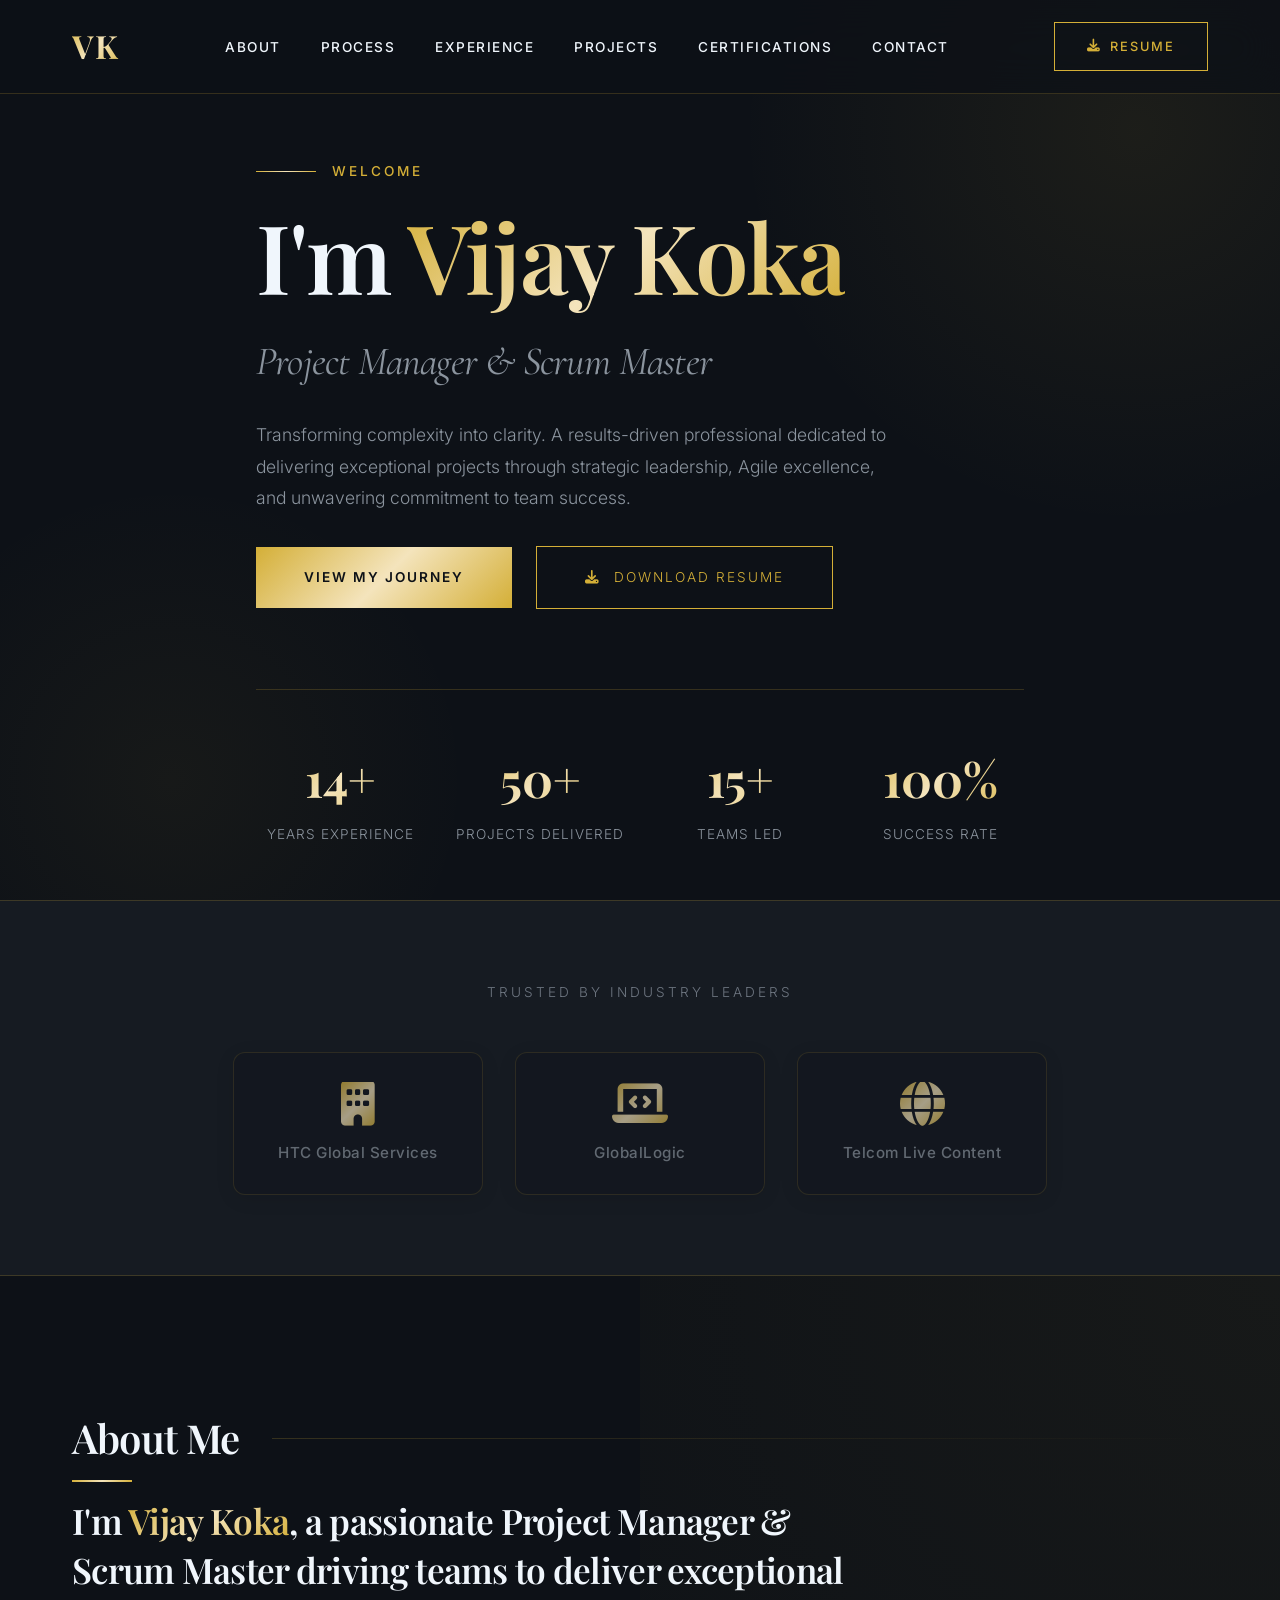
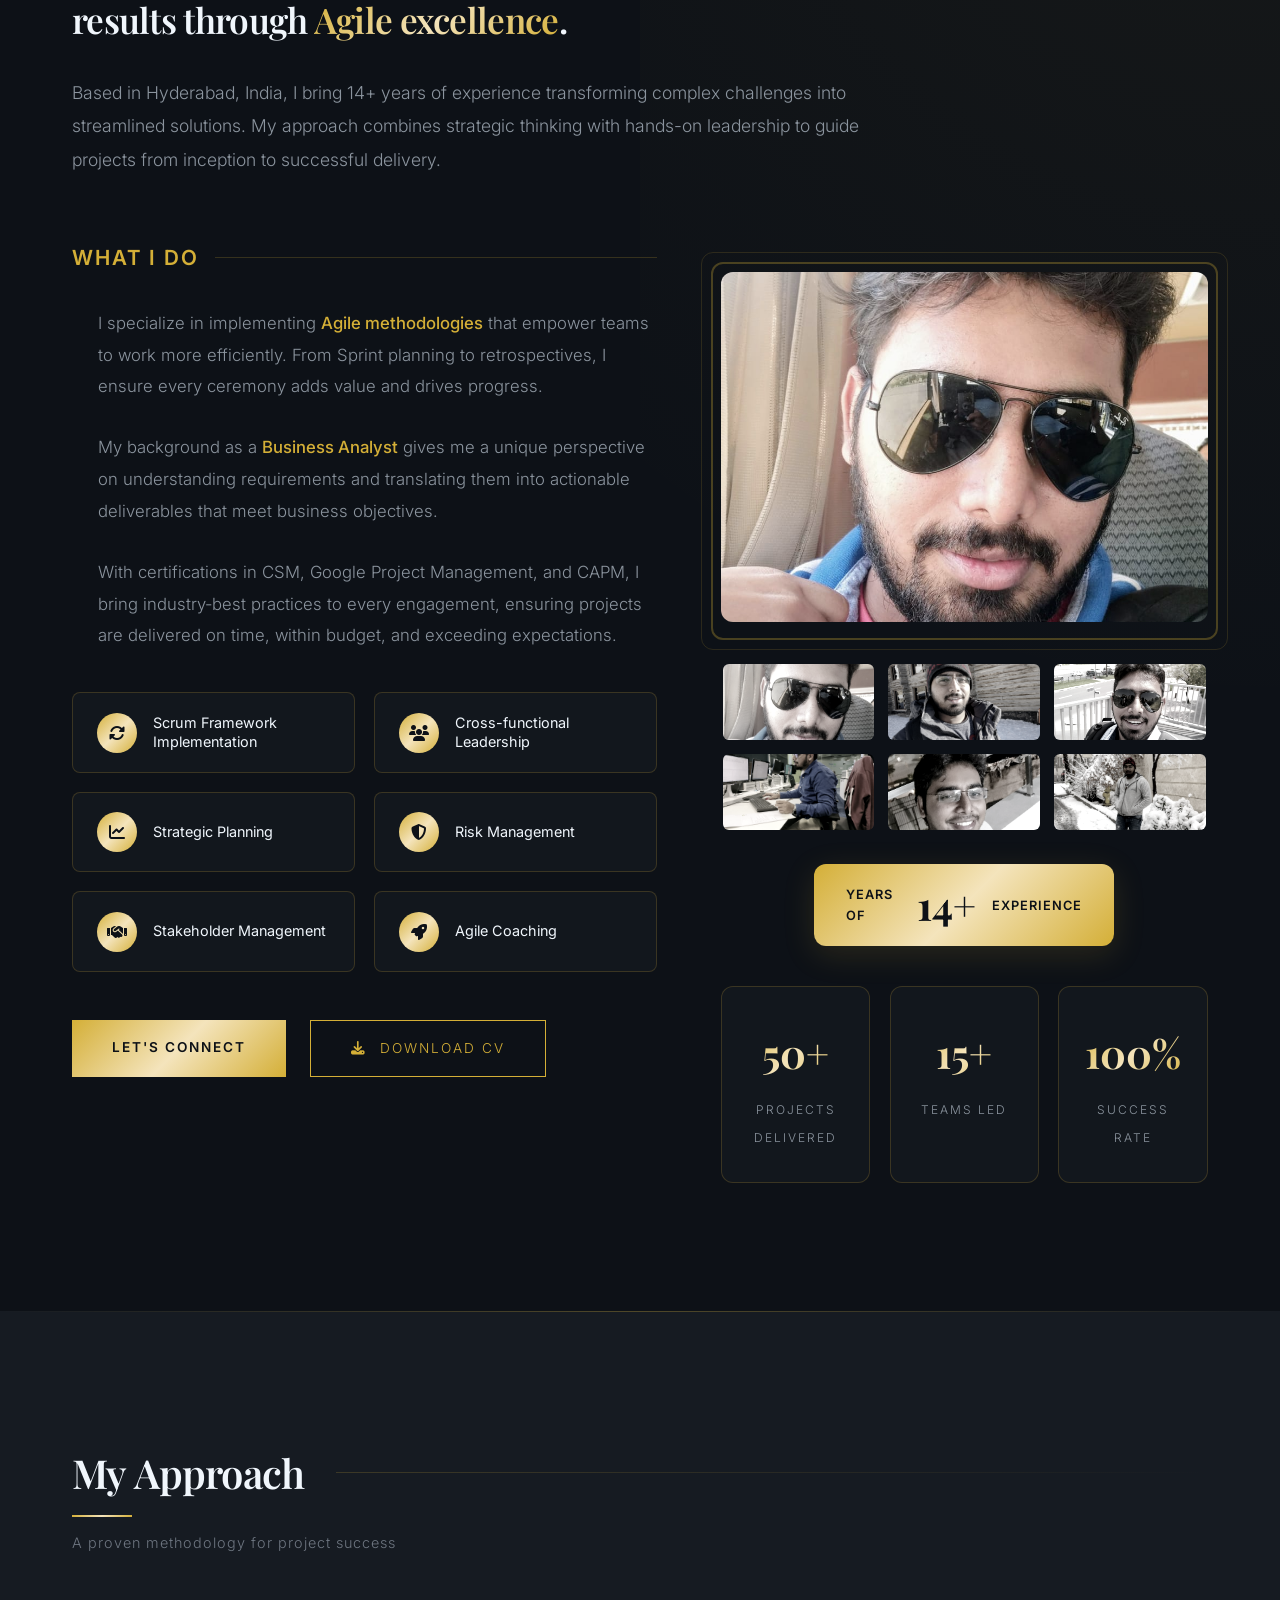
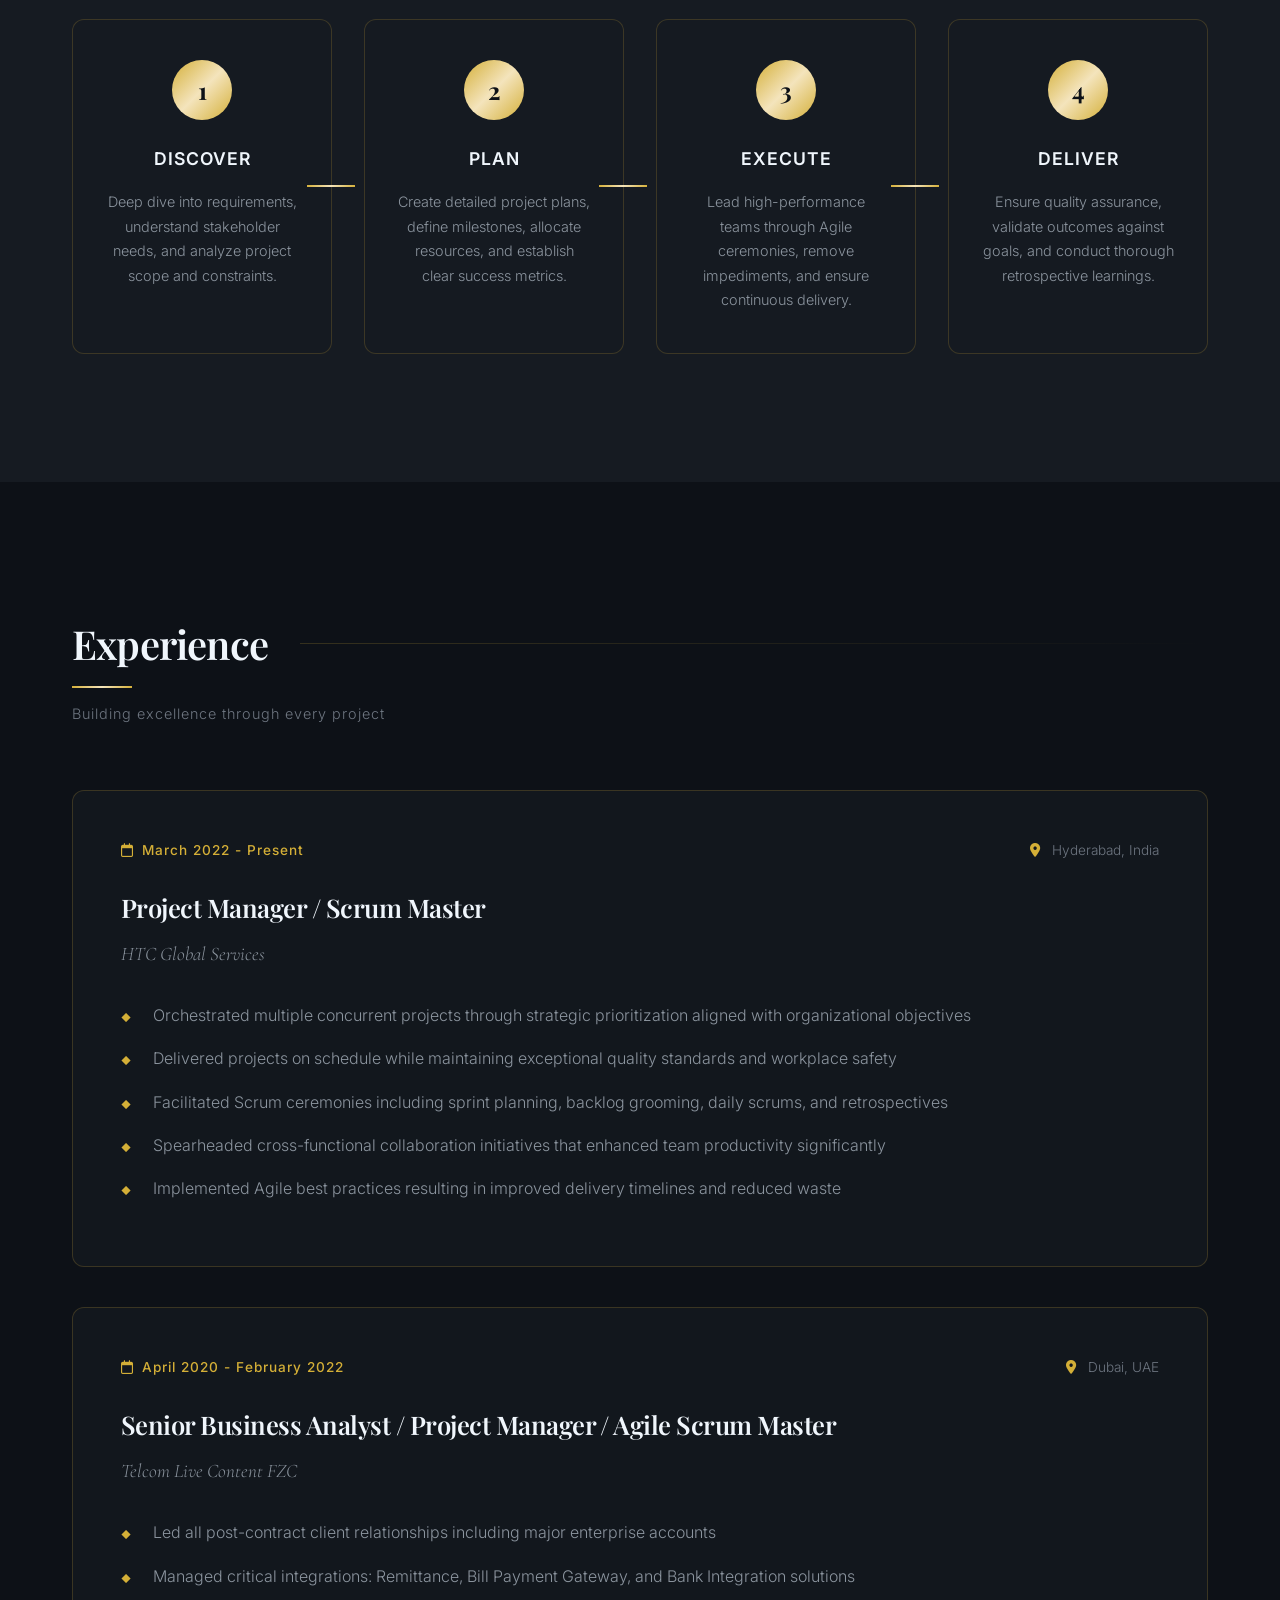
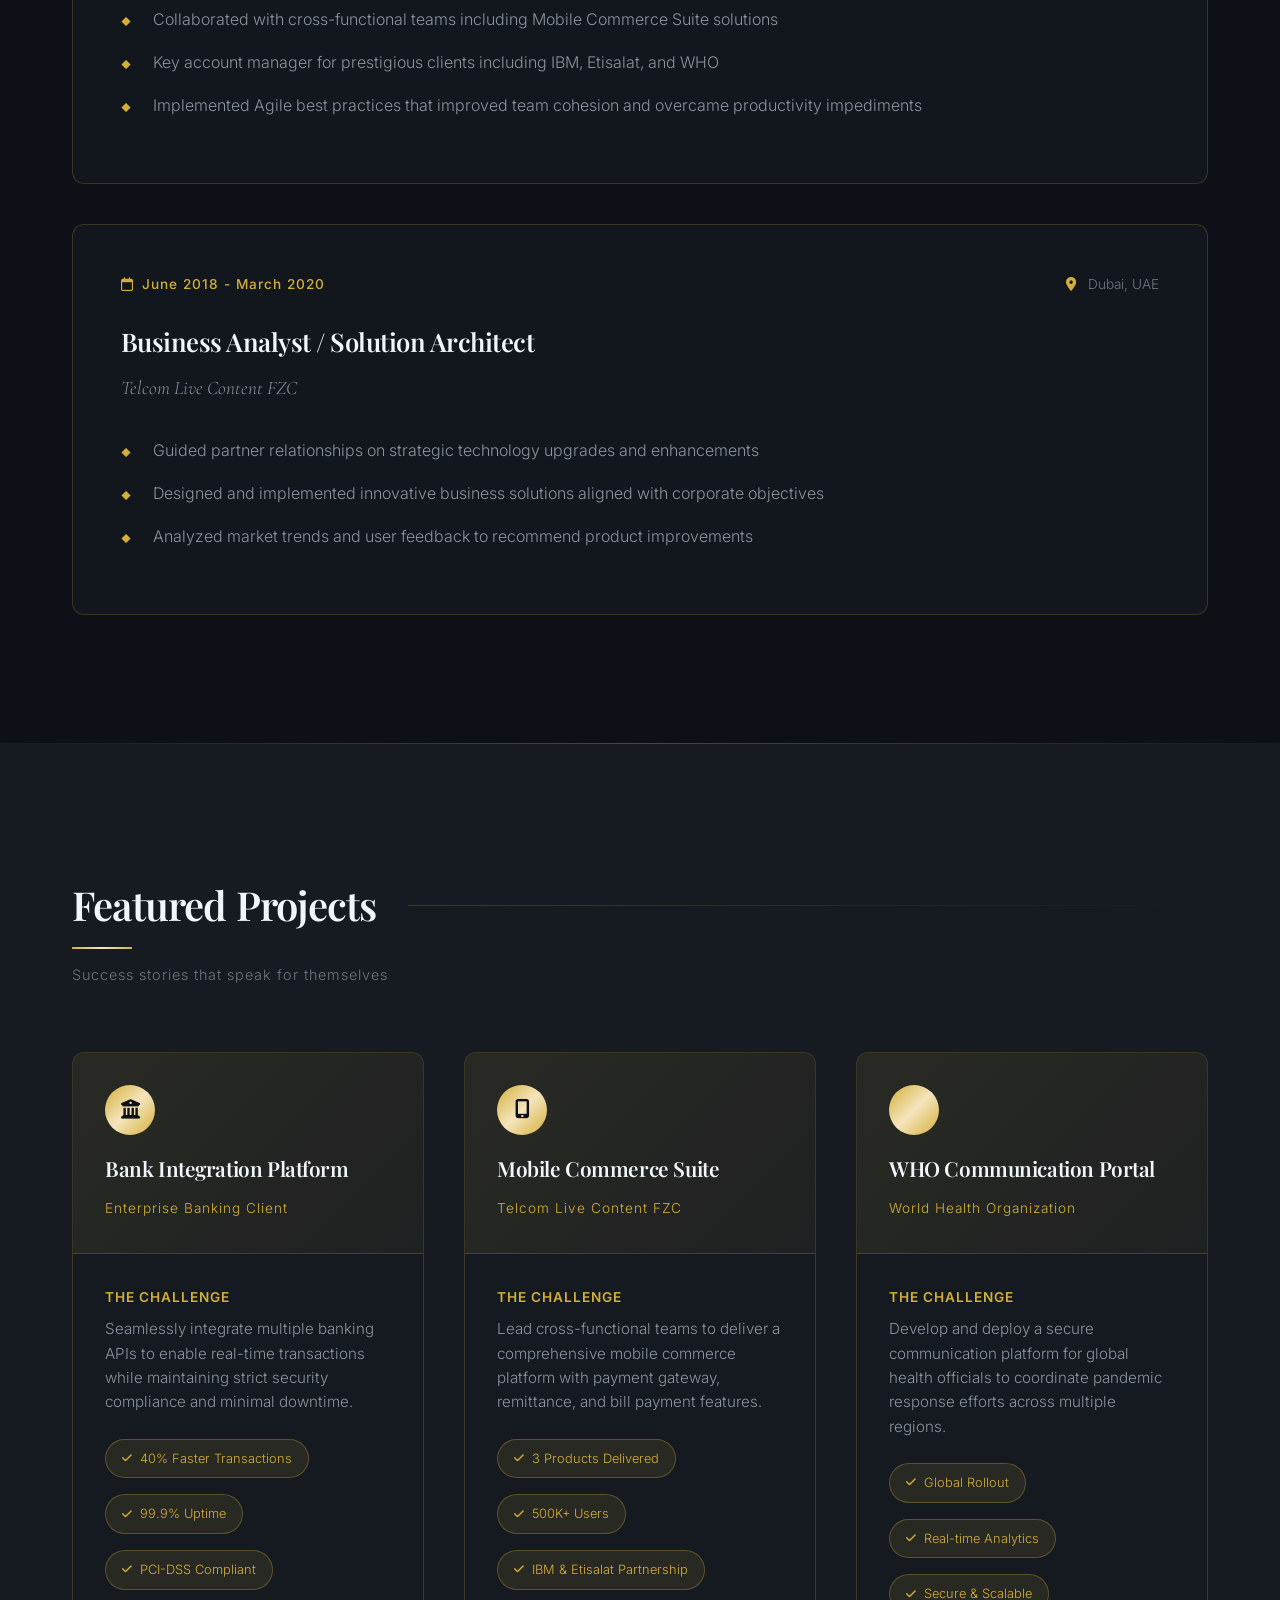
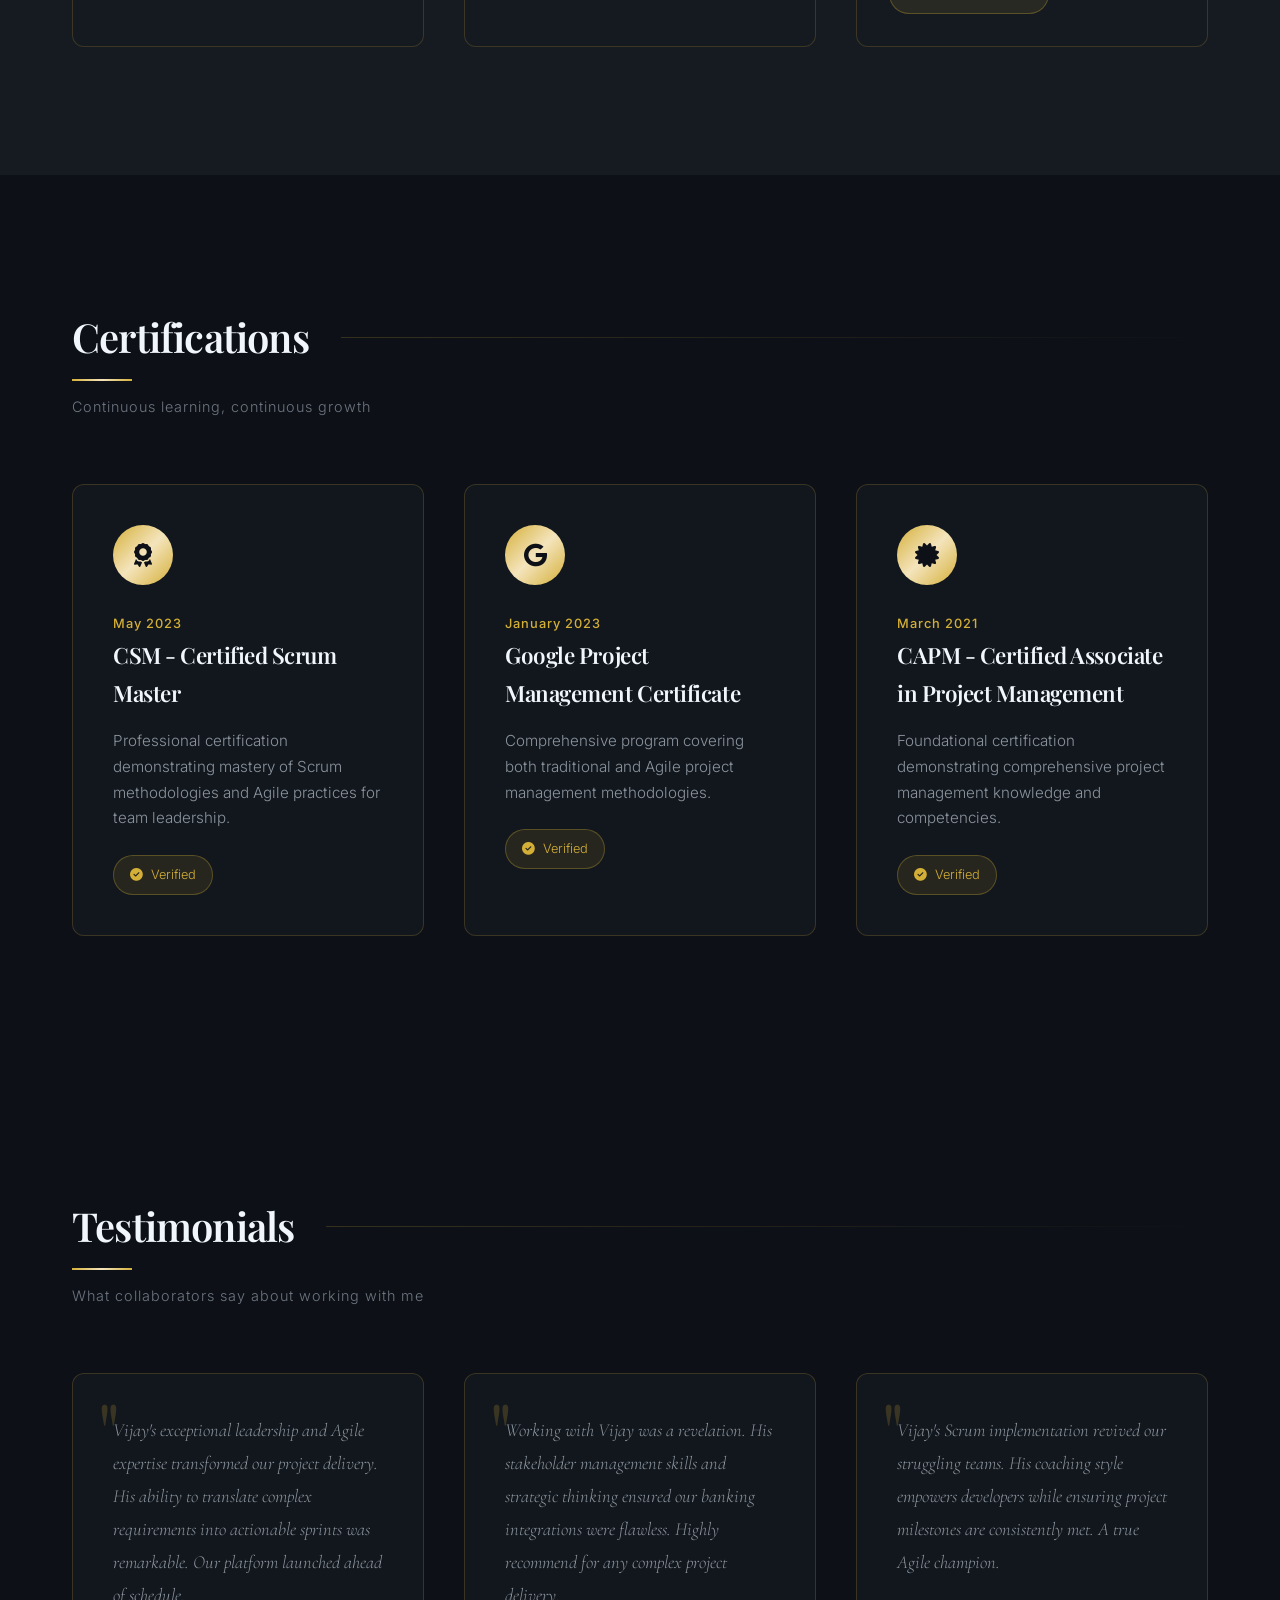
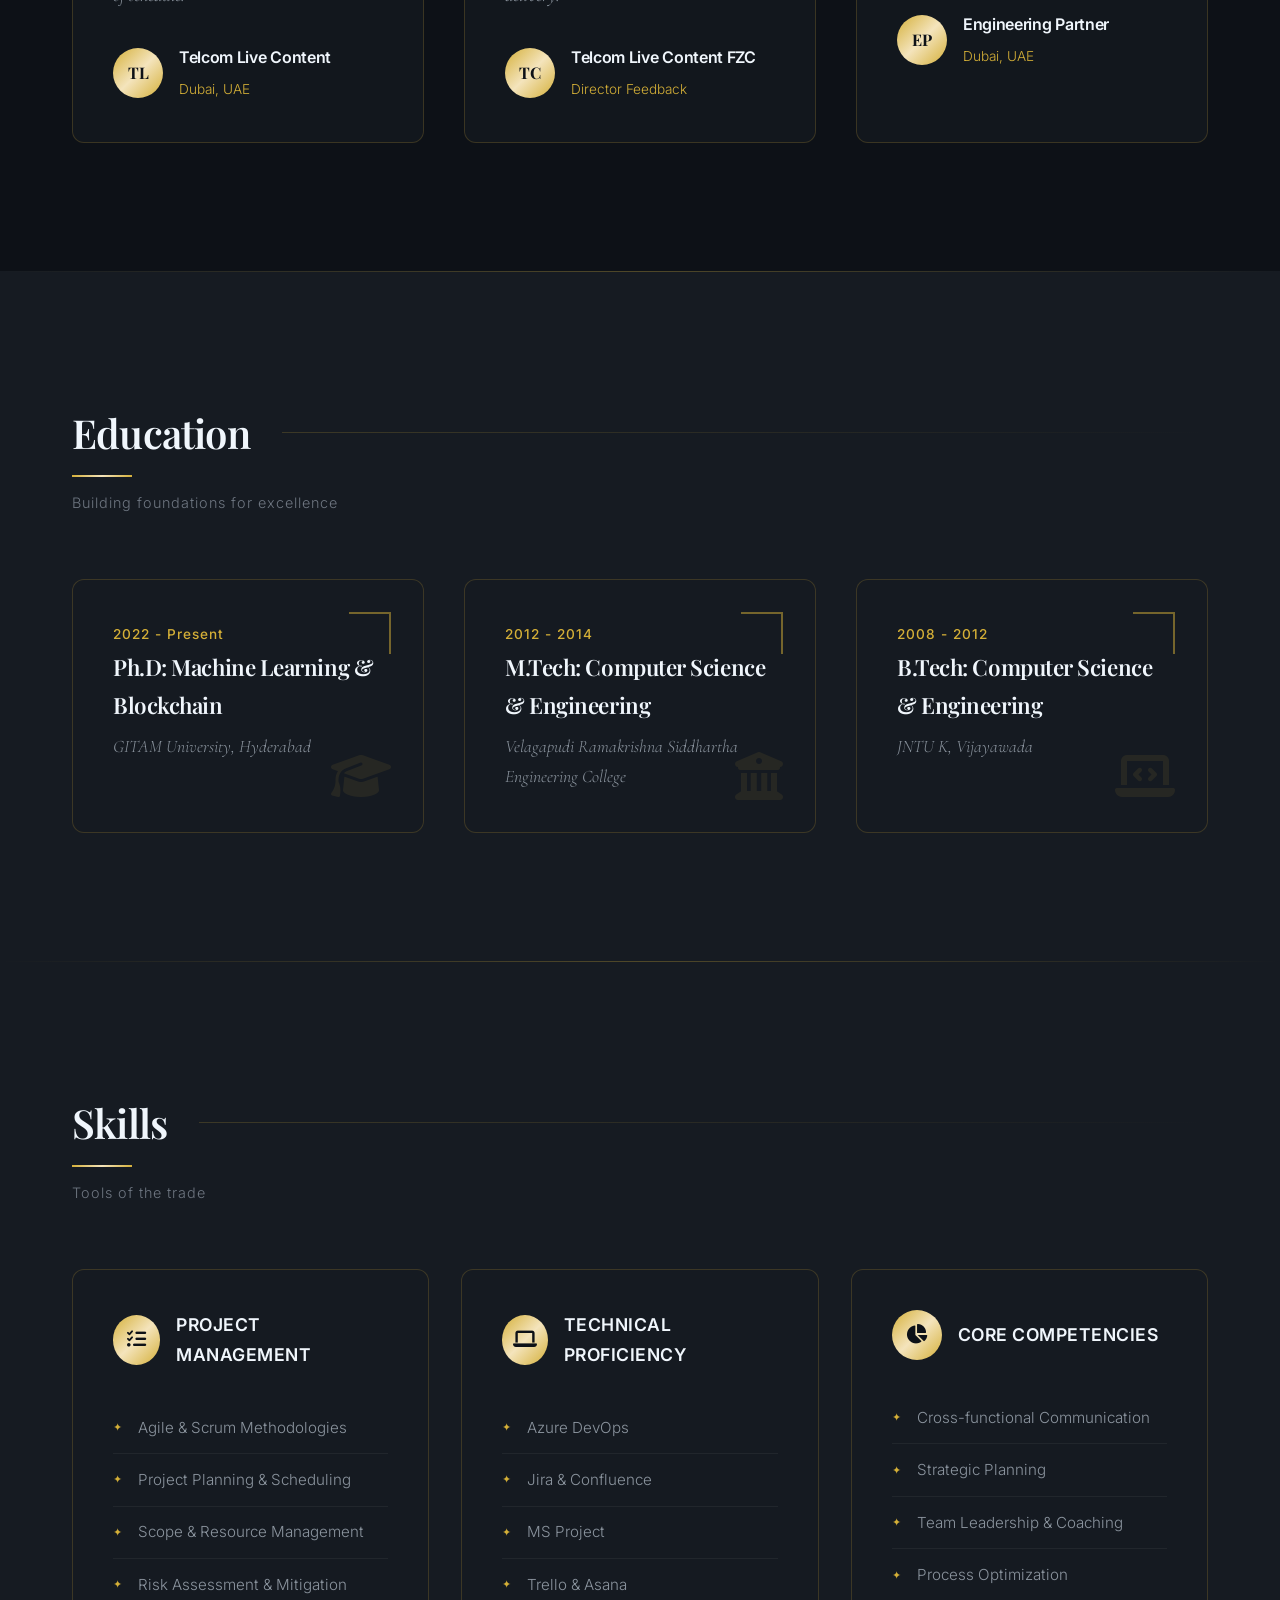
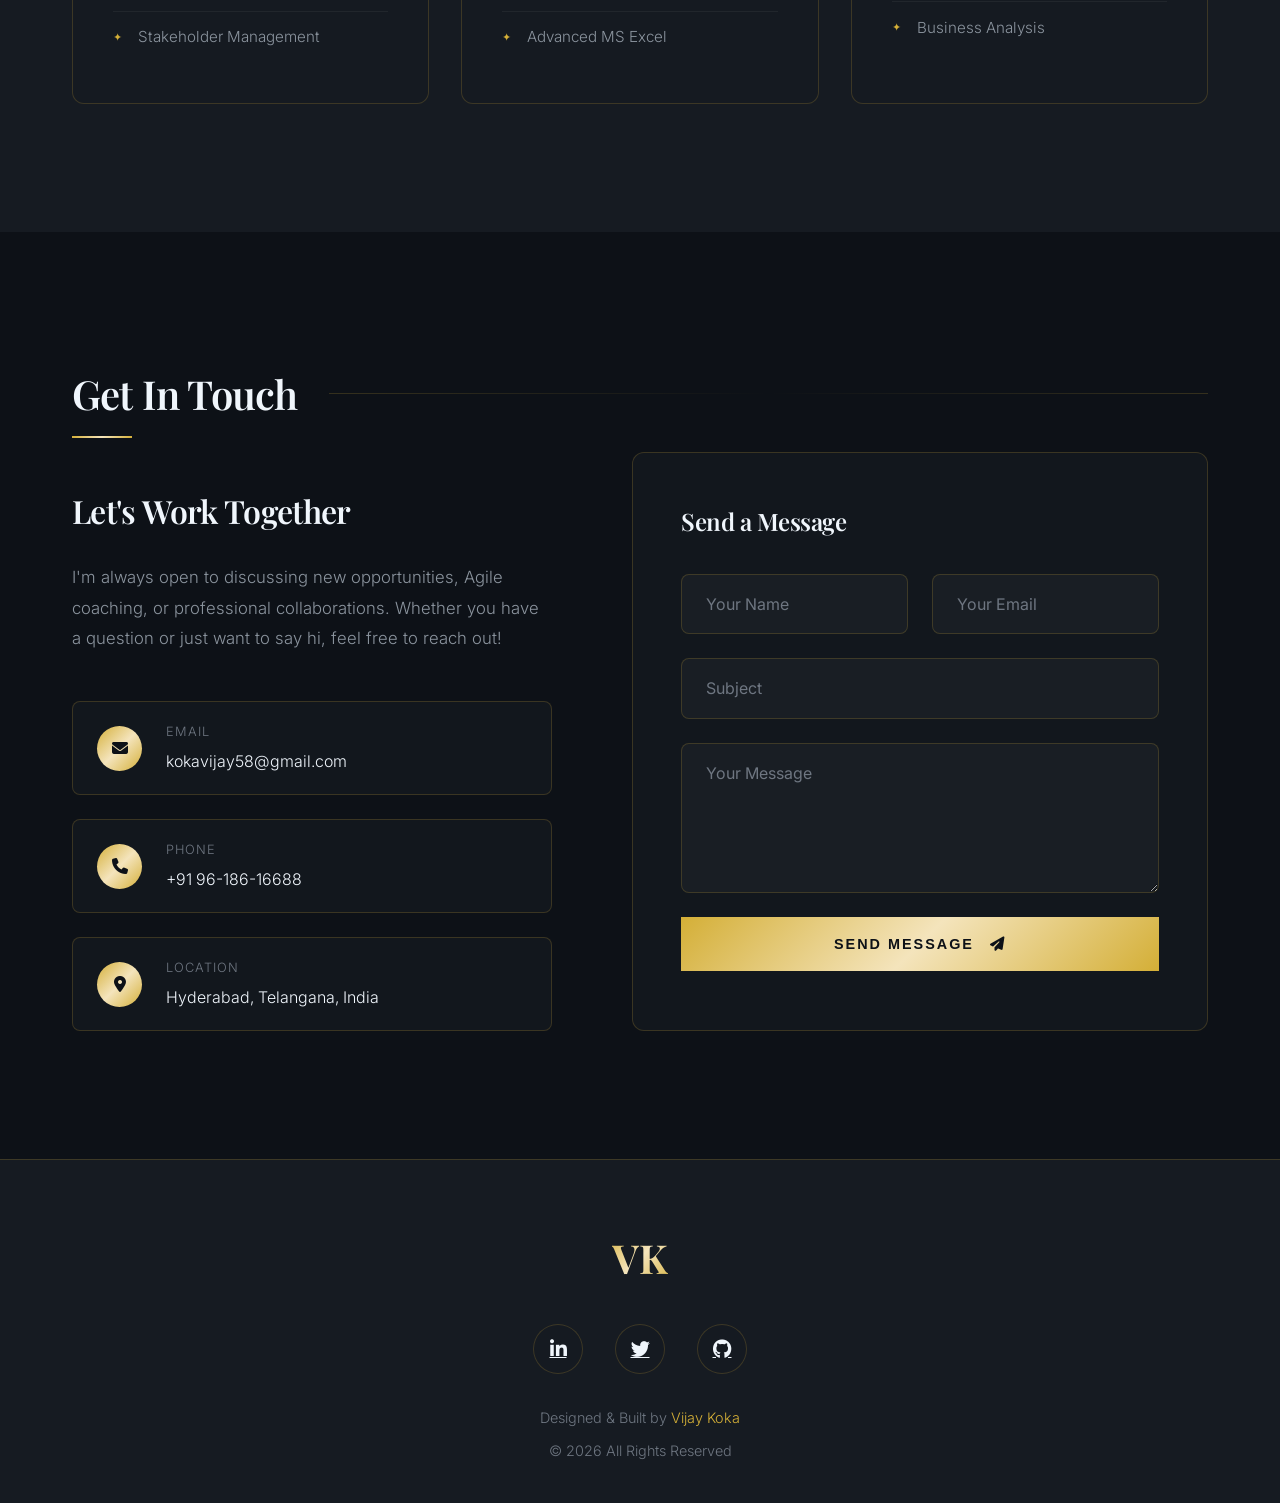
==== index.html @ 9a37fce5 "Update testimonials to show only company names and link GitHub icon in footer" ====
<!DOCTYPE html>
<html lang="en">
<head>
    <meta charset="UTF-8">
    <meta name="viewport" content="width=device-width, initial-scale=1.0">
    <title>Vijay Koka | Project Manager / Scrum Master</title>
    <link rel="stylesheet" href="https://cdnjs.cloudflare.com/ajax/libs/font-awesome/6.4.0/css/all.min.css">
    <link href="https://fonts.googleapis.com/css2?family=Playfair+Display:wght@400;500;600;700&family=Inter:wght@300;400;500;600&family=Cormorant+Garamond:wght@400;500;600&display=swap" rel="stylesheet">
    <style>
        :root {
            --primary: #0d1117;
            --secondary: #161b22;
            --tertiary: #21262d;
            --accent-gold: #d4af37;
            --accent-gold-light: #f4e4bc;
            --accent-gold-dim: rgba(212, 175, 55, 0.3);
            --light: #f0f6fc;
            --text: #8b949e;
            --text-dim: #6e7681;
            --gradient-luxury: linear-gradient(135deg, #d4af37 0%, #f4e4bc 50%, #d4af37 100%);
            --glass-bg: rgba(22, 27, 34, 0.7);
            --glass-border: rgba(212, 175, 55, 0.2);
            --shadow-gold: 0 8px 32px rgba(212, 175, 55, 0.15);
            --shadow-deep: 0 20px 60px rgba(0, 0, 0, 0.4);
            --border-radius: 12px;
            --border-radius-sm: 8px;
            --transition: all 0.4s cubic-bezier(0.4, 0, 0.2, 1);
        }

        * {
            margin: 0;
            padding: 0;
            box-sizing: border-box;
        }

        ::selection {
            background: var(--accent-gold);
            color: var(--primary);
        }

        html {
            scroll-behavior: smooth;
        }

        body {
            font-family: 'Inter', sans-serif;
            background-color: var(--primary);
            color: var(--text);
            line-height: 1.7;
            overflow-x: hidden;
            font-weight: 300;
        }

        h1, h2, h3, h4 {
            font-family: 'Playfair Display', serif;
            color: var(--light);
            font-weight: 600;
            letter-spacing: -0.02em;
        }

        .container {
            max-width: 1200px;
            margin: 0 auto;
            padding: 0 2rem;
        }

        ::-webkit-scrollbar {
            width: 8px;
        }
        ::-webkit-scrollbar-track {
            background: var(--primary);
        }
        ::-webkit-scrollbar-thumb {
            background: var(--accent-gold-dim);
            border-radius: 4px;
        }
        ::-webkit-scrollbar-thumb:hover {
            background: var(--accent-gold);
        }

        /* Header & Navigation */
        header {
            position: fixed;
            top: 0;
            left: 0;
            width: 100%;
            z-index: 1000;
            background: rgba(13, 17, 23, 0.8);
            backdrop-filter: blur(20px);
            border-bottom: 1px solid var(--glass-border);
            padding: 1.2rem 0;
            transition: var(--transition);
        }

        header.scrolled {
            padding: 0.8rem 0;
            background: rgba(13, 17, 23, 0.95);
        }

        .nav-container {
            display: flex;
            justify-content: space-between;
            align-items: center;
        }

        .logo {
            font-family: 'Playfair Display', serif;
            font-size: 2rem;
            font-weight: 700;
            background: var(--gradient-luxury);
            -webkit-background-clip: text;
            -webkit-text-fill-color: transparent;
            background-clip: text;
            text-decoration: none;
            letter-spacing: 2px;
        }

        .nav-links {
            display: flex;
            list-style: none;
            gap: 2.5rem;
        }

        .nav-links a {
            color: var(--light);
            text-decoration: none;
            font-size: 0.85rem;
            font-weight: 500;
            letter-spacing: 1.5px;
            text-transform: uppercase;
            transition: var(--transition);
            position: relative;
            padding: 0.5rem 0;
        }

        .nav-links a::after {
            content: '';
            position: absolute;
            bottom: 0;
            left: 0;
            width: 0;
            height: 1px;
            background: var(--gradient-luxury);
            transition: var(--transition);
        }

        .nav-links a:hover {
            color: var(--accent-gold);
        }

        .nav-links a:hover::after {
            width: 100%;
        }

        .resume-btn {
            background: transparent;
            color: var(--accent-gold);
            border: 1px solid var(--accent-gold);
            padding: 0.8rem 2rem;
            font-size: 0.8rem;
            font-weight: 500;
            letter-spacing: 2px;
            text-transform: uppercase;
            cursor: pointer;
            transition: var(--transition);
            text-decoration: none;
            display: inline-flex;
            align-items: center;
            gap: 0.5rem;
        }

        .resume-btn:hover {
            background: var(--gradient-luxury);
            color: var(--primary);
            border-color: var(--accent-gold);
        }

        .mobile-menu {
            display: none;
            font-size: 1.5rem;
            color: var(--accent-gold);
            cursor: pointer;
        }

        /* Hero Section */
        .hero {
            min-height: 100vh;
            display: flex;
            align-items: center;
            position: relative;
            overflow: hidden;
            padding-top: 100px; /* Prevent fixed header overlap */
        }

        .hero-bg {
            position: absolute;
            top: 0;
            left: 0;
            width: 100%;
            height: 100%;
            z-index: -2;
        }

        .hero-bg::before {
            content: '';
            position: absolute;
            top: -30%;
            right: -20%;
            width: 800px;
            height: 800px;
            background: radial-gradient(circle, rgba(212, 175, 55, 0.08) 0%, transparent 70%);
            animation: float 15s ease-in-out infinite;
        }

        .hero-bg::after {
            content: '';
            position: absolute;
            bottom: -20%;
            left: -10%;
            width: 600px;
            height: 600px;
            background: radial-gradient(circle, rgba(212, 175, 55, 0.05) 0%, transparent 70%);
            animation: float 20s ease-in-out infinite reverse;
        }

        @keyframes float {
            0%, 100% { transform: translate(0, 0) rotate(0deg); }
            50% { transform: translate(30px, 30px) rotate(5deg); }
        }

        .hero-content {
            position: relative;
            z-index: 1;
        }

        .hero-tag {
            display: inline-flex;
            align-items: center;
            gap: 1rem;
            margin-bottom: 1.5rem;
            opacity: 0;
            animation: fadeUp 1s ease 0.2s forwards;
        }

        .hero-tag-line {
            width: 60px;
            height: 1px;
            background: var(--gradient-luxury);
        }

        .hero-tag span {
            font-size: 0.85rem;
            font-weight: 500;
            letter-spacing: 3px;
            text-transform: uppercase;
            color: var(--accent-gold);
        }

        .hero-content h1 {
            font-size: clamp(3rem, 10vw, 6rem);
            line-height: 1;
            margin-bottom: 1.5rem;
            opacity: 0;
            animation: fadeUp 1s ease 0.4s forwards;
        }

        .hero-content h1 .gold {
            background: var(--gradient-luxury);
            -webkit-background-clip: text;
            -webkit-text-fill-color: transparent;
            background-clip: text;
        }

        .hero-content h2 {
            font-family: 'Cormorant Garamond', serif;
            font-size: clamp(1.5rem, 4vw, 2.5rem);
            font-weight: 400;
            color: var(--text);
            margin-bottom: 1.5rem;
            font-style: italic;
            opacity: 0;
            animation: fadeUp 1s ease 0.6s forwards;
        }

        .hero-content p {
            max-width: 650px;
            margin-bottom: 2rem;
            font-size: 1.1rem;
            color: var(--text);
            line-height: 1.8;
            opacity: 0;
            animation: fadeUp 1s ease 0.8s forwards;
        }

        .hero-cta {
            display: flex;
            flex-wrap: wrap;
            gap: 1.5rem;
            align-items: center;
            opacity: 0;
            animation: fadeUp 1s ease 1s forwards;
        }

        .cta-btn {
            background: var(--gradient-luxury);
            color: var(--primary);
            font-weight: 600;
            padding: 1.2rem 3rem;
            font-size: 0.85rem;
            letter-spacing: 2px;
            text-transform: uppercase;
            text-decoration: none;
            display: inline-block;
            transition: var(--transition);
            position: relative;
            overflow: hidden;
            z-index: 1;
        }

        .cta-btn::before {
            content: '';
            position: absolute;
            top: 0;
            left: -100%;
            width: 100%;
            height: 100%;
            background: linear-gradient(
                90deg,
                rgba(255, 255, 255, 0) 0%,
                rgba(255, 255, 255, 0.4) 50%,
                rgba(255, 255, 255, 0) 100%
            );
            transition: all 0.6s ease;
            z-index: -1;
        }

        .cta-btn:hover::before {
            left: 100%;
        }

        .cta-btn:hover {
            transform: translateY(-3px);
            box-shadow: 0 15px 40px rgba(212, 175, 55, 0.4);
        }

        .download-btn {
            background: transparent;
            color: var(--accent-gold);
            border: 1px solid var(--accent-gold);
            padding: 1.2rem 3rem;
            font-size: 0.85rem;
            letter-spacing: 2px;
            text-transform: uppercase;
            text-decoration: none;
            display: inline-flex;
            align-items: center;
            gap: 0.8rem;
            transition: var(--transition);
            position: relative;
            overflow: hidden;
            z-index: 1;
        }

        .download-btn::before {
            content: '';
            position: absolute;
            top: 0;
            left: -100%;
            width: 100%;
            height: 100%;
            background: linear-gradient(
                90deg,
                rgba(212, 175, 55, 0) 0%,
                rgba(212, 175, 55, 0.25) 50%,
                rgba(212, 175, 55, 0) 100%
            );
            transition: all 0.6s ease;
            z-index: -1;
        }

        .download-btn:hover::before {
            left: 100%;
        }

        .download-btn:hover {
            background: rgba(212, 175, 55, 0.05);
            color: var(--accent-gold-light);
            border-color: var(--accent-gold);
            transform: translateY(-3px);
            box-shadow: 0 10px 30px rgba(212, 175, 55, 0.15);
        }

        /* Hero Stats */
        .hero-stats {
            display: grid;
            grid-template-columns: repeat(4, 1fr);
            gap: 2rem;
            margin-top: 5rem;
            padding-top: 3rem;
            border-top: 1px solid var(--glass-border);
            opacity: 0;
            animation: fadeUp 1s ease 1.2s forwards;
        }

        .stat-item {
            text-align: center;
        }

        .stat-number {
            font-family: 'Playfair Display', serif;
            font-size: 3rem;
            font-weight: 700;
            background: var(--gradient-luxury);
            -webkit-background-clip: text;
            -webkit-text-fill-color: transparent;
            background-clip: text;
            display: block;
        }

        .stat-label {
            font-size: 0.85rem;
            color: var(--text);
            letter-spacing: 1px;
            text-transform: uppercase;
        }

        @keyframes fadeUp {
            from { opacity: 0; transform: translateY(30px); }
            to { opacity: 1; transform: translateY(0); }
        }

        /* Section Styling */
        .section, section[id] {
            padding: 8rem 0;
            position: relative;
            scroll-margin-top: 90px; /* Offset for fixed header */
        }

        .section-header {
            display: flex;
            align-items: center;
            gap: 2rem;
            margin-bottom: 1.5rem;
        }

        .section-header h2 {
            font-size: 2.5rem;
            white-space: nowrap;
            position: relative;
        }

        .section-header h2::after {
            content: '';
            position: absolute;
            bottom: -10px;
            left: 0;
            width: 60px;
            height: 2px;
            background: var(--gradient-luxury);
        }

        .section-line {
            flex: 1;
            height: 1px;
            background: linear-gradient(90deg, var(--glass-border) 0%, transparent 100%);
        }

        .section-subtitle {
            color: var(--text-dim);
            font-size: 0.9rem;
            letter-spacing: 1px;
            margin-bottom: 4rem;
        }

        /* Clients Section */
        #clients {
            background: var(--secondary);
            padding: 5rem 0;
            border-top: 1px solid var(--glass-border);
            border-bottom: 1px solid var(--glass-border);
        }

        .clients-label {
            text-align: center;
            font-size: 0.85rem;
            letter-spacing: 3px;
            text-transform: uppercase;
            color: var(--text-dim);
            margin-bottom: 3rem;
        }

        .clients-grid {
            display: flex;
            justify-content: center;
            align-items: center;
            flex-wrap: wrap;
            gap: 2rem;
        }

        .client-logo {
            display: flex;
            flex-direction: column;
            align-items: center;
            gap: 0.8rem;
            opacity: 0.65;
            transition: var(--transition);
            text-decoration: none;
            padding: 1.8rem 2.5rem;
            background: rgba(13, 17, 23, 0.4);
            border: 1px solid var(--glass-border);
            border-radius: var(--border-radius);
            position: relative;
            overflow: hidden;
            box-shadow: 0 4px 20px rgba(0, 0, 0, 0.15);
            min-width: 250px;
        }

        .client-logo::before {
            content: '';
            position: absolute;
            top: 0;
            left: -100%;
            width: 50%;
            height: 100%;
            background: linear-gradient(
                90deg,
                rgba(255, 255, 255, 0) 0%,
                rgba(212, 175, 55, 0.15) 50%,
                rgba(255, 255, 255, 0) 100%
            );
            transform: skewX(-25deg);
            transition: 0.75s;
        }

        .client-logo:hover::before {
            left: 150%;
        }

        .client-logo:hover {
            opacity: 1;
            transform: translateY(-8px) scale(1.02);
            border-color: var(--accent-gold);
            background: rgba(13, 17, 23, 0.85);
            box-shadow: var(--shadow-gold), 0 12px 30px rgba(0, 0, 0, 0.3);
        }

        .client-logo i {
            font-size: 2.8rem;
            background: var(--gradient-luxury);
            -webkit-background-clip: text;
            -webkit-text-fill-color: transparent;
            background-clip: text;
            transition: var(--transition);
        }

        .client-logo:hover i {
            transform: scale(1.1) rotate(3deg);
            filter: drop-shadow(0 0 8px rgba(212, 175, 55, 0.4));
        }

        .client-logo span {
            font-size: 0.95rem;
            color: var(--text);
            font-weight: 500;
            letter-spacing: 0.5px;
            transition: var(--transition);
        }

        .client-logo:hover span {
            color: var(--accent-gold-light);
        }

        /* About Section */
        #about {
            background: var(--primary);
            position: relative;
            overflow: hidden;
        }

        #about::before {
            content: '';
            position: absolute;
            top: 0;
            right: 0;
            width: 50%;
            height: 100%;
            background: radial-gradient(circle at top right, rgba(212, 175, 55, 0.05) 0%, transparent 60%);
            pointer-events: none;
        }

        .about-wrapper {
            position: relative;
            z-index: 1;
        }

        .about-hero-text {
            max-width: 800px;
            margin-bottom: 4rem;
        }

        .about-intro {
            font-family: 'Playfair Display', serif;
            font-size: 2.2rem;
            color: var(--light);
            line-height: 1.4;
            margin-bottom: 2rem;
        }

        .about-intro .highlight {
            background: var(--gradient-luxury);
            -webkit-background-clip: text;
            -webkit-text-fill-color: transparent;
            background-clip: text;
        }

        .about-bio {
            font-size: 1.1rem;
            color: var(--text);
            line-height: 1.9;
            margin-bottom: 1.5rem;
        }

        .about-quote {
            position: relative;
            padding: 2rem 2.5rem;
            background: var(--glass-bg);
            border-left: 3px solid var(--accent-gold);
            border-radius: 0 var(--border-radius) var(--border-radius) 0;
            margin: 3rem 0;
        }

        .about-quote::before {
            content: '"';
            font-family: 'Playfair Display', serif;
            font-size: 5rem;
            color: var(--accent-gold);
            opacity: 0.3;
            position: absolute;
            top: -1rem;
            left: 1rem;
            line-height: 1;
        }

        .about-quote p {
            font-family: 'Cormorant Garamond', serif;
            font-size: 1.3rem;
            font-style: italic;
            color: var(--light);
            line-height: 1.7;
            position: relative;
            z-index: 1;
        }

        .about-quote-author {
            margin-top: 1rem;
            font-size: 0.9rem;
            color: var(--accent-gold);
            letter-spacing: 1px;
        }

        .about-grid {
            display: grid;
            grid-template-columns: 1.2fr 1fr;
            gap: 4rem;
            align-items: start;
        }

        .about-text {
            position: relative;
        }

        .about-text h3 {
            font-family: 'Inter', sans-serif;
            font-size: 1.3rem;
            font-weight: 600;
            text-transform: uppercase;
            letter-spacing: 2px;
            color: var(--accent-gold);
            margin-bottom: 2rem;
            display: flex;
            align-items: center;
            gap: 1rem;
        }

        .about-text h3::after {
            content: '';
            flex: 1;
            height: 1px;
            background: var(--glass-border);
        }

        .about-text p {
            margin-bottom: 1.8rem;
            font-size: 1.05rem;
            color: var(--text);
            line-height: 1.9;
            padding-left: 1.5rem;
            border-left: 2px solid transparent;
            transition: var(--transition);
        }

        .about-text p:hover {
            border-left-color: var(--accent-gold);
        }

        .about-text .highlight {
            color: var(--accent-gold);
            font-weight: 500;
        }

        .expertise-list {
            display: grid;
            grid-template-columns: repeat(2, 1fr);
            gap: 1.2rem;
            margin-top: 2.5rem;
        }

        .expertise-item {
            display: flex;
            align-items: center;
            gap: 1rem;
            padding: 1.2rem 1.5rem;
            background: var(--glass-bg);
            border: 1px solid var(--glass-border);
            border-radius: var(--border-radius-sm);
            transition: var(--transition);
            position: relative;
            overflow: hidden;
        }

        .expertise-item::before {
            content: '';
            position: absolute;
            top: 0;
            left: 0;
            width: 3px;
            height: 100%;
            background: var(--gradient-luxury);
            transform: scaleY(0);
            transition: var(--transition);
        }

        .expertise-item:hover {
            border-color: var(--accent-gold);
            transform: translateY(-5px) translateX(5px);
            box-shadow: var(--shadow-gold);
        }

        .expertise-item:hover::before {
            transform: scaleY(1);
        }

        .expertise-item i {
            width: 40px;
            height: 40px;
            background: var(--gradient-luxury);
            border-radius: 50%;
            display: flex;
            align-items: center;
            justify-content: center;
            color: var(--primary);
            font-size: 1rem;
            flex-shrink: 0;
        }

        .expertise-item span {
            font-size: 0.9rem;
            color: var(--light);
            font-weight: 400;
            line-height: 1.3;
        }

        .about-cta {
            display: flex;
            gap: 1.5rem;
            margin-top: 3rem;
            flex-wrap: wrap;
        }

        .about-cta .cta-btn {
            padding: 1rem 2.5rem;
        }

        .about-cta .outline-btn {
            padding: 1rem 2.5rem;
            background: transparent;
            color: var(--accent-gold);
            border: 1px solid var(--accent-gold);
            font-size: 0.85rem;
            letter-spacing: 2px;
            text-transform: uppercase;
            text-decoration: none;
            display: inline-flex;
            align-items: center;
            gap: 0.8rem;
            transition: var(--transition);
        }

        .about-cta .outline-btn:hover {
            background: var(--gradient-luxury);
            color: var(--primary);
            border-color: var(--accent-gold);
        }

        .profile-showcase {
            position: relative;
            padding-top: 2rem;
        }

        .profile-main {
            position: relative;
            margin-bottom: 2rem;
        }

        .profile-frame {
            position: relative;
            border-radius: var(--border-radius);
            overflow: visible;
            background: transparent;
            border: none;
            padding: 0;
            transition: var(--transition);
        }

        .profile-frame::before {
            content: '';
            position: absolute;
            inset: -10px;
            border: 2px solid var(--accent-gold);
            border-radius: var(--border-radius);
            opacity: 0.3;
            transition: var(--transition);
        }

        .profile-frame::after {
            content: '';
            position: absolute;
            inset: -20px;
            border: 1px solid var(--accent-gold);
            border-radius: var(--border-radius);
            opacity: 0.15;
            transition: var(--transition);
        }

        .profile-frame:hover::before {
            inset: -15px;
            opacity: 0.5;
        }

        .profile-frame:hover::after {
            inset: -25px;
            opacity: 0.3;
        }

        .profile-main-img {
            width: 100%;
            height: 350px;
            object-fit: cover;
            border-radius: var(--border-radius);
            filter: grayscale(20%);
            transition: var(--transition);
            position: relative;
            z-index: 1;
        }

        .profile-frame:hover .profile-main-img {
            filter: grayscale(0%);
            transform: scale(1.02);
        }

        .profile-images-grid {
            display: grid;
            grid-template-columns: repeat(3, 1fr);
            gap: 10px;
        }

        .profile-images-grid img {
            width: 100%;
            height: 80px;
            object-fit: cover;
            border-radius: var(--border-radius-sm);
            filter: grayscale(80%) contrast(1.1);
            transition: var(--transition);
            cursor: pointer;
            border: 2px solid transparent;
        }

        .profile-images-grid img:hover {
            filter: grayscale(0%) contrast(1);
            transform: scale(1.1);
            z-index: 1;
            border-color: var(--accent-gold);
            box-shadow: var(--shadow-gold);
        }

        .profile-accent {
            position: absolute;
            top: 0;
            right: -20px;
            width: 100px;
            height: 100px;
            border: 2px solid var(--accent-gold);
            border-radius: 50%;
            opacity: 0.2;
        }

        .profile-badge {
            display: flex;
            align-items: center;
            justify-content: center;
            gap: 1rem;
            background: var(--gradient-luxury);
            padding: 1.2rem 2rem;
            border-radius: var(--border-radius);
            margin: 2rem auto;
            box-shadow: var(--shadow-gold);
            max-width: 300px;
        }

        .profile-badge span {
            font-family: 'Inter', sans-serif;
            font-size: 0.8rem;
            font-weight: 600;
            text-transform: uppercase;
            letter-spacing: 1px;
            color: var(--primary);
        }

        .profile-badge strong {
            font-family: 'Playfair Display', serif;
            font-size: 2.5rem;
            color: var(--primary);
            line-height: 1;
        }

        .about-stats {
            display: grid;
            grid-template-columns: repeat(3, 1fr);
            gap: 1.2rem;
            margin-top: 2.5rem;
        }

        .about-stat {
            text-align: center;
            padding: 2rem 1.5rem;
            background: var(--glass-bg);
            border: 1px solid var(--glass-border);
            border-radius: var(--border-radius);
            transition: var(--transition);
            position: relative;
            overflow: hidden;
        }

        .about-stat::before {
            content: '';
            position: absolute;
            top: 0;
            left: 0;
            width: 100%;
            height: 3px;
            background: var(--gradient-luxury);
            transform: scaleX(0);
            transition: var(--transition);
        }

        .about-stat:hover {
            border-color: var(--accent-gold);
            transform: translateY(-5px);
            box-shadow: var(--shadow-gold);
        }

        .about-stat:hover::before {
            transform: scaleX(1);
        }

        .about-stat-number {
            font-family: 'Playfair Display', serif;
            font-size: 2.5rem;
            font-weight: 700;
            background: var(--gradient-luxury);
            -webkit-background-clip: text;
            -webkit-text-fill-color: transparent;
            background-clip: text;
            display: block;
            margin-bottom: 0.5rem;
        }

        .about-stat-label {
            font-size: 0.75rem;
            color: var(--text);
            text-transform: uppercase;
            letter-spacing: 2px;
        }

        @media (max-width: 1024px) {
            .about-grid {
                grid-template-columns: 1fr;
                gap: 3rem;
            }

            .profile-showcase {
                max-width: 500px;
                margin: 0 auto;
            }

            .about-intro {
                font-size: 1.8rem;
            }
        }

        /* Process Section */
        #process {
            background: var(--secondary);
            position: relative;
        }

        #process::before {
            content: '';
            position: absolute;
            top: 0;
            left: 0;
            right: 0;
            height: 1px;
            background: linear-gradient(90deg, transparent, var(--accent-gold-dim), transparent);
        }

        .process-grid {
            display: grid;
            grid-template-columns: repeat(4, 1fr);
            gap: 2rem;
        }

        .process-step {
            text-align: center;
            padding: 2.5rem 2rem;
            background: var(--glass-bg);
            border: 1px solid var(--glass-border);
            border-radius: var(--border-radius);
            transition: var(--transition);
            position: relative;
        }

        .process-step:hover {
            border-color: var(--accent-gold);
            transform: translateY(-10px);
            box-shadow: var(--shadow-gold);
        }

        .process-step::after {
            content: '';
            position: absolute;
            top: 50%;
            right: -1.5rem;
            width: 3rem;
            height: 2px;
            background: var(--gradient-luxury);
            transform: translateY(-50%);
        }

        .process-step:last-child::after {
            display: none;
        }

        .step-number {
            width: 60px;
            height: 60px;
            background: var(--gradient-luxury);
            border-radius: 50%;
            display: flex;
            align-items: center;
            justify-content: center;
            margin: 0 auto 1.5rem;
            font-family: 'Playfair Display', serif;
            font-size: 1.5rem;
            font-weight: 700;
            color: var(--primary);
        }

        .process-step h3 {
            font-family: 'Inter', sans-serif;
            font-size: 1.1rem;
            font-weight: 600;
            text-transform: uppercase;
            letter-spacing: 1px;
            margin-bottom: 1rem;
        }

        .process-step p {
            font-size: 0.9rem;
            color: var(--text);
            line-height: 1.7;
        }

        /* Experience Section */
        #experience {
            background: var(--primary);
        }

        .experience-grid {
            display: grid;
            gap: 2.5rem;
        }

        .experience-card {
            background: var(--glass-bg);
            border: 1px solid var(--glass-border);
            border-radius: var(--border-radius);
            padding: 3rem;
            transition: var(--transition);
            position: relative;
            overflow: hidden;
        }

        .experience-card::before {
            content: '';
            position: absolute;
            top: 0;
            left: 0;
            width: 3px;
            height: 0;
            background: var(--gradient-luxury);
            transition: var(--transition);
        }

        .experience-card:hover {
            border-color: var(--accent-gold);
            transform: translateY(-8px);
            box-shadow: var(--shadow-gold);
        }

        .experience-card:hover::before {
            height: 100%;
        }

        .experience-meta {
            display: flex;
            justify-content: space-between;
            align-items: center;
            margin-bottom: 1.5rem;
            flex-wrap: wrap;
            gap: 1rem;
        }

        .experience-date {
            display: inline-flex;
            align-items: center;
            gap: 0.5rem;
            color: var(--accent-gold);
            font-size: 0.85rem;
            font-weight: 500;
            letter-spacing: 1px;
        }

        .experience-location {
            color: var(--text-dim);
            font-size: 0.85rem;
        }

        .experience-location i {
            margin-right: 0.5rem;
            color: var(--accent-gold);
        }

        .experience-role {
            font-size: 1.6rem;
            margin-bottom: 0.5rem;
            color: var(--light);
        }

        .experience-company {
            display: block;
            color: var(--text);
            font-size: 1rem;
            margin-bottom: 2rem;
            font-family: 'Cormorant Garamond', serif;
            font-size: 1.2rem;
            font-style: italic;
        }

        .experience-tasks {
            list-style: none;
            padding: 0;
        }

        .experience-tasks li {
            position: relative;
            padding-left: 2rem;
            margin-bottom: 1rem;
            color: var(--text);
            line-height: 1.7;
        }

        .experience-tasks li::before {
            content: '◆';
            position: absolute;
            left: 0;
            color: var(--accent-gold);
            font-size: 0.6rem;
            top: 0.5rem;
        }

        /* Projects Section */
        #projects {
            background: var(--secondary);
            position: relative;
        }

        #projects::before {
            content: '';
            position: absolute;
            top: 0;
            left: 0;
            right: 0;
            height: 1px;
            background: linear-gradient(90deg, transparent, var(--accent-gold-dim), transparent);
        }

        .projects-grid {
            display: grid;
            grid-template-columns: repeat(auto-fit, minmax(350px, 1fr));
            gap: 2.5rem;
        }

        .project-card {
            background: var(--glass-bg);
            border: 1px solid var(--glass-border);
            border-radius: var(--border-radius);
            overflow: hidden;
            transition: var(--transition);
        }

        .project-card:hover {
            border-color: var(--accent-gold);
            transform: translateY(-10px);
            box-shadow: var(--shadow-gold);
        }

        .project-header {
            background: linear-gradient(135deg, rgba(212, 175, 55, 0.1), rgba(212, 175, 55, 0.05));
            padding: 2rem;
            border-bottom: 1px solid var(--glass-border);
        }

        .project-icon {
            width: 50px;
            height: 50px;
            background: var(--gradient-luxury);
            border-radius: 50%;
            display: flex;
            align-items: center;
            justify-content: center;
            margin-bottom: 1rem;
        }

        .project-icon i {
            color: var(--primary);
            font-size: 1.2rem;
        }

        .project-header h3 {
            font-size: 1.3rem;
            margin-bottom: 0.5rem;
        }

        .project-client {
            color: var(--accent-gold);
            font-size: 0.85rem;
            letter-spacing: 1px;
        }

        .project-body {
            padding: 2rem;
        }

        .project-challenge {
            margin-bottom: 1.5rem;
        }

        .project-challenge h4 {
            font-family: 'Inter', sans-serif;
            font-size: 0.85rem;
            font-weight: 600;
            text-transform: uppercase;
            letter-spacing: 1px;
            color: var(--accent-gold);
            margin-bottom: 0.5rem;
        }

        .project-challenge p {
            font-size: 0.95rem;
            color: var(--text);
            line-height: 1.6;
        }

        .project-results {
            display: flex;
            flex-wrap: wrap;
            gap: 1rem;
        }

        .result-badge {
            display: inline-flex;
            align-items: center;
            gap: 0.5rem;
            padding: 0.5rem 1rem;
            background: rgba(212, 175, 55, 0.1);
            border: 1px solid var(--accent-gold-dim);
            border-radius: 20px;
            font-size: 0.8rem;
            color: var(--accent-gold);
        }

        .result-badge i {
            font-size: 0.7rem;
        }

        /* Certifications Section */
        #certifications {
            background: var(--primary);
        }

        .certs-grid {
            display: grid;
            grid-template-columns: repeat(auto-fit, minmax(340px, 1fr));
            gap: 2.5rem;
        }

        .cert-card {
            background: var(--glass-bg);
            border: 1px solid var(--glass-border);
            border-radius: var(--border-radius);
            padding: 2.5rem;
            transition: var(--transition);
            cursor: pointer;
            position: relative;
            overflow: hidden;
        }

        .cert-card::after {
            content: '';
            position: absolute;
            top: 0;
            left: 0;
            width: 100%;
            height: 100%;
            background: var(--gradient-luxury);
            opacity: 0;
            transition: var(--transition);
            z-index: 0;
        }

        .cert-card:hover {
            border-color: var(--accent-gold);
            transform: translateY(-10px);
            box-shadow: var(--shadow-gold);
        }

        .cert-card:hover::after {
            opacity: 0.05;
        }

        .cert-card > * {
            position: relative;
            z-index: 1;
        }

        .cert-icon {
            width: 60px;
            height: 60px;
            background: var(--gradient-luxury);
            border-radius: 50%;
            display: flex;
            align-items: center;
            justify-content: center;
            margin-bottom: 1.5rem;
        }

        .cert-icon i {
            font-size: 1.5rem;
            color: var(--primary);
        }

        .cert-date {
            color: var(--accent-gold);
            font-size: 0.8rem;
            font-weight: 500;
            letter-spacing: 1px;
            margin-bottom: 0.8rem;
        }

        .cert-title {
            font-size: 1.4rem;
            margin-bottom: 1rem;
            color: var(--light);
        }

        .cert-desc {
            color: var(--text);
            font-size: 0.95rem;
            line-height: 1.7;
        }

        .cert-badge {
            display: inline-flex;
            align-items: center;
            gap: 0.5rem;
            margin-top: 1.5rem;
            padding: 0.5rem 1rem;
            background: rgba(212, 175, 55, 0.1);
            border: 1px solid var(--accent-gold-dim);
            border-radius: 20px;
            font-size: 0.8rem;
            color: var(--accent-gold);
        }

        /* Education Section */
        #education {
            background: var(--secondary);
            position: relative;
        }

        #education::before {
            content: '';
            position: absolute;
            top: 0;
            left: 0;
            right: 0;
            height: 1px;
            background: linear-gradient(90deg, transparent, var(--accent-gold-dim), transparent);
        }

        .edu-grid {
            display: grid;
            grid-template-columns: repeat(auto-fit, minmax(340px, 1fr));
            gap: 2.5rem;
        }

        .edu-card {
            background: var(--glass-bg);
            border: 1px solid var(--glass-border);
            border-radius: var(--border-radius);
            padding: 2.5rem;
            transition: var(--transition);
            position: relative;
        }

        .edu-card::before {
            content: '';
            position: absolute;
            top: 2rem;
            right: 2rem;
            width: 40px;
            height: 40px;
            border-top: 2px solid var(--accent-gold);
            border-right: 2px solid var(--accent-gold);
            opacity: 0.5;
        }

        .edu-card:hover {
            border-color: var(--accent-gold);
            transform: translateY(-8px);
            box-shadow: var(--shadow-gold);
        }

        .edu-period {
            color: var(--accent-gold);
            font-size: 0.85rem;
            font-weight: 500;
            letter-spacing: 1px;
            margin-bottom: 1rem;
        }

        .edu-degree {
            font-size: 1.4rem;
            margin-bottom: 0.5rem;
            color: var(--light);
        }

        .edu-institution {
            color: var(--text);
            font-family: 'Cormorant Garamond', serif;
            font-size: 1.1rem;
            font-style: italic;
        }

        .edu-icon {
            position: absolute;
            bottom: 2rem;
            right: 2rem;
            color: var(--accent-gold-dim);
            font-size: 3rem;
            opacity: 0.3;
        }

        /* Testimonials Section */
        #testimonials {
            background: var(--primary);
            position: relative;
        }

        .testimonials-grid {
            display: grid;
            grid-template-columns: repeat(auto-fit, minmax(350px, 1fr));
            gap: 2.5rem;
        }

        .testimonial-card {
            background: var(--glass-bg);
            border: 1px solid var(--glass-border);
            border-radius: var(--border-radius);
            padding: 2.5rem;
            transition: var(--transition);
            position: relative;
        }

        .testimonial-card::before {
            content: '"';
            font-family: 'Playfair Display', serif;
            font-size: 5rem;
            color: var(--accent-gold);
            opacity: 0.2;
            position: absolute;
            top: 1rem;
            left: 1.5rem;
            line-height: 1;
        }

        .testimonial-card:hover {
            border-color: var(--accent-gold);
            transform: translateY(-5px);
            box-shadow: var(--shadow-gold);
        }

        .testimonial-text {
            font-family: 'Cormorant Garamond', serif;
            font-size: 1.15rem;
            font-style: italic;
            color: var(--text);
            line-height: 1.8;
            margin-bottom: 2rem;
            position: relative;
            z-index: 1;
        }

        .testimonial-author {
            display: flex;
            align-items: center;
            gap: 1rem;
        }

        .testimonial-avatar {
            width: 50px;
            height: 50px;
            background: var(--gradient-luxury);
            border-radius: 50%;
            display: flex;
            align-items: center;
            justify-content: center;
            font-family: 'Playfair Display', serif;
            font-weight: 700;
            color: var(--primary);
        }

        .testimonial-info h4 {
            font-family: 'Inter', sans-serif;
            font-size: 1rem;
            font-weight: 600;
            margin-bottom: 0.2rem;
        }

        .testimonial-info span {
            font-size: 0.85rem;
            color: var(--accent-gold);
        }

        /* Skills Section */
        #skills {
            background: var(--secondary);
            position: relative;
        }

        #skills::before {
            content: '';
            position: absolute;
            top: 0;
            left: 0;
            right: 0;
            height: 1px;
            background: linear-gradient(90deg, transparent, var(--accent-gold-dim), transparent);
        }

        .skills-grid {
            display: grid;
            grid-template-columns: repeat(auto-fit, minmax(300px, 1fr));
            gap: 2rem;
        }

        .skill-category {
            background: var(--glass-bg);
            border: 1px solid var(--glass-border);
            border-radius: var(--border-radius);
            padding: 2.5rem;
            transition: var(--transition);
        }

        .skill-category:hover {
            border-color: var(--accent-gold);
            transform: translateY(-5px);
            box-shadow: var(--shadow-gold);
        }

        .skill-category-header {
            display: flex;
            align-items: center;
            gap: 1rem;
            margin-bottom: 2rem;
        }

        .skill-category-icon {
            width: 50px;
            height: 50px;
            background: var(--gradient-luxury);
            border-radius: 50%;
            display: flex;
            align-items: center;
            justify-content: center;
        }

        .skill-category-icon i {
            color: var(--primary);
            font-size: 1.2rem;
        }

        .skill-category h3 {
            font-family: 'Inter', sans-serif;
            font-size: 1.1rem;
            font-weight: 600;
            letter-spacing: 0.5px;
            text-transform: uppercase;
        }

        .skill-list {
            list-style: none;
        }

        .skill-list li {
            display: flex;
            align-items: center;
            gap: 1rem;
            padding: 0.8rem 0;
            border-bottom: 1px solid rgba(255, 255, 255, 0.05);
            color: var(--text);
            font-size: 0.95rem;
        }

        .skill-list li:last-child {
            border-bottom: none;
        }

        .skill-list li::before {
            content: '✦';
            color: var(--accent-gold);
            font-size: 0.7rem;
        }

        /* Contact Section */
        #contact {
            background: var(--primary);
            position: relative;
        }

        .contact-wrapper {
            display: grid;
            grid-template-columns: 1fr 1.2fr;
            gap: 5rem;
        }

        .contact-info {
            padding-top: 2rem;
        }

        .contact-info h3 {
            font-size: 2rem;
            margin-bottom: 1.5rem;
        }

        .contact-info > p {
            color: var(--text);
            font-size: 1.05rem;
            line-height: 1.8;
            margin-bottom: 3rem;
        }

        .contact-details {
            display: flex;
            flex-direction: column;
            gap: 1.5rem;
        }

        .contact-item {
            display: flex;
            align-items: center;
            gap: 1.5rem;
            padding: 1.2rem 1.5rem;
            background: var(--glass-bg);
            border: 1px solid var(--glass-border);
            border-radius: var(--border-radius-sm);
            transition: var(--transition);
        }

        .contact-item:hover {
            border-color: var(--accent-gold);
            transform: translateX(10px);
        }

        .contact-item i {
            width: 45px;
            height: 45px;
            background: var(--gradient-luxury);
            border-radius: 50%;
            display: flex;
            align-items: center;
            justify-content: center;
            color: var(--primary);
            font-size: 1rem;
        }

        .contact-item-text span {
            display: block;
            color: var(--text-dim);
            font-size: 0.8rem;
            text-transform: uppercase;
            letter-spacing: 1px;
            margin-bottom: 0.3rem;
        }

        .contact-item-text p {
            color: var(--light);
            font-size: 1rem;
        }

        .contact-form-wrapper {
            background: var(--glass-bg);
            border: 1px solid var(--glass-border);
            border-radius: var(--border-radius);
            padding: 3rem;
        }

        .form-title {
            font-size: 1.5rem;
            margin-bottom: 2rem;
        }

        .contact-form {
            display: flex;
            flex-direction: column;
            gap: 1.5rem;
        }

        .form-row {
            display: grid;
            grid-template-columns: 1fr 1fr;
            gap: 1.5rem;
        }

        .form-input {
            width: 100%;
            padding: 1.2rem 1.5rem;
            background: rgba(255, 255, 255, 0.03);
            border: 1px solid var(--glass-border);
            border-radius: var(--border-radius-sm);
            color: var(--light);
            font-family: inherit;
            font-size: 1rem;
            transition: var(--transition);
        }

        .form-input:focus {
            outline: none;
            border-color: var(--accent-gold);
            background: rgba(212, 175, 55, 0.03);
        }

        .form-input::placeholder {
            color: var(--text-dim);
        }

        textarea.form-input {
            min-height: 150px;
            resize: vertical;
        }

        .submit-btn {
            background: var(--gradient-luxury);
            color: var(--primary);
            border: none;
            padding: 1.2rem 3rem;
            font-size: 0.9rem;
            font-weight: 600;
            letter-spacing: 2px;
            text-transform: uppercase;
            cursor: pointer;
            transition: var(--transition);
            display: inline-flex;
            align-items: center;
            justify-content: center;
            gap: 1rem;
        }

        .submit-btn:hover {
            transform: translateY(-3px);
            box-shadow: 0 15px 40px rgba(212, 175, 55, 0.3);
        }

        /* Footer */
        footer {
            background: var(--secondary);
            padding: 4rem 0 2rem;
            border-top: 1px solid var(--glass-border);
        }

        .footer-content {
            display: flex;
            flex-direction: column;
            align-items: center;
            text-align: center;
        }

        .footer-logo {
            font-family: 'Playfair Display', serif;
            font-size: 2.5rem;
            font-weight: 700;
            background: var(--gradient-luxury);
            -webkit-background-clip: text;
            -webkit-text-fill-color: transparent;
            background-clip: text;
            margin-bottom: 2rem;
        }

        .social-links {
            display: flex;
            gap: 2rem;
            margin-bottom: 2rem;
        }

        .social-links a {
            width: 50px;
            height: 50px;
            background: var(--glass-bg);
            border: 1px solid var(--glass-border);
            border-radius: 50%;
            display: flex;
            align-items: center;
            justify-content: center;
            color: var(--light);
            font-size: 1.2rem;
            transition: var(--transition);
        }

        .social-links a:hover {
            border-color: var(--accent-gold);
            color: var(--accent-gold);
            transform: translateY(-5px);
            box-shadow: var(--shadow-gold);
        }

        .copyright {
            color: var(--text-dim);
            font-size: 0.9rem;
            margin-bottom: 0.5rem;
        }

        .copyright a {
            color: var(--accent-gold);
            text-decoration: none;
        }

        /* Lightbox */
        #lightbox-overlay {
            position: fixed;
            top: 0;
            left: 0;
            width: 100%;
            height: 100%;
            background: rgba(0, 0, 0, 0.95);
            display: flex;
            justify-content: center;
            align-items: center;
            z-index: 9999;
            opacity: 0;
            visibility: hidden;
            transition: var(--transition);
        }

        #lightbox-overlay.active {
            opacity: 1;
            visibility: visible;
        }

        #lightbox-content {
            position: relative;
            max-width: 90%;
            max-height: 90%;
        }

        #lightbox-image {
            max-width: 100%;
            max-height: 85vh;
            border-radius: var(--border-radius);
            box-shadow: var(--shadow-deep);
        }

        #lightbox-close {
            position: absolute;
            top: -50px;
            right: 0;
            color: var(--light);
            font-size: 2.5rem;
            cursor: pointer;
            transition: var(--transition);
        }

        #lightbox-close:hover {
            color: var(--accent-gold);
            transform: rotate(90deg);
        }

        /* Particles */
        #particles-js {
            position: fixed;
            width: 100%;
            height: 100%;
            top: 0;
            left: 0;
            z-index: -1;
        }

        /* Responsive */
        @media (max-width: 1024px) {
            .about-grid {
                grid-template-columns: 1fr;
                gap: 3rem;
            }
            
            .profile-showcase {
                max-width: 400px;
                margin: 0 auto;
            }
            
            .contact-wrapper {
                grid-template-columns: 1fr;
                gap: 3rem;
            }

            .process-grid {
                grid-template-columns: repeat(2, 1fr);
            }

            .process-step::after {
                display: none;
            }
        }

        @media (max-width: 768px) {
            .nav-links, .resume-btn {
                display: none;
            }

            .mobile-menu {
                display: block;
            }

            .hero-content h1 {
                font-size: 2.8rem;
            }

            .hero-stats {
                grid-template-columns: repeat(2, 1fr);
            }

            .expertise-list {
                grid-template-columns: 1fr;
            }

            .about-intro {
                font-size: 1.5rem;
            }

            .about-cta {
                flex-direction: column;
            }

            .profile-main-img {
                height: 250px;
            }

            .profile-badge {
                padding: 1rem 1.5rem;
            }

            .profile-badge strong {
                font-size: 2rem;
            }

            .about-stats {
                grid-template-columns: repeat(2, 1fr);
            }

            .form-row {
                grid-template-columns: 1fr;
            }

            .certs-grid, .edu-grid, .skills-grid, .projects-grid, .testimonials-grid {
                grid-template-columns: 1fr;
            }

            .process-grid {
                grid-template-columns: 1fr;
            }

            .section-header {
                flex-direction: column;
                align-items: flex-start;
                gap: 1rem;
            }

            .section-line {
                display: none;
            }

            .clients-grid {
                gap: 2rem 3rem;
            }
        }

        @media (max-width: 480px) {
            .hero-content h1 {
                font-size: 2.2rem;
            }
            
            .hero-content h2 {
                font-size: 1.3rem;
            }
            
            .cta-btn, .download-btn {
                padding: 1rem 2rem;
                font-size: 0.8rem;
            }

            .hero-stats {
                grid-template-columns: 1fr 1fr;
                gap: 1.5rem;
            }

            .stat-number {
                font-size: 2.5rem;
            }
            
            .profile-images-grid {
                grid-template-columns: 1fr 1fr;
            }

            .profile-images-grid img {
                height: 100px;
            }

            .about-intro {
                font-size: 1.3rem;
            }

            .profile-main-img {
                height: 200px;
            }

            .profile-badge {
                padding: 0.8rem 1.2rem;
            }

            .profile-badge strong {
                font-size: 1.8rem;
            }

            .about-stats {
                grid-template-columns: 1fr;
            }

            .about-stat {
                padding: 1.2rem;
            }

            .about-stat-number {
                font-size: 2rem;
            }
        }
    </style>
</head>
<body>
    <div id="particles-js"></div>

    <header id="header">
        <div class="container nav-container">
            <a href="#" class="logo">VK</a>
            <ul class="nav-links">
                <li><a href="#about">About</a></li>
                <li><a href="#process">Process</a></li>
                <li><a href="#experience">Experience</a></li>
                <li><a href="#projects">Projects</a></li>
                <li><a href="#certifications">Certifications</a></li>
                <li><a href="#contact">Contact</a></li>
            </ul>
            <a href="Vijay_Koka_(4)_(1).pdf" class="resume-btn" download><i class="fas fa-download"></i> Resume</a>
            <div class="mobile-menu">
                <i class="fas fa-bars"></i>
            </div>
        </div>
    </header>

    <section class="hero">
        <div class="hero-bg"></div>
        <div class="container hero-content">
            <div class="hero-tag">
                <span class="hero-tag-line"></span>
                <span>Welcome</span>
            </div>
            <h1>I'm <span class="gold">Vijay Koka</span></h1>
            <h2>Project Manager & Scrum Master</h2>
            <p>Transforming complexity into clarity. A results-driven professional dedicated to delivering exceptional projects through strategic leadership, Agile excellence, and unwavering commitment to team success.</p>
            <div class="hero-cta">
                <a href="#experience" class="cta-btn">View My Journey</a>
                <a href="Vijay_Koka_(4)_(1).pdf" class="download-btn" download><i class="fas fa-download"></i> Download Resume</a>
            </div>

            <div class="hero-stats">
                <div class="stat-item">
                    <span class="stat-number">14+</span>
                    <span class="stat-label">Years Experience</span>
                </div>
                <div class="stat-item">
                    <span class="stat-number">50+</span>
                    <span class="stat-label">Projects Delivered</span>
                </div>
                <div class="stat-item">
                    <span class="stat-number">15+</span>
                    <span class="stat-label">Teams Led</span>
                </div>
                <div class="stat-item">
                    <span class="stat-number">100%</span>
                    <span class="stat-label">Success Rate</span>
                </div>
            </div>
        </div>
    </section>

    <section id="clients">
        <div class="container">
            <p class="clients-label">Trusted by Industry Leaders</p>
            <div class="clients-grid">
                <a href="https://www.htcinc.com/" target="_blank" rel="noopener noreferrer" class="client-logo">
                    <i class="fas fa-building"></i>
                    <span>HTC Global Services</span>
                </a>
                <a href="https://www.globallogic.com/" target="_blank" rel="noopener noreferrer" class="client-logo">
                    <i class="fas fa-laptop-code"></i>
                    <span>GlobalLogic</span>
                </a>
                <div class="client-logo">
                    <i class="fas fa-globe"></i>
                    <span>Telcom Live Content</span>
                </div>
            </div>
        </div>
    </section>

    <section id="about" class="section">
        <div class="container">
            <div class="about-wrapper">
                <div class="section-header">
                    <h2>About Me</h2>
                    <div class="section-line"></div>
                </div>

                <div class="about-hero-text">
                    <h3 class="about-intro">
                        I'm <span class="highlight">Vijay Koka</span>, a passionate Project Manager & Scrum Master driving teams to deliver exceptional results through <span class="highlight">Agile excellence</span>.
                    </h3>
                    <p class="about-bio">
                        Based in Hyderabad, India, I bring 14+ years of experience transforming complex challenges into streamlined solutions. My approach combines strategic thinking with hands-on leadership to guide projects from inception to successful delivery.
                    </p>
                </div>

                <div class="about-grid">
                    <div class="about-text fade-in">
                        <h3>What I Do</h3>
                        <p>
                            I specialize in implementing <span class="highlight">Agile methodologies</span> that empower teams to work more efficiently. From Sprint planning to retrospectives, I ensure every ceremony adds value and drives progress.
                        </p>
                        <p>
                            My background as a <span class="highlight">Business Analyst</span> gives me a unique perspective on understanding requirements and translating them into actionable deliverables that meet business objectives.
                        </p>
                        <p>
                            With certifications in CSM, Google Project Management, and CAPM, I bring industry-best practices to every engagement, ensuring projects are delivered on time, within budget, and exceeding expectations.
                        </p>

                        <div class="expertise-list">
                            <div class="expertise-item">
                                <i class="fas fa-sync-alt"></i>
                                <span>Scrum Framework Implementation</span>
                            </div>
                            <div class="expertise-item">
                                <i class="fas fa-users"></i>
                                <span>Cross-functional Leadership</span>
                            </div>
                            <div class="expertise-item">
                                <i class="fas fa-chart-line"></i>
                                <span>Strategic Planning</span>
                            </div>
                            <div class="expertise-item">
                                <i class="fas fa-shield-alt"></i>
                                <span>Risk Management</span>
                            </div>
                            <div class="expertise-item">
                                <i class="fas fa-handshake"></i>
                                <span>Stakeholder Management</span>
                            </div>
                            <div class="expertise-item">
                                <i class="fas fa-rocket"></i>
                                <span>Agile Coaching</span>
                            </div>
                        </div>

                        <div class="about-cta">
                            <a href="#contact" class="cta-btn"><span>Let's Connect</span></a>
                            <a href="Vijay_Koka_(4)_(1).pdf" class="outline-btn" download><i class="fas fa-download"></i> Download CV</a>
                        </div>
                    </div>

                    <div class="profile-showcase fade-in">
                        <div class="profile-main">
                            <div class="profile-frame">
                                <img src="images/my_profile_pic.jpeg" alt="Vijay Koka" class="profile-main-img">
                            </div>
                        </div>

                        <div class="profile-images-grid">
                            <img src="images/my_profile_pic.jpeg" alt="Vijay Koka">
                            <img src="images/my_pic1.jpeg" alt="Vijay">
                            <img src="images/my_pic2.jpeg" alt="Vijay">
                            <img src="images/my_pic3.jpeg" alt="Vijay">
                            <img src="images/my_pic4.jpeg" alt="Vijay">
                            <img src="images/my_pic5.jpeg" alt="Vijay">
                        </div>

                        <div class="profile-badge">
                            <span>Years of</span>
                            <strong>14+</strong>
                            <span>Experience</span>
                        </div>

                        <div class="about-stats">
                            <div class="about-stat">
                                <span class="about-stat-number">50+</span>
                                <span class="about-stat-label">Projects Delivered</span>
                            </div>
                            <div class="about-stat">
                                <span class="about-stat-number">15+</span>
                                <span class="about-stat-label">Teams Led</span>
                            </div>
                            <div class="about-stat">
                                <span class="about-stat-number">100%</span>
                                <span class="about-stat-label">Success Rate</span>
                            </div>
                        </div>
                    </div>
                </div>
            </div>
        </div>
    </section>

    <section id="process" class="section">
        <div class="container">
            <div class="section-header">
                <h2>My Approach</h2>
                <div class="section-line"></div>
            </div>
            <p class="section-subtitle">A proven methodology for project success</p>
            
            <div class="process-grid">
                <div class="process-step fade-in">
                    <div class="step-number">1</div>
                    <h3>Discover</h3>
                    <p>Deep dive into requirements, understand stakeholder needs, and analyze project scope and constraints.</p>
                </div>
                <div class="process-step fade-in">
                    <div class="step-number">2</div>
                    <h3>Plan</h3>
                    <p>Create detailed project plans, define milestones, allocate resources, and establish clear success metrics.</p>
                </div>
                <div class="process-step fade-in">
                    <div class="step-number">3</div>
                    <h3>Execute</h3>
                    <p>Lead high-performance teams through Agile ceremonies, remove impediments, and ensure continuous delivery.</p>
                </div>
                <div class="process-step fade-in">
                    <div class="step-number">4</div>
                    <h3>Deliver</h3>
                    <p>Ensure quality assurance, validate outcomes against goals, and conduct thorough retrospective learnings.</p>
                </div>
            </div>
        </div>
    </section>

    <section id="experience" class="section">
        <div class="container">
            <div class="section-header">
                <h2>Experience</h2>
                <div class="section-line"></div>
            </div>
            <p class="section-subtitle">Building excellence through every project</p>
            
            <div class="experience-grid">
                <div class="experience-card fade-in">
                    <div class="experience-meta">
                        <span class="experience-date"><i class="far fa-calendar"></i> March 2022 - Present</span>
                        <span class="experience-location"><i class="fas fa-map-marker-alt"></i> Hyderabad, India</span>
                    </div>
                    <h3 class="experience-role">Project Manager / Scrum Master</h3>
                    <span class="experience-company">HTC Global Services</span>
                    <ul class="experience-tasks">
                        <li>Orchestrated multiple concurrent projects through strategic prioritization aligned with organizational objectives</li>
                        <li>Delivered projects on schedule while maintaining exceptional quality standards and workplace safety</li>
                        <li>Facilitated Scrum ceremonies including sprint planning, backlog grooming, daily scrums, and retrospectives</li>
                        <li>Spearheaded cross-functional collaboration initiatives that enhanced team productivity significantly</li>
                        <li>Implemented Agile best practices resulting in improved delivery timelines and reduced waste</li>
                    </ul>
                </div>
                
                <div class="experience-card fade-in">
                    <div class="experience-meta">
                        <span class="experience-date"><i class="far fa-calendar"></i> April 2020 - February 2022</span>
                        <span class="experience-location"><i class="fas fa-map-marker-alt"></i> Dubai, UAE</span>
                    </div>
                    <h3 class="experience-role">Senior Business Analyst / Project Manager / Agile Scrum Master</h3>
                    <span class="experience-company">Telcom Live Content FZC</span>
                    <ul class="experience-tasks">
                        <li>Led all post-contract client relationships including major enterprise accounts</li>
                        <li>Managed critical integrations: Remittance, Bill Payment Gateway, and Bank Integration solutions</li>
                        <li>Collaborated with cross-functional teams including Mobile Commerce Suite solutions</li>
                        <li>Key account manager for prestigious clients including IBM, Etisalat, and WHO</li>
                        <li>Implemented Agile best practices that improved team cohesion and overcame productivity impediments</li>
                    </ul>
                </div>
                
                <div class="experience-card fade-in">
                    <div class="experience-meta">
                        <span class="experience-date"><i class="far fa-calendar"></i> June 2018 - March 2020</span>
                        <span class="experience-location"><i class="fas fa-map-marker-alt"></i> Dubai, UAE</span>
                    </div>
                    <h3 class="experience-role">Business Analyst / Solution Architect</h3>
                    <span class="experience-company">Telcom Live Content FZC</span>
                    <ul class="experience-tasks">
                        <li>Guided partner relationships on strategic technology upgrades and enhancements</li>
                        <li>Designed and implemented innovative business solutions aligned with corporate objectives</li>
                        <li>Analyzed market trends and user feedback to recommend product improvements</li>
                    </ul>
                </div>
            </div>
        </div>
    </section>

    <section id="projects" class="section">
        <div class="container">
            <div class="section-header">
                <h2>Featured Projects</h2>
                <div class="section-line"></div>
            </div>
            <p class="section-subtitle">Success stories that speak for themselves</p>
            
            <div class="projects-grid">
                <div class="project-card fade-in">
                    <div class="project-header">
                        <div class="project-icon">
                            <i class="fas fa-university"></i>
                        </div>
                        <h3>Bank Integration Platform</h3>
                        <span class="project-client">Enterprise Banking Client</span>
                    </div>
                    <div class="project-body">
                        <div class="project-challenge">
                            <h4>The Challenge</h4>
                            <p>Seamlessly integrate multiple banking APIs to enable real-time transactions while maintaining strict security compliance and minimal downtime.</p>
                        </div>
                        <div class="project-results">
                            <span class="result-badge"><i class="fas fa-check"></i> 40% Faster Transactions</span>
                            <span class="result-badge"><i class="fas fa-check"></i> 99.9% Uptime</span>
                            <span class="result-badge"><i class="fas fa-check"></i> PCI-DSS Compliant</span>
                        </div>
                    </div>
                </div>
                
                <div class="project-card fade-in">
                    <div class="project-header">
                        <div class="project-icon">
                            <i class="fas fa-mobile-alt"></i>
                        </div>
                        <h3>Mobile Commerce Suite</h3>
                        <span class="project-client">Telcom Live Content FZC</span>
                    </div>
                    <div class="project-body">
                        <div class="project-challenge">
                            <h4>The Challenge</h4>
                            <p>Lead cross-functional teams to deliver a comprehensive mobile commerce platform with payment gateway, remittance, and bill payment features.</p>
                        </div>
                        <div class="project-results">
                            <span class="result-badge"><i class="fas fa-check"></i> 3 Products Delivered</span>
                            <span class="result-badge"><i class="fas fa-check"></i> 500K+ Users</span>
                            <span class="result-badge"><i class="fas fa-check"></i> IBM & Etisalat Partnership</span>
                        </div>
                    </div>
                </div>
                
                <div class="project-card fade-in">
                    <div class="project-header">
                        <div class="project-icon">
                            <i class="fas fa-healthcare"></i>
                        </div>
                        <h3>WHO Communication Portal</h3>
                        <span class="project-client">World Health Organization</span>
                    </div>
                    <div class="project-body">
                        <div class="project-challenge">
                            <h4>The Challenge</h4>
                            <p>Develop and deploy a secure communication platform for global health officials to coordinate pandemic response efforts across multiple regions.</p>
                        </div>
                        <div class="project-results">
                            <span class="result-badge"><i class="fas fa-check"></i> Global Rollout</span>
                            <span class="result-badge"><i class="fas fa-check"></i> Real-time Analytics</span>
                            <span class="result-badge"><i class="fas fa-check"></i> Secure & Scalable</span>
                        </div>
                    </div>
                </div>
            </div>
        </div>
    </section>

    <section id="certifications" class="section">
        <div class="container">
            <div class="section-header">
                <h2>Certifications</h2>
                <div class="section-line"></div>
            </div>
            <p class="section-subtitle">Continuous learning, continuous growth</p>
            
            <div class="certs-grid">
                <div class="cert-card fade-in cert-popup" data-src="images/certificates/csm_certificate.jpg">
                    <div class="cert-icon">
                        <i class="fas fa-award"></i>
                    </div>
                    <span class="cert-date">May 2023</span>
                    <h3 class="cert-title">CSM - Certified Scrum Master</h3>
                    <p class="cert-desc">Professional certification demonstrating mastery of Scrum methodologies and Agile practices for team leadership.</p>
                    <span class="cert-badge"><i class="fas fa-check-circle"></i> Verified</span>
                </div>
                
                <div class="cert-card fade-in cert-popup" data-src="images/certificates/google_pm_certificate.jpg">
                    <div class="cert-icon">
                        <i class="fab fa-google"></i>
                    </div>
                    <span class="cert-date">January 2023</span>
                    <h3 class="cert-title">Google Project Management Certificate</h3>
                    <p class="cert-desc">Comprehensive program covering both traditional and Agile project management methodologies.</p>
                    <span class="cert-badge"><i class="fas fa-check-circle"></i> Verified</span>
                </div>
                
                <div class="cert-card fade-in cert-popup" data-src="images/certificates/capm_certificate.jpg">
                    <div class="cert-icon">
                        <i class="fas fa-certificate"></i>
                    </div>
                    <span class="cert-date">March 2021</span>
                    <h3 class="cert-title">CAPM - Certified Associate in Project Management</h3>
                    <p class="cert-desc">Foundational certification demonstrating comprehensive project management knowledge and competencies.</p>
                    <span class="cert-badge"><i class="fas fa-check-circle"></i> Verified</span>
                </div>
            </div>
        </div>
    </section>

    <section id="testimonials" class="section">
        <div class="container">
            <div class="section-header">
                <h2>Testimonials</h2>
                <div class="section-line"></div>
            </div>
            <p class="section-subtitle">What collaborators say about working with me</p>
            
            <div class="testimonials-grid">
                <div class="testimonial-card fade-in">
                    <p class="testimonial-text">Vijay's exceptional leadership and Agile expertise transformed our project delivery. His ability to translate complex requirements into actionable sprints was remarkable. Our platform launched ahead of schedule.</p>
                    <div class="testimonial-author">
                        <div class="testimonial-avatar">TL</div>
                        <div class="testimonial-info">
                            <h4>Telcom Live Content</h4>
                            <span>Dubai, UAE</span>
                        </div>
                    </div>
                </div>
                
                <div class="testimonial-card fade-in">
                    <p class="testimonial-text">Working with Vijay was a revelation. His stakeholder management skills and strategic thinking ensured our banking integrations were flawless. Highly recommend for any complex project delivery.</p>
                    <div class="testimonial-author">
                        <div class="testimonial-avatar">TC</div>
                        <div class="testimonial-info">
                            <h4>Telcom Live Content FZC</h4>
                            <span>Director Feedback</span>
                        </div>
                    </div>
                </div>
                
                <div class="testimonial-card fade-in">
                    <p class="testimonial-text">Vijay's Scrum implementation revived our struggling teams. His coaching style empowers developers while ensuring project milestones are consistently met. A true Agile champion.</p>
                    <div class="testimonial-author">
                        <div class="testimonial-avatar">EP</div>
                        <div class="testimonial-info">
                            <h4>Engineering Partner</h4>
                            <span>Dubai, UAE</span>
                        </div>
                    </div>
                </div>
            </div>
        </div>
    </section>

    <section id="education" class="section">
        <div class="container">
            <div class="section-header">
                <h2>Education</h2>
                <div class="section-line"></div>
            </div>
            <p class="section-subtitle">Building foundations for excellence</p>
            
            <div class="edu-grid">
                <div class="edu-card fade-in">
                    <span class="edu-period">2022 - Present</span>
                    <h3 class="edu-degree">Ph.D: Machine Learning & Blockchain</h3>
                    <span class="edu-institution">GITAM University, Hyderabad</span>
                    <i class="fas fa-graduation-cap edu-icon"></i>
                </div>
                
                <div class="edu-card fade-in">
                    <span class="edu-period">2012 - 2014</span>
                    <h3 class="edu-degree">M.Tech: Computer Science & Engineering</h3>
                    <span class="edu-institution">Velagapudi Ramakrishna Siddhartha Engineering College</span>
                    <i class="fas fa-university edu-icon"></i>
                </div>
                
                <div class="edu-card fade-in">
                    <span class="edu-period">2008 - 2012</span>
                    <h3 class="edu-degree">B.Tech: Computer Science & Engineering</h3>
                    <span class="edu-institution">JNTU K, Vijayawada</span>
                    <i class="fas fa-laptop-code edu-icon"></i>
                </div>
            </div>
        </div>
    </section>

    <section id="skills" class="section">
        <div class="container">
            <div class="section-header">
                <h2>Skills</h2>
                <div class="section-line"></div>
            </div>
            <p class="section-subtitle">Tools of the trade</p>
            
            <div class="skills-grid">
                <div class="skill-category fade-in">
                    <div class="skill-category-header">
                        <div class="skill-category-icon">
                            <i class="fas fa-tasks"></i>
                        </div>
                        <h3>Project Management</h3>
                    </div>
                    <ul class="skill-list">
                        <li>Agile & Scrum Methodologies</li>
                        <li>Project Planning & Scheduling</li>
                        <li>Scope & Resource Management</li>
                        <li>Risk Assessment & Mitigation</li>
                        <li>Stakeholder Management</li>
                    </ul>
                </div>
                
                <div class="skill-category fade-in">
                    <div class="skill-category-header">
                        <div class="skill-category-icon">
                            <i class="fas fa-laptop"></i>
                        </div>
                        <h3>Technical Proficiency</h3>
                    </div>
                    <ul class="skill-list">
                        <li>Azure DevOps</li>
                        <li>Jira & Confluence</li>
                        <li>MS Project</li>
                        <li>Trello & Asana</li>
                        <li>Advanced MS Excel</li>
                    </ul>
                </div>
                
                <div class="skill-category fade-in">
                    <div class="skill-category-header">
                        <div class="skill-category-icon">
                            <i class="fas fa-chart-pie"></i>
                        </div>
                        <h3>Core Competencies</h3>
                    </div>
                    <ul class="skill-list">
                        <li>Cross-functional Communication</li>
                        <li>Strategic Planning</li>
                        <li>Team Leadership & Coaching</li>
                        <li>Process Optimization</li>
                        <li>Business Analysis</li>
                    </ul>
                </div>
            </div>
        </div>
    </section>

    <section id="contact" class="section">
        <div class="container">
            <div class="section-header" style="justify-content: center;">
                <h2>Get In Touch</h2>
                <div class="section-line" style="background: linear-gradient(90deg, var(--glass-border), transparent, var(--glass-border));"></div>
            </div>
            
            <div class="contact-wrapper">
                <div class="contact-info fade-in">
                    <h3>Let's Work Together</h3>
                    <p>I'm always open to discussing new opportunities, Agile coaching, or professional collaborations. Whether you have a question or just want to say hi, feel free to reach out!</p>
                    
                    <div class="contact-details">
                        <div class="contact-item">
                            <i class="fas fa-envelope"></i>
                            <div class="contact-item-text">
                                <span>Email</span>
                                <p>kokavijay58@gmail.com</p>
                            </div>
                        </div>
                        <div class="contact-item">
                            <i class="fas fa-phone"></i>
                            <div class="contact-item-text">
                                <span>Phone</span>
                                <p>+91 96-186-16688</p>
                            </div>
                        </div>
                        <div class="contact-item">
                            <i class="fas fa-map-marker-alt"></i>
                            <div class="contact-item-text">
                                <span>Location</span>
                                <p>Hyderabad, Telangana, India</p>
                            </div>
                        </div>
                    </div>
                </div>
                
                <div class="contact-form-wrapper fade-in">
                    <h3 class="form-title">Send a Message</h3>
                    <form class="contact-form" id="contactForm">
                        <div class="form-row">
                            <input type="text" class="form-input" placeholder="Your Name" required>
                            <input type="email" class="form-input" placeholder="Your Email" required>
                        </div>
                        <input type="text" class="form-input" placeholder="Subject" required>
                        <textarea class="form-input" placeholder="Your Message" required></textarea>
                        <button type="submit" class="submit-btn">
                            <span>Send Message</span>
                            <i class="fas fa-paper-plane"></i>
                        </button>
                    </form>
                </div>
            </div>
        </div>
    </section>

    <footer>
        <div class="container">
            <div class="footer-content">
                <span class="footer-logo">VK</span>
                <div class="social-links">
                    <a href="https://www.linkedin.com/in/koka-vijay-165788111/" target="_blank" rel="noopener noreferrer"><i class="fab fa-linkedin-in"></i></a>
                    <a href="#"><i class="fab fa-twitter"></i></a>
                    <a href="https://github.com/Vijaykoka" target="_blank" rel="noopener noreferrer"><i class="fab fa-github"></i></a>
                </div>
                <p class="copyright">Designed & Built by <a href="#">Vijay Koka</a></p>
                <p class="copyright">© 2026 All Rights Reserved</p>
            </div>
        </div>
    </footer>

    <div id="lightbox-overlay">
        <div id="lightbox-content">
            <img id="lightbox-image" src="" alt="Certificate">
            <span id="lightbox-close">&times;</span>
        </div>
    </div>

    <script src="https://cdn.jsdelivr.net/npm/particles.js@2.0.0/particles.min.js"></script>
    <script>
        document.addEventListener('DOMContentLoaded', function() {
            document.querySelectorAll('a[href^="#"]').forEach(anchor => {
                anchor.addEventListener('click', function(e) {
                    e.preventDefault();
                    const target = document.querySelector(this.getAttribute('href'));
                    if (target) {
                        target.scrollIntoView({ behavior: 'smooth', block: 'start' });
                    }
                });
            });

            const header = document.getElementById('header');
            window.addEventListener('scroll', () => {
                if (window.scrollY > 100) {
                    header.classList.add('scrolled');
                } else {
                    header.classList.remove('scrolled');
                }
            });

            const fadeElements = document.querySelectorAll('.fade-in');
            const observer = new IntersectionObserver((entries) => {
                entries.forEach(entry => {
                    if (entry.isIntersecting) {
                        entry.target.style.opacity = '1';
                        entry.target.style.transform = 'translateY(0)';
                    }
                });
            }, { threshold: 0.1 });

            fadeElements.forEach(el => {
                el.style.opacity = '0';
                el.style.transform = 'translateY(30px)';
                el.style.transition = 'opacity 0.8s ease, transform 0.8s ease';
                observer.observe(el);
            });

            const mobileMenu = document.querySelector('.mobile-menu');
            const navLinks = document.querySelector('.nav-links');
            
            if (mobileMenu && navLinks) {
                mobileMenu.addEventListener('click', () => {
                    if (navLinks.style.display === 'flex') {
                        navLinks.style.display = 'none';
                    } else {
                        navLinks.style.display = 'flex';
                        navLinks.style.flexDirection = 'column';
                        navLinks.style.position = 'absolute';
                        navLinks.style.top = '100%';
                        navLinks.style.left = '0';
                        navLinks.style.width = '100%';
                        navLinks.style.background = 'rgba(13, 17, 23, 0.98)';
                        navLinks.style.padding = '2rem';
                        navLinks.style.gap = '1.5rem';
                        navLinks.style.borderBottom = '1px solid var(--glass-border)';
                    }
                });

                navLinks.querySelectorAll('a').forEach(link => {
                    link.addEventListener('click', () => {
                        if (window.innerWidth <= 768) {
                            navLinks.style.display = 'none';
                        }
                    });
                });
            }

            const contactForm = document.getElementById('contactForm');
            if (contactForm) {
                contactForm.addEventListener('submit', (e) => {
                    e.preventDefault();
                    alert('Thank you for your message! I will get back to you soon.');
                    contactForm.reset();
                });
            }

            const lightboxOverlay = document.getElementById('lightbox-overlay');
            const lightboxImage = document.getElementById('lightbox-image');
            const lightboxClose = document.getElementById('lightbox-close');

            document.querySelectorAll('.profile-images-grid img').forEach(img => {
                img.addEventListener('click', () => {
                    lightboxImage.src = img.src;
                    lightboxOverlay.classList.add('active');
                    document.body.classList.add('no-scroll');
                });
            });

            document.querySelectorAll('.cert-popup').forEach(card => {
                card.addEventListener('click', () => {
                    const imageUrl = card.getAttribute('data-src');
                    if (imageUrl) {
                        lightboxImage.src = imageUrl;
                        lightboxOverlay.classList.add('active');
                        document.body.classList.add('no-scroll');
                    }
                });
            });

            lightboxClose.addEventListener('click', () => {
                lightboxOverlay.classList.remove('active');
                document.body.classList.remove('no-scroll');
            });

            lightboxOverlay.addEventListener('click', (e) => {
                if (e.target === lightboxOverlay) {
                    lightboxOverlay.classList.remove('active');
                    document.body.classList.remove('no-scroll');
                }
            });

            document.addEventListener('keydown', (e) => {
                if (e.key === 'Escape' && lightboxOverlay.classList.contains('active')) {
                    lightboxOverlay.classList.remove('active');
                    document.body.classList.remove('no-scroll');
                }
            });

            if (typeof particlesJS !== 'undefined') {
                particlesJS('particles-js', {
                    particles: {
                        number: { value: 60, density: { enable: true, value_area: 800 } },
                        color: { value: '#d4af37' },
                        shape: { type: 'circle' },
                        opacity: { value: 0.3, random: false },
                        size: { value: 2, random: true },
                        line_linked: {
                            enable: true,
                            distance: 180,
                            color: '#6e7681',
                            opacity: 0.2,
                            width: 1
                        },
                        move: {
                            enable: true,
                            speed: 2,
                            direction: 'none',
                            random: false,
                            straight: false,
                            out_mode: 'out'
                        }
                    },
                    interactivity: {
                        events: {
                            onhover: { enable: true, mode: 'grab' },
                            onclick: { enable: true, mode: 'push' },
                            resize: true
                        },
                        modes: {
                            grab: { distance: 180, line_linked: { opacity: 0.6 } },
                            push: { particles_nb: 3 }
                        }
                    },
                    retina_detect: true
                });
            }
        });
    </script>

    <!-- Google Analytics 4 -->
    <script async src="https://www.googletagmanager.com/gtag/js?id=G-7ZJQQ47B0T"></script>
    <script>
        window.dataLayer = window.dataLayer || [];
        function gtag(){dataLayer.push(arguments);}
        gtag('js', new Date());
        gtag('config', 'G-7ZJQQ47B0T');
    </script>
</body>
</html>
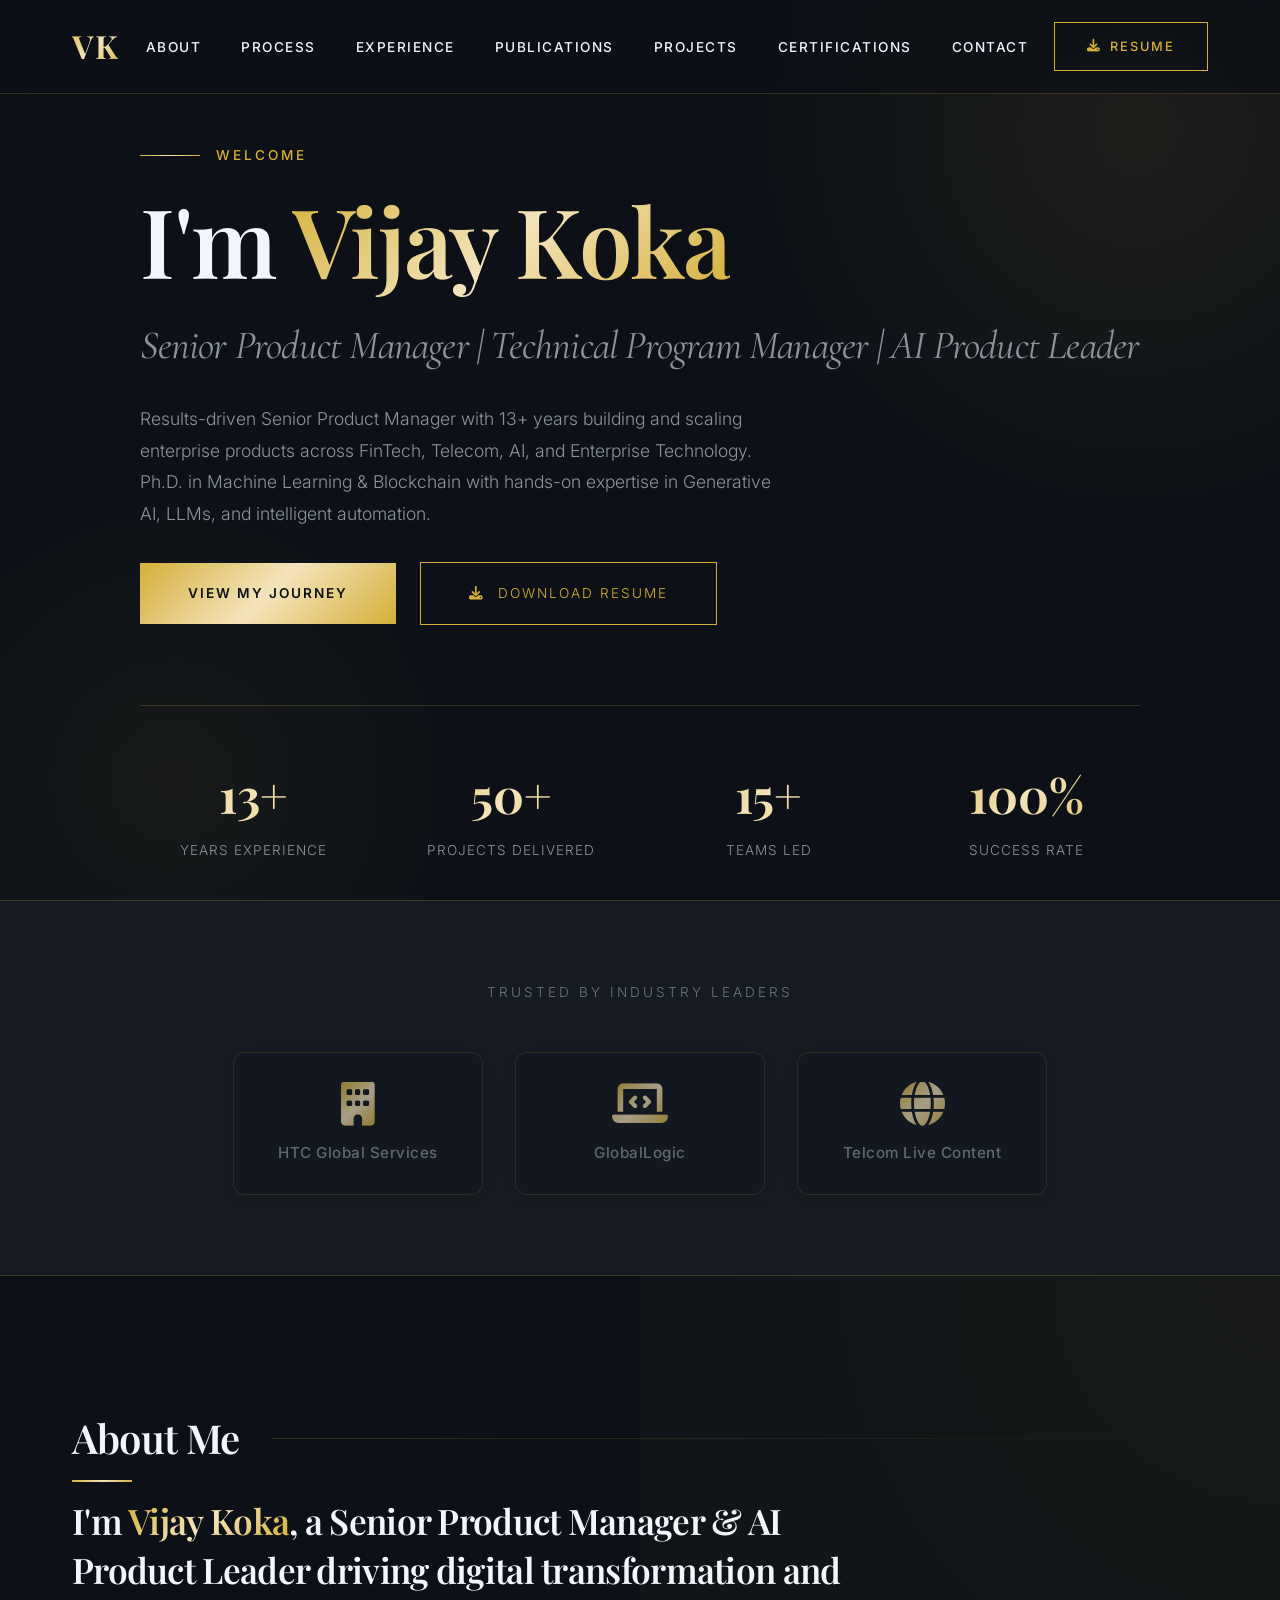
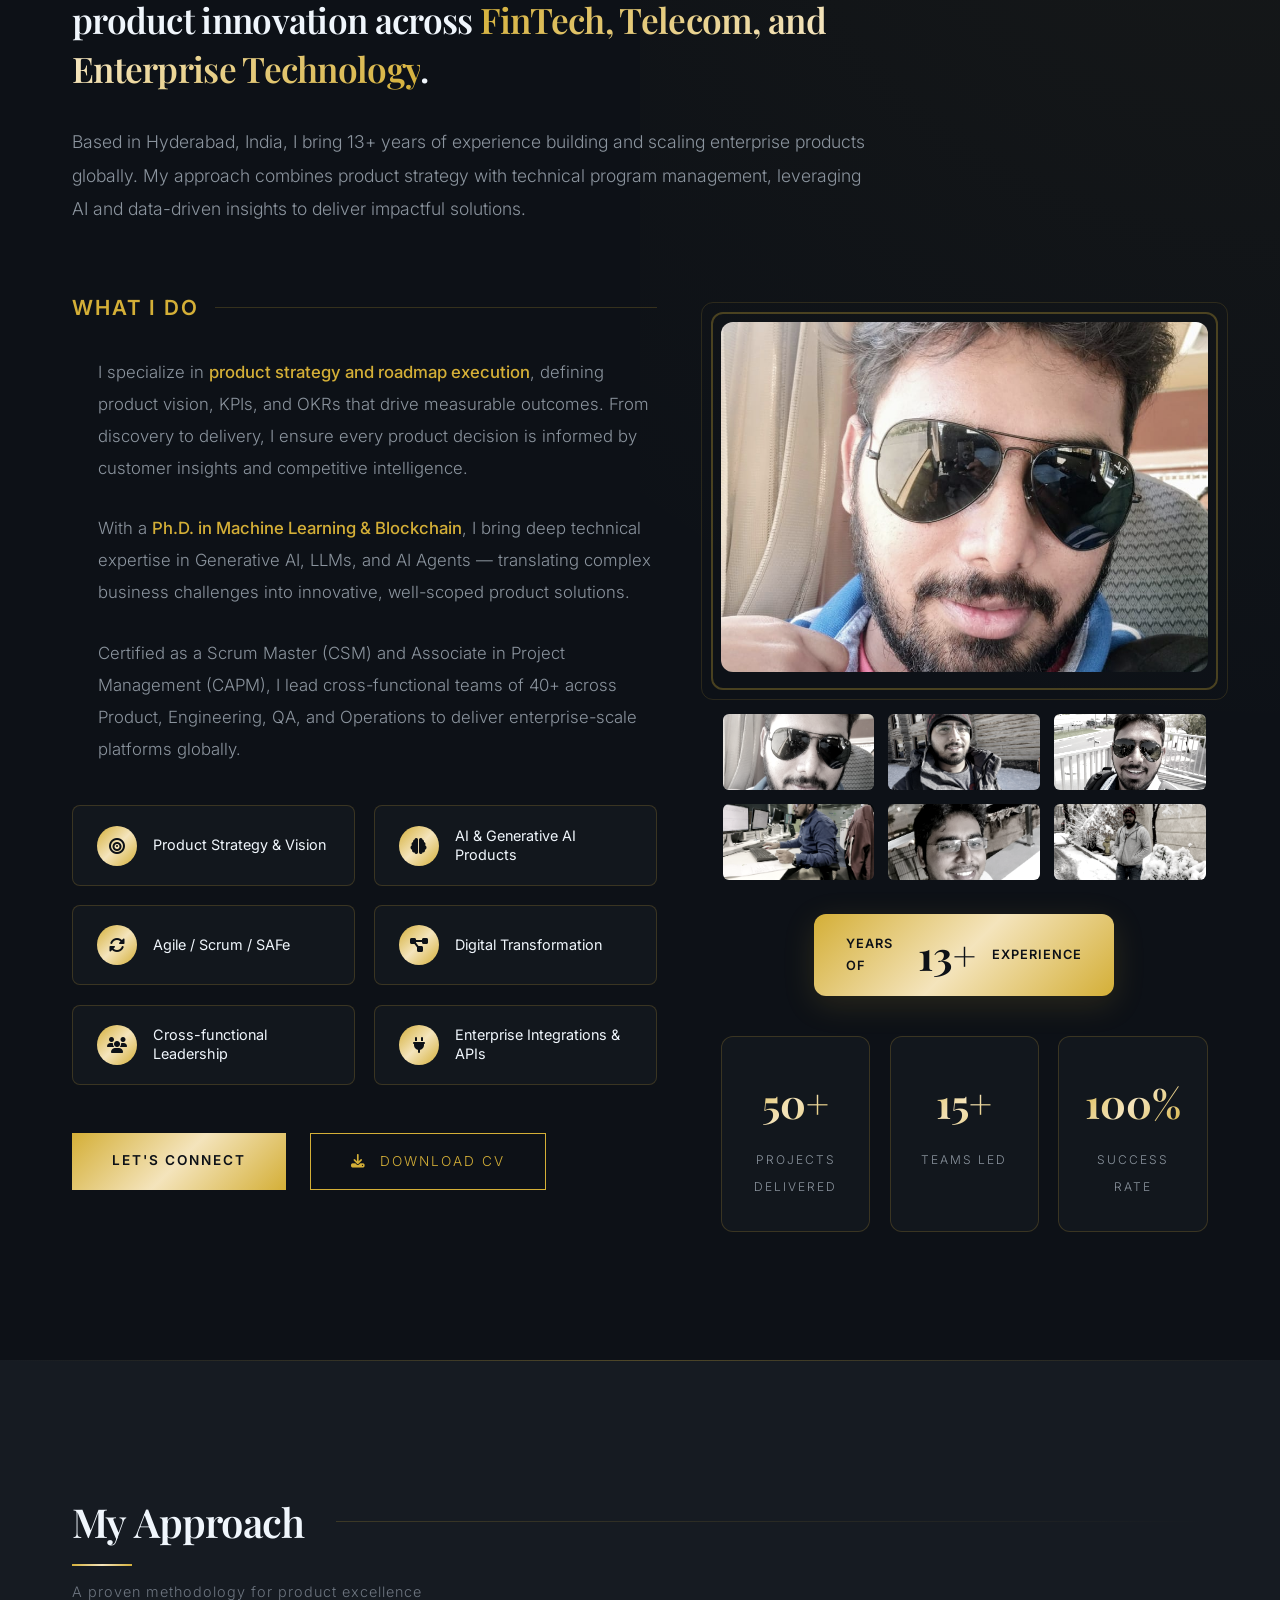
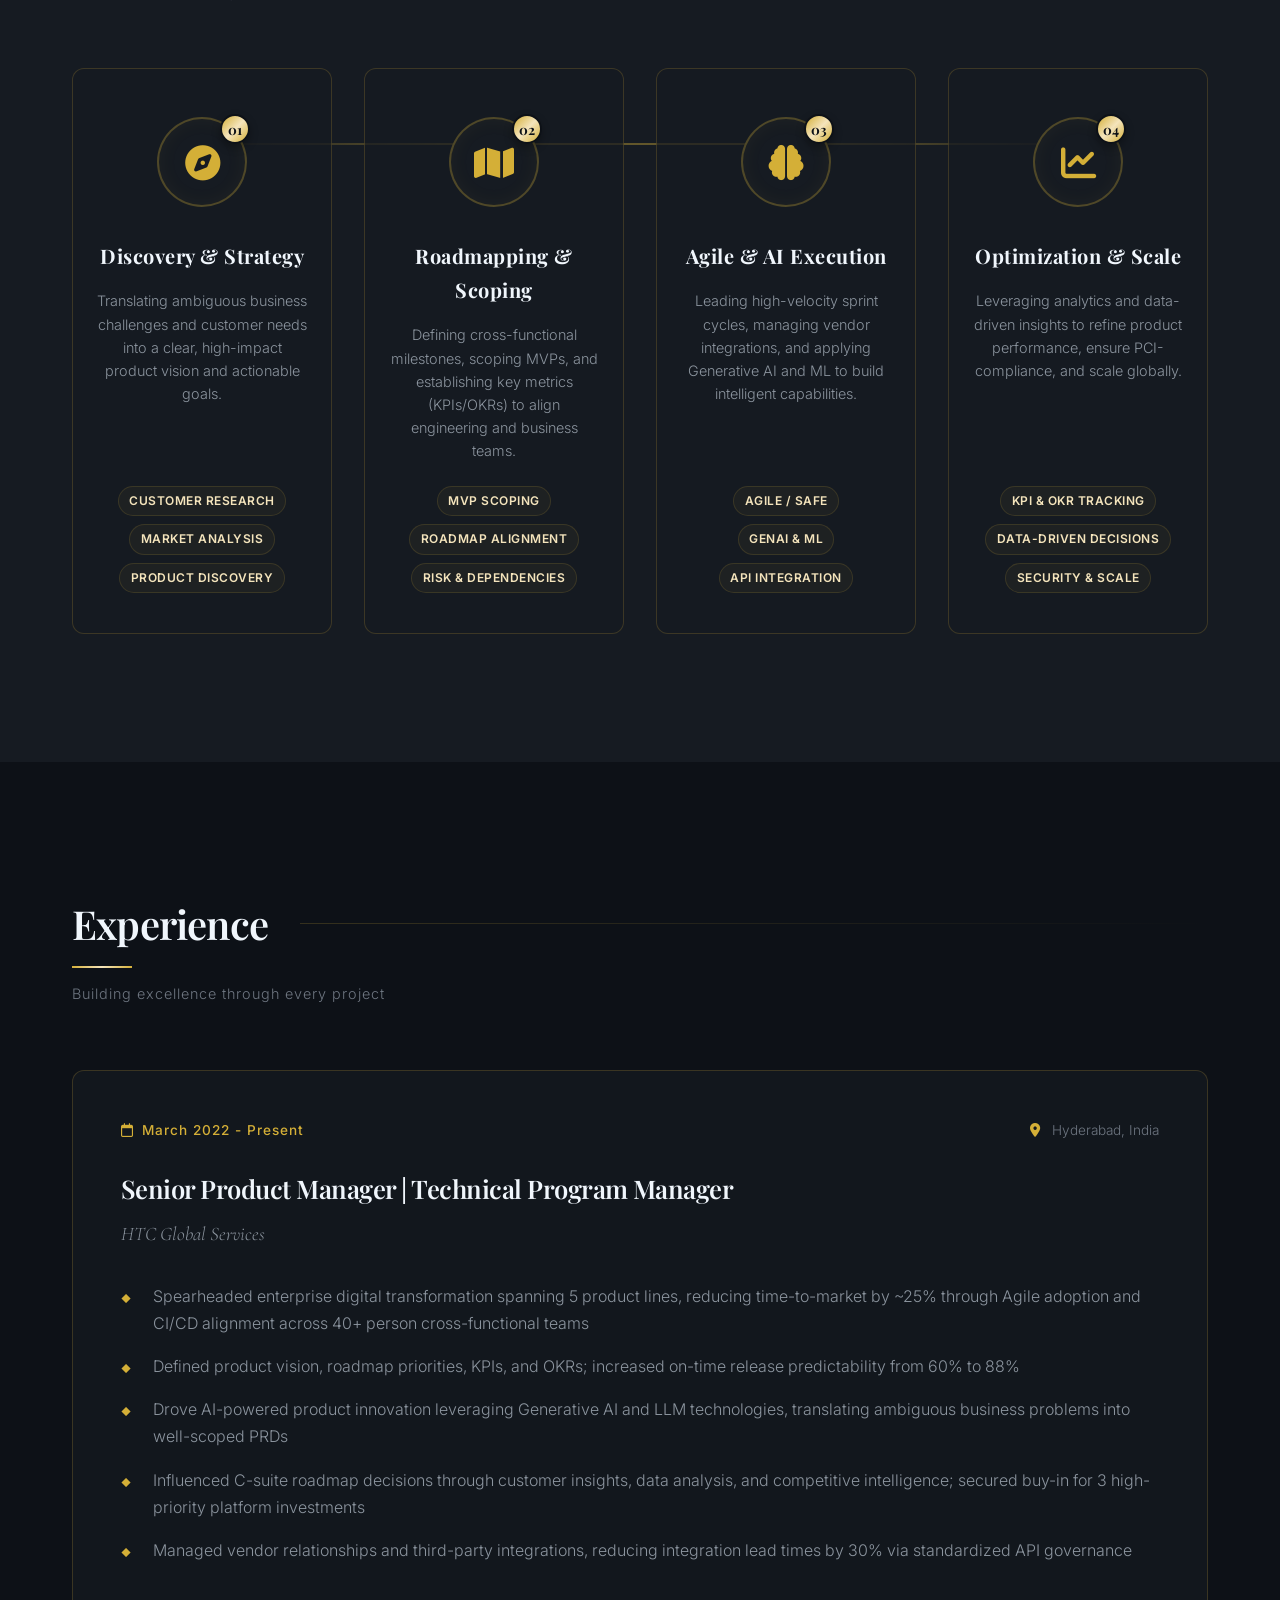
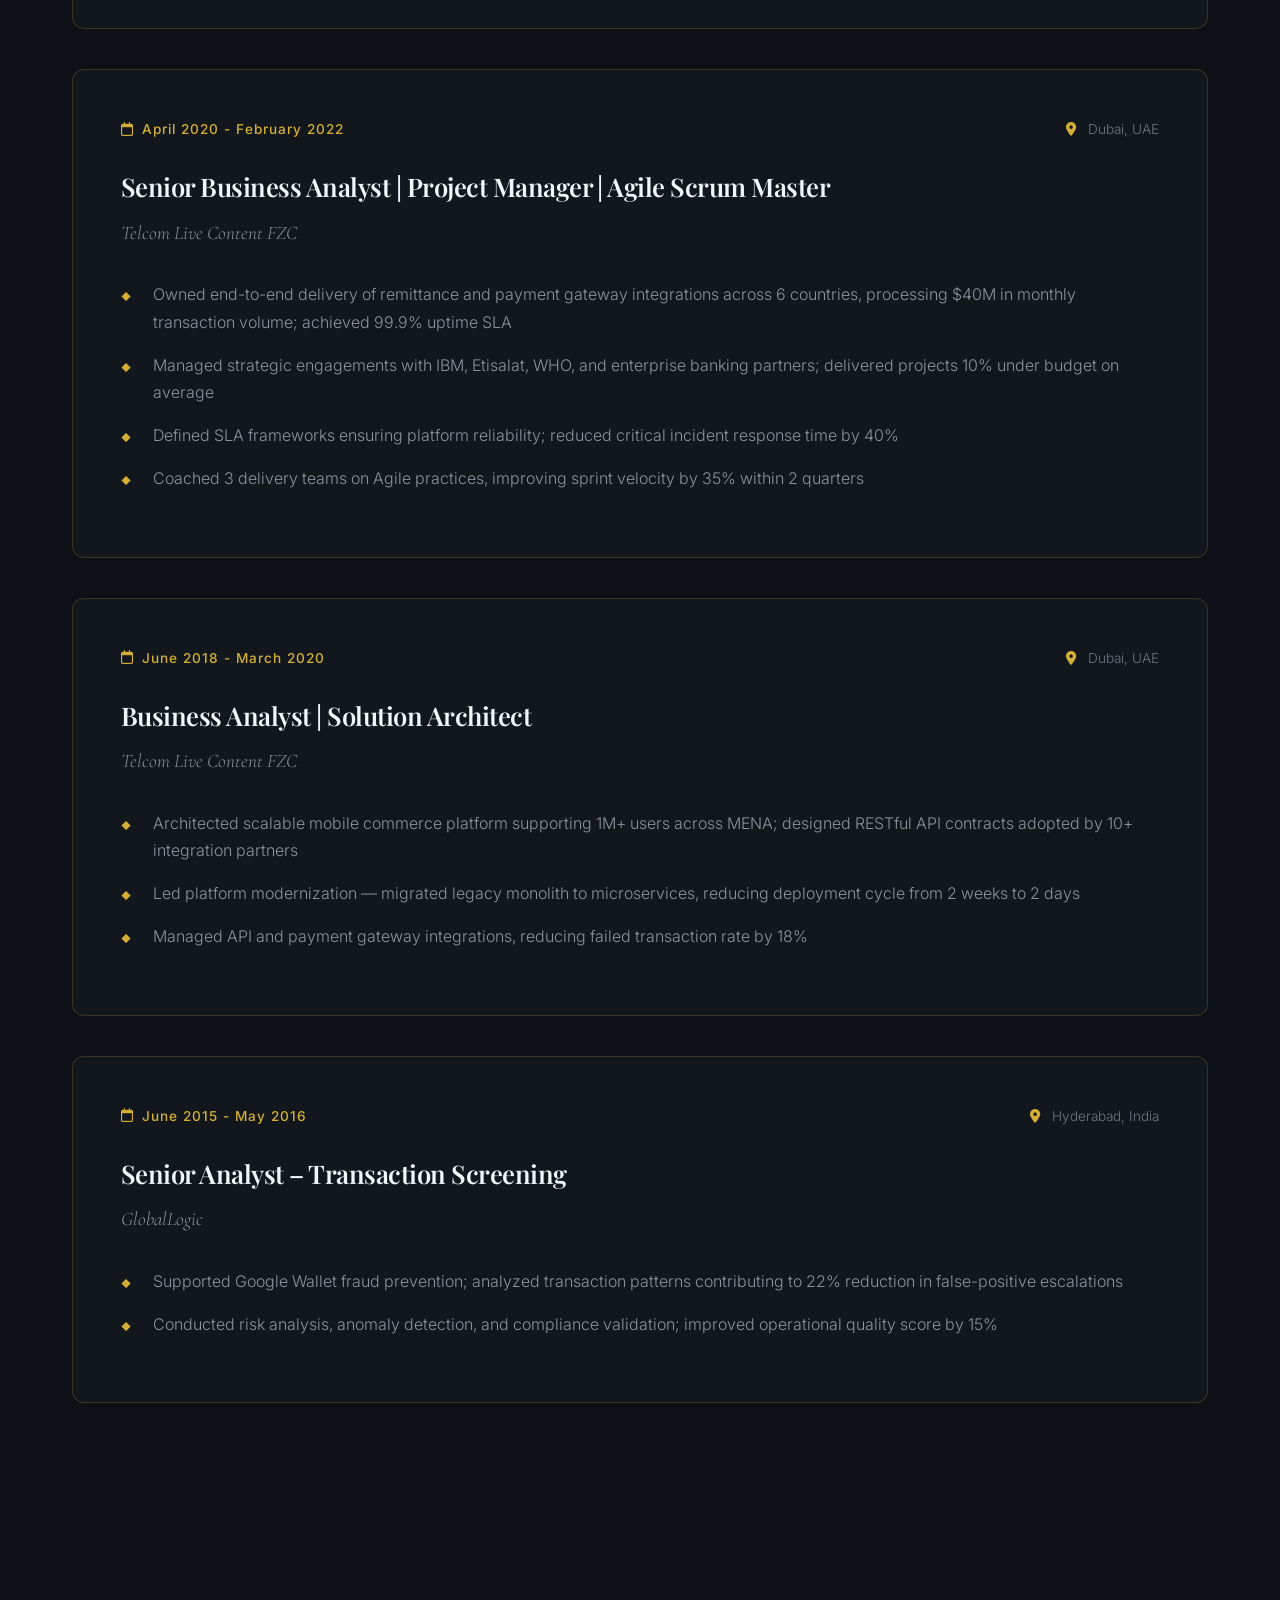
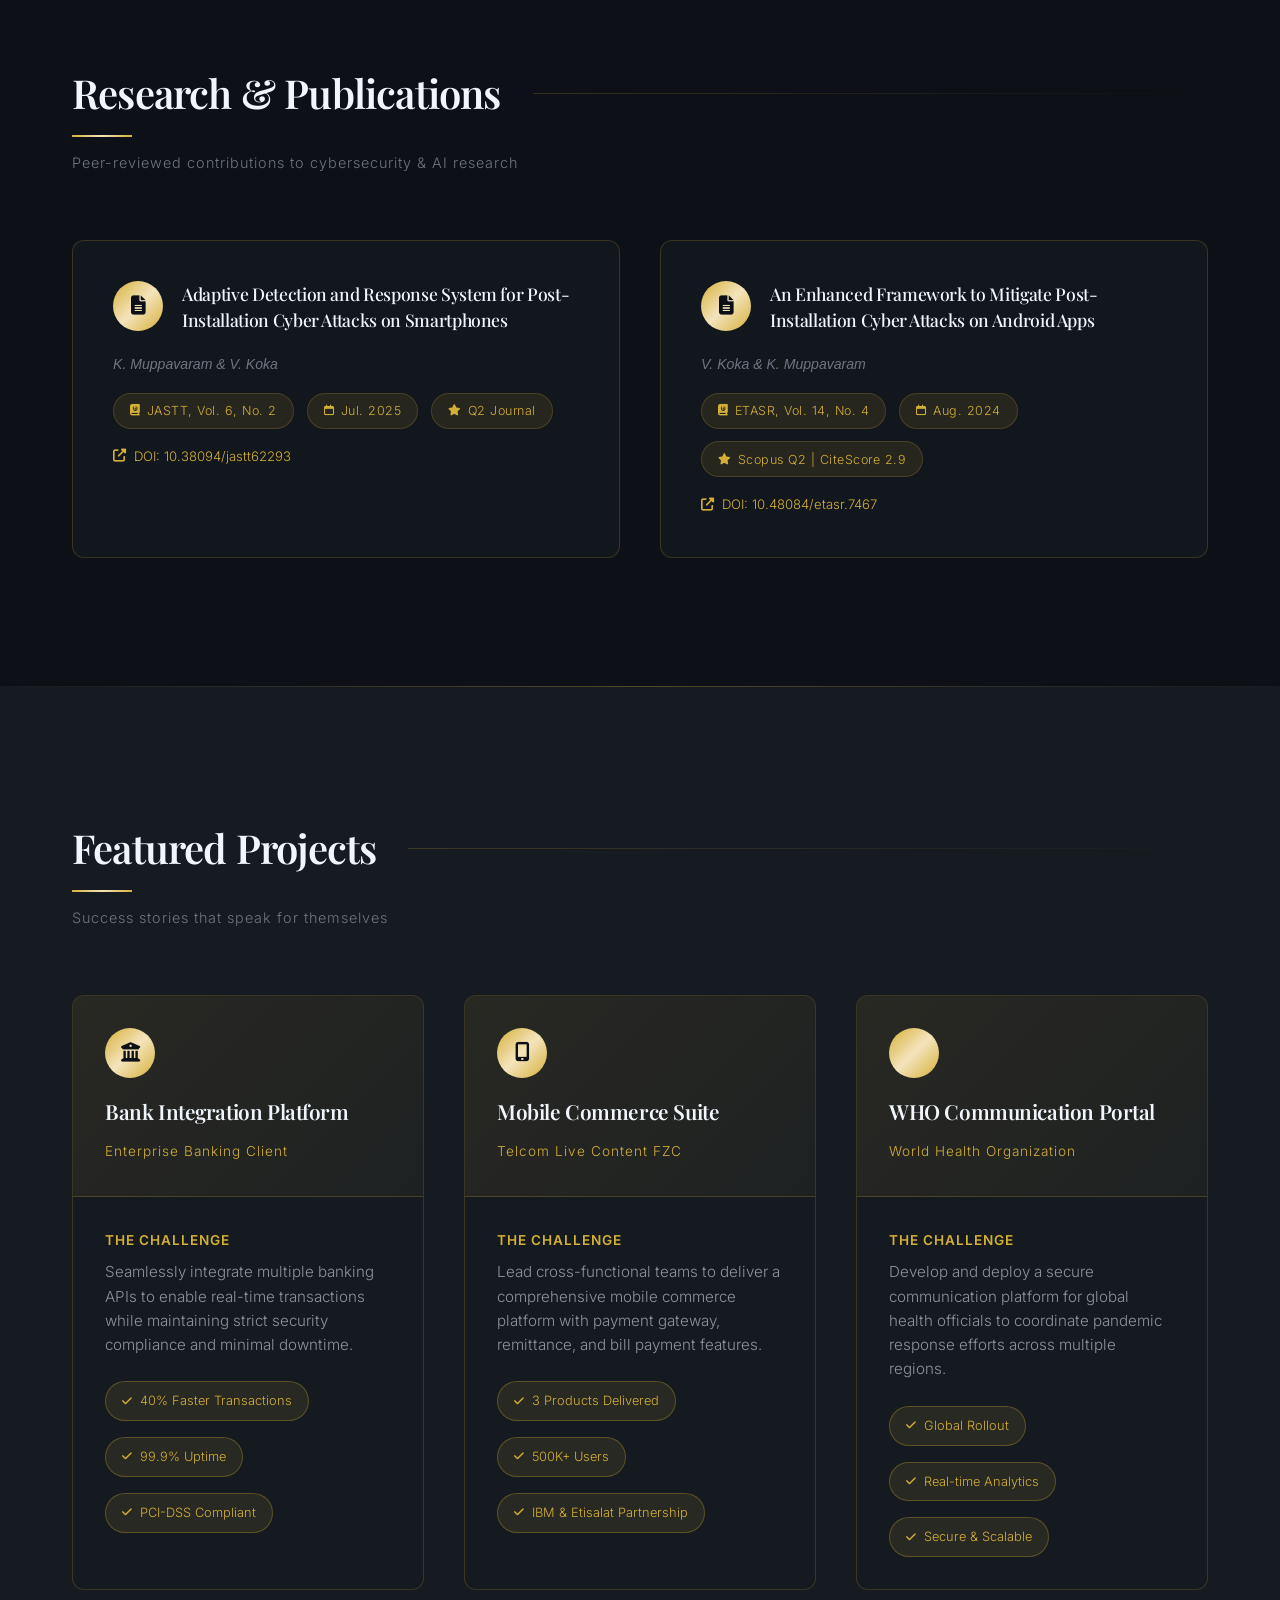
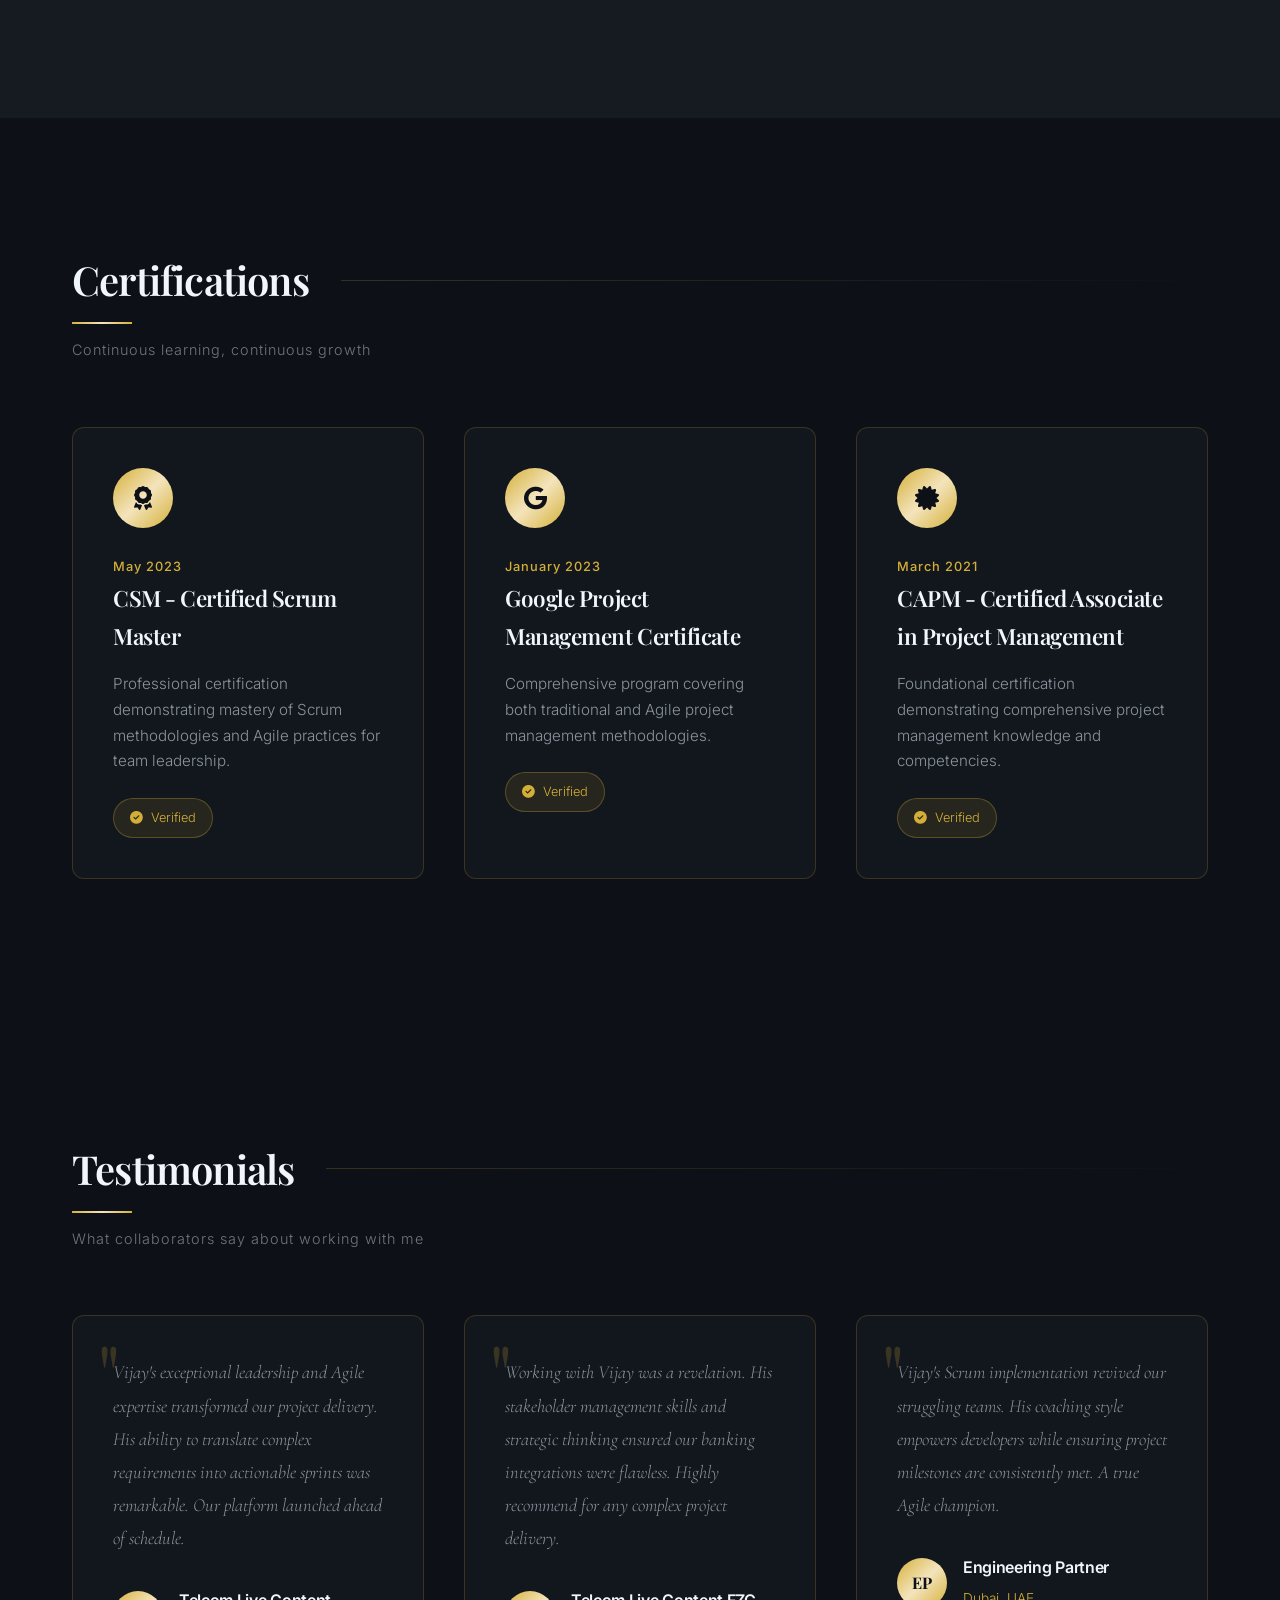
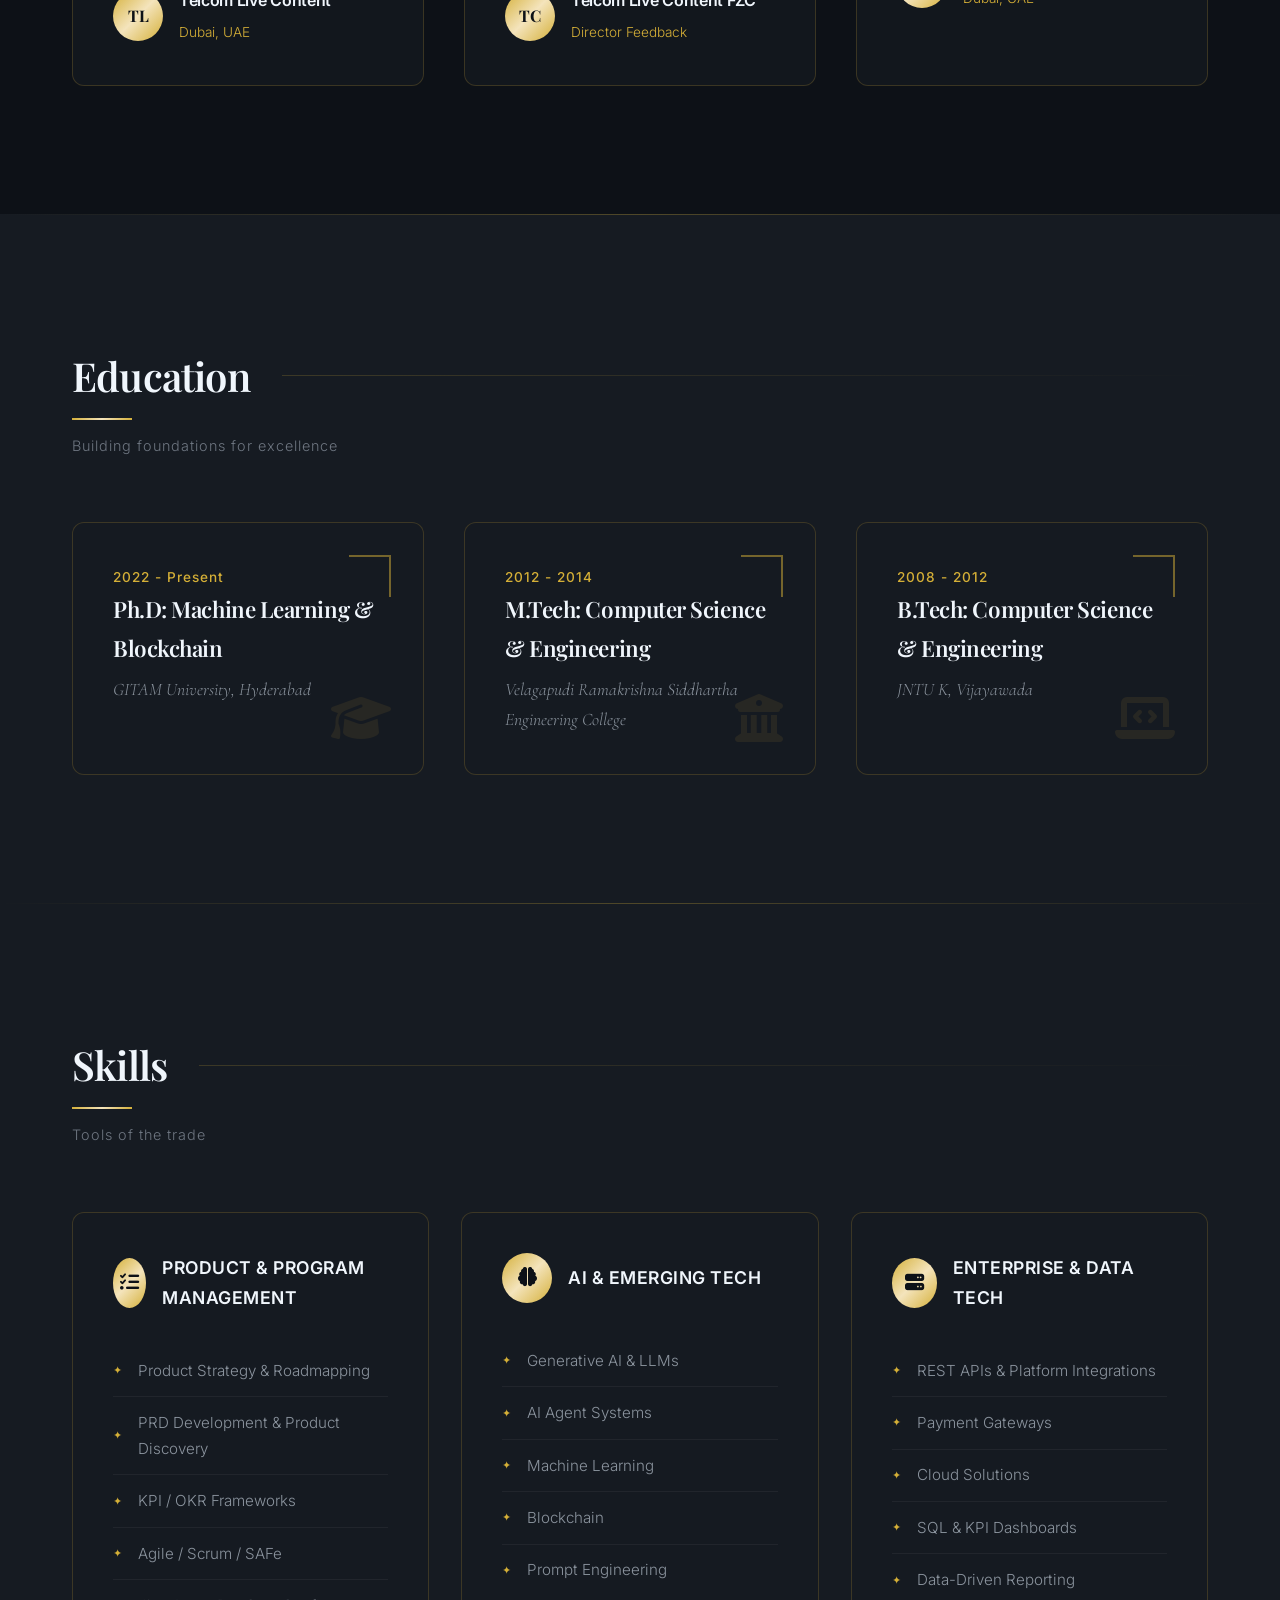
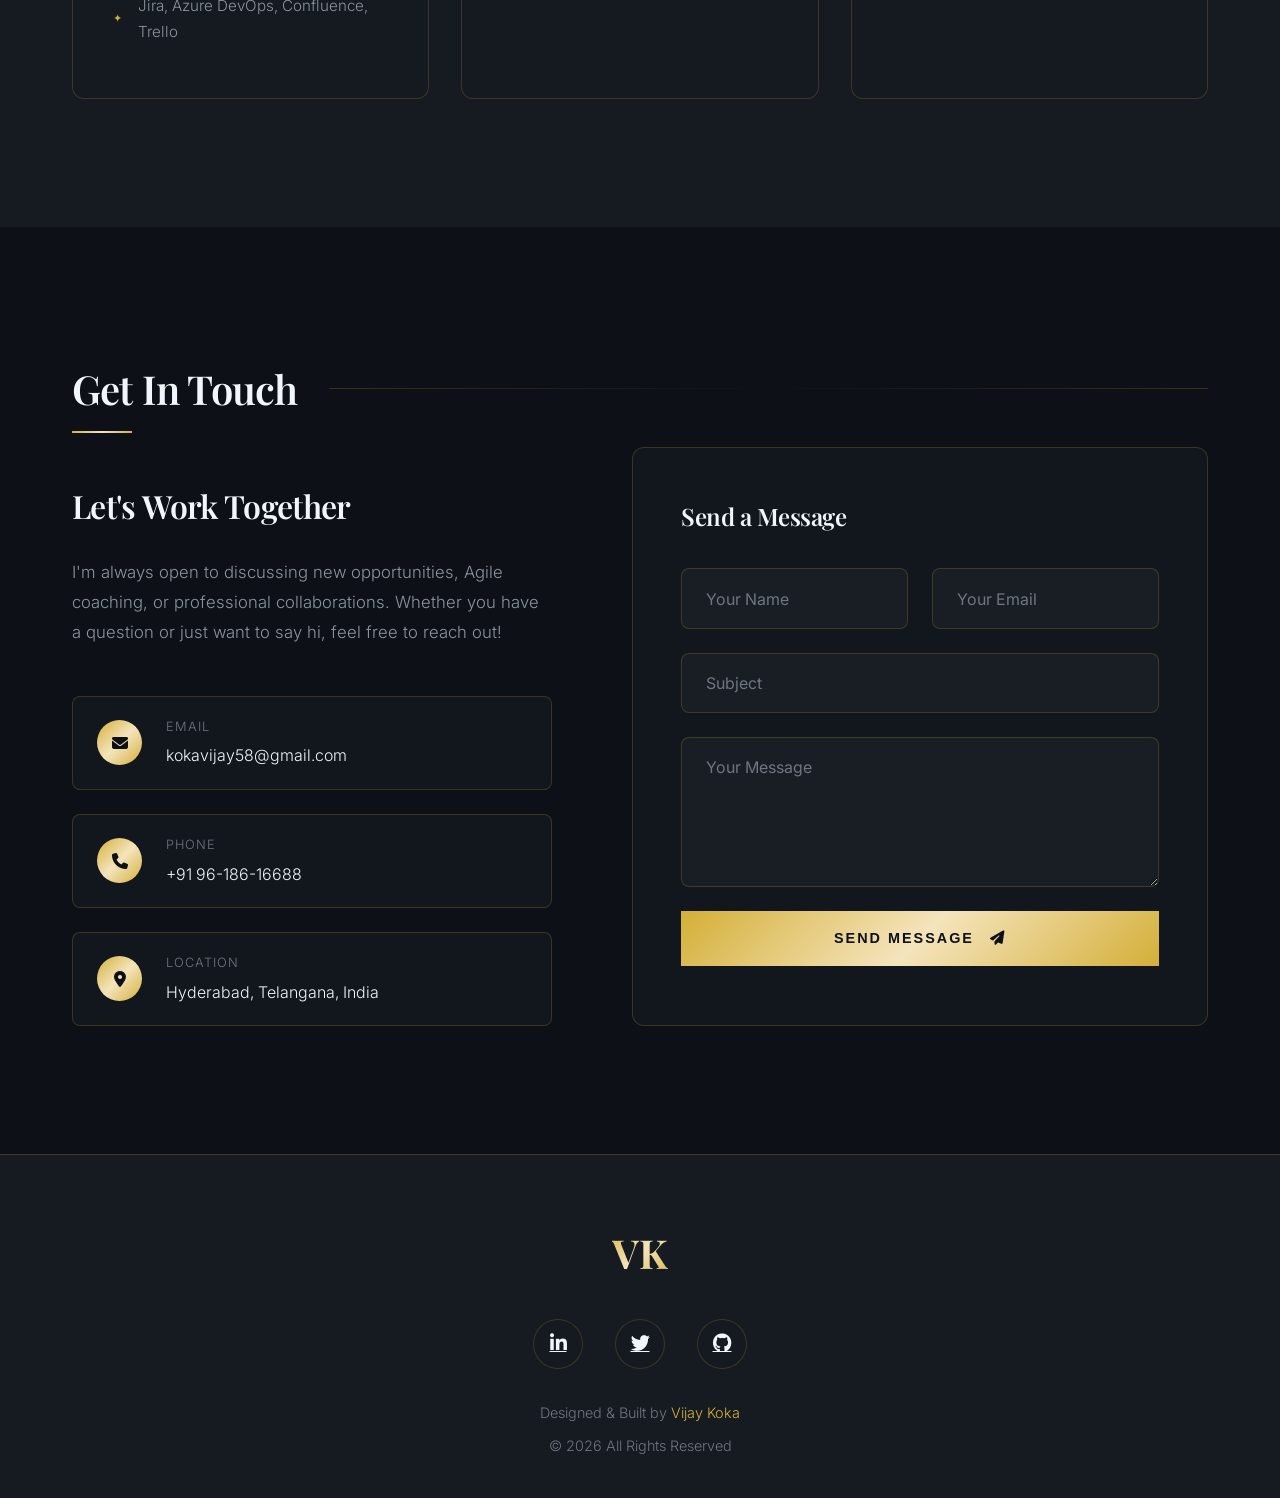
==== commit 4df84e91: "Update portfolio with new resume and redesign the Process section" ====
--- a/index.html
+++ b/index.html
@@ -3,7 +3,8 @@
 <head>
     <meta charset="UTF-8">
     <meta name="viewport" content="width=device-width, initial-scale=1.0">
-    <title>Vijay Koka | Project Manager / Scrum Master</title>
+    <title>Vijay Koka | Senior Product Manager | AI Product Leader</title>
+    <meta name="description" content="Vijay Koka — Senior Product Manager, Technical Program Manager & AI Product Leader with 13+ years in FinTech, Telecom, and Enterprise Technology. Ph.D. in ML & Blockchain.">
     <link rel="stylesheet" href="https://cdnjs.cloudflare.com/ajax/libs/font-awesome/6.4.0/css/all.min.css">
     <link href="https://fonts.googleapis.com/css2?family=Playfair+Display:wght@400;500;600;700&family=Inter:wght@300;400;500;600&family=Cormorant+Garamond:wght@400;500;600&display=swap" rel="stylesheet">
     <style>
@@ -1028,67 +1029,140 @@
             display: grid;
             grid-template-columns: repeat(4, 1fr);
             gap: 2rem;
+            position: relative;
+        }
+
+        /* Timeline Connector line for desktop */
+        .process-grid::before {
+            content: '';
+            position: absolute;
+            top: 75px; /* Center of the 90px icon wraps */
+            left: 12.5%;
+            right: 12.5%;
+            height: 2px;
+            background: linear-gradient(90deg, 
+                rgba(212, 175, 55, 0.05) 0%, 
+                rgba(212, 175, 55, 0.4) 30%, 
+                rgba(212, 175, 55, 0.4) 70%, 
+                rgba(212, 175, 55, 0.05) 100%
+            );
+            z-index: 1;
         }
 
         .process-step {
-            text-align: center;
-            padding: 2.5rem 2rem;
             background: var(--glass-bg);
             border: 1px solid var(--glass-border);
             border-radius: var(--border-radius);
-            transition: var(--transition);
-            position: relative;
+            padding: 3rem 1.5rem 2.5rem;
+            text-align: center;
+            position: relative;
+            z-index: 2;
+            transition: var(--transition);
+            display: flex;
+            flex-direction: column;
+            align-items: center;
+            height: 100%;
         }
 
         .process-step:hover {
             border-color: var(--accent-gold);
             transform: translateY(-10px);
-            box-shadow: var(--shadow-gold);
-        }
-
-        .process-step::after {
-            content: '';
+            box-shadow: var(--shadow-gold), 0 20px 40px rgba(0, 0, 0, 0.4);
+        }
+
+        .process-icon-wrap {
+            width: 90px;
+            height: 90px;
+            border-radius: 50%;
+            background: var(--secondary);
+            border: 2px solid var(--accent-gold-dim);
+            display: flex;
+            align-items: center;
+            justify-content: center;
+            margin-bottom: 2rem;
+            position: relative;
+            z-index: 2;
+            transition: var(--transition);
+            box-shadow: inset 0 0 20px rgba(212, 175, 55, 0.05);
+        }
+
+        .process-icon-wrap i {
+            font-size: 2.2rem;
+            color: var(--accent-gold);
+            transition: var(--transition);
+        }
+
+        .step-number {
             position: absolute;
-            top: 50%;
-            right: -1.5rem;
-            width: 3rem;
-            height: 2px;
+            top: -5px;
+            right: -5px;
+            width: 30px;
+            height: 30px;
+            border-radius: 50%;
             background: var(--gradient-luxury);
-            transform: translateY(-50%);
-        }
-
-        .process-step:last-child::after {
-            display: none;
-        }
-
-        .step-number {
-            width: 60px;
-            height: 60px;
-            background: var(--gradient-luxury);
-            border-radius: 50%;
+            color: var(--primary);
+            font-size: 0.85rem;
+            font-weight: 700;
             display: flex;
             align-items: center;
             justify-content: center;
-            margin: 0 auto 1.5rem;
+            border: 2px solid var(--primary);
             font-family: 'Playfair Display', serif;
-            font-size: 1.5rem;
+            box-shadow: 0 4px 8px rgba(0, 0, 0, 0.3);
+        }
+
+        .process-step:hover .process-icon-wrap {
+            border-color: var(--accent-gold);
+            box-shadow: 0 0 30px rgba(212, 175, 55, 0.4), inset 0 0 10px rgba(212, 175, 55, 0.15);
+            transform: scale(1.05);
+        }
+
+        .process-step:hover .process-icon-wrap i {
+            transform: scale(1.1) rotate(5deg);
+            color: var(--accent-gold-light);
+        }
+
+        .process-step h3 {
+            font-family: 'Playfair Display', serif;
+            font-size: 1.25rem;
             font-weight: 700;
-            color: var(--primary);
-        }
-
-        .process-step h3 {
-            font-family: 'Inter', sans-serif;
-            font-size: 1.1rem;
-            font-weight: 600;
-            text-transform: uppercase;
-            letter-spacing: 1px;
+            color: var(--light);
             margin-bottom: 1rem;
+            letter-spacing: 0.5px;
         }
 
         .process-step p {
             font-size: 0.9rem;
             color: var(--text);
-            line-height: 1.7;
+            line-height: 1.6;
+            margin-bottom: 1.5rem;
+        }
+
+        .process-tags {
+            display: flex;
+            flex-wrap: wrap;
+            gap: 0.5rem;
+            justify-content: center;
+            margin-top: auto;
+            width: 100%;
+        }
+
+        .process-tag {
+            font-size: 0.75rem;
+            font-weight: 600;
+            text-transform: uppercase;
+            letter-spacing: 0.5px;
+            color: var(--accent-gold-light);
+            background: rgba(212, 175, 55, 0.05);
+            border: 1px solid rgba(212, 175, 55, 0.15);
+            padding: 0.25rem 0.65rem;
+            border-radius: 20px;
+            transition: var(--transition);
+        }
+
+        .process-step:hover .process-tag {
+            border-color: rgba(212, 175, 55, 0.4);
+            background: rgba(212, 175, 55, 0.1);
         }
 
         /* Experience Section */
@@ -1952,12 +2026,12 @@
                 gap: 3rem;
             }
 
+            .process-grid::before {
+                display: none;
+            }
+
             .process-grid {
                 grid-template-columns: repeat(2, 1fr);
-            }
-
-            .process-step::after {
-                display: none;
             }
         }
 
@@ -2090,6 +2164,126 @@
 
             .about-stat-number {
                 font-size: 2rem;
+            }
+        }
+
+        /* Publications Section */
+        .publications-grid {
+            display: grid;
+            grid-template-columns: repeat(auto-fit, minmax(480px, 1fr));
+            gap: 2.5rem;
+        }
+
+        .pub-card {
+            background: var(--glass-bg);
+            border: 1px solid var(--glass-border);
+            border-radius: var(--border-radius);
+            padding: 2.5rem;
+            transition: var(--transition);
+            position: relative;
+            overflow: hidden;
+        }
+
+        .pub-card::before {
+            content: '';
+            position: absolute;
+            top: 0;
+            left: 0;
+            width: 4px;
+            height: 100%;
+            background: var(--gradient-luxury);
+            opacity: 0;
+            transition: var(--transition);
+        }
+
+        .pub-card:hover {
+            border-color: var(--accent-gold);
+            transform: translateY(-5px);
+            box-shadow: var(--shadow-gold);
+        }
+
+        .pub-card:hover::before {
+            opacity: 1;
+        }
+
+        .pub-card-header {
+            display: flex;
+            align-items: flex-start;
+            gap: 1.2rem;
+            margin-bottom: 1.2rem;
+        }
+
+        .pub-icon {
+            width: 50px;
+            height: 50px;
+            min-width: 50px;
+            background: var(--gradient-luxury);
+            border-radius: 50%;
+            display: flex;
+            align-items: center;
+            justify-content: center;
+            color: var(--primary);
+            font-size: 1.2rem;
+        }
+
+        .pub-title {
+            font-family: 'Playfair Display', serif;
+            font-size: 1.1rem;
+            color: var(--light);
+            line-height: 1.5;
+            font-weight: 500;
+        }
+
+        .pub-meta {
+            display: flex;
+            flex-wrap: wrap;
+            gap: 0.8rem;
+            margin-top: 1rem;
+        }
+
+        .pub-badge {
+            display: inline-flex;
+            align-items: center;
+            gap: 0.4rem;
+            padding: 0.4rem 1rem;
+            background: rgba(212, 175, 55, 0.1);
+            border: 1px solid var(--glass-border);
+            border-radius: 20px;
+            font-size: 0.78rem;
+            color: var(--accent-gold);
+            letter-spacing: 0.5px;
+        }
+
+        .pub-badge i {
+            font-size: 0.7rem;
+        }
+
+        .pub-authors {
+            font-size: 0.88rem;
+            color: var(--text-dim);
+            margin-top: 0.8rem;
+            font-style: italic;
+        }
+
+        .pub-doi {
+            display: inline-flex;
+            align-items: center;
+            gap: 0.5rem;
+            margin-top: 1rem;
+            font-size: 0.82rem;
+            color: var(--accent-gold);
+            text-decoration: none;
+            transition: var(--transition);
+            word-break: break-all;
+        }
+
+        .pub-doi:hover {
+            color: var(--accent-gold-light);
+        }
+
+        @media (max-width: 768px) {
+            .publications-grid {
+                grid-template-columns: 1fr;
             }
         }
     </style>
@@ -2104,11 +2298,12 @@
                 <li><a href="#about">About</a></li>
                 <li><a href="#process">Process</a></li>
                 <li><a href="#experience">Experience</a></li>
+                <li><a href="#publications">Publications</a></li>
                 <li><a href="#projects">Projects</a></li>
                 <li><a href="#certifications">Certifications</a></li>
                 <li><a href="#contact">Contact</a></li>
             </ul>
-            <a href="Vijay_Koka_(4)_(1).pdf" class="resume-btn" download><i class="fas fa-download"></i> Resume</a>
+            <a href="Vijay_Koka_Resume.pdf" class="resume-btn" download><i class="fas fa-download"></i> Resume</a>
             <div class="mobile-menu">
                 <i class="fas fa-bars"></i>
             </div>
@@ -2123,16 +2318,16 @@
                 <span>Welcome</span>
             </div>
             <h1>I'm <span class="gold">Vijay Koka</span></h1>
-            <h2>Project Manager & Scrum Master</h2>
-            <p>Transforming complexity into clarity. A results-driven professional dedicated to delivering exceptional projects through strategic leadership, Agile excellence, and unwavering commitment to team success.</p>
+            <h2>Senior Product Manager | Technical Program Manager | AI Product Leader</h2>
+            <p>Results-driven Senior Product Manager with 13+ years building and scaling enterprise products across FinTech, Telecom, AI, and Enterprise Technology. Ph.D. in Machine Learning & Blockchain with hands-on expertise in Generative AI, LLMs, and intelligent automation.</p>
             <div class="hero-cta">
                 <a href="#experience" class="cta-btn">View My Journey</a>
-                <a href="Vijay_Koka_(4)_(1).pdf" class="download-btn" download><i class="fas fa-download"></i> Download Resume</a>
+                <a href="Vijay_Koka_Resume.pdf" class="download-btn" download><i class="fas fa-download"></i> Download Resume</a>
             </div>
 
             <div class="hero-stats">
                 <div class="stat-item">
-                    <span class="stat-number">14+</span>
+                    <span class="stat-number">13+</span>
                     <span class="stat-label">Years Experience</span>
                 </div>
                 <div class="stat-item">
@@ -2181,10 +2376,10 @@
 
                 <div class="about-hero-text">
                     <h3 class="about-intro">
-                        I'm <span class="highlight">Vijay Koka</span>, a passionate Project Manager & Scrum Master driving teams to deliver exceptional results through <span class="highlight">Agile excellence</span>.
+                        I'm <span class="highlight">Vijay Koka</span>, a Senior Product Manager & AI Product Leader driving digital transformation and product innovation across <span class="highlight">FinTech, Telecom, and Enterprise Technology</span>.
                     </h3>
                     <p class="about-bio">
-                        Based in Hyderabad, India, I bring 14+ years of experience transforming complex challenges into streamlined solutions. My approach combines strategic thinking with hands-on leadership to guide projects from inception to successful delivery.
+                        Based in Hyderabad, India, I bring 13+ years of experience building and scaling enterprise products globally. My approach combines product strategy with technical program management, leveraging AI and data-driven insights to deliver impactful solutions.
                     </p>
                 </div>
 
@@ -2192,45 +2387,45 @@
                     <div class="about-text fade-in">
                         <h3>What I Do</h3>
                         <p>
-                            I specialize in implementing <span class="highlight">Agile methodologies</span> that empower teams to work more efficiently. From Sprint planning to retrospectives, I ensure every ceremony adds value and drives progress.
+                            I specialize in <span class="highlight">product strategy and roadmap execution</span>, defining product vision, KPIs, and OKRs that drive measurable outcomes. From discovery to delivery, I ensure every product decision is informed by customer insights and competitive intelligence.
                         </p>
                         <p>
-                            My background as a <span class="highlight">Business Analyst</span> gives me a unique perspective on understanding requirements and translating them into actionable deliverables that meet business objectives.
+                            With a <span class="highlight">Ph.D. in Machine Learning & Blockchain</span>, I bring deep technical expertise in Generative AI, LLMs, and AI Agents — translating complex business challenges into innovative, well-scoped product solutions.
                         </p>
                         <p>
-                            With certifications in CSM, Google Project Management, and CAPM, I bring industry-best practices to every engagement, ensuring projects are delivered on time, within budget, and exceeding expectations.
+                            Certified as a Scrum Master (CSM) and Associate in Project Management (CAPM), I lead cross-functional teams of 40+ across Product, Engineering, QA, and Operations to deliver enterprise-scale platforms globally.
                         </p>
 
                         <div class="expertise-list">
                             <div class="expertise-item">
+                                <i class="fas fa-bullseye"></i>
+                                <span>Product Strategy & Vision</span>
+                            </div>
+                            <div class="expertise-item">
+                                <i class="fas fa-brain"></i>
+                                <span>AI & Generative AI Products</span>
+                            </div>
+                            <div class="expertise-item">
                                 <i class="fas fa-sync-alt"></i>
-                                <span>Scrum Framework Implementation</span>
+                                <span>Agile / Scrum / SAFe</span>
+                            </div>
+                            <div class="expertise-item">
+                                <i class="fas fa-project-diagram"></i>
+                                <span>Digital Transformation</span>
                             </div>
                             <div class="expertise-item">
                                 <i class="fas fa-users"></i>
                                 <span>Cross-functional Leadership</span>
                             </div>
                             <div class="expertise-item">
-                                <i class="fas fa-chart-line"></i>
-                                <span>Strategic Planning</span>
-                            </div>
-                            <div class="expertise-item">
-                                <i class="fas fa-shield-alt"></i>
-                                <span>Risk Management</span>
-                            </div>
-                            <div class="expertise-item">
-                                <i class="fas fa-handshake"></i>
-                                <span>Stakeholder Management</span>
-                            </div>
-                            <div class="expertise-item">
-                                <i class="fas fa-rocket"></i>
-                                <span>Agile Coaching</span>
+                                <i class="fas fa-plug"></i>
+                                <span>Enterprise Integrations & APIs</span>
                             </div>
                         </div>
 
                         <div class="about-cta">
                             <a href="#contact" class="cta-btn"><span>Let's Connect</span></a>
-                            <a href="Vijay_Koka_(4)_(1).pdf" class="outline-btn" download><i class="fas fa-download"></i> Download CV</a>
+                            <a href="Vijay_Koka_Resume.pdf" class="outline-btn" download><i class="fas fa-download"></i> Download CV</a>
                         </div>
                     </div>
 
@@ -2252,7 +2447,7 @@
 
                         <div class="profile-badge">
                             <span>Years of</span>
-                            <strong>14+</strong>
+                            <strong>13+</strong>
                             <span>Experience</span>
                         </div>
 
@@ -2282,28 +2477,60 @@
                 <h2>My Approach</h2>
                 <div class="section-line"></div>
             </div>
-            <p class="section-subtitle">A proven methodology for project success</p>
+            <p class="section-subtitle">A proven methodology for product excellence</p>
             
             <div class="process-grid">
                 <div class="process-step fade-in">
-                    <div class="step-number">1</div>
-                    <h3>Discover</h3>
-                    <p>Deep dive into requirements, understand stakeholder needs, and analyze project scope and constraints.</p>
+                    <div class="process-icon-wrap">
+                        <i class="fas fa-compass"></i>
+                        <div class="step-number">01</div>
+                    </div>
+                    <h3>Discovery & Strategy</h3>
+                    <p>Translating ambiguous business challenges and customer needs into a clear, high-impact product vision and actionable goals.</p>
+                    <div class="process-tags">
+                        <span class="process-tag">Customer Research</span>
+                        <span class="process-tag">Market Analysis</span>
+                        <span class="process-tag">Product Discovery</span>
+                    </div>
                 </div>
                 <div class="process-step fade-in">
-                    <div class="step-number">2</div>
-                    <h3>Plan</h3>
-                    <p>Create detailed project plans, define milestones, allocate resources, and establish clear success metrics.</p>
+                    <div class="process-icon-wrap">
+                        <i class="fas fa-map"></i>
+                        <div class="step-number">02</div>
+                    </div>
+                    <h3>Roadmapping & Scoping</h3>
+                    <p>Defining cross-functional milestones, scoping MVPs, and establishing key metrics (KPIs/OKRs) to align engineering and business teams.</p>
+                    <div class="process-tags">
+                        <span class="process-tag">MVP Scoping</span>
+                        <span class="process-tag">Roadmap Alignment</span>
+                        <span class="process-tag">Risk & Dependencies</span>
+                    </div>
                 </div>
                 <div class="process-step fade-in">
-                    <div class="step-number">3</div>
-                    <h3>Execute</h3>
-                    <p>Lead high-performance teams through Agile ceremonies, remove impediments, and ensure continuous delivery.</p>
+                    <div class="process-icon-wrap">
+                        <i class="fas fa-brain"></i>
+                        <div class="step-number">03</div>
+                    </div>
+                    <h3>Agile & AI Execution</h3>
+                    <p>Leading high-velocity sprint cycles, managing vendor integrations, and applying Generative AI and ML to build intelligent capabilities.</p>
+                    <div class="process-tags">
+                        <span class="process-tag">Agile / SAFe</span>
+                        <span class="process-tag">GenAI & ML</span>
+                        <span class="process-tag">API Integration</span>
+                    </div>
                 </div>
                 <div class="process-step fade-in">
-                    <div class="step-number">4</div>
-                    <h3>Deliver</h3>
-                    <p>Ensure quality assurance, validate outcomes against goals, and conduct thorough retrospective learnings.</p>
+                    <div class="process-icon-wrap">
+                        <i class="fas fa-chart-line"></i>
+                        <div class="step-number">04</div>
+                    </div>
+                    <h3>Optimization & Scale</h3>
+                    <p>Leveraging analytics and data-driven insights to refine product performance, ensure PCI-compliance, and scale globally.</p>
+                    <div class="process-tags">
+                        <span class="process-tag">KPI & OKR Tracking</span>
+                        <span class="process-tag">Data-Driven Decisions</span>
+                        <span class="process-tag">Security & Scale</span>
+                    </div>
                 </div>
             </div>
         </div>
@@ -2323,14 +2550,14 @@
                         <span class="experience-date"><i class="far fa-calendar"></i> March 2022 - Present</span>
                         <span class="experience-location"><i class="fas fa-map-marker-alt"></i> Hyderabad, India</span>
                     </div>
-                    <h3 class="experience-role">Project Manager / Scrum Master</h3>
+                    <h3 class="experience-role">Senior Product Manager | Technical Program Manager</h3>
                     <span class="experience-company">HTC Global Services</span>
                     <ul class="experience-tasks">
-                        <li>Orchestrated multiple concurrent projects through strategic prioritization aligned with organizational objectives</li>
-                        <li>Delivered projects on schedule while maintaining exceptional quality standards and workplace safety</li>
-                        <li>Facilitated Scrum ceremonies including sprint planning, backlog grooming, daily scrums, and retrospectives</li>
-                        <li>Spearheaded cross-functional collaboration initiatives that enhanced team productivity significantly</li>
-                        <li>Implemented Agile best practices resulting in improved delivery timelines and reduced waste</li>
+                        <li>Spearheaded enterprise digital transformation spanning 5 product lines, reducing time-to-market by ~25% through Agile adoption and CI/CD alignment across 40+ person cross-functional teams</li>
+                        <li>Defined product vision, roadmap priorities, KPIs, and OKRs; increased on-time release predictability from 60% to 88%</li>
+                        <li>Drove AI-powered product innovation leveraging Generative AI and LLM technologies, translating ambiguous business problems into well-scoped PRDs</li>
+                        <li>Influenced C-suite roadmap decisions through customer insights, data analysis, and competitive intelligence; secured buy-in for 3 high-priority platform investments</li>
+                        <li>Managed vendor relationships and third-party integrations, reducing integration lead times by 30% via standardized API governance</li>
                     </ul>
                 </div>
                 
@@ -2339,14 +2566,13 @@
                         <span class="experience-date"><i class="far fa-calendar"></i> April 2020 - February 2022</span>
                         <span class="experience-location"><i class="fas fa-map-marker-alt"></i> Dubai, UAE</span>
                     </div>
-                    <h3 class="experience-role">Senior Business Analyst / Project Manager / Agile Scrum Master</h3>
+                    <h3 class="experience-role">Senior Business Analyst | Project Manager | Agile Scrum Master</h3>
                     <span class="experience-company">Telcom Live Content FZC</span>
                     <ul class="experience-tasks">
-                        <li>Led all post-contract client relationships including major enterprise accounts</li>
-                        <li>Managed critical integrations: Remittance, Bill Payment Gateway, and Bank Integration solutions</li>
-                        <li>Collaborated with cross-functional teams including Mobile Commerce Suite solutions</li>
-                        <li>Key account manager for prestigious clients including IBM, Etisalat, and WHO</li>
-                        <li>Implemented Agile best practices that improved team cohesion and overcame productivity impediments</li>
+                        <li>Owned end-to-end delivery of remittance and payment gateway integrations across 6 countries, processing $40M in monthly transaction volume; achieved 99.9% uptime SLA</li>
+                        <li>Managed strategic engagements with IBM, Etisalat, WHO, and enterprise banking partners; delivered projects 10% under budget on average</li>
+                        <li>Defined SLA frameworks ensuring platform reliability; reduced critical incident response time by 40%</li>
+                        <li>Coached 3 delivery teams on Agile practices, improving sprint velocity by 35% within 2 quarters</li>
                     </ul>
                 </div>
                 
@@ -2355,13 +2581,74 @@
                         <span class="experience-date"><i class="far fa-calendar"></i> June 2018 - March 2020</span>
                         <span class="experience-location"><i class="fas fa-map-marker-alt"></i> Dubai, UAE</span>
                     </div>
-                    <h3 class="experience-role">Business Analyst / Solution Architect</h3>
+                    <h3 class="experience-role">Business Analyst | Solution Architect</h3>
                     <span class="experience-company">Telcom Live Content FZC</span>
                     <ul class="experience-tasks">
-                        <li>Guided partner relationships on strategic technology upgrades and enhancements</li>
-                        <li>Designed and implemented innovative business solutions aligned with corporate objectives</li>
-                        <li>Analyzed market trends and user feedback to recommend product improvements</li>
+                        <li>Architected scalable mobile commerce platform supporting 1M+ users across MENA; designed RESTful API contracts adopted by 10+ integration partners</li>
+                        <li>Led platform modernization — migrated legacy monolith to microservices, reducing deployment cycle from 2 weeks to 2 days</li>
+                        <li>Managed API and payment gateway integrations, reducing failed transaction rate by 18%</li>
                     </ul>
+                </div>
+
+                <div class="experience-card fade-in">
+                    <div class="experience-meta">
+                        <span class="experience-date"><i class="far fa-calendar"></i> June 2015 - May 2016</span>
+                        <span class="experience-location"><i class="fas fa-map-marker-alt"></i> Hyderabad, India</span>
+                    </div>
+                    <h3 class="experience-role">Senior Analyst – Transaction Screening</h3>
+                    <span class="experience-company">GlobalLogic</span>
+                    <ul class="experience-tasks">
+                        <li>Supported Google Wallet fraud prevention; analyzed transaction patterns contributing to 22% reduction in false-positive escalations</li>
+                        <li>Conducted risk analysis, anomaly detection, and compliance validation; improved operational quality score by 15%</li>
+                    </ul>
+                </div>
+            </div>
+        </div>
+    </section>
+
+    <section id="publications" class="section">
+        <div class="container">
+            <div class="section-header">
+                <h2>Research & Publications</h2>
+                <div class="section-line"></div>
+            </div>
+            <p class="section-subtitle">Peer-reviewed contributions to cybersecurity & AI research</p>
+            
+            <div class="publications-grid">
+                <div class="pub-card fade-in">
+                    <div class="pub-card-header">
+                        <div class="pub-icon">
+                            <i class="fas fa-file-alt"></i>
+                        </div>
+                        <h3 class="pub-title">Adaptive Detection and Response System for Post-Installation Cyber Attacks on Smartphones</h3>
+                    </div>
+                    <p class="pub-authors">K. Muppavaram & V. Koka</p>
+                    <div class="pub-meta">
+                        <span class="pub-badge"><i class="fas fa-journal-whills"></i> JASTT, Vol. 6, No. 2</span>
+                        <span class="pub-badge"><i class="far fa-calendar"></i> Jul. 2025</span>
+                        <span class="pub-badge"><i class="fas fa-star"></i> Q2 Journal</span>
+                    </div>
+                    <a href="https://doi.org/10.38094/jastt62293" target="_blank" rel="noopener noreferrer" class="pub-doi">
+                        <i class="fas fa-external-link-alt"></i> DOI: 10.38094/jastt62293
+                    </a>
+                </div>
+
+                <div class="pub-card fade-in">
+                    <div class="pub-card-header">
+                        <div class="pub-icon">
+                            <i class="fas fa-file-alt"></i>
+                        </div>
+                        <h3 class="pub-title">An Enhanced Framework to Mitigate Post-Installation Cyber Attacks on Android Apps</h3>
+                    </div>
+                    <p class="pub-authors">V. Koka & K. Muppavaram</p>
+                    <div class="pub-meta">
+                        <span class="pub-badge"><i class="fas fa-journal-whills"></i> ETASR, Vol. 14, No. 4</span>
+                        <span class="pub-badge"><i class="far fa-calendar"></i> Aug. 2024</span>
+                        <span class="pub-badge"><i class="fas fa-star"></i> Scopus Q2 | CiteScore 2.9</span>
+                    </div>
+                    <a href="https://doi.org/10.48084/etasr.7467" target="_blank" rel="noopener noreferrer" class="pub-doi">
+                        <i class="fas fa-external-link-alt"></i> DOI: 10.48084/etasr.7467
+                    </a>
                 </div>
             </div>
         </div>
@@ -2576,46 +2863,46 @@
                         <div class="skill-category-icon">
                             <i class="fas fa-tasks"></i>
                         </div>
-                        <h3>Project Management</h3>
+                        <h3>Product & Program Management</h3>
                     </div>
                     <ul class="skill-list">
-                        <li>Agile & Scrum Methodologies</li>
-                        <li>Project Planning & Scheduling</li>
-                        <li>Scope & Resource Management</li>
-                        <li>Risk Assessment & Mitigation</li>
-                        <li>Stakeholder Management</li>
+                        <li>Product Strategy & Roadmapping</li>
+                        <li>PRD Development & Product Discovery</li>
+                        <li>KPI / OKR Frameworks</li>
+                        <li>Agile / Scrum / SAFe</li>
+                        <li>Jira, Azure DevOps, Confluence, Trello</li>
                     </ul>
                 </div>
                 
                 <div class="skill-category fade-in">
                     <div class="skill-category-header">
                         <div class="skill-category-icon">
-                            <i class="fas fa-laptop"></i>
+                            <i class="fas fa-brain"></i>
                         </div>
-                        <h3>Technical Proficiency</h3>
+                        <h3>AI & Emerging Tech</h3>
                     </div>
                     <ul class="skill-list">
-                        <li>Azure DevOps</li>
-                        <li>Jira & Confluence</li>
-                        <li>MS Project</li>
-                        <li>Trello & Asana</li>
-                        <li>Advanced MS Excel</li>
+                        <li>Generative AI & LLMs</li>
+                        <li>AI Agent Systems</li>
+                        <li>Machine Learning</li>
+                        <li>Blockchain</li>
+                        <li>Prompt Engineering</li>
                     </ul>
                 </div>
                 
                 <div class="skill-category fade-in">
                     <div class="skill-category-header">
                         <div class="skill-category-icon">
-                            <i class="fas fa-chart-pie"></i>
+                            <i class="fas fa-server"></i>
                         </div>
-                        <h3>Core Competencies</h3>
+                        <h3>Enterprise & Data Tech</h3>
                     </div>
                     <ul class="skill-list">
-                        <li>Cross-functional Communication</li>
-                        <li>Strategic Planning</li>
-                        <li>Team Leadership & Coaching</li>
-                        <li>Process Optimization</li>
-                        <li>Business Analysis</li>
+                        <li>REST APIs & Platform Integrations</li>
+                        <li>Payment Gateways</li>
+                        <li>Cloud Solutions</li>
+                        <li>SQL & KPI Dashboards</li>
+                        <li>Data-Driven Reporting</li>
                     </ul>
                 </div>
             </div>
@@ -2683,7 +2970,7 @@
             <div class="footer-content">
                 <span class="footer-logo">VK</span>
                 <div class="social-links">
-                    <a href="https://www.linkedin.com/in/koka-vijay-165788111/" target="_blank" rel="noopener noreferrer"><i class="fab fa-linkedin-in"></i></a>
+                    <a href="https://www.linkedin.com/in/koka-vijay" target="_blank" rel="noopener noreferrer"><i class="fab fa-linkedin-in"></i></a>
                     <a href="#"><i class="fab fa-twitter"></i></a>
                     <a href="https://github.com/Vijaykoka" target="_blank" rel="noopener noreferrer"><i class="fab fa-github"></i></a>
                 </div>
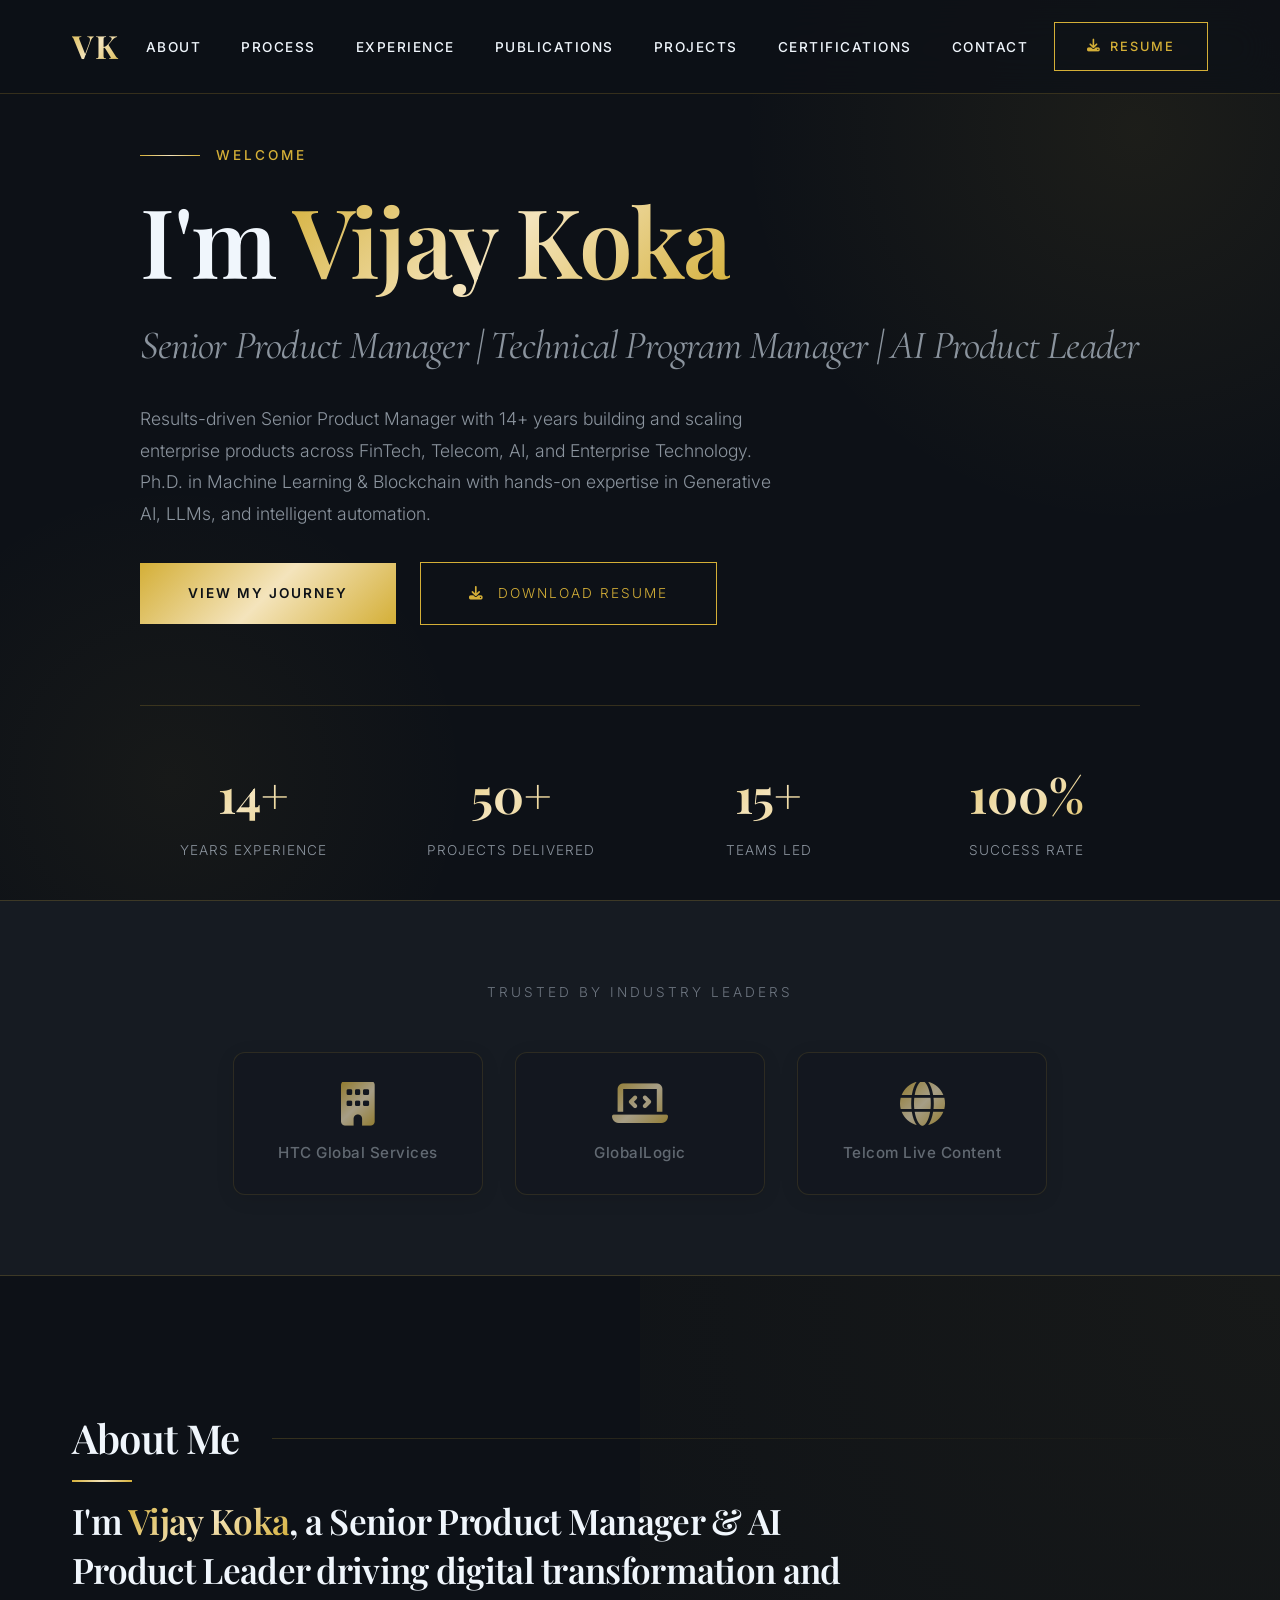
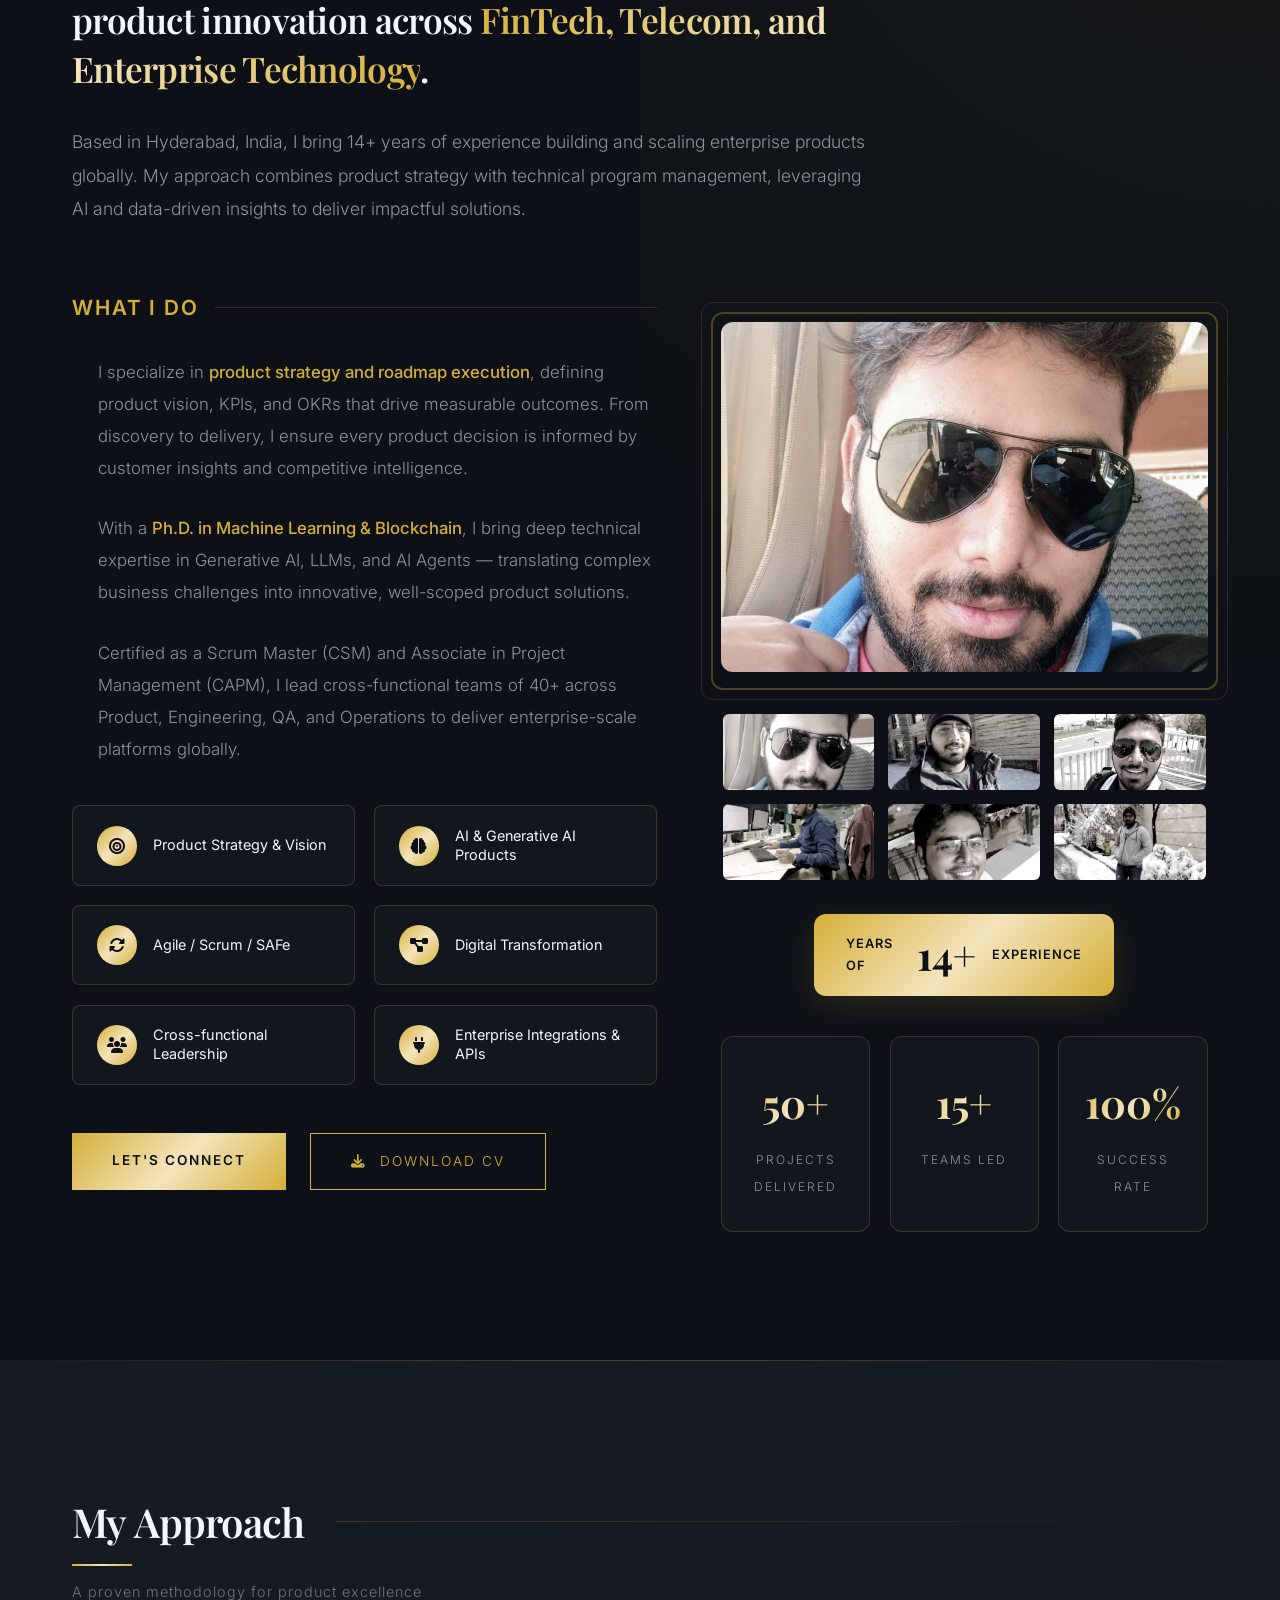
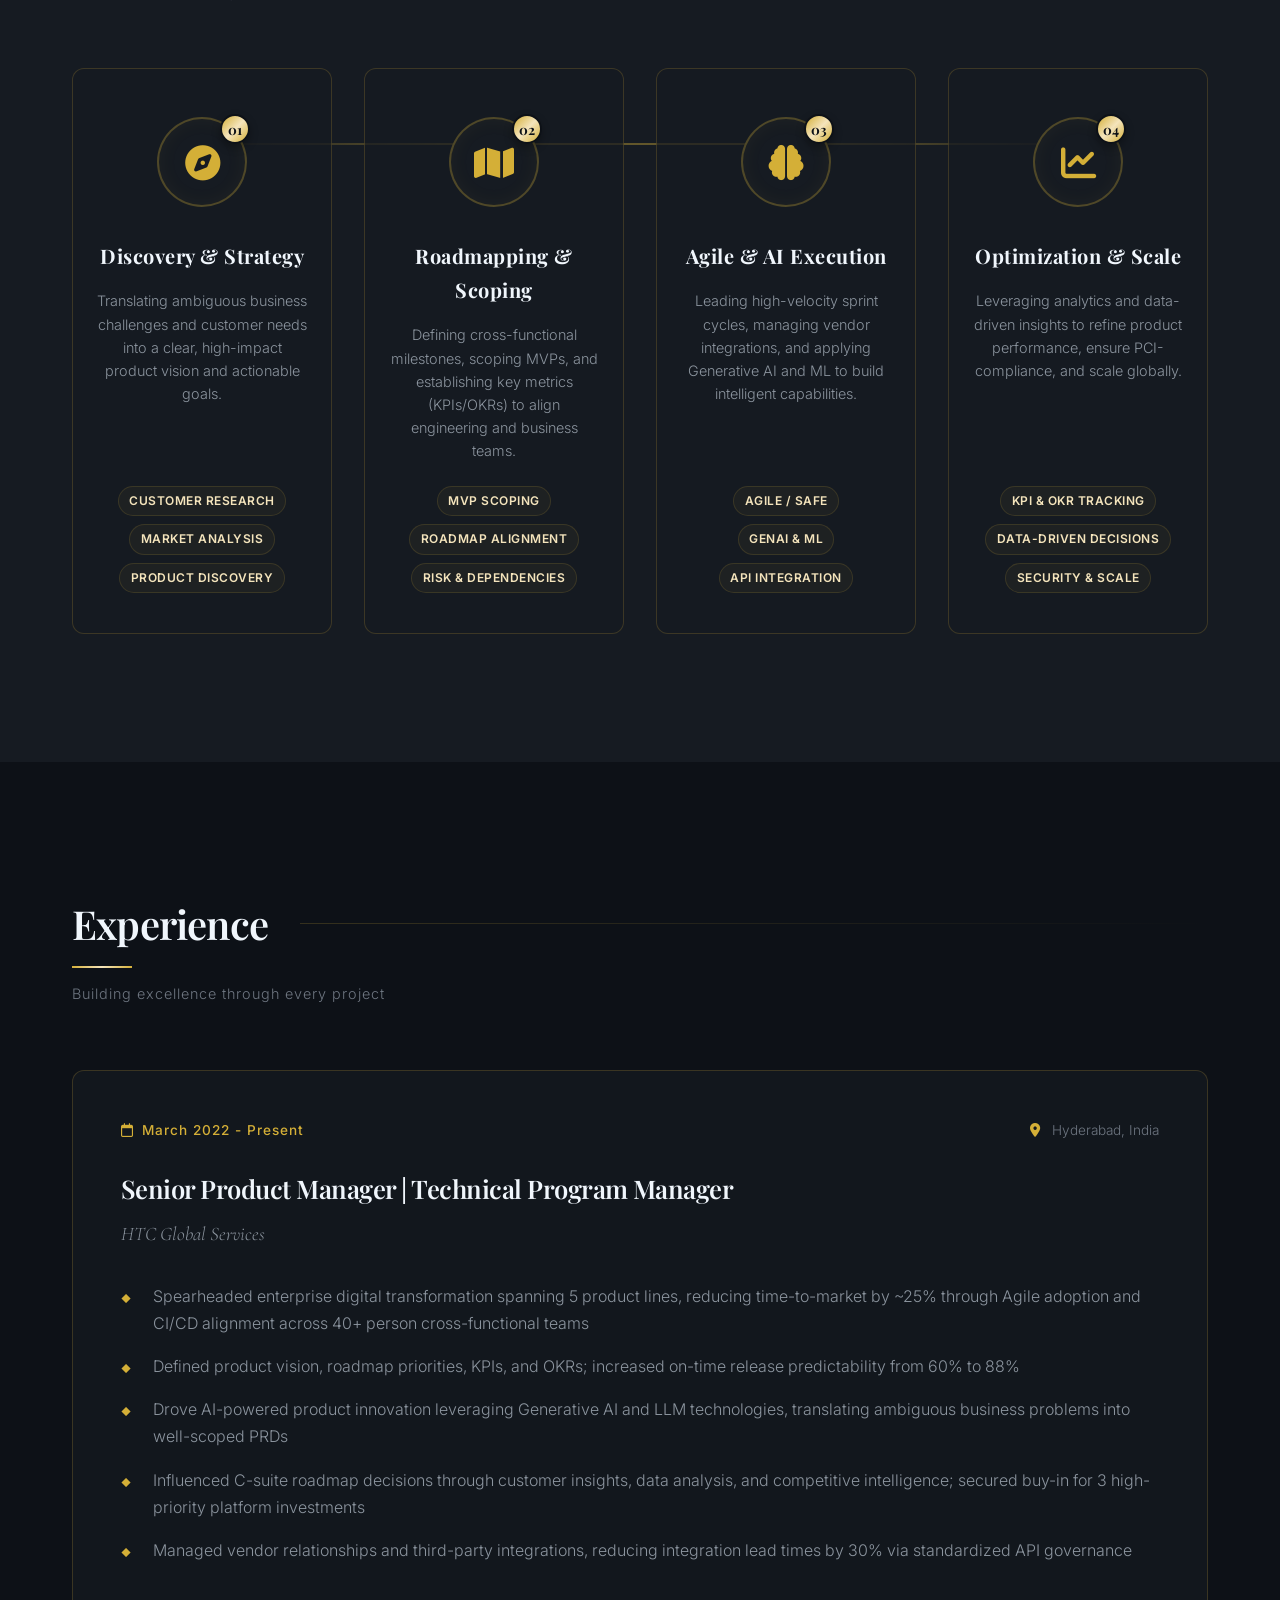
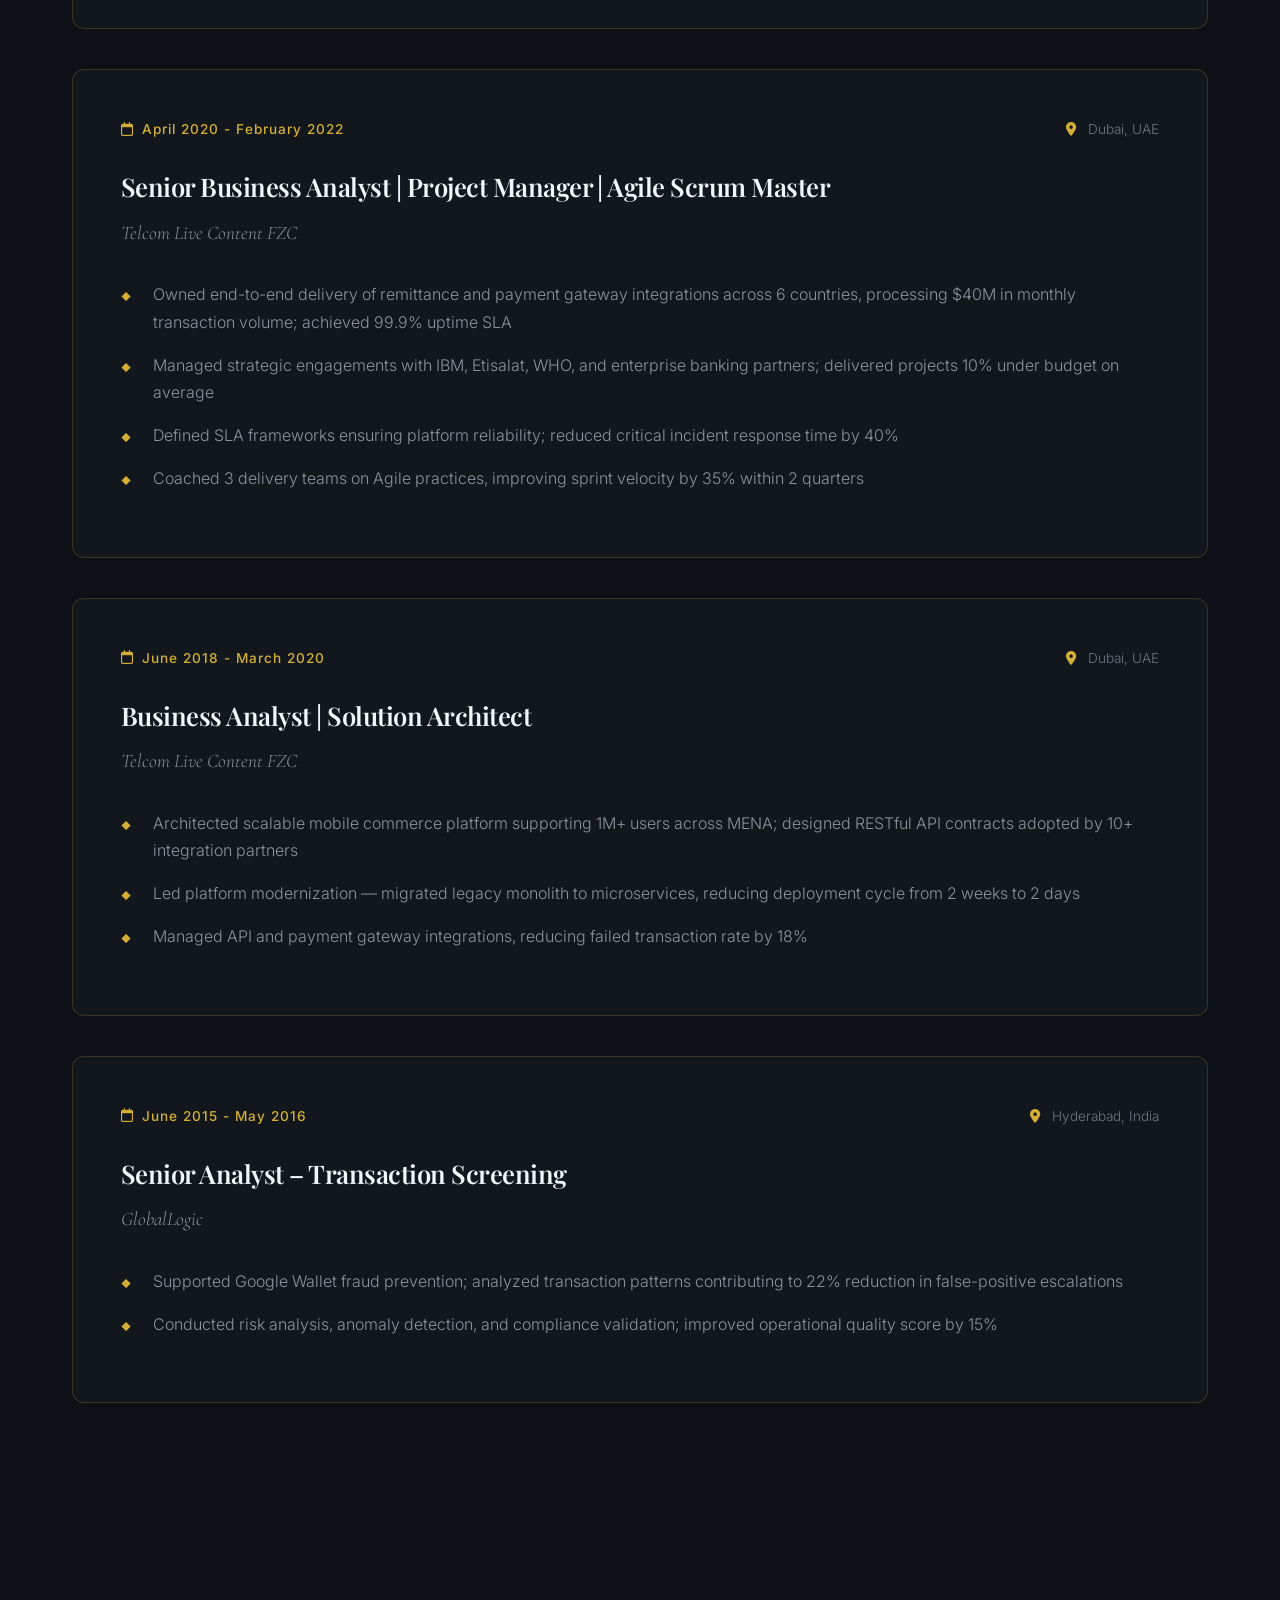
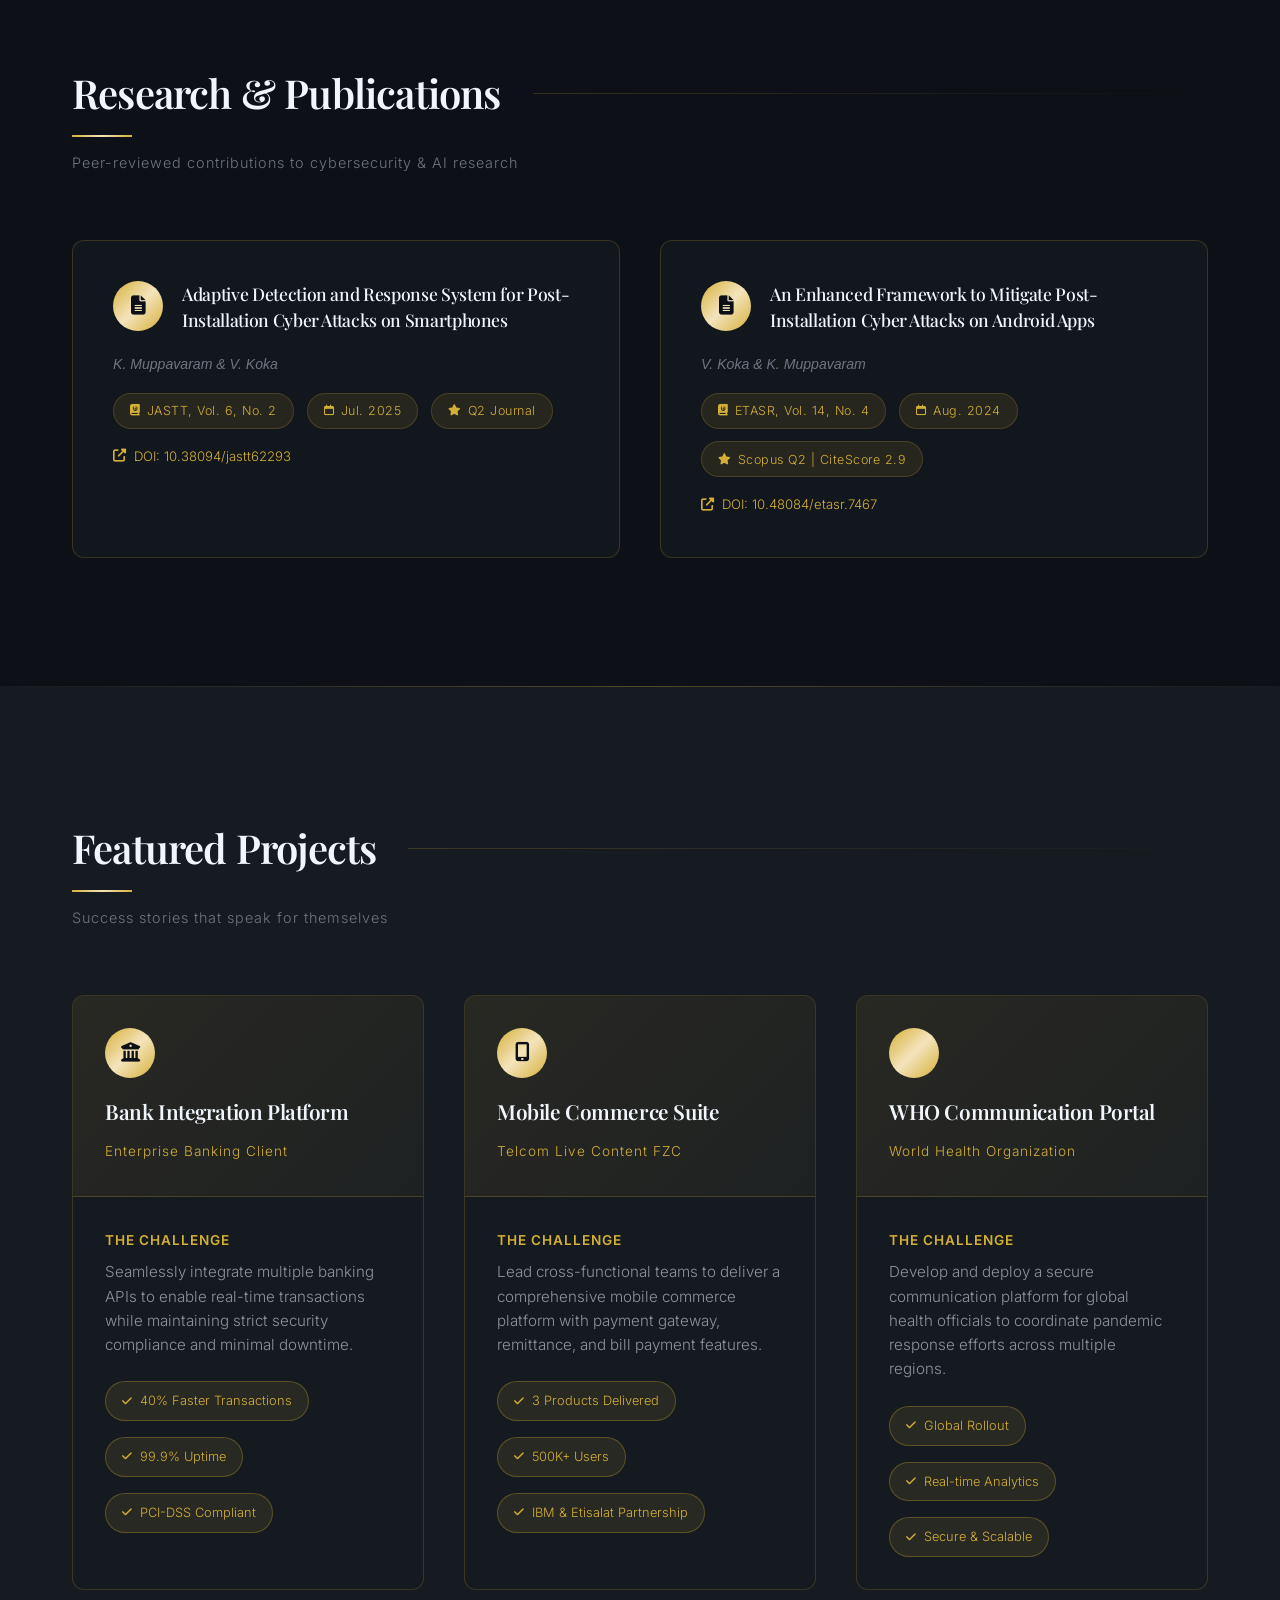
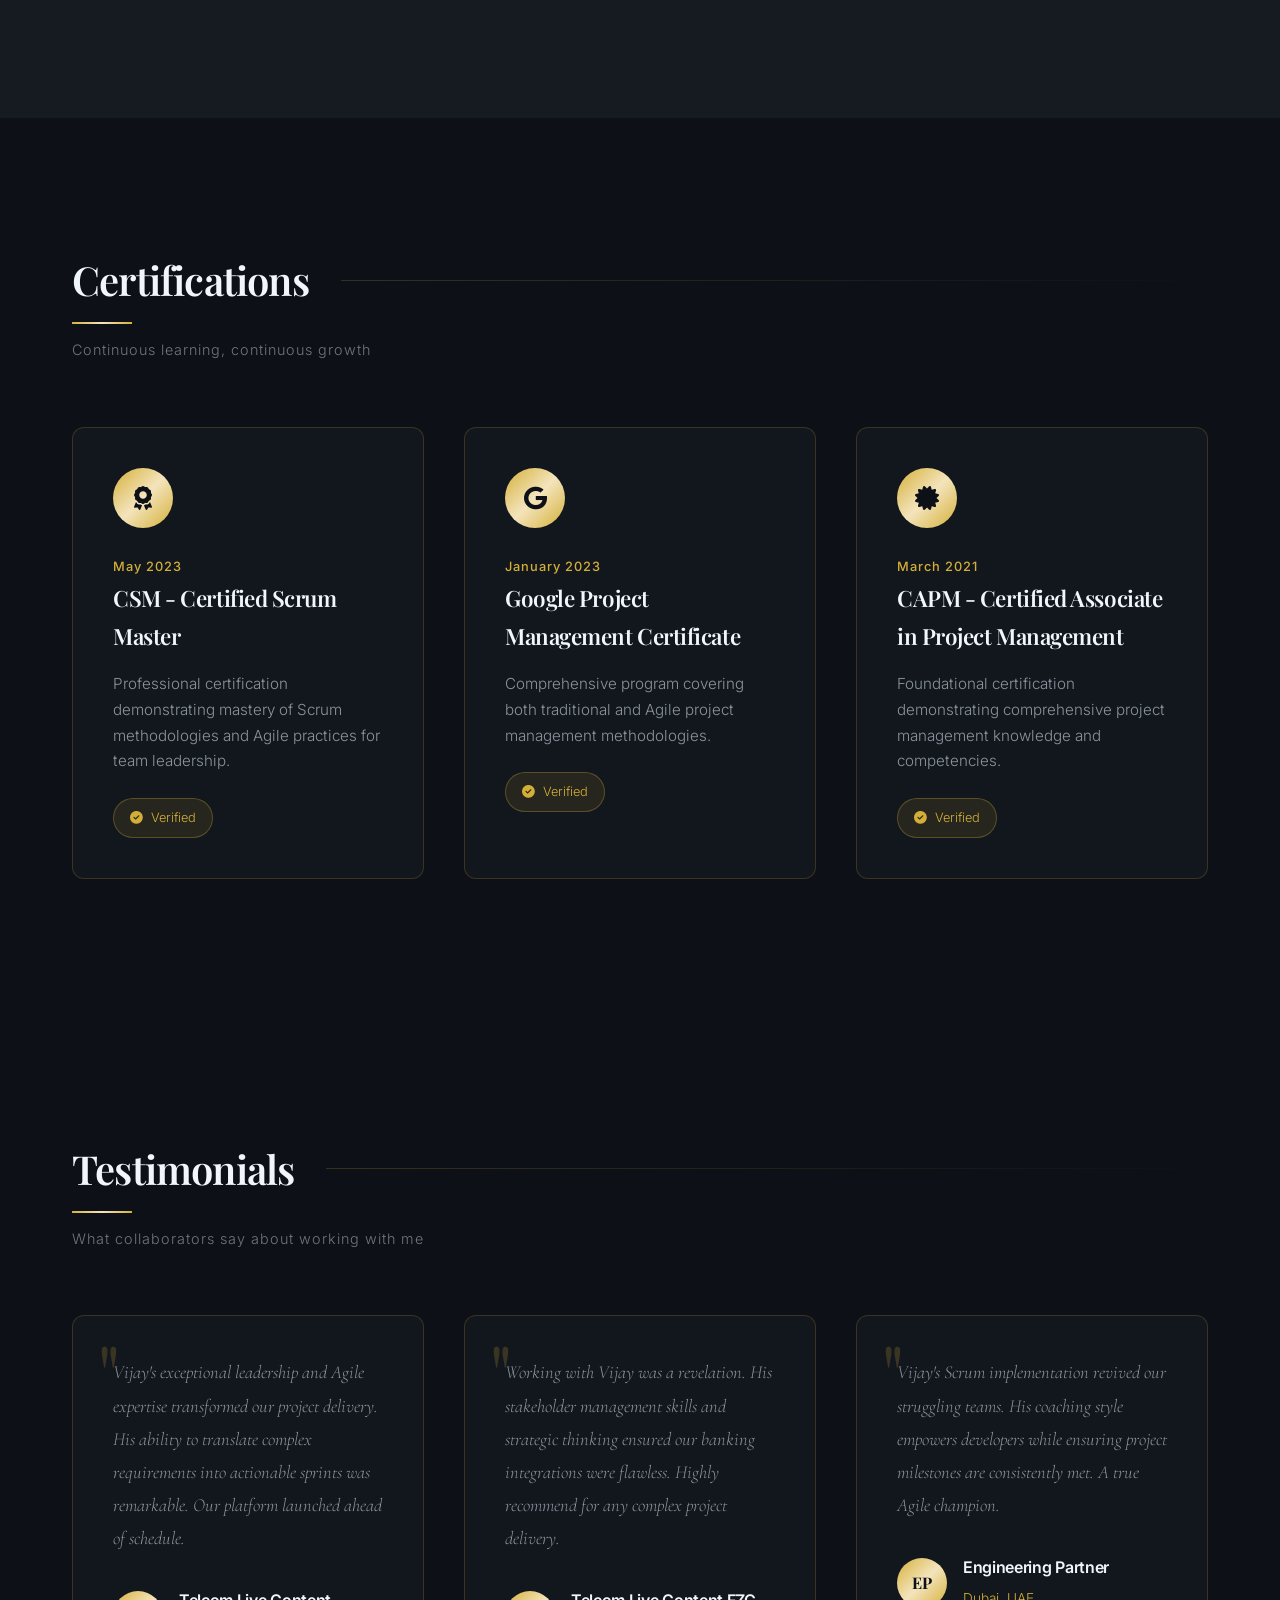
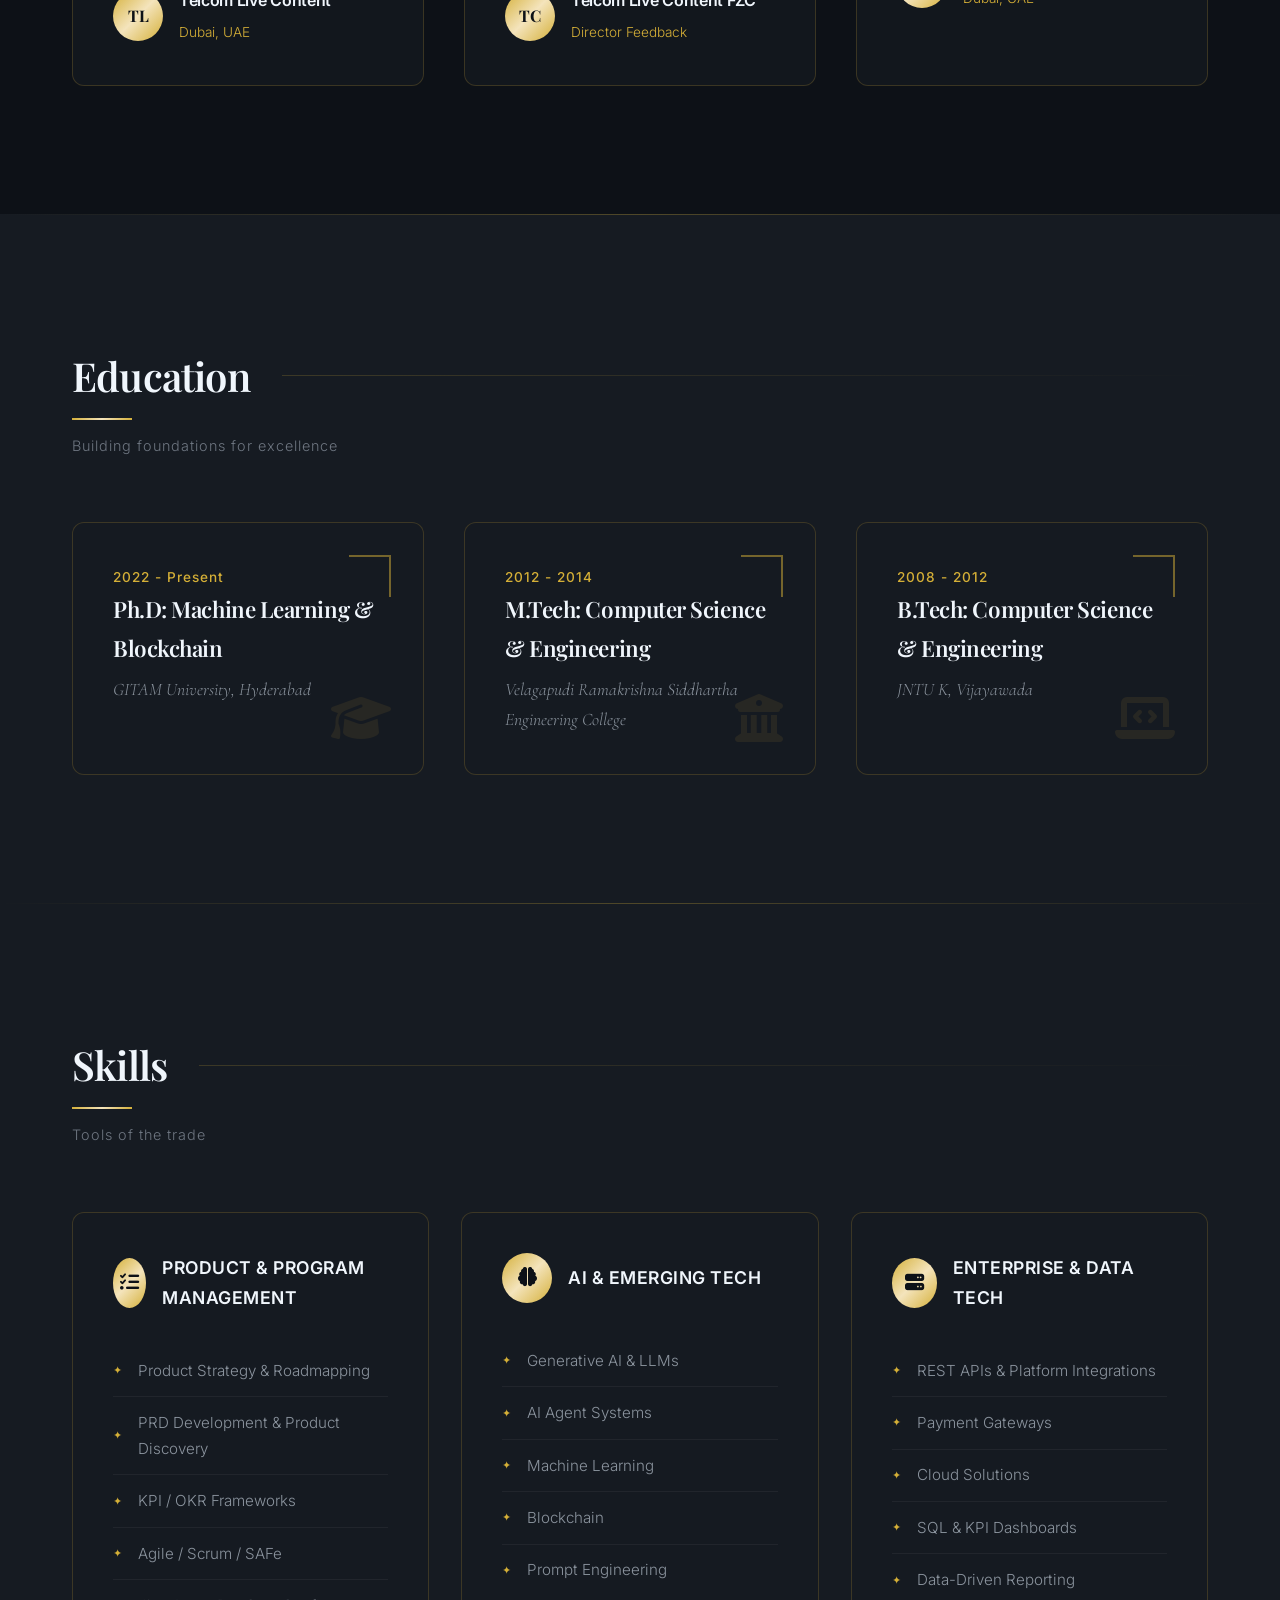
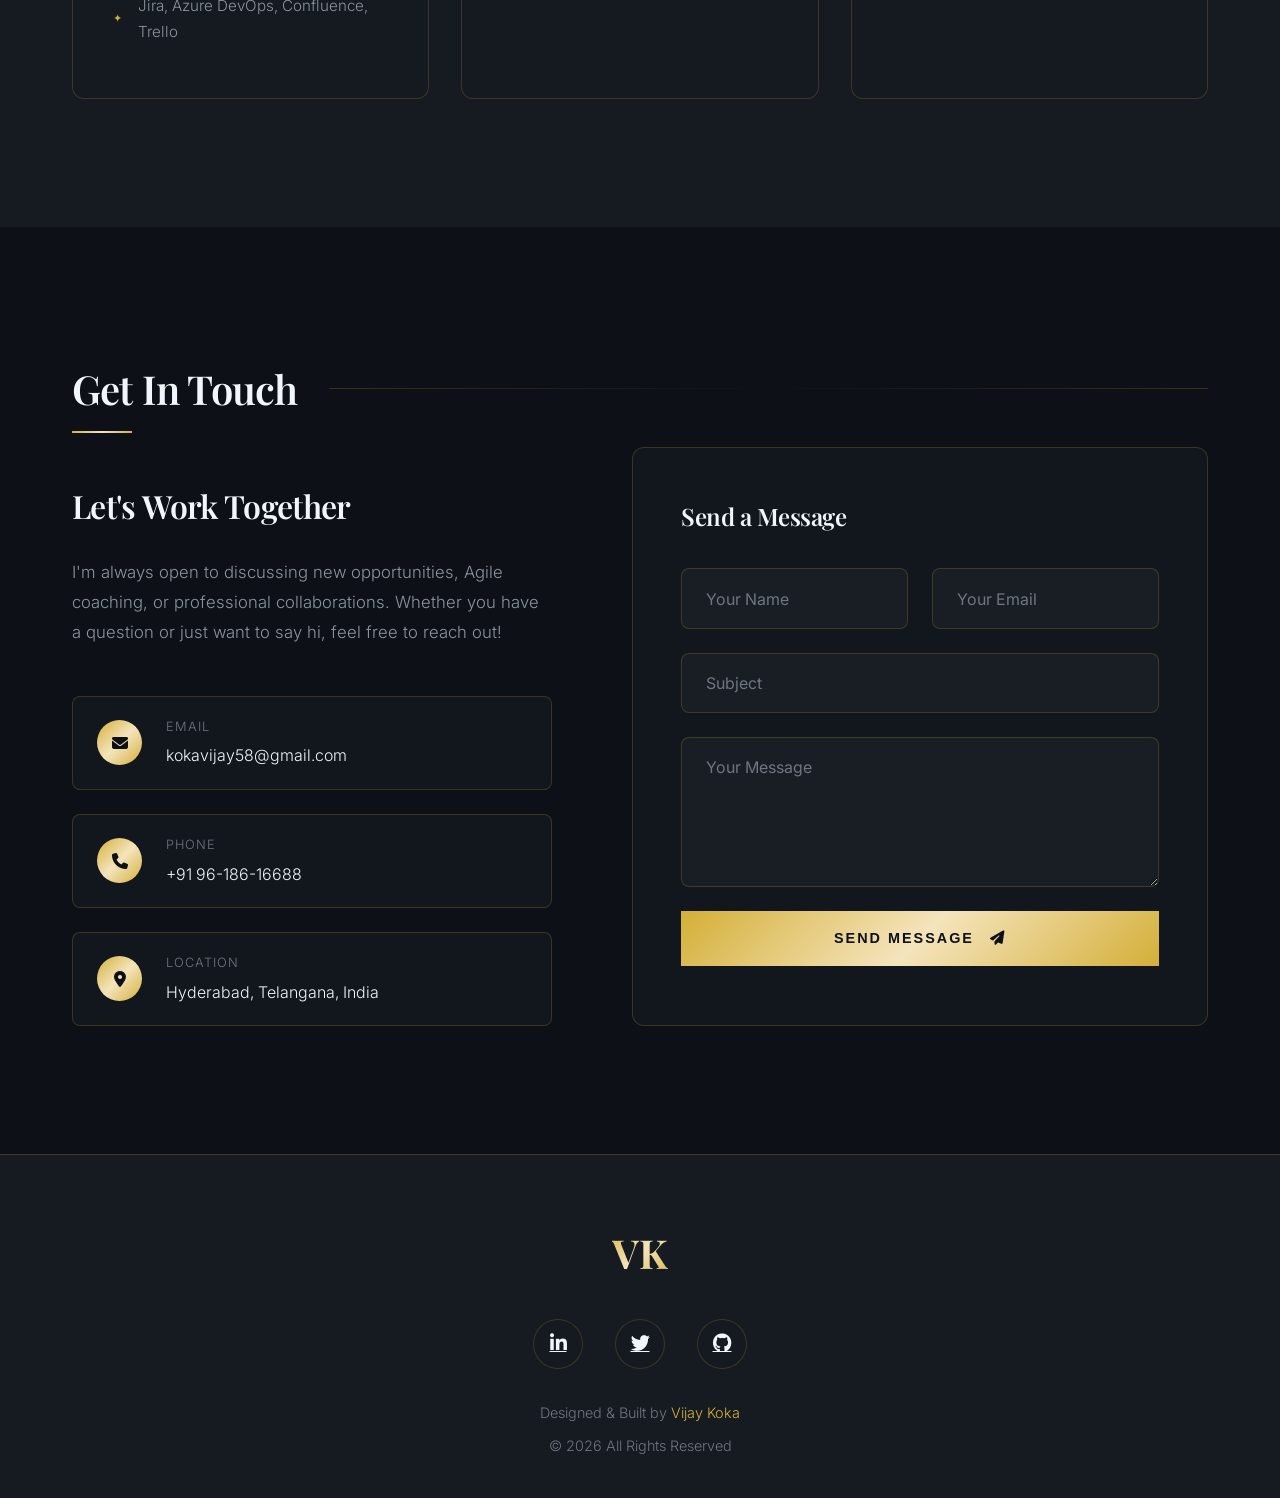
==== commit a086b85d: "Update years of experience from 13+ to 14+" ====
--- a/index.html
+++ b/index.html
@@ -4,7 +4,7 @@
     <meta charset="UTF-8">
     <meta name="viewport" content="width=device-width, initial-scale=1.0">
     <title>Vijay Koka | Senior Product Manager | AI Product Leader</title>
-    <meta name="description" content="Vijay Koka — Senior Product Manager, Technical Program Manager & AI Product Leader with 13+ years in FinTech, Telecom, and Enterprise Technology. Ph.D. in ML & Blockchain.">
+    <meta name="description" content="Vijay Koka — Senior Product Manager, Technical Program Manager & AI Product Leader with 14+ years in FinTech, Telecom, and Enterprise Technology. Ph.D. in ML & Blockchain.">
     <link rel="stylesheet" href="https://cdnjs.cloudflare.com/ajax/libs/font-awesome/6.4.0/css/all.min.css">
     <link href="https://fonts.googleapis.com/css2?family=Playfair+Display:wght@400;500;600;700&family=Inter:wght@300;400;500;600&family=Cormorant+Garamond:wght@400;500;600&display=swap" rel="stylesheet">
     <style>
@@ -2319,7 +2319,7 @@
             </div>
             <h1>I'm <span class="gold">Vijay Koka</span></h1>
             <h2>Senior Product Manager | Technical Program Manager | AI Product Leader</h2>
-            <p>Results-driven Senior Product Manager with 13+ years building and scaling enterprise products across FinTech, Telecom, AI, and Enterprise Technology. Ph.D. in Machine Learning & Blockchain with hands-on expertise in Generative AI, LLMs, and intelligent automation.</p>
+            <p>Results-driven Senior Product Manager with 14+ years building and scaling enterprise products across FinTech, Telecom, AI, and Enterprise Technology. Ph.D. in Machine Learning & Blockchain with hands-on expertise in Generative AI, LLMs, and intelligent automation.</p>
             <div class="hero-cta">
                 <a href="#experience" class="cta-btn">View My Journey</a>
                 <a href="Vijay_Koka_Resume.pdf" class="download-btn" download><i class="fas fa-download"></i> Download Resume</a>
@@ -2327,7 +2327,7 @@
 
             <div class="hero-stats">
                 <div class="stat-item">
-                    <span class="stat-number">13+</span>
+                    <span class="stat-number">14+</span>
                     <span class="stat-label">Years Experience</span>
                 </div>
                 <div class="stat-item">
@@ -2379,7 +2379,7 @@
                         I'm <span class="highlight">Vijay Koka</span>, a Senior Product Manager & AI Product Leader driving digital transformation and product innovation across <span class="highlight">FinTech, Telecom, and Enterprise Technology</span>.
                     </h3>
                     <p class="about-bio">
-                        Based in Hyderabad, India, I bring 13+ years of experience building and scaling enterprise products globally. My approach combines product strategy with technical program management, leveraging AI and data-driven insights to deliver impactful solutions.
+                        Based in Hyderabad, India, I bring 14+ years of experience building and scaling enterprise products globally. My approach combines product strategy with technical program management, leveraging AI and data-driven insights to deliver impactful solutions.
                     </p>
                 </div>
 
@@ -2447,7 +2447,7 @@
 
                         <div class="profile-badge">
                             <span>Years of</span>
-                            <strong>13+</strong>
+                            <strong>14+</strong>
                             <span>Experience</span>
                         </div>
 
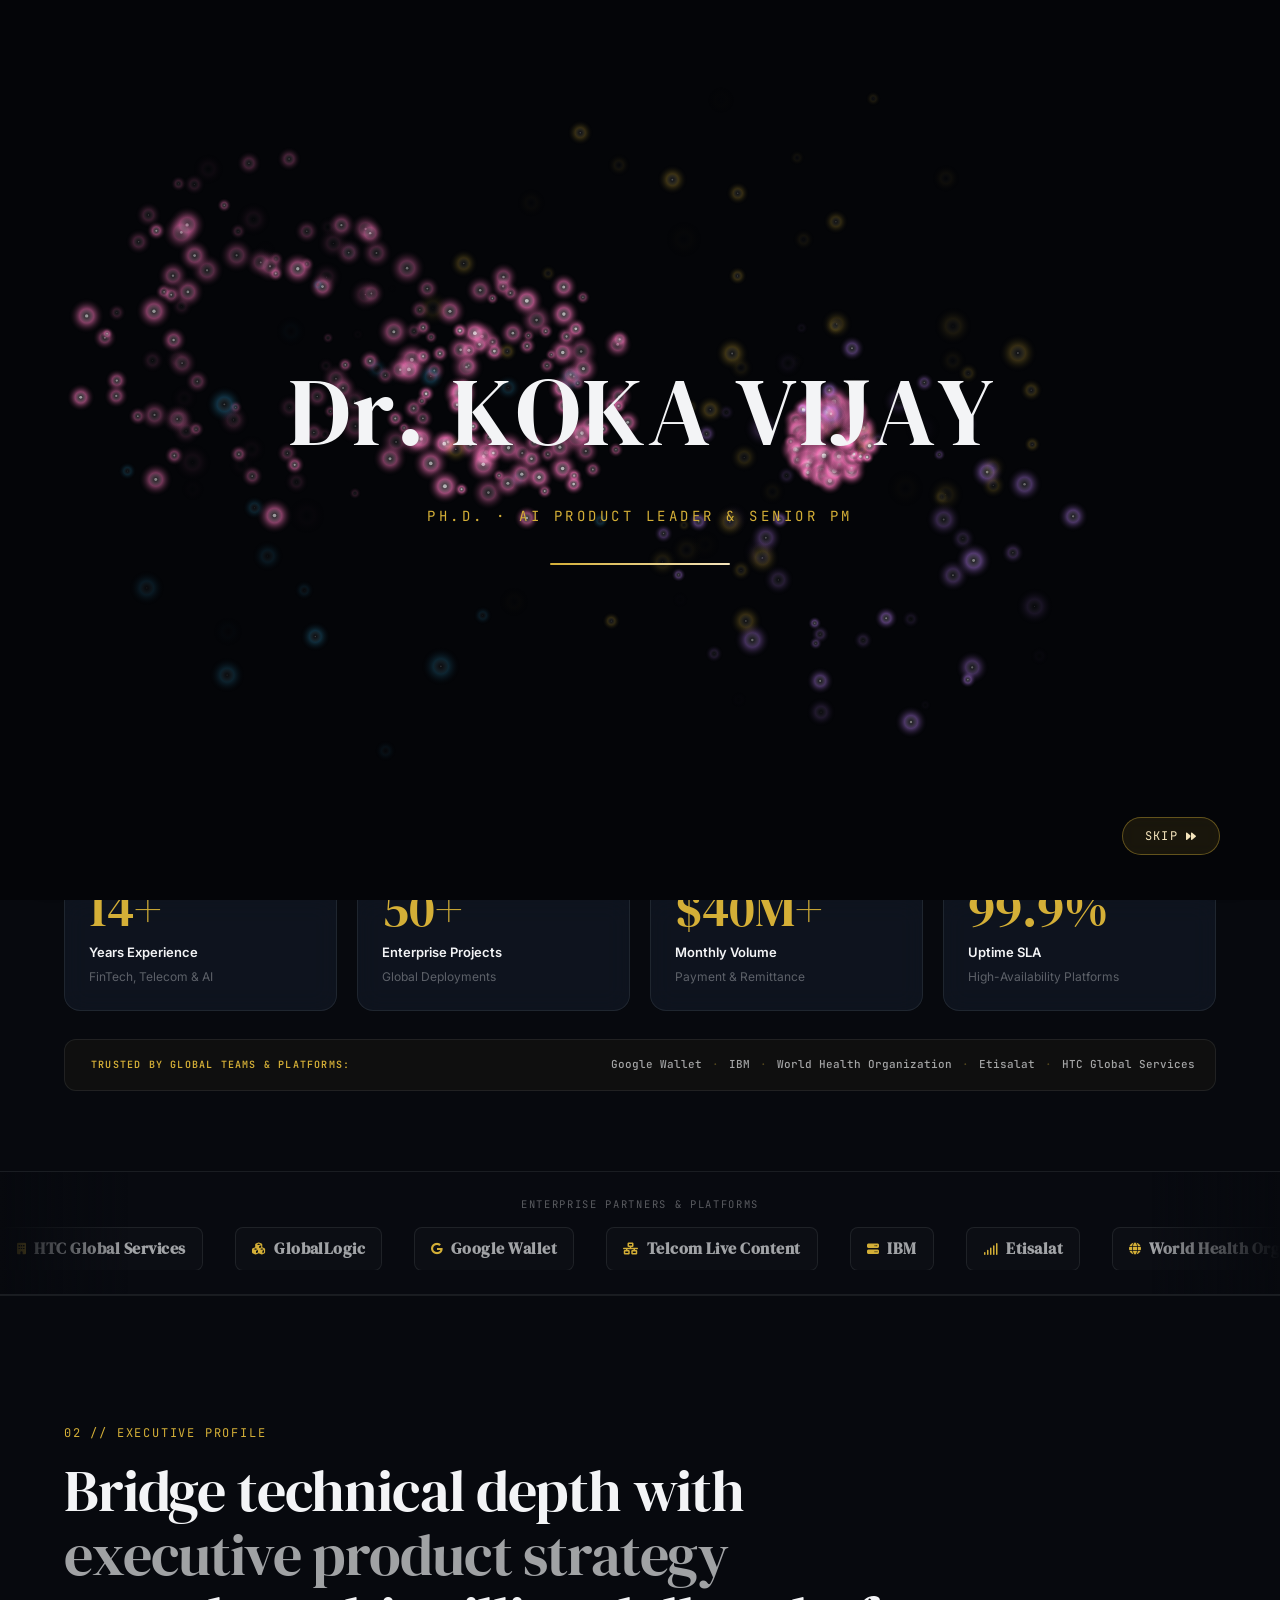
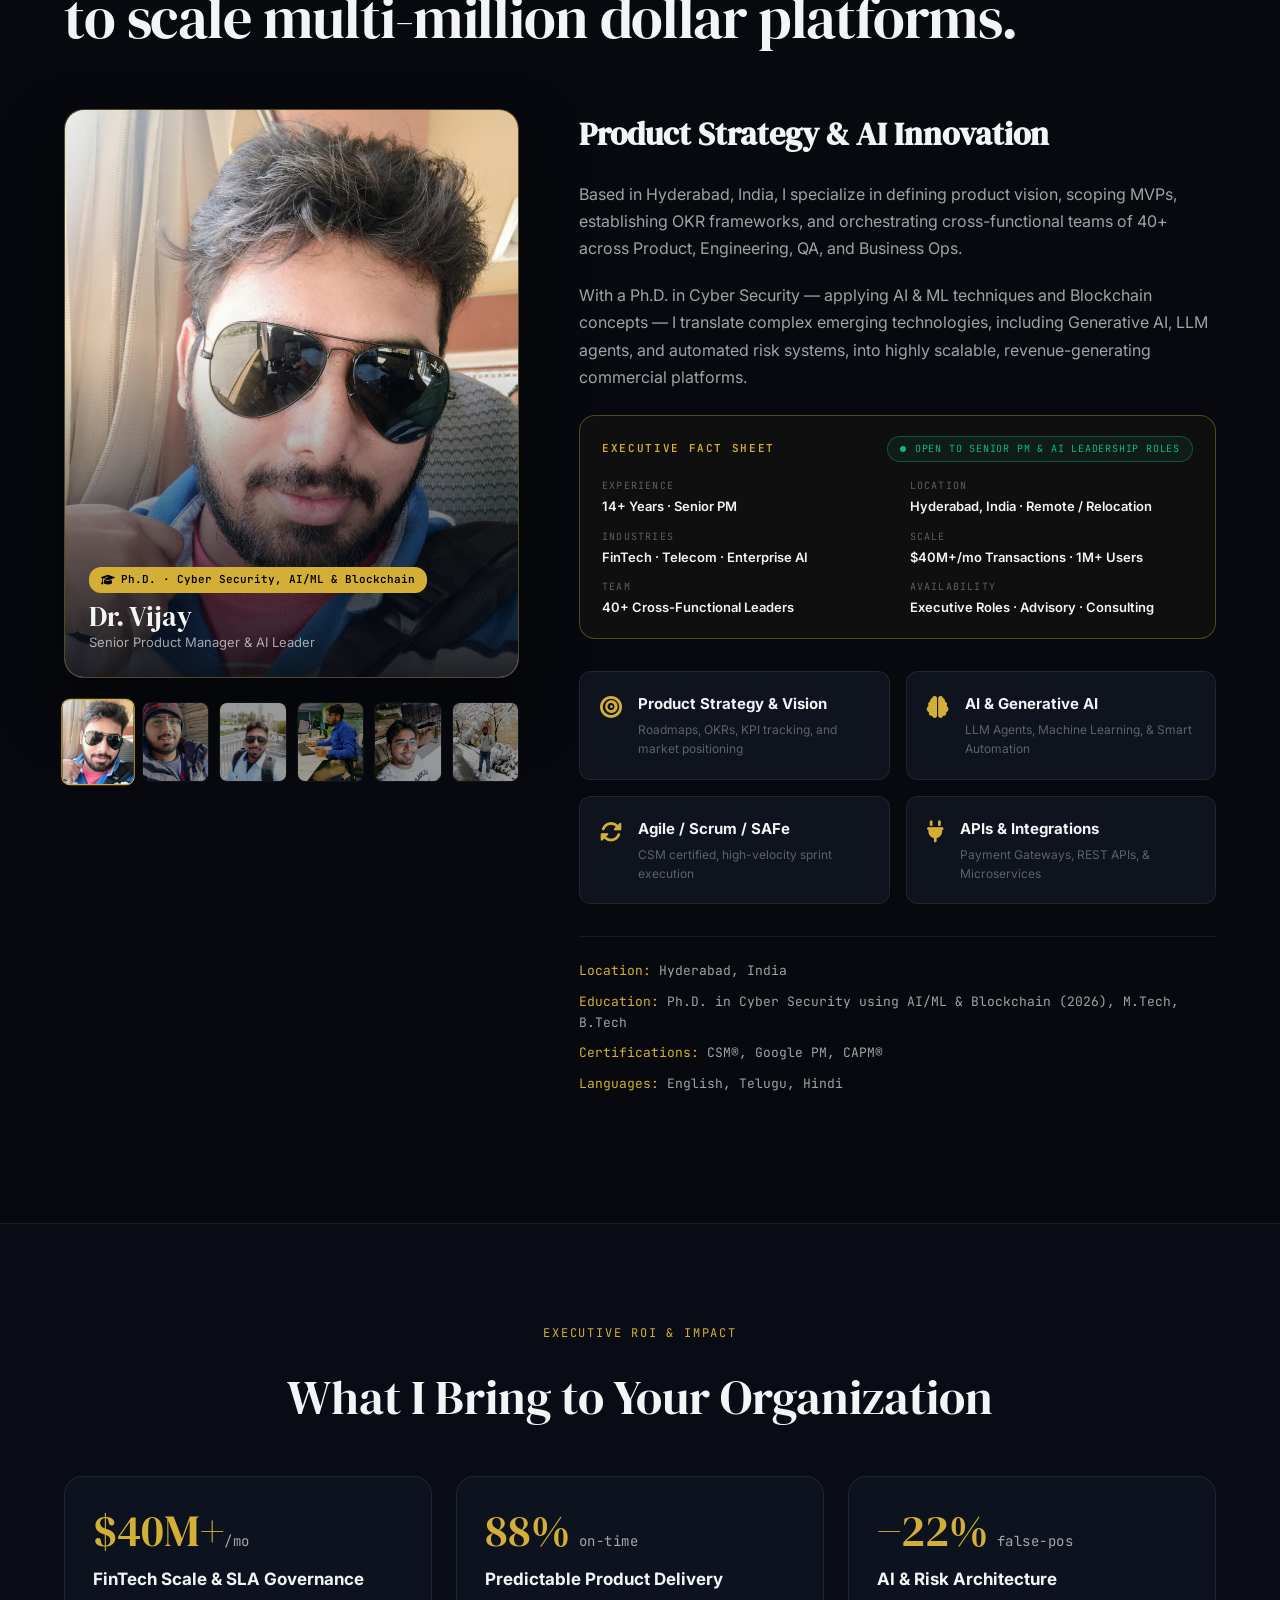
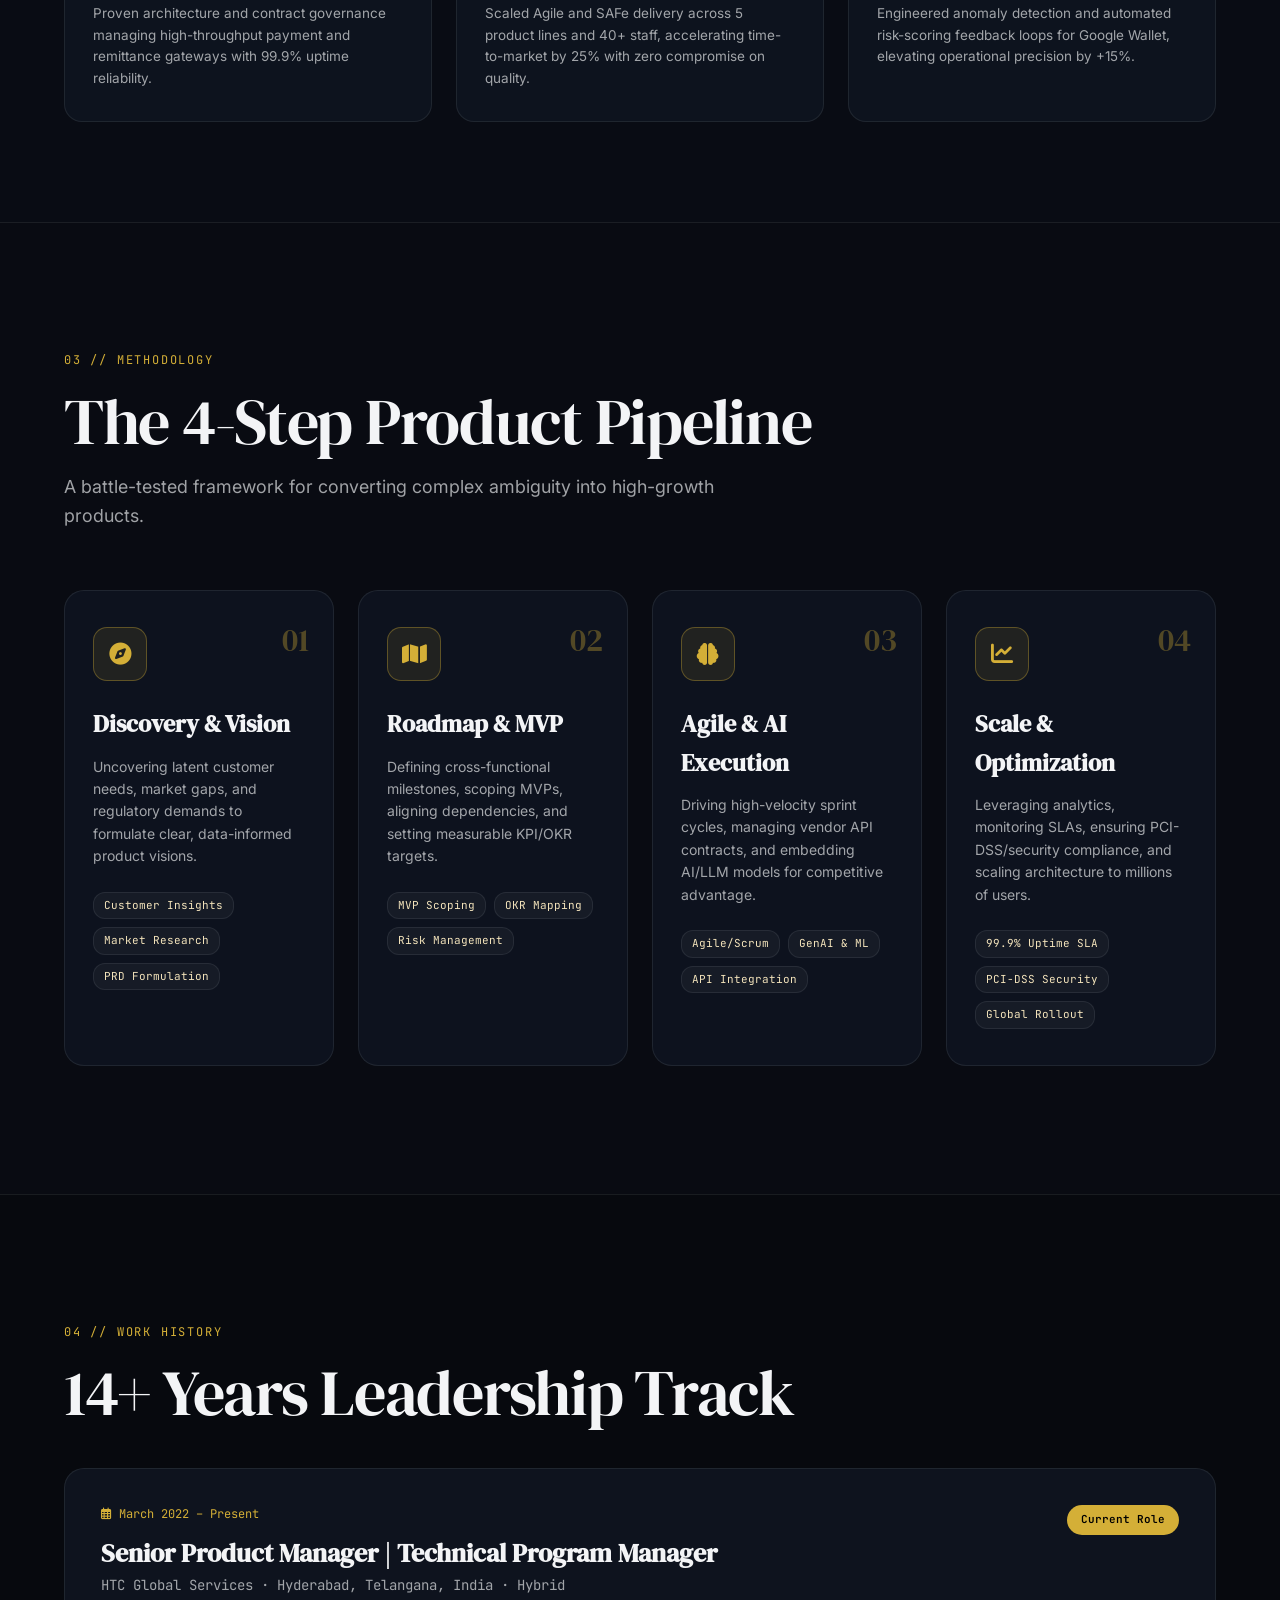
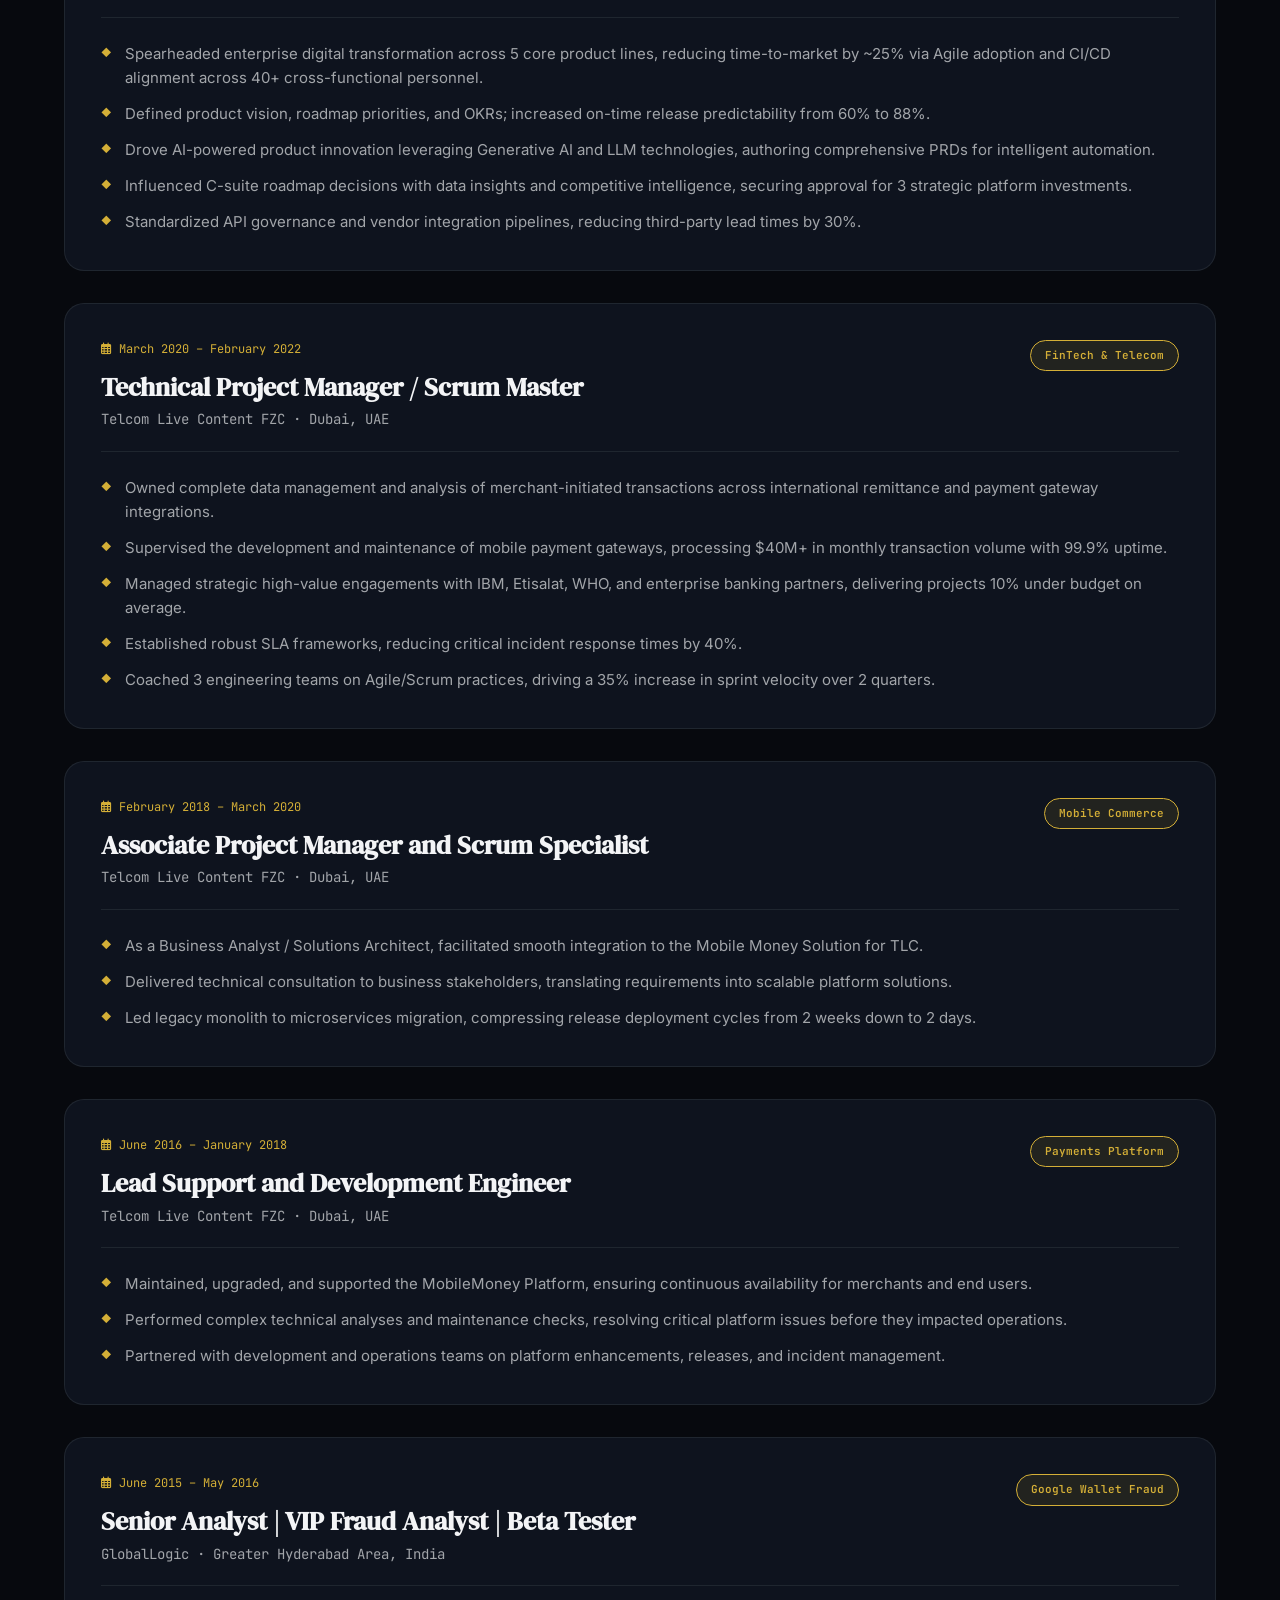
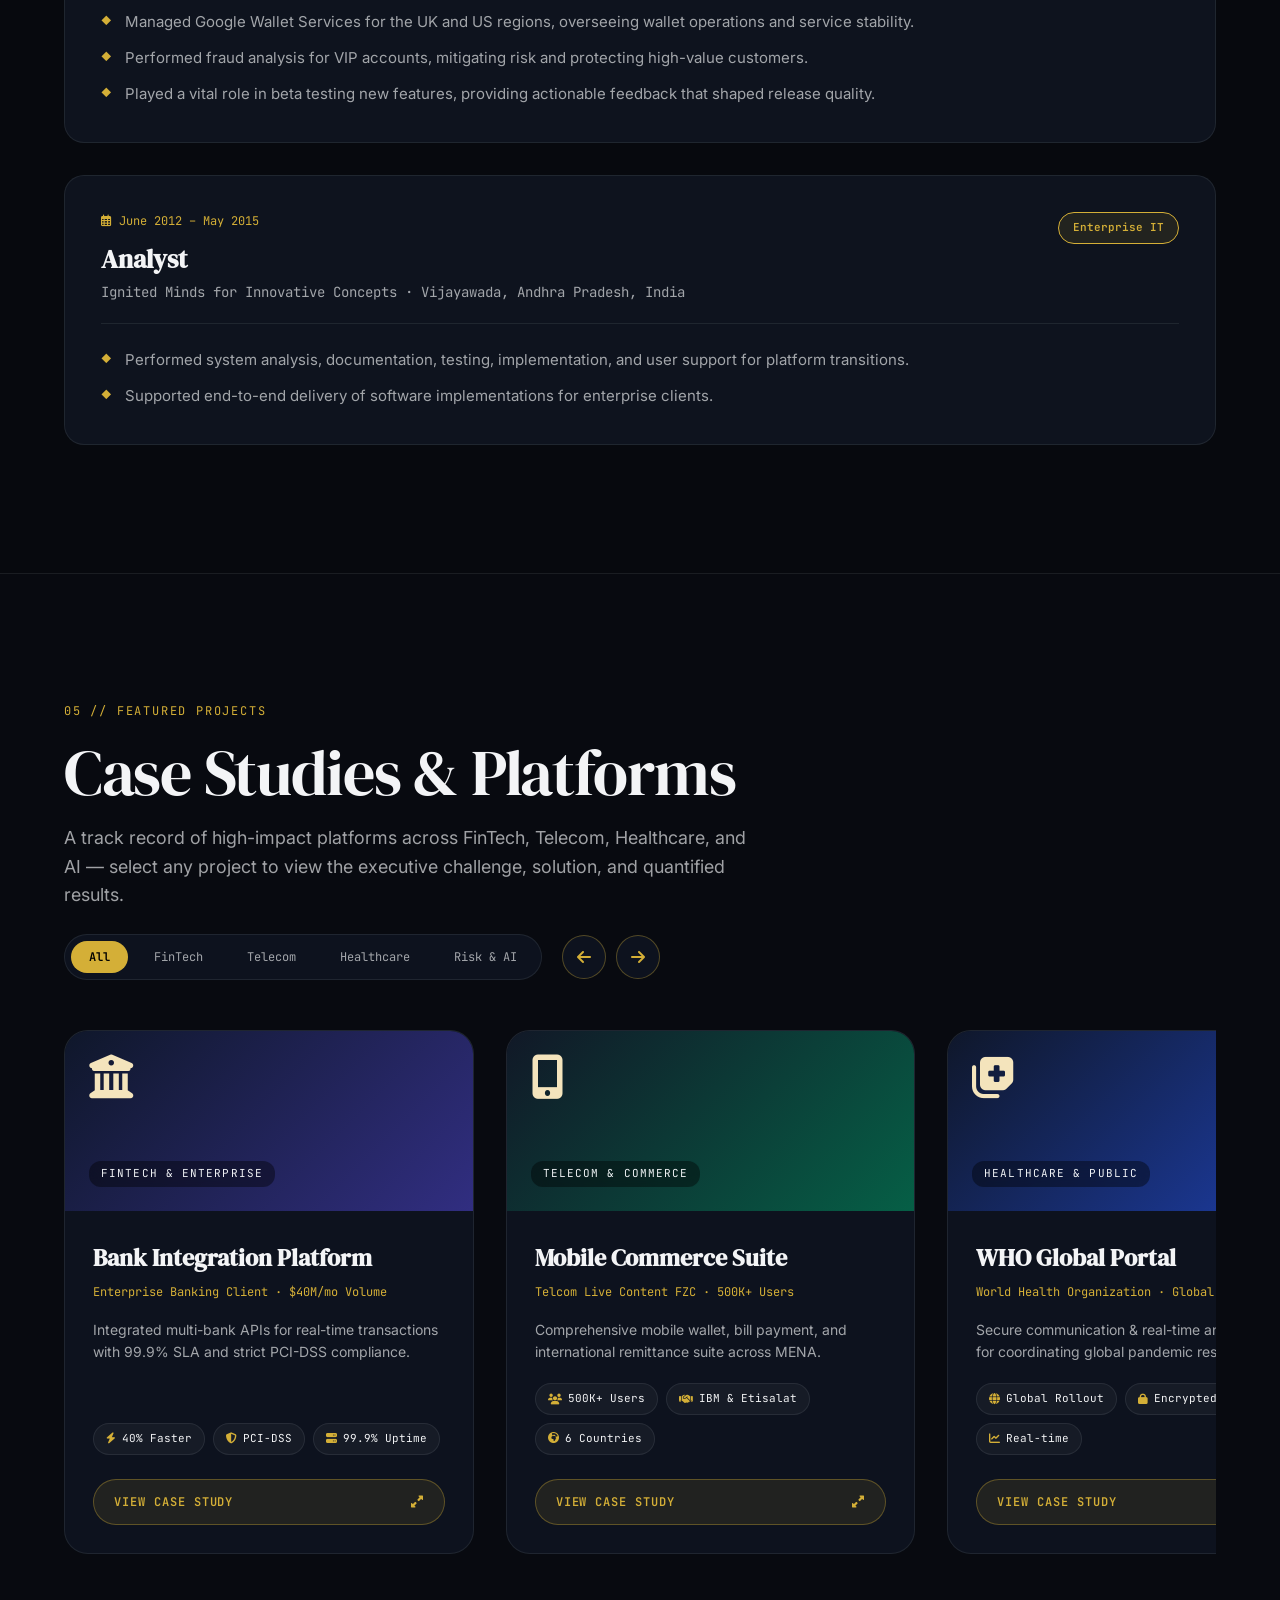
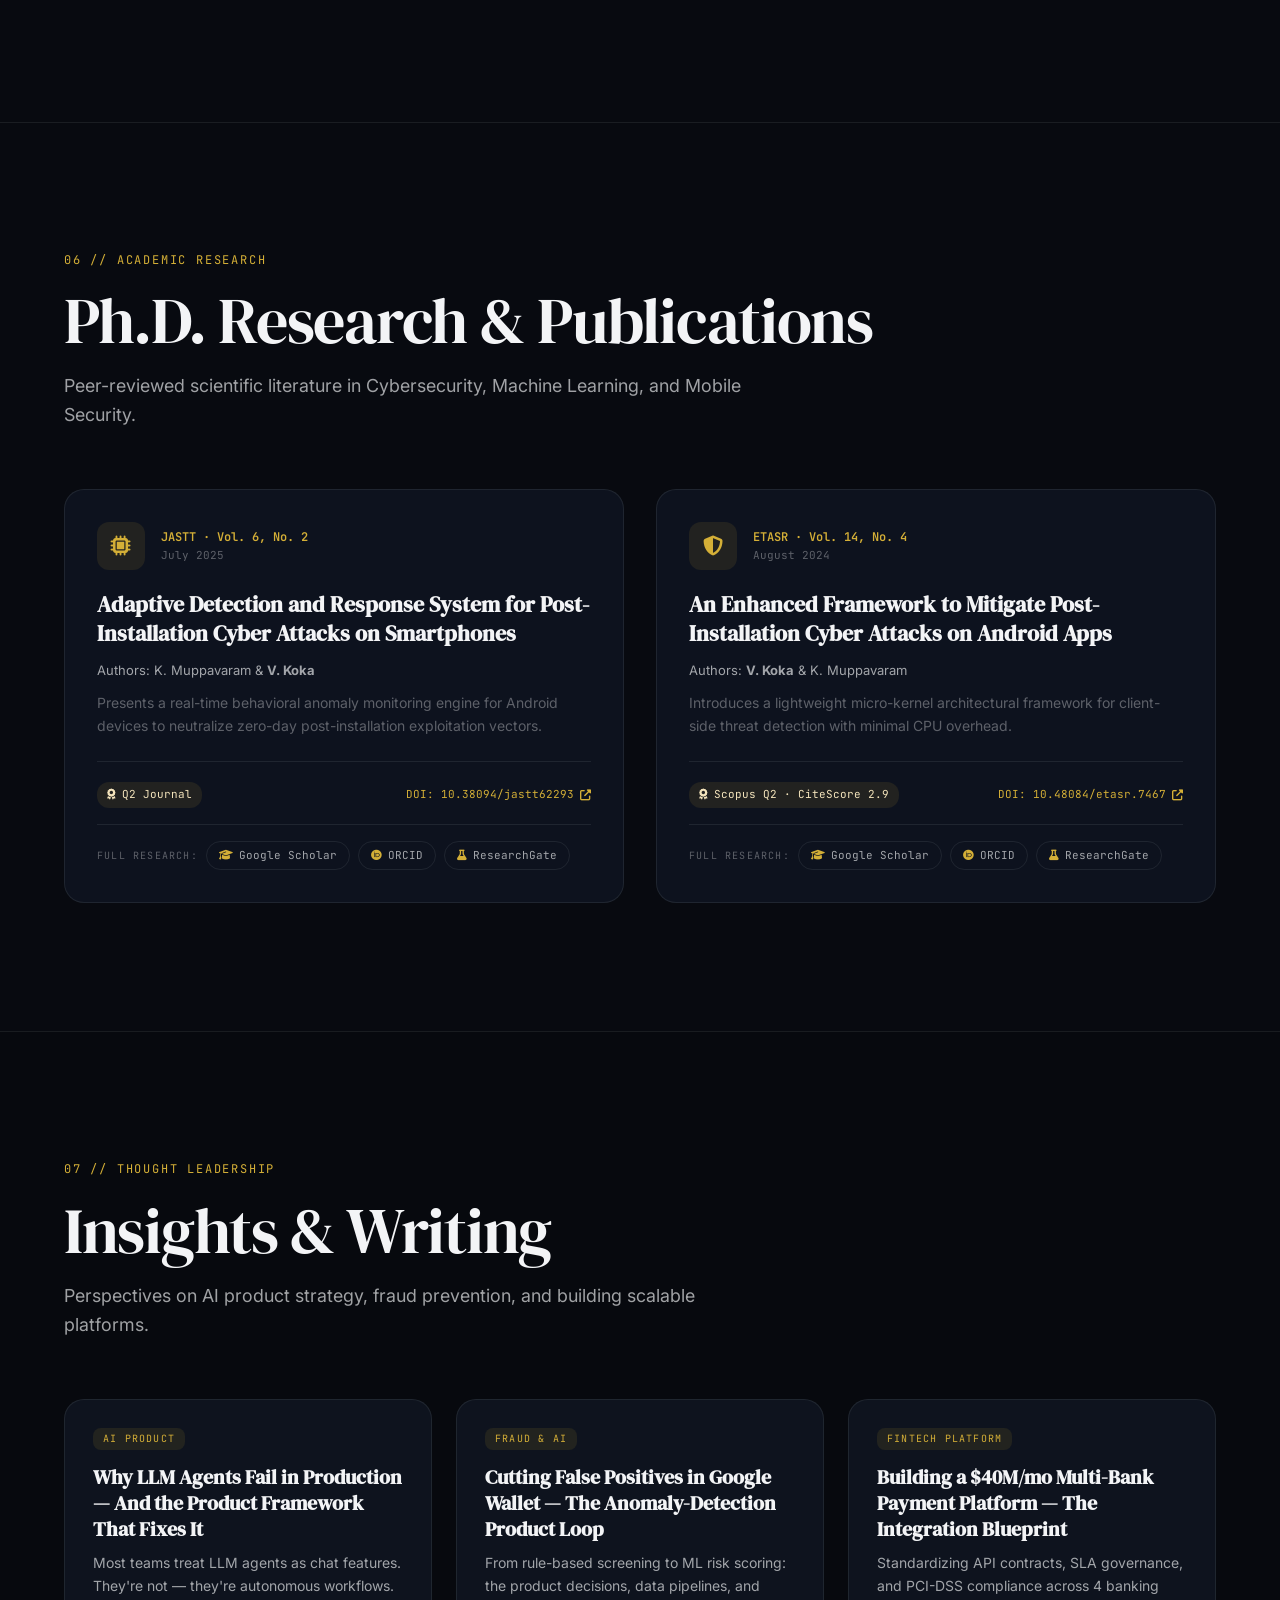
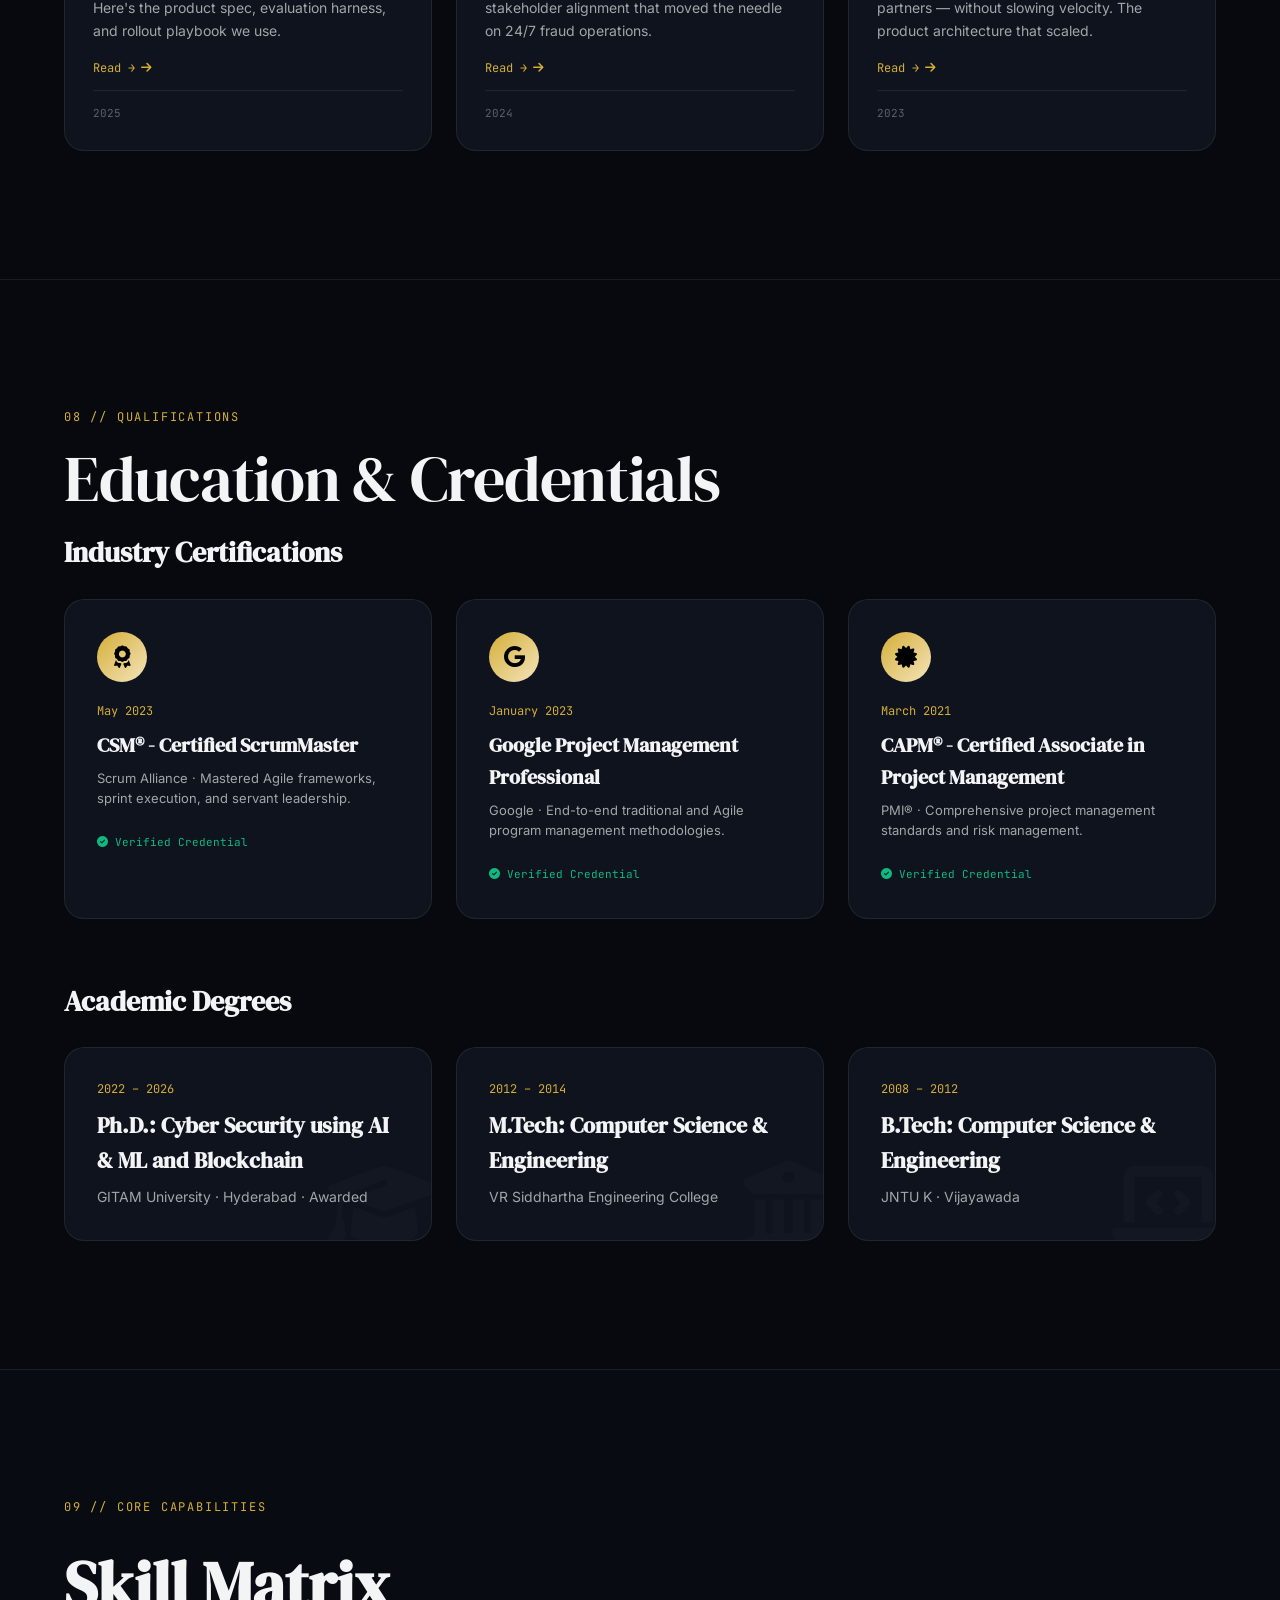
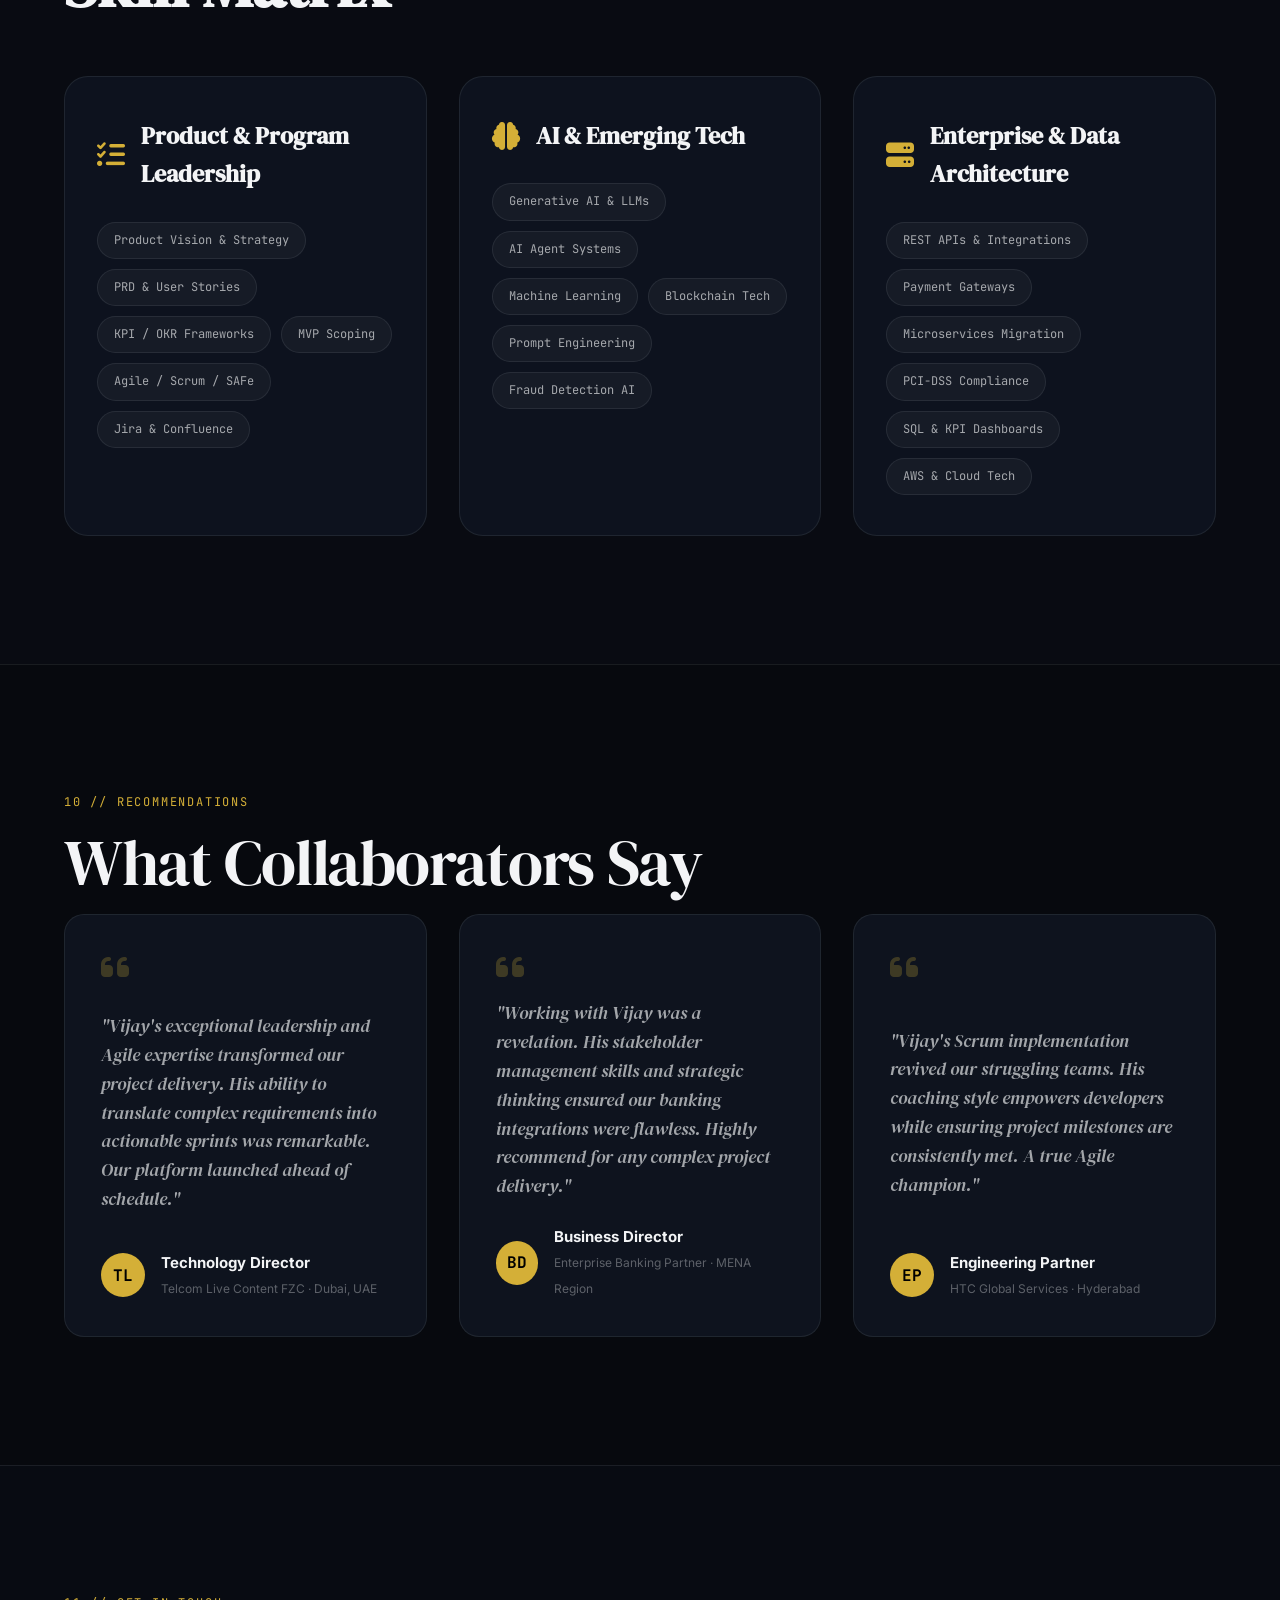
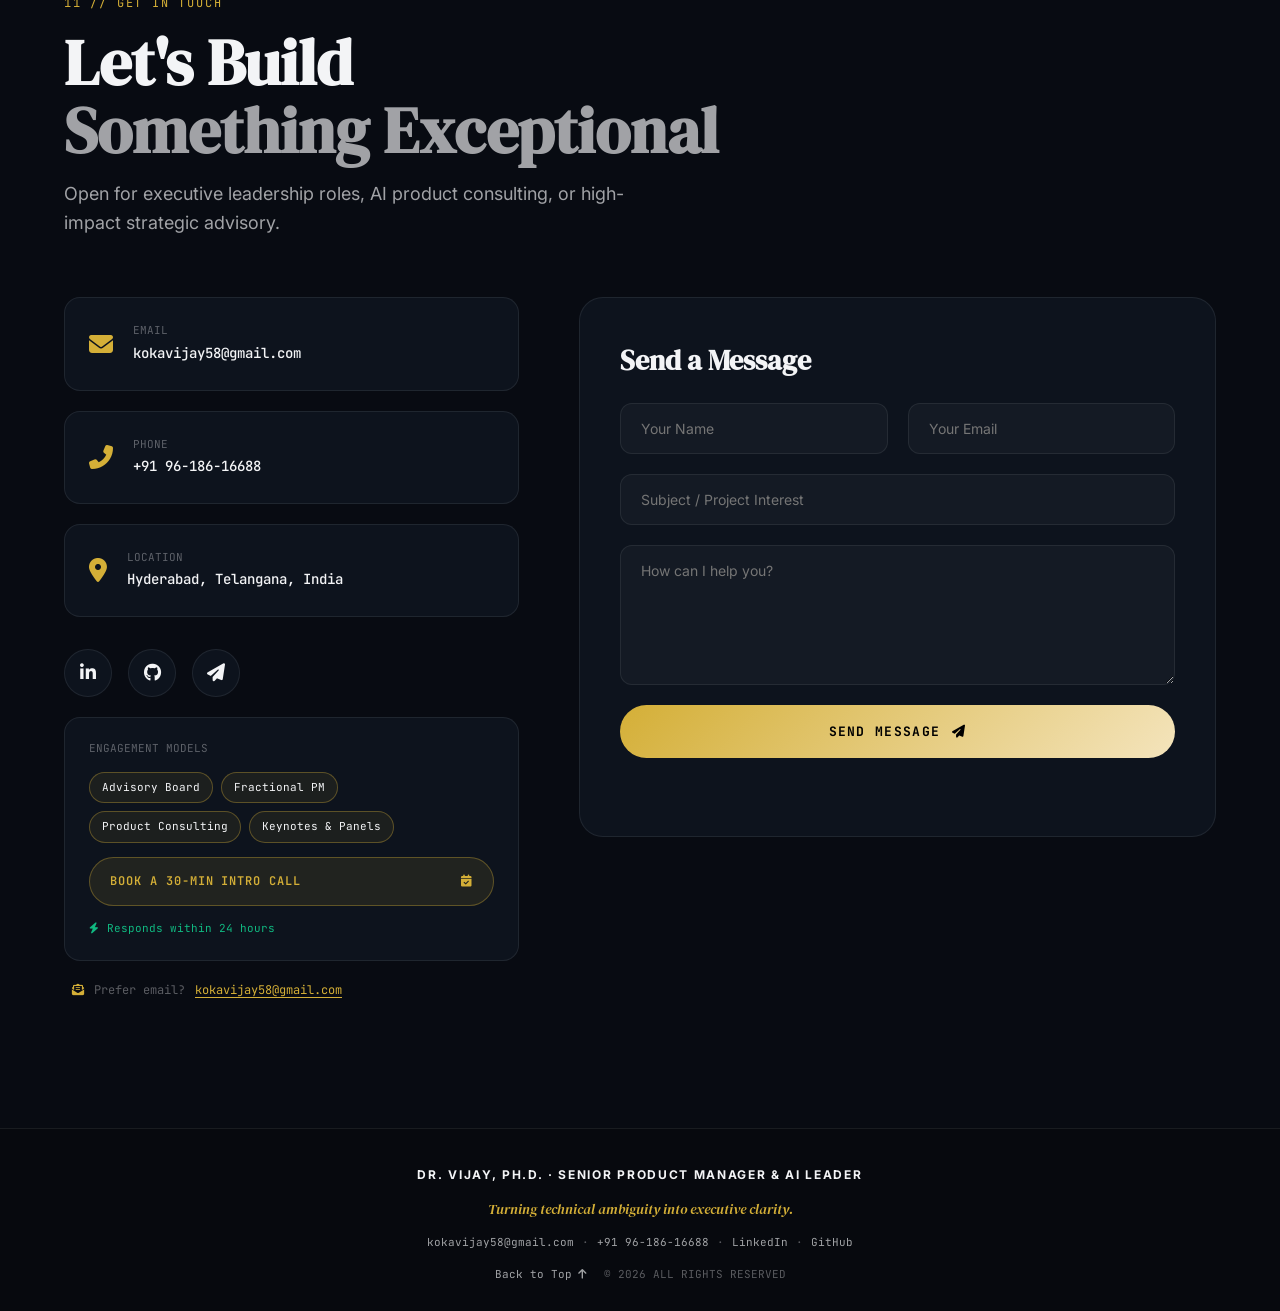
==== commit db90c412: "Deploy updated 3D executive portfolio, executive brief, and visitor UX enhancements" ====
--- a/index.html
+++ b/index.html
@@ -1,3160 +1,1320 @@
 <!DOCTYPE html>
-<html lang="en">
+<html lang="en" data-theme="dark">
 <head>
-    <meta charset="UTF-8">
-    <meta name="viewport" content="width=device-width, initial-scale=1.0">
-    <title>Vijay Koka | Senior Product Manager | AI Product Leader</title>
-    <meta name="description" content="Vijay Koka — Senior Product Manager, Technical Program Manager & AI Product Leader with 14+ years in FinTech, Telecom, and Enterprise Technology. Ph.D. in ML & Blockchain.">
-    <link rel="stylesheet" href="https://cdnjs.cloudflare.com/ajax/libs/font-awesome/6.4.0/css/all.min.css">
-    <link href="https://fonts.googleapis.com/css2?family=Playfair+Display:wght@400;500;600;700&family=Inter:wght@300;400;500;600&family=Cormorant+Garamond:wght@400;500;600&display=swap" rel="stylesheet">
-    <style>
-        :root {
-            --primary: #0d1117;
-            --secondary: #161b22;
-            --tertiary: #21262d;
-            --accent-gold: #d4af37;
-            --accent-gold-light: #f4e4bc;
-            --accent-gold-dim: rgba(212, 175, 55, 0.3);
-            --light: #f0f6fc;
-            --text: #8b949e;
-            --text-dim: #6e7681;
-            --gradient-luxury: linear-gradient(135deg, #d4af37 0%, #f4e4bc 50%, #d4af37 100%);
-            --glass-bg: rgba(22, 27, 34, 0.7);
-            --glass-border: rgba(212, 175, 55, 0.2);
-            --shadow-gold: 0 8px 32px rgba(212, 175, 55, 0.15);
-            --shadow-deep: 0 20px 60px rgba(0, 0, 0, 0.4);
-            --border-radius: 12px;
-            --border-radius-sm: 8px;
-            --transition: all 0.4s cubic-bezier(0.4, 0, 0.2, 1);
-        }
-
-        * {
-            margin: 0;
-            padding: 0;
-            box-sizing: border-box;
-        }
-
-        ::selection {
-            background: var(--accent-gold);
-            color: var(--primary);
-        }
-
-        html {
-            scroll-behavior: smooth;
-        }
-
-        body {
-            font-family: 'Inter', sans-serif;
-            background-color: var(--primary);
-            color: var(--text);
-            line-height: 1.7;
-            overflow-x: hidden;
-            font-weight: 300;
-        }
-
-        h1, h2, h3, h4 {
-            font-family: 'Playfair Display', serif;
-            color: var(--light);
-            font-weight: 600;
-            letter-spacing: -0.02em;
-        }
-
-        .container {
-            max-width: 1200px;
-            margin: 0 auto;
-            padding: 0 2rem;
-        }
-
-        ::-webkit-scrollbar {
-            width: 8px;
-        }
-        ::-webkit-scrollbar-track {
-            background: var(--primary);
-        }
-        ::-webkit-scrollbar-thumb {
-            background: var(--accent-gold-dim);
-            border-radius: 4px;
-        }
-        ::-webkit-scrollbar-thumb:hover {
-            background: var(--accent-gold);
-        }
-
-        /* Header & Navigation */
-        header {
-            position: fixed;
-            top: 0;
-            left: 0;
-            width: 100%;
-            z-index: 1000;
-            background: rgba(13, 17, 23, 0.8);
-            backdrop-filter: blur(20px);
-            border-bottom: 1px solid var(--glass-border);
-            padding: 1.2rem 0;
-            transition: var(--transition);
-        }
-
-        header.scrolled {
-            padding: 0.8rem 0;
-            background: rgba(13, 17, 23, 0.95);
-        }
-
-        .nav-container {
-            display: flex;
-            justify-content: space-between;
-            align-items: center;
-        }
-
-        .logo {
-            font-family: 'Playfair Display', serif;
-            font-size: 2rem;
-            font-weight: 700;
-            background: var(--gradient-luxury);
-            -webkit-background-clip: text;
-            -webkit-text-fill-color: transparent;
-            background-clip: text;
-            text-decoration: none;
-            letter-spacing: 2px;
-        }
-
-        .nav-links {
-            display: flex;
-            list-style: none;
-            gap: 2.5rem;
-        }
-
-        .nav-links a {
-            color: var(--light);
-            text-decoration: none;
-            font-size: 0.85rem;
-            font-weight: 500;
-            letter-spacing: 1.5px;
-            text-transform: uppercase;
-            transition: var(--transition);
-            position: relative;
-            padding: 0.5rem 0;
-        }
-
-        .nav-links a::after {
-            content: '';
-            position: absolute;
-            bottom: 0;
-            left: 0;
-            width: 0;
-            height: 1px;
-            background: var(--gradient-luxury);
-            transition: var(--transition);
-        }
-
-        .nav-links a:hover {
-            color: var(--accent-gold);
-        }
-
-        .nav-links a:hover::after {
-            width: 100%;
-        }
-
-        .resume-btn {
-            background: transparent;
-            color: var(--accent-gold);
-            border: 1px solid var(--accent-gold);
-            padding: 0.8rem 2rem;
-            font-size: 0.8rem;
-            font-weight: 500;
-            letter-spacing: 2px;
-            text-transform: uppercase;
-            cursor: pointer;
-            transition: var(--transition);
-            text-decoration: none;
-            display: inline-flex;
-            align-items: center;
-            gap: 0.5rem;
-        }
-
-        .resume-btn:hover {
-            background: var(--gradient-luxury);
-            color: var(--primary);
-            border-color: var(--accent-gold);
-        }
-
-        .mobile-menu {
-            display: none;
-            font-size: 1.5rem;
-            color: var(--accent-gold);
-            cursor: pointer;
-        }
-
-        /* Hero Section */
-        .hero {
-            min-height: 100vh;
-            display: flex;
-            align-items: center;
-            position: relative;
-            overflow: hidden;
-            padding-top: 100px; /* Prevent fixed header overlap */
-        }
-
-        .hero-bg {
-            position: absolute;
-            top: 0;
-            left: 0;
-            width: 100%;
-            height: 100%;
-            z-index: -2;
-        }
-
-        .hero-bg::before {
-            content: '';
-            position: absolute;
-            top: -30%;
-            right: -20%;
-            width: 800px;
-            height: 800px;
-            background: radial-gradient(circle, rgba(212, 175, 55, 0.08) 0%, transparent 70%);
-            animation: float 15s ease-in-out infinite;
-        }
-
-        .hero-bg::after {
-            content: '';
-            position: absolute;
-            bottom: -20%;
-            left: -10%;
-            width: 600px;
-            height: 600px;
-            background: radial-gradient(circle, rgba(212, 175, 55, 0.05) 0%, transparent 70%);
-            animation: float 20s ease-in-out infinite reverse;
-        }
-
-        @keyframes float {
-            0%, 100% { transform: translate(0, 0) rotate(0deg); }
-            50% { transform: translate(30px, 30px) rotate(5deg); }
-        }
-
-        .hero-content {
-            position: relative;
-            z-index: 1;
-        }
-
-        .hero-tag {
-            display: inline-flex;
-            align-items: center;
-            gap: 1rem;
-            margin-bottom: 1.5rem;
-            opacity: 0;
-            animation: fadeUp 1s ease 0.2s forwards;
-        }
-
-        .hero-tag-line {
-            width: 60px;
-            height: 1px;
-            background: var(--gradient-luxury);
-        }
-
-        .hero-tag span {
-            font-size: 0.85rem;
-            font-weight: 500;
-            letter-spacing: 3px;
-            text-transform: uppercase;
-            color: var(--accent-gold);
-        }
-
-        .hero-content h1 {
-            font-size: clamp(3rem, 10vw, 6rem);
-            line-height: 1;
-            margin-bottom: 1.5rem;
-            opacity: 0;
-            animation: fadeUp 1s ease 0.4s forwards;
-        }
-
-        .hero-content h1 .gold {
-            background: var(--gradient-luxury);
-            -webkit-background-clip: text;
-            -webkit-text-fill-color: transparent;
-            background-clip: text;
-        }
-
-        .hero-content h2 {
-            font-family: 'Cormorant Garamond', serif;
-            font-size: clamp(1.5rem, 4vw, 2.5rem);
-            font-weight: 400;
-            color: var(--text);
-            margin-bottom: 1.5rem;
-            font-style: italic;
-            opacity: 0;
-            animation: fadeUp 1s ease 0.6s forwards;
-        }
-
-        .hero-content p {
-            max-width: 650px;
-            margin-bottom: 2rem;
-            font-size: 1.1rem;
-            color: var(--text);
-            line-height: 1.8;
-            opacity: 0;
-            animation: fadeUp 1s ease 0.8s forwards;
-        }
-
-        .hero-cta {
-            display: flex;
-            flex-wrap: wrap;
-            gap: 1.5rem;
-            align-items: center;
-            opacity: 0;
-            animation: fadeUp 1s ease 1s forwards;
-        }
-
-        .cta-btn {
-            background: var(--gradient-luxury);
-            color: var(--primary);
-            font-weight: 600;
-            padding: 1.2rem 3rem;
-            font-size: 0.85rem;
-            letter-spacing: 2px;
-            text-transform: uppercase;
-            text-decoration: none;
-            display: inline-block;
-            transition: var(--transition);
-            position: relative;
-            overflow: hidden;
-            z-index: 1;
-        }
-
-        .cta-btn::before {
-            content: '';
-            position: absolute;
-            top: 0;
-            left: -100%;
-            width: 100%;
-            height: 100%;
-            background: linear-gradient(
-                90deg,
-                rgba(255, 255, 255, 0) 0%,
-                rgba(255, 255, 255, 0.4) 50%,
-                rgba(255, 255, 255, 0) 100%
-            );
-            transition: all 0.6s ease;
-            z-index: -1;
-        }
-
-        .cta-btn:hover::before {
-            left: 100%;
-        }
-
-        .cta-btn:hover {
-            transform: translateY(-3px);
-            box-shadow: 0 15px 40px rgba(212, 175, 55, 0.4);
-        }
-
-        .download-btn {
-            background: transparent;
-            color: var(--accent-gold);
-            border: 1px solid var(--accent-gold);
-            padding: 1.2rem 3rem;
-            font-size: 0.85rem;
-            letter-spacing: 2px;
-            text-transform: uppercase;
-            text-decoration: none;
-            display: inline-flex;
-            align-items: center;
-            gap: 0.8rem;
-            transition: var(--transition);
-            position: relative;
-            overflow: hidden;
-            z-index: 1;
-        }
-
-        .download-btn::before {
-            content: '';
-            position: absolute;
-            top: 0;
-            left: -100%;
-            width: 100%;
-            height: 100%;
-            background: linear-gradient(
-                90deg,
-                rgba(212, 175, 55, 0) 0%,
-                rgba(212, 175, 55, 0.25) 50%,
-                rgba(212, 175, 55, 0) 100%
-            );
-            transition: all 0.6s ease;
-            z-index: -1;
-        }
-
-        .download-btn:hover::before {
-            left: 100%;
-        }
-
-        .download-btn:hover {
-            background: rgba(212, 175, 55, 0.05);
-            color: var(--accent-gold-light);
-            border-color: var(--accent-gold);
-            transform: translateY(-3px);
-            box-shadow: 0 10px 30px rgba(212, 175, 55, 0.15);
-        }
-
-        /* Hero Stats */
-        .hero-stats {
-            display: grid;
-            grid-template-columns: repeat(4, 1fr);
-            gap: 2rem;
-            margin-top: 5rem;
-            padding-top: 3rem;
-            border-top: 1px solid var(--glass-border);
-            opacity: 0;
-            animation: fadeUp 1s ease 1.2s forwards;
-        }
-
-        .stat-item {
-            text-align: center;
-        }
-
-        .stat-number {
-            font-family: 'Playfair Display', serif;
-            font-size: 3rem;
-            font-weight: 700;
-            background: var(--gradient-luxury);
-            -webkit-background-clip: text;
-            -webkit-text-fill-color: transparent;
-            background-clip: text;
-            display: block;
-        }
-
-        .stat-label {
-            font-size: 0.85rem;
-            color: var(--text);
-            letter-spacing: 1px;
-            text-transform: uppercase;
-        }
-
-        @keyframes fadeUp {
-            from { opacity: 0; transform: translateY(30px); }
-            to { opacity: 1; transform: translateY(0); }
-        }
-
-        /* Section Styling */
-        .section, section[id] {
-            padding: 8rem 0;
-            position: relative;
-            scroll-margin-top: 90px; /* Offset for fixed header */
-        }
-
-        .section-header {
-            display: flex;
-            align-items: center;
-            gap: 2rem;
-            margin-bottom: 1.5rem;
-        }
-
-        .section-header h2 {
-            font-size: 2.5rem;
-            white-space: nowrap;
-            position: relative;
-        }
-
-        .section-header h2::after {
-            content: '';
-            position: absolute;
-            bottom: -10px;
-            left: 0;
-            width: 60px;
-            height: 2px;
-            background: var(--gradient-luxury);
-        }
-
-        .section-line {
-            flex: 1;
-            height: 1px;
-            background: linear-gradient(90deg, var(--glass-border) 0%, transparent 100%);
-        }
-
-        .section-subtitle {
-            color: var(--text-dim);
-            font-size: 0.9rem;
-            letter-spacing: 1px;
-            margin-bottom: 4rem;
-        }
-
-        /* Clients Section */
-        #clients {
-            background: var(--secondary);
-            padding: 5rem 0;
-            border-top: 1px solid var(--glass-border);
-            border-bottom: 1px solid var(--glass-border);
-        }
-
-        .clients-label {
-            text-align: center;
-            font-size: 0.85rem;
-            letter-spacing: 3px;
-            text-transform: uppercase;
-            color: var(--text-dim);
-            margin-bottom: 3rem;
-        }
-
-        .clients-grid {
-            display: flex;
-            justify-content: center;
-            align-items: center;
-            flex-wrap: wrap;
-            gap: 2rem;
-        }
-
-        .client-logo {
-            display: flex;
-            flex-direction: column;
-            align-items: center;
-            gap: 0.8rem;
-            opacity: 0.65;
-            transition: var(--transition);
-            text-decoration: none;
-            padding: 1.8rem 2.5rem;
-            background: rgba(13, 17, 23, 0.4);
-            border: 1px solid var(--glass-border);
-            border-radius: var(--border-radius);
-            position: relative;
-            overflow: hidden;
-            box-shadow: 0 4px 20px rgba(0, 0, 0, 0.15);
-            min-width: 250px;
-        }
-
-        .client-logo::before {
-            content: '';
-            position: absolute;
-            top: 0;
-            left: -100%;
-            width: 50%;
-            height: 100%;
-            background: linear-gradient(
-                90deg,
-                rgba(255, 255, 255, 0) 0%,
-                rgba(212, 175, 55, 0.15) 50%,
-                rgba(255, 255, 255, 0) 100%
-            );
-            transform: skewX(-25deg);
-            transition: 0.75s;
-        }
-
-        .client-logo:hover::before {
-            left: 150%;
-        }
-
-        .client-logo:hover {
-            opacity: 1;
-            transform: translateY(-8px) scale(1.02);
-            border-color: var(--accent-gold);
-            background: rgba(13, 17, 23, 0.85);
-            box-shadow: var(--shadow-gold), 0 12px 30px rgba(0, 0, 0, 0.3);
-        }
-
-        .client-logo i {
-            font-size: 2.8rem;
-            background: var(--gradient-luxury);
-            -webkit-background-clip: text;
-            -webkit-text-fill-color: transparent;
-            background-clip: text;
-            transition: var(--transition);
-        }
-
-        .client-logo:hover i {
-            transform: scale(1.1) rotate(3deg);
-            filter: drop-shadow(0 0 8px rgba(212, 175, 55, 0.4));
-        }
-
-        .client-logo span {
-            font-size: 0.95rem;
-            color: var(--text);
-            font-weight: 500;
-            letter-spacing: 0.5px;
-            transition: var(--transition);
-        }
-
-        .client-logo:hover span {
-            color: var(--accent-gold-light);
-        }
-
-        /* About Section */
-        #about {
-            background: var(--primary);
-            position: relative;
-            overflow: hidden;
-        }
-
-        #about::before {
-            content: '';
-            position: absolute;
-            top: 0;
-            right: 0;
-            width: 50%;
-            height: 100%;
-            background: radial-gradient(circle at top right, rgba(212, 175, 55, 0.05) 0%, transparent 60%);
-            pointer-events: none;
-        }
-
-        .about-wrapper {
-            position: relative;
-            z-index: 1;
-        }
-
-        .about-hero-text {
-            max-width: 800px;
-            margin-bottom: 4rem;
-        }
-
-        .about-intro {
-            font-family: 'Playfair Display', serif;
-            font-size: 2.2rem;
-            color: var(--light);
-            line-height: 1.4;
-            margin-bottom: 2rem;
-        }
-
-        .about-intro .highlight {
-            background: var(--gradient-luxury);
-            -webkit-background-clip: text;
-            -webkit-text-fill-color: transparent;
-            background-clip: text;
-        }
-
-        .about-bio {
-            font-size: 1.1rem;
-            color: var(--text);
-            line-height: 1.9;
-            margin-bottom: 1.5rem;
-        }
-
-        .about-quote {
-            position: relative;
-            padding: 2rem 2.5rem;
-            background: var(--glass-bg);
-            border-left: 3px solid var(--accent-gold);
-            border-radius: 0 var(--border-radius) var(--border-radius) 0;
-            margin: 3rem 0;
-        }
-
-        .about-quote::before {
-            content: '"';
-            font-family: 'Playfair Display', serif;
-            font-size: 5rem;
-            color: var(--accent-gold);
-            opacity: 0.3;
-            position: absolute;
-            top: -1rem;
-            left: 1rem;
-            line-height: 1;
-        }
-
-        .about-quote p {
-            font-family: 'Cormorant Garamond', serif;
-            font-size: 1.3rem;
-            font-style: italic;
-            color: var(--light);
-            line-height: 1.7;
-            position: relative;
-            z-index: 1;
-        }
-
-        .about-quote-author {
-            margin-top: 1rem;
-            font-size: 0.9rem;
-            color: var(--accent-gold);
-            letter-spacing: 1px;
-        }
-
-        .about-grid {
-            display: grid;
-            grid-template-columns: 1.2fr 1fr;
-            gap: 4rem;
-            align-items: start;
-        }
-
-        .about-text {
-            position: relative;
-        }
-
-        .about-text h3 {
-            font-family: 'Inter', sans-serif;
-            font-size: 1.3rem;
-            font-weight: 600;
-            text-transform: uppercase;
-            letter-spacing: 2px;
-            color: var(--accent-gold);
-            margin-bottom: 2rem;
-            display: flex;
-            align-items: center;
-            gap: 1rem;
-        }
-
-        .about-text h3::after {
-            content: '';
-            flex: 1;
-            height: 1px;
-            background: var(--glass-border);
-        }
-
-        .about-text p {
-            margin-bottom: 1.8rem;
-            font-size: 1.05rem;
-            color: var(--text);
-            line-height: 1.9;
-            padding-left: 1.5rem;
-            border-left: 2px solid transparent;
-            transition: var(--transition);
-        }
-
-        .about-text p:hover {
-            border-left-color: var(--accent-gold);
-        }
-
-        .about-text .highlight {
-            color: var(--accent-gold);
-            font-weight: 500;
-        }
-
-        .expertise-list {
-            display: grid;
-            grid-template-columns: repeat(2, 1fr);
-            gap: 1.2rem;
-            margin-top: 2.5rem;
-        }
-
-        .expertise-item {
-            display: flex;
-            align-items: center;
-            gap: 1rem;
-            padding: 1.2rem 1.5rem;
-            background: var(--glass-bg);
-            border: 1px solid var(--glass-border);
-            border-radius: var(--border-radius-sm);
-            transition: var(--transition);
-            position: relative;
-            overflow: hidden;
-        }
-
-        .expertise-item::before {
-            content: '';
-            position: absolute;
-            top: 0;
-            left: 0;
-            width: 3px;
-            height: 100%;
-            background: var(--gradient-luxury);
-            transform: scaleY(0);
-            transition: var(--transition);
-        }
-
-        .expertise-item:hover {
-            border-color: var(--accent-gold);
-            transform: translateY(-5px) translateX(5px);
-            box-shadow: var(--shadow-gold);
-        }
-
-        .expertise-item:hover::before {
-            transform: scaleY(1);
-        }
-
-        .expertise-item i {
-            width: 40px;
-            height: 40px;
-            background: var(--gradient-luxury);
-            border-radius: 50%;
-            display: flex;
-            align-items: center;
-            justify-content: center;
-            color: var(--primary);
-            font-size: 1rem;
-            flex-shrink: 0;
-        }
-
-        .expertise-item span {
-            font-size: 0.9rem;
-            color: var(--light);
-            font-weight: 400;
-            line-height: 1.3;
-        }
-
-        .about-cta {
-            display: flex;
-            gap: 1.5rem;
-            margin-top: 3rem;
-            flex-wrap: wrap;
-        }
-
-        .about-cta .cta-btn {
-            padding: 1rem 2.5rem;
-        }
-
-        .about-cta .outline-btn {
-            padding: 1rem 2.5rem;
-            background: transparent;
-            color: var(--accent-gold);
-            border: 1px solid var(--accent-gold);
-            font-size: 0.85rem;
-            letter-spacing: 2px;
-            text-transform: uppercase;
-            text-decoration: none;
-            display: inline-flex;
-            align-items: center;
-            gap: 0.8rem;
-            transition: var(--transition);
-        }
-
-        .about-cta .outline-btn:hover {
-            background: var(--gradient-luxury);
-            color: var(--primary);
-            border-color: var(--accent-gold);
-        }
-
-        .profile-showcase {
-            position: relative;
-            padding-top: 2rem;
-        }
-
-        .profile-main {
-            position: relative;
-            margin-bottom: 2rem;
-        }
-
-        .profile-frame {
-            position: relative;
-            border-radius: var(--border-radius);
-            overflow: visible;
-            background: transparent;
-            border: none;
-            padding: 0;
-            transition: var(--transition);
-        }
-
-        .profile-frame::before {
-            content: '';
-            position: absolute;
-            inset: -10px;
-            border: 2px solid var(--accent-gold);
-            border-radius: var(--border-radius);
-            opacity: 0.3;
-            transition: var(--transition);
-        }
-
-        .profile-frame::after {
-            content: '';
-            position: absolute;
-            inset: -20px;
-            border: 1px solid var(--accent-gold);
-            border-radius: var(--border-radius);
-            opacity: 0.15;
-            transition: var(--transition);
-        }
-
-        .profile-frame:hover::before {
-            inset: -15px;
-            opacity: 0.5;
-        }
-
-        .profile-frame:hover::after {
-            inset: -25px;
-            opacity: 0.3;
-        }
-
-        .profile-main-img {
-            width: 100%;
-            height: 350px;
-            object-fit: cover;
-            border-radius: var(--border-radius);
-            filter: grayscale(20%);
-            transition: var(--transition);
-            position: relative;
-            z-index: 1;
-        }
-
-        .profile-frame:hover .profile-main-img {
-            filter: grayscale(0%);
-            transform: scale(1.02);
-        }
-
-        .profile-images-grid {
-            display: grid;
-            grid-template-columns: repeat(3, 1fr);
-            gap: 10px;
-        }
-
-        .profile-images-grid img {
-            width: 100%;
-            height: 80px;
-            object-fit: cover;
-            border-radius: var(--border-radius-sm);
-            filter: grayscale(80%) contrast(1.1);
-            transition: var(--transition);
-            cursor: pointer;
-            border: 2px solid transparent;
-        }
-
-        .profile-images-grid img:hover {
-            filter: grayscale(0%) contrast(1);
-            transform: scale(1.1);
-            z-index: 1;
-            border-color: var(--accent-gold);
-            box-shadow: var(--shadow-gold);
-        }
-
-        .profile-accent {
-            position: absolute;
-            top: 0;
-            right: -20px;
-            width: 100px;
-            height: 100px;
-            border: 2px solid var(--accent-gold);
-            border-radius: 50%;
-            opacity: 0.2;
-        }
-
-        .profile-badge {
-            display: flex;
-            align-items: center;
-            justify-content: center;
-            gap: 1rem;
-            background: var(--gradient-luxury);
-            padding: 1.2rem 2rem;
-            border-radius: var(--border-radius);
-            margin: 2rem auto;
-            box-shadow: var(--shadow-gold);
-            max-width: 300px;
-        }
-
-        .profile-badge span {
-            font-family: 'Inter', sans-serif;
-            font-size: 0.8rem;
-            font-weight: 600;
-            text-transform: uppercase;
-            letter-spacing: 1px;
-            color: var(--primary);
-        }
-
-        .profile-badge strong {
-            font-family: 'Playfair Display', serif;
-            font-size: 2.5rem;
-            color: var(--primary);
-            line-height: 1;
-        }
-
-        .about-stats {
-            display: grid;
-            grid-template-columns: repeat(3, 1fr);
-            gap: 1.2rem;
-            margin-top: 2.5rem;
-        }
-
-        .about-stat {
-            text-align: center;
-            padding: 2rem 1.5rem;
-            background: var(--glass-bg);
-            border: 1px solid var(--glass-border);
-            border-radius: var(--border-radius);
-            transition: var(--transition);
-            position: relative;
-            overflow: hidden;
-        }
-
-        .about-stat::before {
-            content: '';
-            position: absolute;
-            top: 0;
-            left: 0;
-            width: 100%;
-            height: 3px;
-            background: var(--gradient-luxury);
-            transform: scaleX(0);
-            transition: var(--transition);
-        }
-
-        .about-stat:hover {
-            border-color: var(--accent-gold);
-            transform: translateY(-5px);
-            box-shadow: var(--shadow-gold);
-        }
-
-        .about-stat:hover::before {
-            transform: scaleX(1);
-        }
-
-        .about-stat-number {
-            font-family: 'Playfair Display', serif;
-            font-size: 2.5rem;
-            font-weight: 700;
-            background: var(--gradient-luxury);
-            -webkit-background-clip: text;
-            -webkit-text-fill-color: transparent;
-            background-clip: text;
-            display: block;
-            margin-bottom: 0.5rem;
-        }
-
-        .about-stat-label {
-            font-size: 0.75rem;
-            color: var(--text);
-            text-transform: uppercase;
-            letter-spacing: 2px;
-        }
-
-        @media (max-width: 1024px) {
-            .about-grid {
-                grid-template-columns: 1fr;
-                gap: 3rem;
-            }
-
-            .profile-showcase {
-                max-width: 500px;
-                margin: 0 auto;
-            }
-
-            .about-intro {
-                font-size: 1.8rem;
-            }
-        }
-
-        /* Process Section */
-        #process {
-            background: var(--secondary);
-            position: relative;
-        }
-
-        #process::before {
-            content: '';
-            position: absolute;
-            top: 0;
-            left: 0;
-            right: 0;
-            height: 1px;
-            background: linear-gradient(90deg, transparent, var(--accent-gold-dim), transparent);
-        }
-
-        .process-grid {
-            display: grid;
-            grid-template-columns: repeat(4, 1fr);
-            gap: 2rem;
-            position: relative;
-        }
-
-        /* Timeline Connector line for desktop */
-        .process-grid::before {
-            content: '';
-            position: absolute;
-            top: 75px; /* Center of the 90px icon wraps */
-            left: 12.5%;
-            right: 12.5%;
-            height: 2px;
-            background: linear-gradient(90deg, 
-                rgba(212, 175, 55, 0.05) 0%, 
-                rgba(212, 175, 55, 0.4) 30%, 
-                rgba(212, 175, 55, 0.4) 70%, 
-                rgba(212, 175, 55, 0.05) 100%
-            );
-            z-index: 1;
-        }
-
-        .process-step {
-            background: var(--glass-bg);
-            border: 1px solid var(--glass-border);
-            border-radius: var(--border-radius);
-            padding: 3rem 1.5rem 2.5rem;
-            text-align: center;
-            position: relative;
-            z-index: 2;
-            transition: var(--transition);
-            display: flex;
-            flex-direction: column;
-            align-items: center;
-            height: 100%;
-        }
-
-        .process-step:hover {
-            border-color: var(--accent-gold);
-            transform: translateY(-10px);
-            box-shadow: var(--shadow-gold), 0 20px 40px rgba(0, 0, 0, 0.4);
-        }
-
-        .process-icon-wrap {
-            width: 90px;
-            height: 90px;
-            border-radius: 50%;
-            background: var(--secondary);
-            border: 2px solid var(--accent-gold-dim);
-            display: flex;
-            align-items: center;
-            justify-content: center;
-            margin-bottom: 2rem;
-            position: relative;
-            z-index: 2;
-            transition: var(--transition);
-            box-shadow: inset 0 0 20px rgba(212, 175, 55, 0.05);
-        }
-
-        .process-icon-wrap i {
-            font-size: 2.2rem;
-            color: var(--accent-gold);
-            transition: var(--transition);
-        }
-
-        .step-number {
-            position: absolute;
-            top: -5px;
-            right: -5px;
-            width: 30px;
-            height: 30px;
-            border-radius: 50%;
-            background: var(--gradient-luxury);
-            color: var(--primary);
-            font-size: 0.85rem;
-            font-weight: 700;
-            display: flex;
-            align-items: center;
-            justify-content: center;
-            border: 2px solid var(--primary);
-            font-family: 'Playfair Display', serif;
-            box-shadow: 0 4px 8px rgba(0, 0, 0, 0.3);
-        }
-
-        .process-step:hover .process-icon-wrap {
-            border-color: var(--accent-gold);
-            box-shadow: 0 0 30px rgba(212, 175, 55, 0.4), inset 0 0 10px rgba(212, 175, 55, 0.15);
-            transform: scale(1.05);
-        }
-
-        .process-step:hover .process-icon-wrap i {
-            transform: scale(1.1) rotate(5deg);
-            color: var(--accent-gold-light);
-        }
-
-        .process-step h3 {
-            font-family: 'Playfair Display', serif;
-            font-size: 1.25rem;
-            font-weight: 700;
-            color: var(--light);
-            margin-bottom: 1rem;
-            letter-spacing: 0.5px;
-        }
-
-        .process-step p {
-            font-size: 0.9rem;
-            color: var(--text);
-            line-height: 1.6;
-            margin-bottom: 1.5rem;
-        }
-
-        .process-tags {
-            display: flex;
-            flex-wrap: wrap;
-            gap: 0.5rem;
-            justify-content: center;
-            margin-top: auto;
-            width: 100%;
-        }
-
-        .process-tag {
-            font-size: 0.75rem;
-            font-weight: 600;
-            text-transform: uppercase;
-            letter-spacing: 0.5px;
-            color: var(--accent-gold-light);
-            background: rgba(212, 175, 55, 0.05);
-            border: 1px solid rgba(212, 175, 55, 0.15);
-            padding: 0.25rem 0.65rem;
-            border-radius: 20px;
-            transition: var(--transition);
-        }
-
-        .process-step:hover .process-tag {
-            border-color: rgba(212, 175, 55, 0.4);
-            background: rgba(212, 175, 55, 0.1);
-        }
-
-        /* Experience Section */
-        #experience {
-            background: var(--primary);
-        }
-
-        .experience-grid {
-            display: grid;
-            gap: 2.5rem;
-        }
-
-        .experience-card {
-            background: var(--glass-bg);
-            border: 1px solid var(--glass-border);
-            border-radius: var(--border-radius);
-            padding: 3rem;
-            transition: var(--transition);
-            position: relative;
-            overflow: hidden;
-        }
-
-        .experience-card::before {
-            content: '';
-            position: absolute;
-            top: 0;
-            left: 0;
-            width: 3px;
-            height: 0;
-            background: var(--gradient-luxury);
-            transition: var(--transition);
-        }
-
-        .experience-card:hover {
-            border-color: var(--accent-gold);
-            transform: translateY(-8px);
-            box-shadow: var(--shadow-gold);
-        }
-
-        .experience-card:hover::before {
-            height: 100%;
-        }
-
-        .experience-meta {
-            display: flex;
-            justify-content: space-between;
-            align-items: center;
-            margin-bottom: 1.5rem;
-            flex-wrap: wrap;
-            gap: 1rem;
-        }
-
-        .experience-date {
-            display: inline-flex;
-            align-items: center;
-            gap: 0.5rem;
-            color: var(--accent-gold);
-            font-size: 0.85rem;
-            font-weight: 500;
-            letter-spacing: 1px;
-        }
-
-        .experience-location {
-            color: var(--text-dim);
-            font-size: 0.85rem;
-        }
-
-        .experience-location i {
-            margin-right: 0.5rem;
-            color: var(--accent-gold);
-        }
-
-        .experience-role {
-            font-size: 1.6rem;
-            margin-bottom: 0.5rem;
-            color: var(--light);
-        }
-
-        .experience-company {
-            display: block;
-            color: var(--text);
-            font-size: 1rem;
-            margin-bottom: 2rem;
-            font-family: 'Cormorant Garamond', serif;
-            font-size: 1.2rem;
-            font-style: italic;
-        }
-
-        .experience-tasks {
-            list-style: none;
-            padding: 0;
-        }
-
-        .experience-tasks li {
-            position: relative;
-            padding-left: 2rem;
-            margin-bottom: 1rem;
-            color: var(--text);
-            line-height: 1.7;
-        }
-
-        .experience-tasks li::before {
-            content: '◆';
-            position: absolute;
-            left: 0;
-            color: var(--accent-gold);
-            font-size: 0.6rem;
-            top: 0.5rem;
-        }
-
-        /* Projects Section */
-        #projects {
-            background: var(--secondary);
-            position: relative;
-        }
-
-        #projects::before {
-            content: '';
-            position: absolute;
-            top: 0;
-            left: 0;
-            right: 0;
-            height: 1px;
-            background: linear-gradient(90deg, transparent, var(--accent-gold-dim), transparent);
-        }
-
-        .projects-grid {
-            display: grid;
-            grid-template-columns: repeat(auto-fit, minmax(350px, 1fr));
-            gap: 2.5rem;
-        }
-
-        .project-card {
-            background: var(--glass-bg);
-            border: 1px solid var(--glass-border);
-            border-radius: var(--border-radius);
-            overflow: hidden;
-            transition: var(--transition);
-        }
-
-        .project-card:hover {
-            border-color: var(--accent-gold);
-            transform: translateY(-10px);
-            box-shadow: var(--shadow-gold);
-        }
-
-        .project-header {
-            background: linear-gradient(135deg, rgba(212, 175, 55, 0.1), rgba(212, 175, 55, 0.05));
-            padding: 2rem;
-            border-bottom: 1px solid var(--glass-border);
-        }
-
-        .project-icon {
-            width: 50px;
-            height: 50px;
-            background: var(--gradient-luxury);
-            border-radius: 50%;
-            display: flex;
-            align-items: center;
-            justify-content: center;
-            margin-bottom: 1rem;
-        }
-
-        .project-icon i {
-            color: var(--primary);
-            font-size: 1.2rem;
-        }
-
-        .project-header h3 {
-            font-size: 1.3rem;
-            margin-bottom: 0.5rem;
-        }
-
-        .project-client {
-            color: var(--accent-gold);
-            font-size: 0.85rem;
-            letter-spacing: 1px;
-        }
-
-        .project-body {
-            padding: 2rem;
-        }
-
-        .project-challenge {
-            margin-bottom: 1.5rem;
-        }
-
-        .project-challenge h4 {
-            font-family: 'Inter', sans-serif;
-            font-size: 0.85rem;
-            font-weight: 600;
-            text-transform: uppercase;
-            letter-spacing: 1px;
-            color: var(--accent-gold);
-            margin-bottom: 0.5rem;
-        }
-
-        .project-challenge p {
-            font-size: 0.95rem;
-            color: var(--text);
-            line-height: 1.6;
-        }
-
-        .project-results {
-            display: flex;
-            flex-wrap: wrap;
-            gap: 1rem;
-        }
-
-        .result-badge {
-            display: inline-flex;
-            align-items: center;
-            gap: 0.5rem;
-            padding: 0.5rem 1rem;
-            background: rgba(212, 175, 55, 0.1);
-            border: 1px solid var(--accent-gold-dim);
-            border-radius: 20px;
-            font-size: 0.8rem;
-            color: var(--accent-gold);
-        }
-
-        .result-badge i {
-            font-size: 0.7rem;
-        }
-
-        /* Certifications Section */
-        #certifications {
-            background: var(--primary);
-        }
-
-        .certs-grid {
-            display: grid;
-            grid-template-columns: repeat(auto-fit, minmax(340px, 1fr));
-            gap: 2.5rem;
-        }
-
-        .cert-card {
-            background: var(--glass-bg);
-            border: 1px solid var(--glass-border);
-            border-radius: var(--border-radius);
-            padding: 2.5rem;
-            transition: var(--transition);
-            cursor: pointer;
-            position: relative;
-            overflow: hidden;
-        }
-
-        .cert-card::after {
-            content: '';
-            position: absolute;
-            top: 0;
-            left: 0;
-            width: 100%;
-            height: 100%;
-            background: var(--gradient-luxury);
-            opacity: 0;
-            transition: var(--transition);
-            z-index: 0;
-        }
-
-        .cert-card:hover {
-            border-color: var(--accent-gold);
-            transform: translateY(-10px);
-            box-shadow: var(--shadow-gold);
-        }
-
-        .cert-card:hover::after {
-            opacity: 0.05;
-        }
-
-        .cert-card > * {
-            position: relative;
-            z-index: 1;
-        }
-
-        .cert-icon {
-            width: 60px;
-            height: 60px;
-            background: var(--gradient-luxury);
-            border-radius: 50%;
-            display: flex;
-            align-items: center;
-            justify-content: center;
-            margin-bottom: 1.5rem;
-        }
-
-        .cert-icon i {
-            font-size: 1.5rem;
-            color: var(--primary);
-        }
-
-        .cert-date {
-            color: var(--accent-gold);
-            font-size: 0.8rem;
-            font-weight: 500;
-            letter-spacing: 1px;
-            margin-bottom: 0.8rem;
-        }
-
-        .cert-title {
-            font-size: 1.4rem;
-            margin-bottom: 1rem;
-            color: var(--light);
-        }
-
-        .cert-desc {
-            color: var(--text);
-            font-size: 0.95rem;
-            line-height: 1.7;
-        }
-
-        .cert-badge {
-            display: inline-flex;
-            align-items: center;
-            gap: 0.5rem;
-            margin-top: 1.5rem;
-            padding: 0.5rem 1rem;
-            background: rgba(212, 175, 55, 0.1);
-            border: 1px solid var(--accent-gold-dim);
-            border-radius: 20px;
-            font-size: 0.8rem;
-            color: var(--accent-gold);
-        }
-
-        /* Education Section */
-        #education {
-            background: var(--secondary);
-            position: relative;
-        }
-
-        #education::before {
-            content: '';
-            position: absolute;
-            top: 0;
-            left: 0;
-            right: 0;
-            height: 1px;
-            background: linear-gradient(90deg, transparent, var(--accent-gold-dim), transparent);
-        }
-
-        .edu-grid {
-            display: grid;
-            grid-template-columns: repeat(auto-fit, minmax(340px, 1fr));
-            gap: 2.5rem;
-        }
-
-        .edu-card {
-            background: var(--glass-bg);
-            border: 1px solid var(--glass-border);
-            border-radius: var(--border-radius);
-            padding: 2.5rem;
-            transition: var(--transition);
-            position: relative;
-        }
-
-        .edu-card::before {
-            content: '';
-            position: absolute;
-            top: 2rem;
-            right: 2rem;
-            width: 40px;
-            height: 40px;
-            border-top: 2px solid var(--accent-gold);
-            border-right: 2px solid var(--accent-gold);
-            opacity: 0.5;
-        }
-
-        .edu-card:hover {
-            border-color: var(--accent-gold);
-            transform: translateY(-8px);
-            box-shadow: var(--shadow-gold);
-        }
-
-        .edu-period {
-            color: var(--accent-gold);
-            font-size: 0.85rem;
-            font-weight: 500;
-            letter-spacing: 1px;
-            margin-bottom: 1rem;
-        }
-
-        .edu-degree {
-            font-size: 1.4rem;
-            margin-bottom: 0.5rem;
-            color: var(--light);
-        }
-
-        .edu-institution {
-            color: var(--text);
-            font-family: 'Cormorant Garamond', serif;
-            font-size: 1.1rem;
-            font-style: italic;
-        }
-
-        .edu-icon {
-            position: absolute;
-            bottom: 2rem;
-            right: 2rem;
-            color: var(--accent-gold-dim);
-            font-size: 3rem;
-            opacity: 0.3;
-        }
-
-        /* Testimonials Section */
-        #testimonials {
-            background: var(--primary);
-            position: relative;
-        }
-
-        .testimonials-grid {
-            display: grid;
-            grid-template-columns: repeat(auto-fit, minmax(350px, 1fr));
-            gap: 2.5rem;
-        }
-
-        .testimonial-card {
-            background: var(--glass-bg);
-            border: 1px solid var(--glass-border);
-            border-radius: var(--border-radius);
-            padding: 2.5rem;
-            transition: var(--transition);
-            position: relative;
-        }
-
-        .testimonial-card::before {
-            content: '"';
-            font-family: 'Playfair Display', serif;
-            font-size: 5rem;
-            color: var(--accent-gold);
-            opacity: 0.2;
-            position: absolute;
-            top: 1rem;
-            left: 1.5rem;
-            line-height: 1;
-        }
-
-        .testimonial-card:hover {
-            border-color: var(--accent-gold);
-            transform: translateY(-5px);
-            box-shadow: var(--shadow-gold);
-        }
-
-        .testimonial-text {
-            font-family: 'Cormorant Garamond', serif;
-            font-size: 1.15rem;
-            font-style: italic;
-            color: var(--text);
-            line-height: 1.8;
-            margin-bottom: 2rem;
-            position: relative;
-            z-index: 1;
-        }
-
-        .testimonial-author {
-            display: flex;
-            align-items: center;
-            gap: 1rem;
-        }
-
-        .testimonial-avatar {
-            width: 50px;
-            height: 50px;
-            background: var(--gradient-luxury);
-            border-radius: 50%;
-            display: flex;
-            align-items: center;
-            justify-content: center;
-            font-family: 'Playfair Display', serif;
-            font-weight: 700;
-            color: var(--primary);
-        }
-
-        .testimonial-info h4 {
-            font-family: 'Inter', sans-serif;
-            font-size: 1rem;
-            font-weight: 600;
-            margin-bottom: 0.2rem;
-        }
-
-        .testimonial-info span {
-            font-size: 0.85rem;
-            color: var(--accent-gold);
-        }
-
-        /* Skills Section */
-        #skills {
-            background: var(--secondary);
-            position: relative;
-        }
-
-        #skills::before {
-            content: '';
-            position: absolute;
-            top: 0;
-            left: 0;
-            right: 0;
-            height: 1px;
-            background: linear-gradient(90deg, transparent, var(--accent-gold-dim), transparent);
-        }
-
-        .skills-grid {
-            display: grid;
-            grid-template-columns: repeat(auto-fit, minmax(300px, 1fr));
-            gap: 2rem;
-        }
-
-        .skill-category {
-            background: var(--glass-bg);
-            border: 1px solid var(--glass-border);
-            border-radius: var(--border-radius);
-            padding: 2.5rem;
-            transition: var(--transition);
-        }
-
-        .skill-category:hover {
-            border-color: var(--accent-gold);
-            transform: translateY(-5px);
-            box-shadow: var(--shadow-gold);
-        }
-
-        .skill-category-header {
-            display: flex;
-            align-items: center;
-            gap: 1rem;
-            margin-bottom: 2rem;
-        }
-
-        .skill-category-icon {
-            width: 50px;
-            height: 50px;
-            background: var(--gradient-luxury);
-            border-radius: 50%;
-            display: flex;
-            align-items: center;
-            justify-content: center;
-        }
-
-        .skill-category-icon i {
-            color: var(--primary);
-            font-size: 1.2rem;
-        }
-
-        .skill-category h3 {
-            font-family: 'Inter', sans-serif;
-            font-size: 1.1rem;
-            font-weight: 600;
-            letter-spacing: 0.5px;
-            text-transform: uppercase;
-        }
-
-        .skill-list {
-            list-style: none;
-        }
-
-        .skill-list li {
-            display: flex;
-            align-items: center;
-            gap: 1rem;
-            padding: 0.8rem 0;
-            border-bottom: 1px solid rgba(255, 255, 255, 0.05);
-            color: var(--text);
-            font-size: 0.95rem;
-        }
-
-        .skill-list li:last-child {
-            border-bottom: none;
-        }
-
-        .skill-list li::before {
-            content: '✦';
-            color: var(--accent-gold);
-            font-size: 0.7rem;
-        }
-
-        /* Contact Section */
-        #contact {
-            background: var(--primary);
-            position: relative;
-        }
-
-        .contact-wrapper {
-            display: grid;
-            grid-template-columns: 1fr 1.2fr;
-            gap: 5rem;
-        }
-
-        .contact-info {
-            padding-top: 2rem;
-        }
-
-        .contact-info h3 {
-            font-size: 2rem;
-            margin-bottom: 1.5rem;
-        }
-
-        .contact-info > p {
-            color: var(--text);
-            font-size: 1.05rem;
-            line-height: 1.8;
-            margin-bottom: 3rem;
-        }
-
-        .contact-details {
-            display: flex;
-            flex-direction: column;
-            gap: 1.5rem;
-        }
-
-        .contact-item {
-            display: flex;
-            align-items: center;
-            gap: 1.5rem;
-            padding: 1.2rem 1.5rem;
-            background: var(--glass-bg);
-            border: 1px solid var(--glass-border);
-            border-radius: var(--border-radius-sm);
-            transition: var(--transition);
-        }
-
-        .contact-item:hover {
-            border-color: var(--accent-gold);
-            transform: translateX(10px);
-        }
-
-        .contact-item i {
-            width: 45px;
-            height: 45px;
-            background: var(--gradient-luxury);
-            border-radius: 50%;
-            display: flex;
-            align-items: center;
-            justify-content: center;
-            color: var(--primary);
-            font-size: 1rem;
-        }
-
-        .contact-item-text span {
-            display: block;
-            color: var(--text-dim);
-            font-size: 0.8rem;
-            text-transform: uppercase;
-            letter-spacing: 1px;
-            margin-bottom: 0.3rem;
-        }
-
-        .contact-item-text p {
-            color: var(--light);
-            font-size: 1rem;
-        }
-
-        .contact-form-wrapper {
-            background: var(--glass-bg);
-            border: 1px solid var(--glass-border);
-            border-radius: var(--border-radius);
-            padding: 3rem;
-        }
-
-        .form-title {
-            font-size: 1.5rem;
-            margin-bottom: 2rem;
-        }
-
-        .contact-form {
-            display: flex;
-            flex-direction: column;
-            gap: 1.5rem;
-        }
-
-        .form-row {
-            display: grid;
-            grid-template-columns: 1fr 1fr;
-            gap: 1.5rem;
-        }
-
-        .form-input {
-            width: 100%;
-            padding: 1.2rem 1.5rem;
-            background: rgba(255, 255, 255, 0.03);
-            border: 1px solid var(--glass-border);
-            border-radius: var(--border-radius-sm);
-            color: var(--light);
-            font-family: inherit;
-            font-size: 1rem;
-            transition: var(--transition);
-        }
-
-        .form-input:focus {
-            outline: none;
-            border-color: var(--accent-gold);
-            background: rgba(212, 175, 55, 0.03);
-        }
-
-        .form-input::placeholder {
-            color: var(--text-dim);
-        }
-
-        textarea.form-input {
-            min-height: 150px;
-            resize: vertical;
-        }
-
-        .submit-btn {
-            background: var(--gradient-luxury);
-            color: var(--primary);
-            border: none;
-            padding: 1.2rem 3rem;
-            font-size: 0.9rem;
-            font-weight: 600;
-            letter-spacing: 2px;
-            text-transform: uppercase;
-            cursor: pointer;
-            transition: var(--transition);
-            display: inline-flex;
-            align-items: center;
-            justify-content: center;
-            gap: 1rem;
-        }
-
-        .submit-btn:hover {
-            transform: translateY(-3px);
-            box-shadow: 0 15px 40px rgba(212, 175, 55, 0.3);
-        }
-
-        /* Footer */
-        footer {
-            background: var(--secondary);
-            padding: 4rem 0 2rem;
-            border-top: 1px solid var(--glass-border);
-        }
-
-        .footer-content {
-            display: flex;
-            flex-direction: column;
-            align-items: center;
-            text-align: center;
-        }
-
-        .footer-logo {
-            font-family: 'Playfair Display', serif;
-            font-size: 2.5rem;
-            font-weight: 700;
-            background: var(--gradient-luxury);
-            -webkit-background-clip: text;
-            -webkit-text-fill-color: transparent;
-            background-clip: text;
-            margin-bottom: 2rem;
-        }
-
-        .social-links {
-            display: flex;
-            gap: 2rem;
-            margin-bottom: 2rem;
-        }
-
-        .social-links a {
-            width: 50px;
-            height: 50px;
-            background: var(--glass-bg);
-            border: 1px solid var(--glass-border);
-            border-radius: 50%;
-            display: flex;
-            align-items: center;
-            justify-content: center;
-            color: var(--light);
-            font-size: 1.2rem;
-            transition: var(--transition);
-        }
-
-        .social-links a:hover {
-            border-color: var(--accent-gold);
-            color: var(--accent-gold);
-            transform: translateY(-5px);
-            box-shadow: var(--shadow-gold);
-        }
-
-        .copyright {
-            color: var(--text-dim);
-            font-size: 0.9rem;
-            margin-bottom: 0.5rem;
-        }
-
-        .copyright a {
-            color: var(--accent-gold);
-            text-decoration: none;
-        }
-
-        /* Lightbox */
-        #lightbox-overlay {
-            position: fixed;
-            top: 0;
-            left: 0;
-            width: 100%;
-            height: 100%;
-            background: rgba(0, 0, 0, 0.95);
-            display: flex;
-            justify-content: center;
-            align-items: center;
-            z-index: 9999;
-            opacity: 0;
-            visibility: hidden;
-            transition: var(--transition);
-        }
-
-        #lightbox-overlay.active {
-            opacity: 1;
-            visibility: visible;
-        }
-
-        #lightbox-content {
-            position: relative;
-            max-width: 90%;
-            max-height: 90%;
-        }
-
-        #lightbox-image {
-            max-width: 100%;
-            max-height: 85vh;
-            border-radius: var(--border-radius);
-            box-shadow: var(--shadow-deep);
-        }
-
-        #lightbox-close {
-            position: absolute;
-            top: -50px;
-            right: 0;
-            color: var(--light);
-            font-size: 2.5rem;
-            cursor: pointer;
-            transition: var(--transition);
-        }
-
-        #lightbox-close:hover {
-            color: var(--accent-gold);
-            transform: rotate(90deg);
-        }
-
-        /* Particles */
-        #particles-js {
-            position: fixed;
-            width: 100%;
-            height: 100%;
-            top: 0;
-            left: 0;
-            z-index: -1;
-        }
-
-        /* Responsive */
-        @media (max-width: 1024px) {
-            .about-grid {
-                grid-template-columns: 1fr;
-                gap: 3rem;
-            }
-            
-            .profile-showcase {
-                max-width: 400px;
-                margin: 0 auto;
-            }
-            
-            .contact-wrapper {
-                grid-template-columns: 1fr;
-                gap: 3rem;
-            }
-
-            .process-grid::before {
-                display: none;
-            }
-
-            .process-grid {
-                grid-template-columns: repeat(2, 1fr);
-            }
-        }
-
-        @media (max-width: 768px) {
-            .nav-links, .resume-btn {
-                display: none;
-            }
-
-            .mobile-menu {
-                display: block;
-            }
-
-            .hero-content h1 {
-                font-size: 2.8rem;
-            }
-
-            .hero-stats {
-                grid-template-columns: repeat(2, 1fr);
-            }
-
-            .expertise-list {
-                grid-template-columns: 1fr;
-            }
-
-            .about-intro {
-                font-size: 1.5rem;
-            }
-
-            .about-cta {
-                flex-direction: column;
-            }
-
-            .profile-main-img {
-                height: 250px;
-            }
-
-            .profile-badge {
-                padding: 1rem 1.5rem;
-            }
-
-            .profile-badge strong {
-                font-size: 2rem;
-            }
-
-            .about-stats {
-                grid-template-columns: repeat(2, 1fr);
-            }
-
-            .form-row {
-                grid-template-columns: 1fr;
-            }
-
-            .certs-grid, .edu-grid, .skills-grid, .projects-grid, .testimonials-grid {
-                grid-template-columns: 1fr;
-            }
-
-            .process-grid {
-                grid-template-columns: 1fr;
-            }
-
-            .section-header {
-                flex-direction: column;
-                align-items: flex-start;
-                gap: 1rem;
-            }
-
-            .section-line {
-                display: none;
-            }
-
-            .clients-grid {
-                gap: 2rem 3rem;
-            }
-        }
-
-        @media (max-width: 480px) {
-            .hero-content h1 {
-                font-size: 2.2rem;
-            }
-            
-            .hero-content h2 {
-                font-size: 1.3rem;
-            }
-            
-            .cta-btn, .download-btn {
-                padding: 1rem 2rem;
-                font-size: 0.8rem;
-            }
-
-            .hero-stats {
-                grid-template-columns: 1fr 1fr;
-                gap: 1.5rem;
-            }
-
-            .stat-number {
-                font-size: 2.5rem;
-            }
-            
-            .profile-images-grid {
-                grid-template-columns: 1fr 1fr;
-            }
-
-            .profile-images-grid img {
-                height: 100px;
-            }
-
-            .about-intro {
-                font-size: 1.3rem;
-            }
-
-            .profile-main-img {
-                height: 200px;
-            }
-
-            .profile-badge {
-                padding: 0.8rem 1.2rem;
-            }
-
-            .profile-badge strong {
-                font-size: 1.8rem;
-            }
-
-            .about-stats {
-                grid-template-columns: 1fr;
-            }
-
-            .about-stat {
-                padding: 1.2rem;
-            }
-
-            .about-stat-number {
-                font-size: 2rem;
-            }
-        }
-
-        /* Publications Section */
-        .publications-grid {
-            display: grid;
-            grid-template-columns: repeat(auto-fit, minmax(480px, 1fr));
-            gap: 2.5rem;
-        }
-
-        .pub-card {
-            background: var(--glass-bg);
-            border: 1px solid var(--glass-border);
-            border-radius: var(--border-radius);
-            padding: 2.5rem;
-            transition: var(--transition);
-            position: relative;
-            overflow: hidden;
-        }
-
-        .pub-card::before {
-            content: '';
-            position: absolute;
-            top: 0;
-            left: 0;
-            width: 4px;
-            height: 100%;
-            background: var(--gradient-luxury);
-            opacity: 0;
-            transition: var(--transition);
-        }
-
-        .pub-card:hover {
-            border-color: var(--accent-gold);
-            transform: translateY(-5px);
-            box-shadow: var(--shadow-gold);
-        }
-
-        .pub-card:hover::before {
-            opacity: 1;
-        }
-
-        .pub-card-header {
-            display: flex;
-            align-items: flex-start;
-            gap: 1.2rem;
-            margin-bottom: 1.2rem;
-        }
-
-        .pub-icon {
-            width: 50px;
-            height: 50px;
-            min-width: 50px;
-            background: var(--gradient-luxury);
-            border-radius: 50%;
-            display: flex;
-            align-items: center;
-            justify-content: center;
-            color: var(--primary);
-            font-size: 1.2rem;
-        }
-
-        .pub-title {
-            font-family: 'Playfair Display', serif;
-            font-size: 1.1rem;
-            color: var(--light);
-            line-height: 1.5;
-            font-weight: 500;
-        }
-
-        .pub-meta {
-            display: flex;
-            flex-wrap: wrap;
-            gap: 0.8rem;
-            margin-top: 1rem;
-        }
-
-        .pub-badge {
-            display: inline-flex;
-            align-items: center;
-            gap: 0.4rem;
-            padding: 0.4rem 1rem;
-            background: rgba(212, 175, 55, 0.1);
-            border: 1px solid var(--glass-border);
-            border-radius: 20px;
-            font-size: 0.78rem;
-            color: var(--accent-gold);
-            letter-spacing: 0.5px;
-        }
-
-        .pub-badge i {
-            font-size: 0.7rem;
-        }
-
-        .pub-authors {
-            font-size: 0.88rem;
-            color: var(--text-dim);
-            margin-top: 0.8rem;
-            font-style: italic;
-        }
-
-        .pub-doi {
-            display: inline-flex;
-            align-items: center;
-            gap: 0.5rem;
-            margin-top: 1rem;
-            font-size: 0.82rem;
-            color: var(--accent-gold);
-            text-decoration: none;
-            transition: var(--transition);
-            word-break: break-all;
-        }
-
-        .pub-doi:hover {
-            color: var(--accent-gold-light);
-        }
-
-        @media (max-width: 768px) {
-            .publications-grid {
-                grid-template-columns: 1fr;
-            }
-        }
-    </style>
+  <meta charset="UTF-8">
+  <meta name="viewport" content="width=device-width, initial-scale=1.0">
+  <title>Dr. Vijay Koka | Senior Product Manager & AI Product Leader</title>
+  <meta name="description" content="Dr. Vijay Koka — Senior Product Manager, Technical Program Manager & AI Product Leader with 14+ years in FinTech, Telecom, AI & Enterprise Technology. Ph.D. in Cyber Security using AI & ML techniques and Blockchain concepts.">
+
+  <!-- Open Graph -->
+  <meta property="og:title" content="Dr. Vijay Koka | Senior Product Manager & AI Product Leader">
+  <meta property="og:description" content="14+ years building & scaling enterprise FinTech, Telecom, and AI platforms. Ph.D. in Cyber Security using AI & ML techniques and Blockchain concepts.">
+  <meta property="og:type" content="website">
+  <meta property="og:site_name" content="Dr. Vijay Koka — Portfolio">
+
+  <!-- Appearance & Theme -->
+  <meta name="theme-color" content="#07090e">
+  <meta name="color-scheme" content="dark light">
+  <link rel="icon" type="image/svg+xml" href="data:image/svg+xml,%3Csvg xmlns='http://www.w3.org/2000/svg' viewBox='0 0 64 64'%3E%3Crect width='64' height='64' rx='14' fill='%23070a10'/%3E%3Ctext x='32' y='43' font-family='Georgia,serif' font-size='28' font-weight='700' text-anchor='middle' fill='%23d4af37'%3EVK%3C/text%3E%3C/svg%3E">
+
+  <!-- Structured Data: Person -->
+  <script type="application/ld+json">
+  {
+    "@context": "https://schema.org",
+    "@type": "Person",
+    "name": "Dr. Vijay Koka",
+    "jobTitle": "Senior Product Manager & AI Product Leader",
+    "description": "Senior Product Manager, Technical Program Manager & AI Product Leader with 14+ years across FinTech, Telecom, AI & Enterprise Technology. Ph.D. in Cyber Security using AI & ML techniques and Blockchain concepts.",
+    "email": "mailto:kokavijay58@gmail.com",
+    "telephone": "+919618616688",
+    "address": {
+      "@type": "PostalAddress",
+      "addressLocality": "Hyderabad",
+      "addressRegion": "Telangana",
+      "addressCountry": "IN"
+    },
+    "sameAs": [
+      "https://www.linkedin.com/in/dr-koka-vijay-ph-d-165788111/",
+      "https://github.com/Vijaykoka"
+    ],
+    "alumniOf": [
+      { "@type": "CollegeOrUniversity", "name": "GITAM University", "address": { "@type": "PostalAddress", "addressLocality": "Hyderabad", "addressCountry": "IN" } }
+    ],
+    "knowsAbout": ["Product Management", "AI", "Machine Learning", "Blockchain", "FinTech", "Agile / Scrum", "API Integration"]
+  }
+  </script>
+
+  <!-- Fonts -->
+  <link rel="preconnect" href="https://fonts.googleapis.com">
+  <link rel="preconnect" href="https://fonts.gstatic.com" crossorigin>
+  <link href="https://fonts.googleapis.com/css2?family=DM+Serif+Display:ital@0;1&family=Inter:wght@300;400;500;600;700;800&family=JetBrains+Mono:wght@400;500;600&display=swap" rel="stylesheet">
+  
+  <!-- FontAwesome Icons -->
+  <link rel="stylesheet" href="https://cdnjs.cloudflare.com/ajax/libs/font-awesome/6.4.0/css/all.min.css">
+
+  <!-- Main CSS System -->
+  <link rel="stylesheet" href="style.css">
 </head>
 <body>
-    <div id="particles-js"></div>
-
-    <header id="header">
-        <div class="container nav-container">
-            <a href="#" class="logo">VK</a>
-            <ul class="nav-links">
-                <li><a href="#about">About</a></li>
-                <li><a href="#process">Process</a></li>
-                <li><a href="#experience">Experience</a></li>
-                <li><a href="#publications">Publications</a></li>
-                <li><a href="#projects">Projects</a></li>
-                <li><a href="#certifications">Certifications</a></li>
-                <li><a href="#contact">Contact</a></li>
+
+  <!-- ═══ Scroll Progress Bar ═══ -->
+  <div id="scrollProgress" aria-hidden="true"></div>
+
+  <!-- ═══ Custom Dual Cursor ═══ -->
+  <div class="cursor-dot" id="cursorDot" aria-hidden="true"></div>
+  <div class="cursor-ring" id="cursorRing" aria-hidden="true"></div>
+
+  <!-- ═══ Nav Tooltip ═══ -->
+  <div class="nav-tooltip" id="navTooltip" aria-hidden="true"></div>
+
+  <!-- ═══ Back to Top FAB ═══ -->
+  <button type="button" class="back-to-top-fab" id="backToTopFab" aria-label="Back to top" title="Back to top" data-cursor="hover">
+    <i class="fas fa-chevron-up"></i>
+  </button>
+
+  <!-- ═══ Keyboard Shortcuts FAB + Modal ═══ -->
+  <button type="button" class="shortcuts-fab" id="shortcutsFab" aria-label="Keyboard shortcuts" title="Keyboard shortcuts" data-cursor="hover">?</button>
+  <div class="shortcuts-modal" id="shortcutsModal" role="dialog" aria-modal="true" aria-label="Keyboard shortcuts">
+    <div class="shortcuts-modal-card">
+      <div class="shortcuts-modal-head">
+        <span>KEYBOARD SHORTCUTS</span>
+        <button type="button" id="shortcutsClose" aria-label="Close" data-cursor="hover"><i class="fas fa-times"></i></button>
+      </div>
+      <div class="shortcuts-grid">
+        <div><kbd>?</kbd> Toggle this menu</div>
+        <div><kbd>E</kbd> Toggle Executive Mode</div>
+        <div><kbd>T</kbd> Toggle theme</div>
+        <div><kbd>1</kbd> – <kbd>9</kbd> Jump to section</div>
+        <div><kbd>Esc</kbd> Close menu</div>
+      </div>
+    </div>
+  </div>
+
+  <!-- ═══ Section Index Indicator ═══ -->
+  <div class="section-counter" id="sectionCounter" aria-hidden="true">
+    <span class="counter-num" id="counterNum">01</span>
+    <span class="counter-slash">/</span>
+    <span class="counter-total">10</span>
+    <span class="counter-label" id="counterLabel">HERO</span>
+  </div>
+
+  <!-- ═══ Intro 3D Sequence Overlay (10s fireworks landing) ═══ -->
+  <div class="intro-overlay" id="introOverlay">
+    <canvas class="intro-fireworks-canvas" id="introFireworks" aria-hidden="true"></canvas>
+    <div class="intro-content">
+      <div class="intro-name" id="introName"></div>
+      <div class="intro-subtitle"><span>PH.D. · AI PRODUCT LEADER & SENIOR PM</span></div>
+      <div class="intro-progress-bar"><div class="intro-progress-fill" id="introProgress"></div></div>
+    </div>
+    <button type="button" class="intro-skip-btn" id="introSkipBtn" aria-label="Skip intro animation">Skip <i class="fas fa-forward"></i></button>
+  </div>
+
+  <!-- ═══ Sticky Header Navigation ═══ -->
+  <header class="site-header" id="siteHeader">
+    <div class="header-inner">
+      <a href="executive-brief.html" class="header-brand" data-cursor="hover" title="Executive Brief — Dr. Koka Vijay, Ph.D.">
+        <span class="brand-symbol">VK</span>
+        <span class="brand-text">DR. VIJAY</span>
+      </a>
+
+      <nav class="header-nav">
+        <a href="#about" class="nav-link" data-cursor="hover" data-tip="02 · Executive Profile & Fact Sheet">About</a>
+        <a href="#process" class="nav-link" data-cursor="hover" data-tip="03 · The 4-Step Product Pipeline">Approach</a>
+        <a href="#experience" class="nav-link" data-cursor="hover" data-tip="04 · 14+ Years Leadership Track">Experience</a>
+        <a href="#projects" class="nav-link" data-cursor="hover" data-tip="05 · Case Studies & Platforms">Projects</a>
+        <a href="#publications" class="nav-link" data-cursor="hover" data-tip="06 · Ph.D. Research & Publications">Research</a>
+        <a href="#insights" class="nav-link" data-cursor="hover" data-tip="07 · Insights & Writing">Insights</a>
+        <a href="#skills" class="nav-link" data-cursor="hover" data-tip="08 · Skill Matrix & Qualifications">Skills</a>
+        <a href="#contact" class="nav-link" data-cursor="hover" data-tip="09 · Contact & Book a Call">Contact</a>
+      </nav>
+
+      <div class="header-right">
+        <div class="header-time" title="Hyderabad Time (IST)">
+          <span class="time-pulse"></span>
+          <span id="headerTime">00:00 IST</span>
+        </div>
+        <button type="button" class="exec-mode-btn" id="execModeBtn" aria-label="Toggle Executive Mode" title="Executive Mode — clean, motion-free view" data-cursor="hover">
+          <i class="fas fa-user-tie"></i>
+          <span>Exec Mode</span>
+        </button>
+        <a href="https://www.linkedin.com/in/dr-koka-vijay-ph-d-165788111/" target="_blank" rel="noopener" class="btn-download-sm" data-cursor="hover" title="Connect on LinkedIn">
+          <i class="fab fa-linkedin-in"></i>
+          <span>LinkedIn</span>
+        </a>
+        <a href="Vijay_Koka_Resume.pdf" download class="btn-download-sm" data-cursor="hover" title="ATS-optimized PDF">
+          <i class="fas fa-file-download"></i>
+          <span>Resume</span>
+        </a>
+        <button type="button" class="nav-menu-btn" id="navMenuBtn" aria-label="Toggle navigation menu" data-cursor="hover">
+          <svg width="20" height="20" viewBox="0 0 24 24" fill="none" stroke="currentColor" stroke-width="2">
+            <line x1="3" y1="7" x2="21" y2="7"></line>
+            <line x1="3" y1="12" x2="21" y2="12"></line>
+            <line x1="3" y1="17" x2="21" y2="17"></line>
+          </svg>
+        </button>
+      </div>
+    </div>
+    <div class="header-line"></div>
+  </header>
+
+  <!-- ═══ Background Motion Speed Slider ═══ -->
+  <div class="bg-speed-control" id="bgSpeedControl" title="Background motion speed">
+    <span class="bg-speed-label">FAST</span>
+    <input type="range" id="bgSpeed" min="0" max="3" step="0.1" value="1" aria-label="Background motion speed" data-cursor="hover">
+    <span class="bg-speed-label">SLOW</span>
+  </div>
+
+  <!-- ═══ Full Screen Nav Overlay ═══ -->
+  <div class="nav-overlay" id="navOverlay">
+    <button type="button" class="nav-overlay-close" id="navCloseBtn" aria-label="Close menu" data-cursor="hover">
+      <i class="fas fa-times"></i>
+    </button>
+    <nav class="nav-overlay-links">
+      <a href="#hero" class="nav-overlay-link" data-cursor="hover"><span class="num">01</span> Overview</a>
+      <a href="#about" class="nav-overlay-link" data-cursor="hover"><span class="num">02</span> About</a>
+      <a href="#process" class="nav-overlay-link" data-cursor="hover"><span class="num">03</span> Approach</a>
+      <a href="#experience" class="nav-overlay-link" data-cursor="hover"><span class="num">04</span> Experience</a>
+      <a href="#projects" class="nav-overlay-link" data-cursor="hover"><span class="num">05</span> Projects</a>
+      <a href="#publications" class="nav-overlay-link" data-cursor="hover"><span class="num">06</span> Research</a>
+      <a href="#insights" class="nav-overlay-link" data-cursor="hover"><span class="num">07</span> Insights</a>
+      <a href="#skills" class="nav-overlay-link" data-cursor="hover"><span class="num">08</span> Skills</a>
+      <a href="#contact" class="nav-overlay-link" data-cursor="hover"><span class="num">09</span> Contact</a>
+    </nav>
+    <div class="nav-overlay-footer">
+      <span>kokavijay58@gmail.com</span> · <span>Hyderabad, India</span>
+    </div>
+  </div>
+
+  <!-- ═══ Theme Toggle FAB ═══ -->
+  <button type="button" class="theme-toggle" id="themeToggle" aria-label="Switch theme" data-cursor="hover">
+    <svg id="themeIcon" width="18" height="18" viewBox="0 0 24 24" fill="none" stroke="currentColor" stroke-width="2">
+      <circle cx="12" cy="12" r="4"></circle>
+      <path d="M12 2v2M12 20v2M4.93 4.93l1.41 1.41M17.66 17.66l1.41 1.41M2 12h2M20 12h2M4.93 19.07l1.41-1.41M17.66 6.34l1.41-1.41"></path>
+    </svg>
+  </button>
+
+  <!-- ═══ Interactive 3D Canvas Background ═══ -->
+  <div class="hero-canvas-wrap" aria-hidden="true" id="heroCanvasWrap">
+    <canvas id="heroCanvas"></canvas>
+  </div>
+
+  <!-- ═══ MAIN CONTENT ═══ -->
+  <main id="mainContent">
+
+    <!-- ── 1. HERO SECTION ────────────────────────────────────────── -->
+    <section id="hero" class="hero" data-section="hero">
+      <div class="hero-inner">
+        <div class="hero-greeting" id="heroGreeting" data-reveal></div>
+        <div class="hero-tag" data-reveal>
+          <span class="hero-tag-line"></span>
+          <span class="hero-tag-text">SENIOR PRODUCT MANAGER & AI PRODUCT LEADER · PH.D.</span>
+        </div>
+
+        <h1 class="hero-title" id="heroTitle" data-tilt-hero>
+          <div class="line hero-name-line">
+            <span class="name-part name-part-prefix"><span class="letter">D</span><span class="letter">r</span><span class="letter">.</span></span>
+            <span class="name-part"><span class="letter">K</span><span class="letter">O</span><span class="letter">K</span><span class="letter">A</span></span>
+            <span class="name-part"><span class="letter">V</span><span class="letter">I</span><span class="letter">J</span><span class="letter">A</span><span class="letter">Y</span></span>
+          </div>
+          <div class="line hero-role-subtitle">
+            <span class="typing-role" id="heroRoleText" data-scramble>AI PRODUCT LEADER · FINTECH & TELECOM</span>
+          </div>
+        </h1>
+
+        <div class="hero-bottom" id="heroBottom">
+          <div class="hero-bottom-content">
+            <p class="hero-tagline">
+              <span class="highlight">14+ years</span> across enterprise technology — driving product strategy, AI innovation, and high-scale execution in 
+              <span class="highlight">FinTech, Telecom, and Enterprise IT</span>. Ph.D. in Cyber Security using AI & ML techniques and Blockchain concepts.
+            </p>
+            <p class="hero-note hero-thesis">
+              I turn technical ambiguity into executive decision clarity — building, scaling, and governing <span class="highlight">$40M/mo platforms</span> that boards can bet on.
+            </p>
+            
+            <div class="hero-availability" style="margin-bottom: 20px;">
+              <span class="availability-badge" title="Open to Executive & Advisory Roles">
+                <i class="fas fa-circle"></i>
+                <span>Open to Executive & Advisory Roles</span>
+              </span>
+            </div>
+            
+            <div class="hero-actions">
+              <a href="executive-brief.html" class="btn-primary" data-cursor="hover" data-magnetic>
+                <span>Executive Brief</span>
+                <i class="fas fa-briefcase"></i>
+              </a>
+              <a href="Vijay_Koka_Resume.pdf" download class="btn-secondary" data-cursor="hover" data-magnetic>
+                <i class="fas fa-download"></i>
+                <span>Download CV</span>
+              </a>
+              <a href="https://www.linkedin.com/in/dr-koka-vijay-ph-d-165788111/" target="_blank" rel="noopener" class="btn-secondary" data-cursor="hover" data-magnetic>
+                <i class="fab fa-linkedin-in"></i>
+                <span>Connect on LinkedIn</span>
+              </a>
+            </div>
+          </div>
+        </div>
+
+        <!-- Hero Stats 3D Grid -->
+        <div class="hero-stats-grid" data-reveal>
+          <div class="stat-card" data-3d-card>
+            <div class="stat-num" data-count="14" data-suffix="+">14+</div>
+            <div class="stat-lbl">Years Experience</div>
+            <div class="stat-desc">FinTech, Telecom & AI</div>
+          </div>
+          <div class="stat-card" data-3d-card>
+            <div class="stat-num" data-count="50" data-suffix="+">50+</div>
+            <div class="stat-lbl">Enterprise Projects</div>
+            <div class="stat-desc">Global Deployments</div>
+          </div>
+          <div class="stat-card" data-3d-card>
+            <div class="stat-num" data-count="40" data-prefix="$" data-suffix="M+">$40M+</div>
+            <div class="stat-lbl">Monthly Volume</div>
+            <div class="stat-desc">Payment & Remittance</div>
+          </div>
+          <div class="stat-card" data-3d-card>
+            <div class="stat-num" data-count="99.9" data-suffix="%" data-decimals="1">99.9%</div>
+            <div class="stat-lbl">Uptime SLA</div>
+            <div class="stat-desc">High-Availability Platforms</div>
+          </div>
+        </div>
+
+        <!-- Hero Trust / Social Proof Bar (Above the Fold) -->
+        <div class="hero-trust-bar" data-reveal>
+          <span class="trust-label"><i class="fas fa-shield-check"></i> TRUSTED BY GLOBAL TEAMS &amp; PLATFORMS:</span>
+          <div class="trust-badges">
+            <span class="trust-badge">Google Wallet</span>
+            <span class="trust-dot">·</span>
+            <span class="trust-badge">IBM</span>
+            <span class="trust-dot">·</span>
+            <span class="trust-badge">World Health Organization</span>
+            <span class="trust-dot">·</span>
+            <span class="trust-badge">Etisalat</span>
+            <span class="trust-dot">·</span>
+            <span class="trust-badge">HTC Global Services</span>
+          </div>
+        </div>
+
+      </div>
+    </section>
+
+    <!-- ── CLIENTS & PARTNERS BAR (INFINITE MARQUEE) ──────────────── -->
+    <div class="partners-bar" aria-label="Trusted Companies">
+      <div class="partners-inner">
+        <span class="partners-title">ENTERPRISE PARTNERS &amp; PLATFORMS</span>
+        <div class="partners-marquee-container">
+          <div class="partners-track">
+            <div class="partner-item"><i class="fas fa-building"></i> HTC Global Services</div>
+            <div class="partner-item"><i class="fas fa-cubes"></i> GlobalLogic</div>
+            <div class="partner-item"><i class="fab fa-google"></i> Google Wallet</div>
+            <div class="partner-item"><i class="fas fa-network-wired"></i> Telcom Live Content</div>
+            <div class="partner-item"><i class="fas fa-server"></i> IBM</div>
+            <div class="partner-item"><i class="fas fa-signal"></i> Etisalat</div>
+            <div class="partner-item"><i class="fas fa-globe"></i> World Health Organization</div>
+            <div class="partner-item"><i class="fas fa-graduation-cap"></i> GITAM University</div>
+            <!-- Duplicated set for seamless infinite loop -->
+            <div class="partner-item" aria-hidden="true"><i class="fas fa-building"></i> HTC Global Services</div>
+            <div class="partner-item" aria-hidden="true"><i class="fas fa-cubes"></i> GlobalLogic</div>
+            <div class="partner-item" aria-hidden="true"><i class="fab fa-google"></i> Google Wallet</div>
+            <div class="partner-item" aria-hidden="true"><i class="fas fa-network-wired"></i> Telcom Live Content</div>
+            <div class="partner-item" aria-hidden="true"><i class="fas fa-server"></i> IBM</div>
+            <div class="partner-item" aria-hidden="true"><i class="fas fa-signal"></i> Etisalat</div>
+            <div class="partner-item" aria-hidden="true"><i class="fas fa-globe"></i> World Health Organization</div>
+            <div class="partner-item" aria-hidden="true"><i class="fas fa-graduation-cap"></i> GITAM University</div>
+          </div>
+        </div>
+      </div>
+    </div>
+
+    <!-- ── 2. ABOUT SECTION (UPDATED PHOTO SHOWCASE) ──────────────── -->
+    <section id="about" class="about" data-section="about">
+      <div class="about-inner">
+        <div class="section-label-mono" data-reveal>02 // EXECUTIVE PROFILE</div>
+
+        <h2 class="about-statement" id="aboutStatement">
+          <span class="text-line"><span class="text-block text-fg">Bridge technical depth with</span></span>
+          <span class="text-line"><span class="text-block text-muted">executive product strategy</span></span>
+          <span class="text-line"><span class="text-block text-fg">to scale multi-million dollar platforms.</span></span>
+        </h2>
+
+        <div class="about-grid">
+          <!-- Left: 3D Interactive Profile Showcase with High-Res Images -->
+          <div class="about-photo-col" data-reveal>
+            <div class="profile-3d-card" id="profileCard" data-3d-card>
+              <div class="profile-card-inner">
+                <div class="profile-img-wrap">
+                  <img src="images/my_profile_pic.jpeg" alt="Dr. Vijay Koka" id="mainProfileImg" loading="lazy">
+                  <div class="profile-overlay-glow"></div>
+                </div>
+                <div class="profile-info-badge">
+                  <div class="phd-tag"><i class="fas fa-graduation-cap"></i> Ph.D. · Cyber Security, AI/ML & Blockchain</div>
+                  <div class="name-tag">Dr. Vijay</div>
+                  <div class="role-tag">Senior Product Manager & AI Leader</div>
+                </div>
+              </div>
+            </div>
+
+            <!-- Mini Gallery Grid with actual Vijay photos -->
+            <div class="profile-gallery-grid" role="group" aria-label="Profile photo gallery">
+              <img src="images/my_profile_pic.jpeg" alt="Vijay Profile" class="gallery-thumb active" width="80" height="80" decoding="async" role="button" tabindex="0" onclick="switchProfileImage(this)" onkeydown="if(event.key==='Enter'||event.key===' '){event.preventDefault();switchProfileImage(this)}">
+              <img src="images/my_pic1.jpeg" alt="Vijay Photo 1" class="gallery-thumb" loading="lazy" width="80" height="80" decoding="async" role="button" tabindex="0" onclick="switchProfileImage(this)" onkeydown="if(event.key==='Enter'||event.key===' '){event.preventDefault();switchProfileImage(this)}">
+              <img src="images/my_pic2.jpeg" alt="Vijay Photo 2" class="gallery-thumb" loading="lazy" width="80" height="80" decoding="async" role="button" tabindex="0" onclick="switchProfileImage(this)" onkeydown="if(event.key==='Enter'||event.key===' '){event.preventDefault();switchProfileImage(this)}">
+              <img src="images/my_pic3.jpeg" alt="Vijay Photo 3" class="gallery-thumb" loading="lazy" width="80" height="80" decoding="async" role="button" tabindex="0" onclick="switchProfileImage(this)" onkeydown="if(event.key==='Enter'||event.key===' '){event.preventDefault();switchProfileImage(this)}">
+              <img src="images/my_pic4.jpeg" alt="Vijay Photo 4" class="gallery-thumb" loading="lazy" width="80" height="80" decoding="async" role="button" tabindex="0" onclick="switchProfileImage(this)" onkeydown="if(event.key==='Enter'||event.key===' '){event.preventDefault();switchProfileImage(this)}">
+              <img src="images/my_pic5.jpeg" alt="Vijay Photo 5" class="gallery-thumb" loading="lazy" width="80" height="80" decoding="async" role="button" tabindex="0" onclick="switchProfileImage(this)" onkeydown="if(event.key==='Enter'||event.key===' '){event.preventDefault();switchProfileImage(this)}">
+            </div>
+          </div>
+
+          <!-- Right: Details & Expertise -->
+          <div class="about-details-col" data-reveal>
+            <h3 class="details-title">Product Strategy & AI Innovation</h3>
+            <p class="about-bio-p">
+              Based in Hyderabad, India, I specialize in defining product vision, scoping MVPs, establishing OKR frameworks, and orchestrating cross-functional teams of 40+ across Product, Engineering, QA, and Business Ops.
+            </p>
+            <p class="about-bio-p">
+              With a Ph.D. in Cyber Security — applying AI & ML techniques and Blockchain concepts — I translate complex emerging technologies, including Generative AI, LLM agents, and automated risk systems, into highly scalable, revenue-generating commercial platforms.
+            </p>
+
+            <div class="fact-sheet" data-reveal>
+              <div class="fact-sheet-head">
+                <span class="fact-sheet-label">EXECUTIVE FACT SHEET</span>
+                <span class="fact-sheet-status"><i class="fas fa-circle"></i> OPEN TO SENIOR PM & AI LEADERSHIP ROLES</span>
+              </div>
+              <div class="fact-sheet-grid">
+                <div class="fact-item"><span class="fact-k">EXPERIENCE</span><span class="fact-v">14+ Years · Senior PM</span></div>
+                <div class="fact-item"><span class="fact-k">LOCATION</span><span class="fact-v">Hyderabad, India · Remote / Relocation</span></div>
+                <div class="fact-item"><span class="fact-k">INDUSTRIES</span><span class="fact-v">FinTech · Telecom · Enterprise AI</span></div>
+                <div class="fact-item"><span class="fact-k">SCALE</span><span class="fact-v">$40M+/mo Transactions · 1M+ Users</span></div>
+                <div class="fact-item"><span class="fact-k">TEAM</span><span class="fact-v">40+ Cross-Functional Leaders</span></div>
+                <div class="fact-item"><span class="fact-k">AVAILABILITY</span><span class="fact-v">Executive Roles · Advisory · Consulting</span></div>
+              </div>
+            </div>
+
+            <div class="expertise-grid">
+              <div class="expertise-card" data-3d-card>
+                <i class="fas fa-bullseye"></i>
+                <div>
+                  <h4>Product Strategy & Vision</h4>
+                  <p>Roadmaps, OKRs, KPI tracking, and market positioning</p>
+                </div>
+              </div>
+              <div class="expertise-card" data-3d-card>
+                <i class="fas fa-brain"></i>
+                <div>
+                  <h4>AI & Generative AI</h4>
+                  <p>LLM Agents, Machine Learning, & Smart Automation</p>
+                </div>
+              </div>
+              <div class="expertise-card" data-3d-card>
+                <i class="fas fa-sync-alt"></i>
+                <div>
+                  <h4>Agile / Scrum / SAFe</h4>
+                  <p>CSM certified, high-velocity sprint execution</p>
+                </div>
+              </div>
+              <div class="expertise-card" data-3d-card>
+                <i class="fas fa-plug"></i>
+                <div>
+                  <h4>APIs & Integrations</h4>
+                  <p>Payment Gateways, REST APIs, & Microservices</p>
+                </div>
+              </div>
+            </div>
+
+            <ul class="about-meta-list">
+              <li><span class="lbl">Location:</span> <span class="val">Hyderabad, India</span></li>
+              <li><span class="lbl">Education:</span> <span class="val">Ph.D. in Cyber Security using AI/ML & Blockchain (2026), M.Tech, B.Tech</span></li>
+              <li><span class="lbl">Certifications:</span> <span class="val">CSM®, Google PM, CAPM®</span></li>
+              <li><span class="lbl">Languages:</span> <span class="val">English, Telugu, Hindi</span></li>
             </ul>
-            <a href="Vijay_Koka_Resume.pdf" class="resume-btn" download><i class="fas fa-download"></i> Resume</a>
-            <div class="mobile-menu">
-                <i class="fas fa-bars"></i>
-            </div>
-        </div>
-    </header>
-
-    <section class="hero">
-        <div class="hero-bg"></div>
-        <div class="container hero-content">
-            <div class="hero-tag">
-                <span class="hero-tag-line"></span>
-                <span>Welcome</span>
-            </div>
-            <h1>I'm <span class="gold">Vijay Koka</span></h1>
-            <h2>Senior Product Manager | Technical Program Manager | AI Product Leader</h2>
-            <p>Results-driven Senior Product Manager with 14+ years building and scaling enterprise products across FinTech, Telecom, AI, and Enterprise Technology. Ph.D. in Machine Learning & Blockchain with hands-on expertise in Generative AI, LLMs, and intelligent automation.</p>
-            <div class="hero-cta">
-                <a href="#experience" class="cta-btn">View My Journey</a>
-                <a href="Vijay_Koka_Resume.pdf" class="download-btn" download><i class="fas fa-download"></i> Download Resume</a>
-            </div>
-
-            <div class="hero-stats">
-                <div class="stat-item">
-                    <span class="stat-number">14+</span>
-                    <span class="stat-label">Years Experience</span>
+          </div>
+        </div>
+      </div>
+    </section>
+
+    <!-- ── EXECUTIVE VALUE PROPOSITION (Why Executives Choose Vijay) ── -->
+    <section class="value-prop-section" aria-label="Executive Value Proposition">
+      <div class="value-prop-inner">
+        <div class="section-label-mono" style="text-align: center;" data-reveal>EXECUTIVE ROI &amp; IMPACT</div>
+        <h2 class="value-prop-headline" data-reveal>What I Bring to Your Organization</h2>
+        <div class="value-prop-grid" data-reveal>
+          <div class="vp-card" data-3d-card>
+            <div class="vp-metric">$40M+<span class="vp-unit">/mo</span></div>
+            <div class="vp-title">FinTech Scale &amp; SLA Governance</div>
+            <p class="vp-desc">Proven architecture and contract governance managing high-throughput payment and remittance gateways with 99.9% uptime reliability.</p>
+          </div>
+          <div class="vp-card" data-3d-card>
+            <div class="vp-metric">88%<span class="vp-unit"> on-time</span></div>
+            <div class="vp-title">Predictable Product Delivery</div>
+            <p class="vp-desc">Scaled Agile and SAFe delivery across 5 product lines and 40+ staff, accelerating time-to-market by 25% with zero compromise on quality.</p>
+          </div>
+          <div class="vp-card" data-3d-card>
+            <div class="vp-metric">−22%<span class="vp-unit"> false-pos</span></div>
+            <div class="vp-title">AI &amp; Risk Architecture</div>
+            <p class="vp-desc">Engineered anomaly detection and automated risk-scoring feedback loops for Google Wallet, elevating operational precision by +15%.</p>
+          </div>
+        </div>
+      </div>
+    </section>
+
+    <!-- ── 3. APPROACH / PROCESS PIPELINE ────────────────────────── -->
+    <section id="process" class="process-section" data-section="process">
+      <div class="process-inner">
+        <div class="section-label-mono" data-reveal>03 // METHODOLOGY</div>
+        <h2 class="section-title-large" data-reveal>The 4-Step Product Pipeline</h2>
+        <p class="section-subtitle-text" data-reveal>A battle-tested framework for converting complex ambiguity into high-growth products.</p>
+
+        <div class="process-pipeline-grid">
+          <!-- Step 01 -->
+          <div class="pipeline-card" data-3d-card data-reveal>
+            <div class="step-num-badge">01</div>
+            <div class="pipeline-icon"><i class="fas fa-compass"></i></div>
+            <h3>Discovery & Vision</h3>
+            <p>Uncovering latent customer needs, market gaps, and regulatory demands to formulate clear, data-informed product visions.</p>
+            <div class="pipeline-tags">
+              <span>Customer Insights</span>
+              <span>Market Research</span>
+              <span>PRD Formulation</span>
+            </div>
+          </div>
+
+          <!-- Step 02 -->
+          <div class="pipeline-card" data-3d-card data-reveal>
+            <div class="step-num-badge">02</div>
+            <div class="pipeline-icon"><i class="fas fa-map"></i></div>
+            <h3>Roadmap & MVP</h3>
+            <p>Defining cross-functional milestones, scoping MVPs, aligning dependencies, and setting measurable KPI/OKR targets.</p>
+            <div class="pipeline-tags">
+              <span>MVP Scoping</span>
+              <span>OKR Mapping</span>
+              <span>Risk Management</span>
+            </div>
+          </div>
+
+          <!-- Step 03 -->
+          <div class="pipeline-card" data-3d-card data-reveal>
+            <div class="step-num-badge">03</div>
+            <div class="pipeline-icon"><i class="fas fa-brain"></i></div>
+            <h3>Agile & AI Execution</h3>
+            <p>Driving high-velocity sprint cycles, managing vendor API contracts, and embedding AI/LLM models for competitive advantage.</p>
+            <div class="pipeline-tags">
+              <span>Agile/Scrum</span>
+              <span>GenAI & ML</span>
+              <span>API Integration</span>
+            </div>
+          </div>
+
+          <!-- Step 04 -->
+          <div class="pipeline-card" data-3d-card data-reveal>
+            <div class="step-num-badge">04</div>
+            <div class="pipeline-icon"><i class="fas fa-chart-line"></i></div>
+            <h3>Scale & Optimization</h3>
+            <p>Leveraging analytics, monitoring SLAs, ensuring PCI-DSS/security compliance, and scaling architecture to millions of users.</p>
+            <div class="pipeline-tags">
+              <span>99.9% Uptime SLA</span>
+              <span>PCI-DSS Security</span>
+              <span>Global Rollout</span>
+            </div>
+          </div>
+        </div>
+      </div>
+    </section>
+
+    <!-- ── 4. EXPERIENCE SECTION ───────────────────────────────────── -->
+    <section id="experience" class="experience-section" data-section="experience">
+      <div class="experience-inner">
+        <div class="section-label-mono" data-reveal>04 // WORK HISTORY</div>
+        <h2 class="section-title-large" data-reveal>14+ Years Leadership Track</h2>
+
+        <div class="timeline-container">
+          
+          <!-- Role 1 -->
+          <div class="timeline-card" data-reveal data-3d-card>
+            <div class="timeline-header">
+              <div>
+                <span class="timeline-period"><i class="far fa-calendar-alt"></i> March 2022 – Present</span>
+                <h3 class="timeline-role">Senior Product Manager | Technical Program Manager</h3>
+                <h4 class="timeline-company">HTC Global Services · Hyderabad, Telangana, India · Hybrid</h4>
+              </div>
+              <span class="timeline-badge-active">Current Role</span>
+            </div>
+            <ul class="timeline-bullets">
+              <li>Spearheaded enterprise digital transformation across 5 core product lines, reducing time-to-market by ~25% via Agile adoption and CI/CD alignment across 40+ cross-functional personnel.</li>
+              <li>Defined product vision, roadmap priorities, and OKRs; increased on-time release predictability from 60% to 88%.</li>
+              <li>Drove AI-powered product innovation leveraging Generative AI and LLM technologies, authoring comprehensive PRDs for intelligent automation.</li>
+              <li>Influenced C-suite roadmap decisions with data insights and competitive intelligence, securing approval for 3 strategic platform investments.</li>
+              <li>Standardized API governance and vendor integration pipelines, reducing third-party lead times by 30%.</li>
+            </ul>
+          </div>
+
+          <!-- Role 2 -->
+          <div class="timeline-card" data-reveal data-3d-card>
+            <div class="timeline-header">
+              <div>
+                <span class="timeline-period"><i class="far fa-calendar-alt"></i> March 2020 – February 2022</span>
+                <h3 class="timeline-role">Technical Project Manager / Scrum Master</h3>
+                <h4 class="timeline-company">Telcom Live Content FZC · Dubai, UAE</h4>
+              </div>
+              <span class="timeline-tag">FinTech & Telecom</span>
+            </div>
+            <ul class="timeline-bullets">
+              <li>Owned complete data management and analysis of merchant-initiated transactions across international remittance and payment gateway integrations.</li>
+              <li>Supervised the development and maintenance of mobile payment gateways, processing $40M+ in monthly transaction volume with 99.9% uptime.</li>
+              <li>Managed strategic high-value engagements with IBM, Etisalat, WHO, and enterprise banking partners, delivering projects 10% under budget on average.</li>
+              <li>Established robust SLA frameworks, reducing critical incident response times by 40%.</li>
+              <li>Coached 3 engineering teams on Agile/Scrum practices, driving a 35% increase in sprint velocity over 2 quarters.</li>
+            </ul>
+          </div>
+
+          <!-- Role 3 -->
+          <div class="timeline-card" data-reveal data-3d-card>
+            <div class="timeline-header">
+              <div>
+                <span class="timeline-period"><i class="far fa-calendar-alt"></i> February 2018 – March 2020</span>
+                <h3 class="timeline-role">Associate Project Manager and Scrum Specialist</h3>
+                <h4 class="timeline-company">Telcom Live Content FZC · Dubai, UAE</h4>
+              </div>
+              <span class="timeline-tag">Mobile Commerce</span>
+            </div>
+            <ul class="timeline-bullets">
+              <li>As a Business Analyst / Solutions Architect, facilitated smooth integration to the Mobile Money Solution for TLC.</li>
+              <li>Delivered technical consultation to business stakeholders, translating requirements into scalable platform solutions.</li>
+              <li>Led legacy monolith to microservices migration, compressing release deployment cycles from 2 weeks down to 2 days.</li>
+            </ul>
+          </div>
+
+          <!-- Role 4 -->
+          <div class="timeline-card" data-reveal data-3d-card>
+            <div class="timeline-header">
+              <div>
+                <span class="timeline-period"><i class="far fa-calendar-alt"></i> June 2016 – January 2018</span>
+                <h3 class="timeline-role">Lead Support and Development Engineer</h3>
+                <h4 class="timeline-company">Telcom Live Content FZC · Dubai, UAE</h4>
+              </div>
+              <span class="timeline-tag">Payments Platform</span>
+            </div>
+            <ul class="timeline-bullets">
+              <li>Maintained, upgraded, and supported the MobileMoney Platform, ensuring continuous availability for merchants and end users.</li>
+              <li>Performed complex technical analyses and maintenance checks, resolving critical platform issues before they impacted operations.</li>
+              <li>Partnered with development and operations teams on platform enhancements, releases, and incident management.</li>
+            </ul>
+          </div>
+
+          <!-- Role 5 -->
+          <div class="timeline-card" data-reveal data-3d-card>
+            <div class="timeline-header">
+              <div>
+                <span class="timeline-period"><i class="far fa-calendar-alt"></i> June 2015 – May 2016</span>
+                <h3 class="timeline-role">Senior Analyst | VIP Fraud Analyst | Beta Tester</h3>
+                <h4 class="timeline-company">GlobalLogic · Greater Hyderabad Area, India</h4>
+              </div>
+              <span class="timeline-tag">Google Wallet Fraud</span>
+            </div>
+            <ul class="timeline-bullets">
+              <li>Managed Google Wallet Services for the UK and US regions, overseeing wallet operations and service stability.</li>
+              <li>Performed fraud analysis for VIP accounts, mitigating risk and protecting high-value customers.</li>
+              <li>Played a vital role in beta testing new features, providing actionable feedback that shaped release quality.</li>
+            </ul>
+          </div>
+
+          <!-- Role 6 -->
+          <div class="timeline-card" data-reveal data-3d-card>
+            <div class="timeline-header">
+              <div>
+                <span class="timeline-period"><i class="far fa-calendar-alt"></i> June 2012 – May 2015</span>
+                <h3 class="timeline-role">Analyst</h3>
+                <h4 class="timeline-company">Ignited Minds for Innovative Concepts · Vijayawada, Andhra Pradesh, India</h4>
+              </div>
+              <span class="timeline-tag">Enterprise IT</span>
+            </div>
+            <ul class="timeline-bullets">
+              <li>Performed system analysis, documentation, testing, implementation, and user support for platform transitions.</li>
+              <li>Supported end-to-end delivery of software implementations for enterprise clients.</li>
+            </ul>
+          </div>
+
+        </div>
+      </div>
+    </section>
+
+    <!-- ── 5. FEATURED PROJECTS 3D HORIZONTAL CAROUSEL & POP-OUT ───── -->
+    <section id="projects" class="projects-h-section" data-section="projects">
+      <div class="projects-h-inner">
+        <div class="projects-h-header" data-reveal>
+          <div>
+            <div class="section-label-mono">05 // FEATURED PROJECTS</div>
+            <h2 class="section-title-large">Case Studies & Platforms</h2>
+            <p class="section-subtitle-text" style="margin-bottom: 0;">A track record of high-impact platforms across FinTech, Telecom, Healthcare, and AI — select any project to view the executive challenge, solution, and quantified results.</p>
+          </div>
+
+          <!-- Controls & Filter Tabs -->
+          <div class="projects-controls">
+            <div class="project-filter-tabs">
+              <button type="button" class="p-tab active" data-filter="all">All</button>
+              <button type="button" class="p-tab" data-filter="fintech">FinTech</button>
+              <button type="button" class="p-tab" data-filter="telecom">Telecom</button>
+              <button type="button" class="p-tab" data-filter="health">Healthcare</button>
+              <button type="button" class="p-tab" data-filter="ai">Risk & AI</button>
+            </div>
+            <div class="p-nav-arrows">
+              <button type="button" class="p-arrow-btn" id="pPrevBtn" aria-label="Scroll Left"><i class="fas fa-arrow-left"></i></button>
+              <button type="button" class="p-arrow-btn" id="pNextBtn" aria-label="Scroll Right"><i class="fas fa-arrow-right"></i></button>
+            </div>
+          </div>
+        </div>
+
+        <!-- 3D Horizontal Scroll Track (Left-to-Right) -->
+        <div class="projects-h-track-wrap" id="projectsTrackWrap">
+          <div class="projects-h-track" id="projectsTrack">
+
+            <!-- Card 1: Bank Integration Platform -->
+            <div class="p-card-3d" data-category="fintech" data-project-id="bank-integration" data-3d-card data-reveal>
+              <div class="p-card-banner banking-banner">
+                <div class="p-banner-icon"><i class="fas fa-university"></i></div>
+                <div class="p-card-badge">FINTECH & ENTERPRISE</div>
+              </div>
+              <div class="p-card-body">
+                <h3 class="p-title">Bank Integration Platform</h3>
+                <p class="p-client">Enterprise Banking Client · $40M/mo Volume</p>
+                <p class="p-snippet">Integrated multi-bank APIs for real-time transactions with 99.9% SLA and strict PCI-DSS compliance.</p>
+
+                <div class="p-metrics-row">
+                  <div class="p-m-pill"><i class="fas fa-bolt"></i> 40% Faster</div>
+                  <div class="p-m-pill"><i class="fas fa-shield-alt"></i> PCI-DSS</div>
+                  <div class="p-m-pill"><i class="fas fa-server"></i> 99.9% Uptime</div>
                 </div>
-                <div class="stat-item">
-                    <span class="stat-number">50+</span>
-                    <span class="stat-label">Projects Delivered</span>
+
+                <button type="button" class="btn-popout" data-cursor="hover">
+                  <span>View Case Study</span>
+                  <i class="fas fa-expand-alt"></i>
+                </button>
+              </div>
+            </div>
+
+            <!-- Card 2: Mobile Commerce Suite -->
+            <div class="p-card-3d" data-category="telecom" data-project-id="mobile-commerce" data-3d-card data-reveal>
+              <div class="p-card-banner telecom-banner">
+                <div class="p-banner-icon"><i class="fas fa-mobile-alt"></i></div>
+                <div class="p-card-badge">TELECOM & COMMERCE</div>
+              </div>
+              <div class="p-card-body">
+                <h3 class="p-title">Mobile Commerce Suite</h3>
+                <p class="p-client">Telcom Live Content FZC · 500K+ Users</p>
+                <p class="p-snippet">Comprehensive mobile wallet, bill payment, and international remittance suite across MENA.</p>
+
+                <div class="p-metrics-row">
+                  <div class="p-m-pill"><i class="fas fa-users"></i> 500K+ Users</div>
+                  <div class="p-m-pill"><i class="fas fa-handshake"></i> IBM & Etisalat</div>
+                  <div class="p-m-pill"><i class="fas fa-globe-africa"></i> 6 Countries</div>
                 </div>
-                <div class="stat-item">
-                    <span class="stat-number">15+</span>
-                    <span class="stat-label">Teams Led</span>
+
+                <button type="button" class="btn-popout" data-cursor="hover">
+                  <span>View Case Study</span>
+                  <i class="fas fa-expand-alt"></i>
+                </button>
+              </div>
+            </div>
+
+            <!-- Card 3: WHO Communication Portal -->
+            <div class="p-card-3d" data-category="health" data-project-id="who-portal" data-3d-card data-reveal>
+              <div class="p-card-banner who-banner">
+                <div class="p-banner-icon"><i class="fas fa-notes-medical"></i></div>
+                <div class="p-card-badge">HEALTHCARE & PUBLIC</div>
+              </div>
+              <div class="p-card-body">
+                <h3 class="p-title">WHO Global Portal</h3>
+                <p class="p-client">World Health Organization · Global Operations</p>
+                <p class="p-snippet">Secure communication & real-time analytics platform for coordinating global pandemic response.</p>
+
+                <div class="p-metrics-row">
+                  <div class="p-m-pill"><i class="fas fa-globe"></i> Global Rollout</div>
+                  <div class="p-m-pill"><i class="fas fa-lock"></i> Encrypted</div>
+                  <div class="p-m-pill"><i class="fas fa-chart-line"></i> Real-time</div>
                 </div>
-                <div class="stat-item">
-                    <span class="stat-number">100%</span>
-                    <span class="stat-label">Success Rate</span>
+
+                <button type="button" class="btn-popout" data-cursor="hover">
+                  <span>View Case Study</span>
+                  <i class="fas fa-expand-alt"></i>
+                </button>
+              </div>
+            </div>
+
+            <!-- Card 4: Google Wallet Fraud Engine -->
+            <div class="p-card-3d" data-category="ai" data-project-id="google-fraud" data-3d-card data-reveal>
+              <div class="p-card-banner google-banner">
+                <div class="p-banner-icon"><i class="fas fa-shield-virus"></i></div>
+                <div class="p-card-badge">RISK & FRAUD AI</div>
+              </div>
+              <div class="p-card-body">
+                <h3 class="p-title">Google Wallet Risk Engine</h3>
+                <p class="p-client">GlobalLogic / Google · Transaction Screening</p>
+                <p class="p-snippet">ML anomaly detection and risk scoring reducing false-positive escalations by 22%.</p>
+
+                <div class="p-metrics-row">
+                  <div class="p-m-pill"><i class="fas fa-arrow-down"></i> -22% Escalations</div>
+                  <div class="p-m-pill"><i class="fas fa-chart-bar"></i> +15% Quality</div>
+                  <div class="p-m-pill"><i class="fas fa-brain"></i> Anomaly AI</div>
                 </div>
-            </div>
-        </div>
+
+                <button type="button" class="btn-popout" data-cursor="hover">
+                  <span>View Case Study</span>
+                  <i class="fas fa-expand-alt"></i>
+                </button>
+              </div>
+            </div>
+
+            <!-- Card 5: Enterprise Digital Transformation -->
+            <div class="p-card-3d" data-category="fintech" data-project-id="htc-transformation" data-3d-card data-reveal>
+              <div class="p-card-banner htc-banner">
+                <div class="p-banner-icon"><i class="fas fa-sync-alt"></i></div>
+                <div class="p-card-badge">DIGITAL TRANSFORMATION</div>
+              </div>
+              <div class="p-card-body">
+                <h3 class="p-title">HTC Digital Transformation</h3>
+                <p class="p-client">HTC Global Services · 5 Product Lines</p>
+                <p class="p-snippet">Agile/SAFe transformation across 40+ engineers, boosting release predictability to 88%.</p>
+
+                <div class="p-metrics-row">
+                  <div class="p-m-pill"><i class="fas fa-tachometer-alt"></i> 88% Predictability</div>
+                  <div class="p-m-pill"><i class="fas fa-clock"></i> -25% TTM</div>
+                  <div class="p-m-pill"><i class="fas fa-users"></i> 40+ Team</div>
+                </div>
+
+                <button type="button" class="btn-popout" data-cursor="hover">
+                  <span>View Case Study</span>
+                  <i class="fas fa-expand-alt"></i>
+                </button>
+              </div>
+            </div>
+
+          </div>
+        </div>
+      </div>
     </section>
 
-    <section id="clients">
-        <div class="container">
-            <p class="clients-label">Trusted by Industry Leaders</p>
-            <div class="clients-grid">
-                <a href="https://www.htcinc.com/" target="_blank" rel="noopener noreferrer" class="client-logo">
-                    <i class="fas fa-building"></i>
-                    <span>HTC Global Services</span>
-                </a>
-                <a href="https://www.globallogic.com/" target="_blank" rel="noopener noreferrer" class="client-logo">
-                    <i class="fas fa-laptop-code"></i>
-                    <span>GlobalLogic</span>
-                </a>
-                <div class="client-logo">
-                    <i class="fas fa-globe"></i>
-                    <span>Telcom Live Content</span>
-                </div>
-            </div>
-        </div>
+    <!-- ── 6. RESEARCH & PUBLICATIONS SECTION ─────────────────────── -->
+    <section id="publications" class="pub-section" data-section="publications">
+      <div class="pub-inner">
+        <div class="section-label-mono" data-reveal>06 // ACADEMIC RESEARCH</div>
+        <h2 class="section-title-large" data-reveal>Ph.D. Research & Publications</h2>
+        <p class="section-subtitle-text" data-reveal>Peer-reviewed scientific literature in Cybersecurity, Machine Learning, and Mobile Security.</p>
+
+        <div class="pub-grid">
+
+          <!-- Paper 1 -->
+          <div class="pub-card" data-3d-card data-reveal>
+            <div class="pub-header">
+              <div class="pub-icon-wrap"><i class="fas fa-microchip"></i></div>
+              <div class="pub-meta-top">
+                <span class="pub-journal">JASTT · Vol. 6, No. 2</span>
+                <span class="pub-date">July 2025</span>
+              </div>
+            </div>
+            <h3 class="pub-title">Adaptive Detection and Response System for Post-Installation Cyber Attacks on Smartphones</h3>
+            <p class="pub-authors">Authors: K. Muppavaram & <strong>V. Koka</strong></p>
+            <p class="pub-abstract">
+              Presents a real-time behavioral anomaly monitoring engine for Android devices to neutralize zero-day post-installation exploitation vectors.
+            </p>
+            <div class="pub-footer">
+              <span class="pub-badge-q2"><i class="fas fa-award"></i> Q2 Journal</span>
+              <a href="https://doi.org/10.38094/jastt62293" target="_blank" rel="noopener" class="pub-doi-link" data-cursor="hover">
+                <span>DOI: 10.38094/jastt62293</span>
+                <i class="fas fa-external-link-alt"></i>
+              </a>
+            </div>
+            <div class="pub-links">
+              <span class="pub-links-label">FULL RESEARCH:</span>
+              <a href="https://scholar.google.com/scholar?q=%22V.+Koka%22" target="_blank" rel="noopener" class="pub-pro-link" data-cursor="hover"><i class="fas fa-graduation-cap"></i> Google Scholar</a>
+              <a href="https://orcid.org/orcid-search/search?searchQuery=Vijay%20Koka" target="_blank" rel="noopener" class="pub-pro-link" data-cursor="hover"><i class="fab fa-orcid"></i> ORCID</a>
+              <a href="https://www.researchgate.net/search?q=Vijay%20Koka" target="_blank" rel="noopener" class="pub-pro-link" data-cursor="hover"><i class="fas fa-flask"></i> ResearchGate</a>
+            </div>
+          </div>
+
+          <!-- Paper 2 -->
+          <div class="pub-card" data-3d-card data-reveal>
+            <div class="pub-header">
+              <div class="pub-icon-wrap"><i class="fas fa-shield-alt"></i></div>
+              <div class="pub-meta-top">
+                <span class="pub-journal">ETASR · Vol. 14, No. 4</span>
+                <span class="pub-date">August 2024</span>
+              </div>
+            </div>
+            <h3 class="pub-title">An Enhanced Framework to Mitigate Post-Installation Cyber Attacks on Android Apps</h3>
+            <p class="pub-authors">Authors: <strong>V. Koka</strong> & K. Muppavaram</p>
+            <p class="pub-abstract">
+              Introduces a lightweight micro-kernel architectural framework for client-side threat detection with minimal CPU overhead.
+            </p>
+            <div class="pub-footer">
+              <span class="pub-badge-q2"><i class="fas fa-award"></i> Scopus Q2 · CiteScore 2.9</span>
+              <a href="https://doi.org/10.48084/etasr.7467" target="_blank" rel="noopener" class="pub-doi-link" data-cursor="hover">
+                <span>DOI: 10.48084/etasr.7467</span>
+                <i class="fas fa-external-link-alt"></i>
+              </a>
+            </div>
+            <div class="pub-links">
+              <span class="pub-links-label">FULL RESEARCH:</span>
+              <a href="https://scholar.google.com/scholar?q=%22V.+Koka%22" target="_blank" rel="noopener" class="pub-pro-link" data-cursor="hover"><i class="fas fa-graduation-cap"></i> Google Scholar</a>
+              <a href="https://orcid.org/orcid-search/search?searchQuery=Vijay%20Koka" target="_blank" rel="noopener" class="pub-pro-link" data-cursor="hover"><i class="fab fa-orcid"></i> ORCID</a>
+              <a href="https://www.researchgate.net/search?q=Vijay%20Koka" target="_blank" rel="noopener" class="pub-pro-link" data-cursor="hover"><i class="fas fa-flask"></i> ResearchGate</a>
+            </div>
+          </div>
+
+        </div>
+      </div>
     </section>
 
-    <section id="about" class="section">
-        <div class="container">
-            <div class="about-wrapper">
-                <div class="section-header">
-                    <h2>About Me</h2>
-                    <div class="section-line"></div>
-                </div>
-
-                <div class="about-hero-text">
-                    <h3 class="about-intro">
-                        I'm <span class="highlight">Vijay Koka</span>, a Senior Product Manager & AI Product Leader driving digital transformation and product innovation across <span class="highlight">FinTech, Telecom, and Enterprise Technology</span>.
-                    </h3>
-                    <p class="about-bio">
-                        Based in Hyderabad, India, I bring 14+ years of experience building and scaling enterprise products globally. My approach combines product strategy with technical program management, leveraging AI and data-driven insights to deliver impactful solutions.
-                    </p>
-                </div>
-
-                <div class="about-grid">
-                    <div class="about-text fade-in">
-                        <h3>What I Do</h3>
-                        <p>
-                            I specialize in <span class="highlight">product strategy and roadmap execution</span>, defining product vision, KPIs, and OKRs that drive measurable outcomes. From discovery to delivery, I ensure every product decision is informed by customer insights and competitive intelligence.
-                        </p>
-                        <p>
-                            With a <span class="highlight">Ph.D. in Machine Learning & Blockchain</span>, I bring deep technical expertise in Generative AI, LLMs, and AI Agents — translating complex business challenges into innovative, well-scoped product solutions.
-                        </p>
-                        <p>
-                            Certified as a Scrum Master (CSM) and Associate in Project Management (CAPM), I lead cross-functional teams of 40+ across Product, Engineering, QA, and Operations to deliver enterprise-scale platforms globally.
-                        </p>
-
-                        <div class="expertise-list">
-                            <div class="expertise-item">
-                                <i class="fas fa-bullseye"></i>
-                                <span>Product Strategy & Vision</span>
-                            </div>
-                            <div class="expertise-item">
-                                <i class="fas fa-brain"></i>
-                                <span>AI & Generative AI Products</span>
-                            </div>
-                            <div class="expertise-item">
-                                <i class="fas fa-sync-alt"></i>
-                                <span>Agile / Scrum / SAFe</span>
-                            </div>
-                            <div class="expertise-item">
-                                <i class="fas fa-project-diagram"></i>
-                                <span>Digital Transformation</span>
-                            </div>
-                            <div class="expertise-item">
-                                <i class="fas fa-users"></i>
-                                <span>Cross-functional Leadership</span>
-                            </div>
-                            <div class="expertise-item">
-                                <i class="fas fa-plug"></i>
-                                <span>Enterprise Integrations & APIs</span>
-                            </div>
-                        </div>
-
-                        <div class="about-cta">
-                            <a href="#contact" class="cta-btn"><span>Let's Connect</span></a>
-                            <a href="Vijay_Koka_Resume.pdf" class="outline-btn" download><i class="fas fa-download"></i> Download CV</a>
-                        </div>
-                    </div>
-
-                    <div class="profile-showcase fade-in">
-                        <div class="profile-main">
-                            <div class="profile-frame">
-                                <img src="images/my_profile_pic.jpeg" alt="Vijay Koka" class="profile-main-img">
-                            </div>
-                        </div>
-
-                        <div class="profile-images-grid">
-                            <img src="images/my_profile_pic.jpeg" alt="Vijay Koka">
-                            <img src="images/my_pic1.jpeg" alt="Vijay">
-                            <img src="images/my_pic2.jpeg" alt="Vijay">
-                            <img src="images/my_pic3.jpeg" alt="Vijay">
-                            <img src="images/my_pic4.jpeg" alt="Vijay">
-                            <img src="images/my_pic5.jpeg" alt="Vijay">
-                        </div>
-
-                        <div class="profile-badge">
-                            <span>Years of</span>
-                            <strong>14+</strong>
-                            <span>Experience</span>
-                        </div>
-
-                        <div class="about-stats">
-                            <div class="about-stat">
-                                <span class="about-stat-number">50+</span>
-                                <span class="about-stat-label">Projects Delivered</span>
-                            </div>
-                            <div class="about-stat">
-                                <span class="about-stat-number">15+</span>
-                                <span class="about-stat-label">Teams Led</span>
-                            </div>
-                            <div class="about-stat">
-                                <span class="about-stat-number">100%</span>
-                                <span class="about-stat-label">Success Rate</span>
-                            </div>
-                        </div>
-                    </div>
-                </div>
-            </div>
-        </div>
+    <!-- ── 7. INSIGHTS & THOUGHT LEADERSHIP ───────────────────────── -->
+    <section id="insights" class="insights-section" data-section="insights">
+      <div class="insights-inner">
+        <div class="section-label-mono" data-reveal>07 // THOUGHT LEADERSHIP</div>
+        <h2 class="section-title-large" data-reveal>Insights & Writing</h2>
+        <p class="section-subtitle-text" data-reveal>Perspectives on AI product strategy, fraud prevention, and building scalable platforms.</p>
+
+        <div class="insights-grid">
+          <article class="insight-card" data-3d-card data-reveal data-insight-id="llm-agents">
+            <div class="insight-badge">AI PRODUCT</div>
+            <h3 class="insight-title">Why LLM Agents Fail in Production — And the Product Framework That Fixes It</h3>
+            <p class="insight-excerpt">Most teams treat LLM agents as chat features. They're not — they're autonomous workflows. Here's the product spec, evaluation harness, and rollout playbook we use.</p>
+            <button type="button" class="insight-link" data-open-insight="llm-agents" data-cursor="hover">
+              <span>Read →</span>
+              <i class="fas fa-arrow-right"></i>
+            </button>
+            <div class="insight-meta"><span class="insight-date">2025</span></div>
+          </article>
+
+          <article class="insight-card" data-3d-card data-reveal data-insight-id="fraud-loop">
+            <div class="insight-badge">FRAUD & AI</div>
+            <h3 class="insight-title">Cutting False Positives in Google Wallet — The Anomaly-Detection Product Loop</h3>
+            <p class="insight-excerpt">From rule-based screening to ML risk scoring: the product decisions, data pipelines, and stakeholder alignment that moved the needle on 24/7 fraud operations.</p>
+            <button type="button" class="insight-link" data-open-insight="fraud-loop" data-cursor="hover">
+              <span>Read →</span>
+              <i class="fas fa-arrow-right"></i>
+            </button>
+            <div class="insight-meta"><span class="insight-date">2024</span></div>
+          </article>
+
+          <article class="insight-card" data-3d-card data-reveal data-insight-id="payments-blueprint">
+            <div class="insight-badge">FINTECH PLATFORM</div>
+            <h3 class="insight-title">Building a $40M/mo Multi-Bank Payment Platform — The Integration Blueprint</h3>
+            <p class="insight-excerpt">Standardizing API contracts, SLA governance, and PCI-DSS compliance across 4 banking partners — without slowing velocity. The product architecture that scaled.</p>
+            <button type="button" class="insight-link" data-open-insight="payments-blueprint" data-cursor="hover">
+              <span>Read →</span>
+              <i class="fas fa-arrow-right"></i>
+            </button>
+            <div class="insight-meta"><span class="insight-date">2023</span></div>
+          </article>
+        </div>
+      </div>
     </section>
 
-    <section id="process" class="section">
-        <div class="container">
-            <div class="section-header">
-                <h2>My Approach</h2>
-                <div class="section-line"></div>
-            </div>
-            <p class="section-subtitle">A proven methodology for product excellence</p>
-            
-            <div class="process-grid">
-                <div class="process-step fade-in">
-                    <div class="process-icon-wrap">
-                        <i class="fas fa-compass"></i>
-                        <div class="step-number">01</div>
-                    </div>
-                    <h3>Discovery & Strategy</h3>
-                    <p>Translating ambiguous business challenges and customer needs into a clear, high-impact product vision and actionable goals.</p>
-                    <div class="process-tags">
-                        <span class="process-tag">Customer Research</span>
-                        <span class="process-tag">Market Analysis</span>
-                        <span class="process-tag">Product Discovery</span>
-                    </div>
-                </div>
-                <div class="process-step fade-in">
-                    <div class="process-icon-wrap">
-                        <i class="fas fa-map"></i>
-                        <div class="step-number">02</div>
-                    </div>
-                    <h3>Roadmapping & Scoping</h3>
-                    <p>Defining cross-functional milestones, scoping MVPs, and establishing key metrics (KPIs/OKRs) to align engineering and business teams.</p>
-                    <div class="process-tags">
-                        <span class="process-tag">MVP Scoping</span>
-                        <span class="process-tag">Roadmap Alignment</span>
-                        <span class="process-tag">Risk & Dependencies</span>
-                    </div>
-                </div>
-                <div class="process-step fade-in">
-                    <div class="process-icon-wrap">
-                        <i class="fas fa-brain"></i>
-                        <div class="step-number">03</div>
-                    </div>
-                    <h3>Agile & AI Execution</h3>
-                    <p>Leading high-velocity sprint cycles, managing vendor integrations, and applying Generative AI and ML to build intelligent capabilities.</p>
-                    <div class="process-tags">
-                        <span class="process-tag">Agile / SAFe</span>
-                        <span class="process-tag">GenAI & ML</span>
-                        <span class="process-tag">API Integration</span>
-                    </div>
-                </div>
-                <div class="process-step fade-in">
-                    <div class="process-icon-wrap">
-                        <i class="fas fa-chart-line"></i>
-                        <div class="step-number">04</div>
-                    </div>
-                    <h3>Optimization & Scale</h3>
-                    <p>Leveraging analytics and data-driven insights to refine product performance, ensure PCI-compliance, and scale globally.</p>
-                    <div class="process-tags">
-                        <span class="process-tag">KPI & OKR Tracking</span>
-                        <span class="process-tag">Data-Driven Decisions</span>
-                        <span class="process-tag">Security & Scale</span>
-                    </div>
-                </div>
-            </div>
-        </div>
+    <!-- ── 8. EDUCATION & CERTIFICATIONS ─────────────────────────── -->
+    <section id="certifications" class="edu-section" data-section="certifications">
+      <div class="edu-inner">
+        <div class="section-label-mono" data-reveal>08 // QUALIFICATIONS</div>
+        <h2 class="section-title-large" data-reveal>Education & Credentials</h2>
+
+        <!-- Certifications Row -->
+        <h3 class="subsection-label" data-reveal>Industry Certifications</h3>
+        <div class="certs-cards-grid">
+          <div class="cert-card-3d" data-3d-card data-reveal data-cert-img="images/certificates/csm_certificate.jpg">
+            <div class="cert-icon-circle"><i class="fas fa-award"></i></div>
+            <div class="cert-date-text">May 2023</div>
+            <h4>CSM® - Certified ScrumMaster</h4>
+            <p>Scrum Alliance · Mastered Agile frameworks, sprint execution, and servant leadership.</p>
+            <span class="cert-status"><i class="fas fa-check-circle"></i> Verified Credential</span>
+          </div>
+
+          <div class="cert-card-3d" data-3d-card data-reveal data-cert-img="images/certificates/google_pm_certificate.jpg">
+            <div class="cert-icon-circle"><i class="fab fa-google"></i></div>
+            <div class="cert-date-text">January 2023</div>
+            <h4>Google Project Management Professional</h4>
+            <p>Google · End-to-end traditional and Agile program management methodologies.</p>
+            <span class="cert-status"><i class="fas fa-check-circle"></i> Verified Credential</span>
+          </div>
+
+          <div class="cert-card-3d" data-3d-card data-reveal data-cert-img="images/certificates/capm_certificate.jpg">
+            <div class="cert-icon-circle"><i class="fas fa-certificate"></i></div>
+            <div class="cert-date-text">March 2021</div>
+            <h4>CAPM® - Certified Associate in Project Management</h4>
+            <p>PMI® · Comprehensive project management standards and risk management.</p>
+            <span class="cert-status"><i class="fas fa-check-circle"></i> Verified Credential</span>
+          </div>
+        </div>
+
+        <!-- Academic Degrees Row -->
+        <h3 class="subsection-label" style="margin-top: 60px;" data-reveal>Academic Degrees</h3>
+        <div class="edu-grid-3d">
+          <div class="edu-card-item" data-3d-card data-reveal>
+            <span class="edu-time">2022 – 2026</span>
+            <h4>Ph.D.: Cyber Security using AI & ML and Blockchain</h4>
+            <p class="edu-school">GITAM University · Hyderabad · Awarded</p>
+            <i class="fas fa-graduation-cap bg-edu-icon"></i>
+          </div>
+
+          <div class="edu-card-item" data-3d-card data-reveal>
+            <span class="edu-time">2012 – 2014</span>
+            <h4>M.Tech: Computer Science & Engineering</h4>
+            <p class="edu-school">VR Siddhartha Engineering College</p>
+            <i class="fas fa-university bg-edu-icon"></i>
+          </div>
+
+          <div class="edu-card-item" data-3d-card data-reveal>
+            <span class="edu-time">2008 – 2012</span>
+            <h4>B.Tech: Computer Science & Engineering</h4>
+            <p class="edu-school">JNTU K · Vijayawada</p>
+            <i class="fas fa-laptop-code bg-edu-icon"></i>
+          </div>
+        </div>
+
+      </div>
     </section>
 
-    <section id="experience" class="section">
-        <div class="container">
-            <div class="section-header">
-                <h2>Experience</h2>
-                <div class="section-line"></div>
-            </div>
-            <p class="section-subtitle">Building excellence through every project</p>
-            
-            <div class="experience-grid">
-                <div class="experience-card fade-in">
-                    <div class="experience-meta">
-                        <span class="experience-date"><i class="far fa-calendar"></i> March 2022 - Present</span>
-                        <span class="experience-location"><i class="fas fa-map-marker-alt"></i> Hyderabad, India</span>
-                    </div>
-                    <h3 class="experience-role">Senior Product Manager | Technical Program Manager</h3>
-                    <span class="experience-company">HTC Global Services</span>
-                    <ul class="experience-tasks">
-                        <li>Spearheaded enterprise digital transformation spanning 5 product lines, reducing time-to-market by ~25% through Agile adoption and CI/CD alignment across 40+ person cross-functional teams</li>
-                        <li>Defined product vision, roadmap priorities, KPIs, and OKRs; increased on-time release predictability from 60% to 88%</li>
-                        <li>Drove AI-powered product innovation leveraging Generative AI and LLM technologies, translating ambiguous business problems into well-scoped PRDs</li>
-                        <li>Influenced C-suite roadmap decisions through customer insights, data analysis, and competitive intelligence; secured buy-in for 3 high-priority platform investments</li>
-                        <li>Managed vendor relationships and third-party integrations, reducing integration lead times by 30% via standardized API governance</li>
-                    </ul>
-                </div>
-                
-                <div class="experience-card fade-in">
-                    <div class="experience-meta">
-                        <span class="experience-date"><i class="far fa-calendar"></i> April 2020 - February 2022</span>
-                        <span class="experience-location"><i class="fas fa-map-marker-alt"></i> Dubai, UAE</span>
-                    </div>
-                    <h3 class="experience-role">Senior Business Analyst | Project Manager | Agile Scrum Master</h3>
-                    <span class="experience-company">Telcom Live Content FZC</span>
-                    <ul class="experience-tasks">
-                        <li>Owned end-to-end delivery of remittance and payment gateway integrations across 6 countries, processing $40M in monthly transaction volume; achieved 99.9% uptime SLA</li>
-                        <li>Managed strategic engagements with IBM, Etisalat, WHO, and enterprise banking partners; delivered projects 10% under budget on average</li>
-                        <li>Defined SLA frameworks ensuring platform reliability; reduced critical incident response time by 40%</li>
-                        <li>Coached 3 delivery teams on Agile practices, improving sprint velocity by 35% within 2 quarters</li>
-                    </ul>
-                </div>
-                
-                <div class="experience-card fade-in">
-                    <div class="experience-meta">
-                        <span class="experience-date"><i class="far fa-calendar"></i> June 2018 - March 2020</span>
-                        <span class="experience-location"><i class="fas fa-map-marker-alt"></i> Dubai, UAE</span>
-                    </div>
-                    <h3 class="experience-role">Business Analyst | Solution Architect</h3>
-                    <span class="experience-company">Telcom Live Content FZC</span>
-                    <ul class="experience-tasks">
-                        <li>Architected scalable mobile commerce platform supporting 1M+ users across MENA; designed RESTful API contracts adopted by 10+ integration partners</li>
-                        <li>Led platform modernization — migrated legacy monolith to microservices, reducing deployment cycle from 2 weeks to 2 days</li>
-                        <li>Managed API and payment gateway integrations, reducing failed transaction rate by 18%</li>
-                    </ul>
-                </div>
-
-                <div class="experience-card fade-in">
-                    <div class="experience-meta">
-                        <span class="experience-date"><i class="far fa-calendar"></i> June 2015 - May 2016</span>
-                        <span class="experience-location"><i class="fas fa-map-marker-alt"></i> Hyderabad, India</span>
-                    </div>
-                    <h3 class="experience-role">Senior Analyst – Transaction Screening</h3>
-                    <span class="experience-company">GlobalLogic</span>
-                    <ul class="experience-tasks">
-                        <li>Supported Google Wallet fraud prevention; analyzed transaction patterns contributing to 22% reduction in false-positive escalations</li>
-                        <li>Conducted risk analysis, anomaly detection, and compliance validation; improved operational quality score by 15%</li>
-                    </ul>
-                </div>
-            </div>
-        </div>
+    <!-- ── 8. SKILLS MATRIX ────────────────────────────────────────── -->
+    <section id="skills" class="skills" data-section="skills">
+      <div class="skills-inner">
+        <div class="section-label-mono" data-reveal>09 // CORE CAPABILITIES</div>
+        <h2 class="skills-heading" data-reveal>Skill Matrix</h2>
+
+        <div class="skills-grid" id="skillsGrid">
+          <!-- Skill Card 1 -->
+          <div class="skill-card" data-reveal data-3d-card>
+            <div class="card-glow" aria-hidden="true"></div>
+            <div class="skill-header">
+              <i class="fas fa-tasks"></i>
+              <h3>Product & Program Leadership</h3>
+            </div>
+            <ul class="skill-tags">
+              <li>Product Vision & Strategy</li>
+              <li>PRD & User Stories</li>
+              <li>KPI / OKR Frameworks</li>
+              <li>MVP Scoping</li>
+              <li>Agile / Scrum / SAFe</li>
+              <li>Jira & Confluence</li>
+            </ul>
+          </div>
+
+          <!-- Skill Card 2 -->
+          <div class="skill-card" data-reveal data-3d-card>
+            <div class="card-glow" aria-hidden="true"></div>
+            <div class="skill-header">
+              <i class="fas fa-brain"></i>
+              <h3>AI & Emerging Tech</h3>
+            </div>
+            <ul class="skill-tags">
+              <li>Generative AI & LLMs</li>
+              <li>AI Agent Systems</li>
+              <li>Machine Learning</li>
+              <li>Blockchain Tech</li>
+              <li>Prompt Engineering</li>
+              <li>Fraud Detection AI</li>
+            </ul>
+          </div>
+
+          <!-- Skill Card 3 -->
+          <div class="skill-card" data-reveal data-3d-card>
+            <div class="card-glow" aria-hidden="true"></div>
+            <div class="skill-header">
+              <i class="fas fa-server"></i>
+              <h3>Enterprise & Data Architecture</h3>
+            </div>
+            <ul class="skill-tags">
+              <li>REST APIs & Integrations</li>
+              <li>Payment Gateways</li>
+              <li>Microservices Migration</li>
+              <li>PCI-DSS Compliance</li>
+              <li>SQL & KPI Dashboards</li>
+              <li>AWS & Cloud Tech</li>
+            </ul>
+          </div>
+        </div>
+      </div>
     </section>
 
-    <section id="publications" class="section">
-        <div class="container">
-            <div class="section-header">
-                <h2>Research & Publications</h2>
-                <div class="section-line"></div>
-            </div>
-            <p class="section-subtitle">Peer-reviewed contributions to cybersecurity & AI research</p>
-            
-            <div class="publications-grid">
-                <div class="pub-card fade-in">
-                    <div class="pub-card-header">
-                        <div class="pub-icon">
-                            <i class="fas fa-file-alt"></i>
-                        </div>
-                        <h3 class="pub-title">Adaptive Detection and Response System for Post-Installation Cyber Attacks on Smartphones</h3>
-                    </div>
-                    <p class="pub-authors">K. Muppavaram & V. Koka</p>
-                    <div class="pub-meta">
-                        <span class="pub-badge"><i class="fas fa-journal-whills"></i> JASTT, Vol. 6, No. 2</span>
-                        <span class="pub-badge"><i class="far fa-calendar"></i> Jul. 2025</span>
-                        <span class="pub-badge"><i class="fas fa-star"></i> Q2 Journal</span>
-                    </div>
-                    <a href="https://doi.org/10.38094/jastt62293" target="_blank" rel="noopener noreferrer" class="pub-doi">
-                        <i class="fas fa-external-link-alt"></i> DOI: 10.38094/jastt62293
-                    </a>
-                </div>
-
-                <div class="pub-card fade-in">
-                    <div class="pub-card-header">
-                        <div class="pub-icon">
-                            <i class="fas fa-file-alt"></i>
-                        </div>
-                        <h3 class="pub-title">An Enhanced Framework to Mitigate Post-Installation Cyber Attacks on Android Apps</h3>
-                    </div>
-                    <p class="pub-authors">V. Koka & K. Muppavaram</p>
-                    <div class="pub-meta">
-                        <span class="pub-badge"><i class="fas fa-journal-whills"></i> ETASR, Vol. 14, No. 4</span>
-                        <span class="pub-badge"><i class="far fa-calendar"></i> Aug. 2024</span>
-                        <span class="pub-badge"><i class="fas fa-star"></i> Scopus Q2 | CiteScore 2.9</span>
-                    </div>
-                    <a href="https://doi.org/10.48084/etasr.7467" target="_blank" rel="noopener noreferrer" class="pub-doi">
-                        <i class="fas fa-external-link-alt"></i> DOI: 10.48084/etasr.7467
-                    </a>
-                </div>
-            </div>
-        </div>
+    <!-- ── TESTIMONIALS SECTION ───────────────────────────────────── -->
+    <section id="testimonials" class="testimonials-section" data-section="testimonials">
+      <div class="testimonials-inner">
+        <div class="section-label-mono" data-reveal>10 // RECOMMENDATIONS</div>
+        <h2 class="section-title-large" data-reveal>What Collaborators Say</h2>
+
+        <div class="testimonials-grid">
+          <div class="t-card" data-3d-card data-reveal>
+            <i class="fas fa-quote-left t-quote-icon"></i>
+            <p class="t-text">"Vijay's exceptional leadership and Agile expertise transformed our project delivery. His ability to translate complex requirements into actionable sprints was remarkable. Our platform launched ahead of schedule."</p>
+            <div class="t-author">
+              <div class="t-avatar">TL</div>
+              <div>
+                <h5>Technology Director</h5>
+                <span>Telcom Live Content FZC · Dubai, UAE</span>
+              </div>
+            </div>
+          </div>
+
+          <div class="t-card" data-3d-card data-reveal>
+            <i class="fas fa-quote-left t-quote-icon"></i>
+            <p class="t-text">"Working with Vijay was a revelation. His stakeholder management skills and strategic thinking ensured our banking integrations were flawless. Highly recommend for any complex project delivery."</p>
+            <div class="t-author">
+              <div class="t-avatar">BD</div>
+              <div>
+                <h5>Business Director</h5>
+                <span>Enterprise Banking Partner · MENA Region</span>
+              </div>
+            </div>
+          </div>
+
+          <div class="t-card" data-3d-card data-reveal>
+            <i class="fas fa-quote-left t-quote-icon"></i>
+            <p class="t-text">"Vijay's Scrum implementation revived our struggling teams. His coaching style empowers developers while ensuring project milestones are consistently met. A true Agile champion."</p>
+            <div class="t-author">
+              <div class="t-avatar">EP</div>
+              <div>
+                <h5>Engineering Partner</h5>
+                <span>HTC Global Services · Hyderabad</span>
+              </div>
+            </div>
+          </div>
+        </div>
+      </div>
     </section>
 
-    <section id="projects" class="section">
-        <div class="container">
-            <div class="section-header">
-                <h2>Featured Projects</h2>
-                <div class="section-line"></div>
-            </div>
-            <p class="section-subtitle">Success stories that speak for themselves</p>
-            
-            <div class="projects-grid">
-                <div class="project-card fade-in">
-                    <div class="project-header">
-                        <div class="project-icon">
-                            <i class="fas fa-university"></i>
-                        </div>
-                        <h3>Bank Integration Platform</h3>
-                        <span class="project-client">Enterprise Banking Client</span>
-                    </div>
-                    <div class="project-body">
-                        <div class="project-challenge">
-                            <h4>The Challenge</h4>
-                            <p>Seamlessly integrate multiple banking APIs to enable real-time transactions while maintaining strict security compliance and minimal downtime.</p>
-                        </div>
-                        <div class="project-results">
-                            <span class="result-badge"><i class="fas fa-check"></i> 40% Faster Transactions</span>
-                            <span class="result-badge"><i class="fas fa-check"></i> 99.9% Uptime</span>
-                            <span class="result-badge"><i class="fas fa-check"></i> PCI-DSS Compliant</span>
-                        </div>
-                    </div>
-                </div>
-                
-                <div class="project-card fade-in">
-                    <div class="project-header">
-                        <div class="project-icon">
-                            <i class="fas fa-mobile-alt"></i>
-                        </div>
-                        <h3>Mobile Commerce Suite</h3>
-                        <span class="project-client">Telcom Live Content FZC</span>
-                    </div>
-                    <div class="project-body">
-                        <div class="project-challenge">
-                            <h4>The Challenge</h4>
-                            <p>Lead cross-functional teams to deliver a comprehensive mobile commerce platform with payment gateway, remittance, and bill payment features.</p>
-                        </div>
-                        <div class="project-results">
-                            <span class="result-badge"><i class="fas fa-check"></i> 3 Products Delivered</span>
-                            <span class="result-badge"><i class="fas fa-check"></i> 500K+ Users</span>
-                            <span class="result-badge"><i class="fas fa-check"></i> IBM & Etisalat Partnership</span>
-                        </div>
-                    </div>
-                </div>
-                
-                <div class="project-card fade-in">
-                    <div class="project-header">
-                        <div class="project-icon">
-                            <i class="fas fa-healthcare"></i>
-                        </div>
-                        <h3>WHO Communication Portal</h3>
-                        <span class="project-client">World Health Organization</span>
-                    </div>
-                    <div class="project-body">
-                        <div class="project-challenge">
-                            <h4>The Challenge</h4>
-                            <p>Develop and deploy a secure communication platform for global health officials to coordinate pandemic response efforts across multiple regions.</p>
-                        </div>
-                        <div class="project-results">
-                            <span class="result-badge"><i class="fas fa-check"></i> Global Rollout</span>
-                            <span class="result-badge"><i class="fas fa-check"></i> Real-time Analytics</span>
-                            <span class="result-badge"><i class="fas fa-check"></i> Secure & Scalable</span>
-                        </div>
-                    </div>
-                </div>
-            </div>
-        </div>
+    <!-- ── 9. CONTACT SECTION ──────────────────────────────────────── -->
+    <section id="contact" class="contact" data-section="contact">
+      <div class="contact-inner">
+        <div class="section-label-mono" data-reveal>11 // GET IN TOUCH</div>
+        <h2 class="contact-heading" data-reveal>
+          <span class="highlight">Let's Build</span>
+          <span class="dim">Something Exceptional</span>
+        </h2>
+        <p class="contact-sub" data-reveal>
+          Open for executive leadership roles, AI product consulting, or high-impact strategic advisory.
+        </p>
+
+        <div class="contact-grid">
+          <!-- Left: Info Cards -->
+          <div class="contact-cards-col" data-reveal>
+            <a href="mailto:kokavijay58@gmail.com" class="c-card-link" data-3d-card data-cursor="hover">
+              <i class="fas fa-envelope"></i>
+              <div>
+                <span class="c-lbl">EMAIL</span>
+                <span class="c-val">kokavijay58@gmail.com</span>
+              </div>
+            </a>
+
+            <a href="tel:+919618616688" class="c-card-link" data-3d-card data-cursor="hover">
+              <i class="fas fa-phone-alt"></i>
+              <div>
+                <span class="c-lbl">PHONE</span>
+                <span class="c-val">+91 96-186-16688</span>
+              </div>
+            </a>
+
+            <div class="c-card-link" data-3d-card>
+              <i class="fas fa-map-marker-alt"></i>
+              <div>
+                <span class="c-lbl">LOCATION</span>
+                <span class="c-val">Hyderabad, Telangana, India</span>
+              </div>
+            </div>
+
+            <div class="c-socials">
+              <a href="https://www.linkedin.com/in/dr-koka-vijay-ph-d-165788111/" target="_blank" rel="noopener" data-cursor="hover" title="LinkedIn"><i class="fab fa-linkedin-in"></i></a>
+              <a href="https://github.com/Vijaykoka" target="_blank" rel="noopener" data-cursor="hover" title="GitHub"><i class="fab fa-github"></i></a>
+              <a href="mailto:kokavijay58@gmail.com" data-cursor="hover" title="Email"><i class="fas fa-paper-plane"></i></a>
+            </div>
+
+            <div class="c-engagement" data-3d-card>
+              <span class="c-lbl">ENGAGEMENT MODELS</span>
+              <div class="c-chips">
+                <span>Advisory Board</span>
+                <span>Fractional PM</span>
+                <span>Product Consulting</span>
+                <span>Keynotes &amp; Panels</span>
+              </div>
+              <a href="https://calendly.com/koka-vijay/30min" target="_blank" rel="noopener" class="btn-popout" data-cursor="hover">
+                <span>Book a 30-min Intro Call</span>
+                <i class="fas fa-calendar-check"></i>
+              </a>
+              <span class="c-reply"><i class="fas fa-bolt"></i> Responds within 24 hours</span>
+            </div>
+
+            <div class="c-prefer-email">
+              <i class="fas fa-envelope-open-text"></i>
+              Prefer email? <a href="mailto:kokavijay58@gmail.com" data-cursor="hover">kokavijay58@gmail.com</a>
+            </div>
+          </div>
+
+          <!-- Right: Interactive 3D Form -->
+          <div class="contact-form-col" data-reveal>
+            <form class="c-form-card" id="contactForm" data-3d-card method="POST" action="https://formsubmit.co/kokavijay58@gmail.com">
+              <h3 class="form-title-text">Send a Message</h3>
+              <input type="hidden" name="_subject" value="New inquiry — Portfolio Contact">
+              <input type="hidden" name="_template" value="table">
+              <input type="text" name="_honey" class="c-honey" tabindex="-1" autocomplete="off" aria-hidden="true">
+              <div class="form-row">
+                <input type="text" name="name" class="c-input" placeholder="Your Name" required>
+                <input type="email" name="email" class="c-input" placeholder="Your Email" required>
+              </div>
+              <input type="text" name="subject" class="c-input" placeholder="Subject / Project Interest" required>
+              <textarea name="message" class="c-input c-textarea" placeholder="How can I help you?" required></textarea>
+              <button type="submit" class="btn-submit-3d" data-cursor="hover" data-magnetic>
+                <span>Send Message</span>
+                <i class="fas fa-paper-plane"></i>
+              </button>
+              <div class="c-form-status" id="formStatus" role="status" aria-live="polite"></div>
+            </form>
+          </div>
+        </div>
+
+      </div>
     </section>
 
-    <section id="certifications" class="section">
-        <div class="container">
-            <div class="section-header">
-                <h2>Certifications</h2>
-                <div class="section-line"></div>
-            </div>
-            <p class="section-subtitle">Continuous learning, continuous growth</p>
-            
-            <div class="certs-grid">
-                <div class="cert-card fade-in cert-popup" data-src="images/certificates/csm_certificate.jpg">
-                    <div class="cert-icon">
-                        <i class="fas fa-award"></i>
-                    </div>
-                    <span class="cert-date">May 2023</span>
-                    <h3 class="cert-title">CSM - Certified Scrum Master</h3>
-                    <p class="cert-desc">Professional certification demonstrating mastery of Scrum methodologies and Agile practices for team leadership.</p>
-                    <span class="cert-badge"><i class="fas fa-check-circle"></i> Verified</span>
-                </div>
-                
-                <div class="cert-card fade-in cert-popup" data-src="images/certificates/google_pm_certificate.jpg">
-                    <div class="cert-icon">
-                        <i class="fab fa-google"></i>
-                    </div>
-                    <span class="cert-date">January 2023</span>
-                    <h3 class="cert-title">Google Project Management Certificate</h3>
-                    <p class="cert-desc">Comprehensive program covering both traditional and Agile project management methodologies.</p>
-                    <span class="cert-badge"><i class="fas fa-check-circle"></i> Verified</span>
-                </div>
-                
-                <div class="cert-card fade-in cert-popup" data-src="images/certificates/capm_certificate.jpg">
-                    <div class="cert-icon">
-                        <i class="fas fa-certificate"></i>
-                    </div>
-                    <span class="cert-date">March 2021</span>
-                    <h3 class="cert-title">CAPM - Certified Associate in Project Management</h3>
-                    <p class="cert-desc">Foundational certification demonstrating comprehensive project management knowledge and competencies.</p>
-                    <span class="cert-badge"><i class="fas fa-check-circle"></i> Verified</span>
-                </div>
-            </div>
-        </div>
-    </section>
-
-    <section id="testimonials" class="section">
-        <div class="container">
-            <div class="section-header">
-                <h2>Testimonials</h2>
-                <div class="section-line"></div>
-            </div>
-            <p class="section-subtitle">What collaborators say about working with me</p>
-            
-            <div class="testimonials-grid">
-                <div class="testimonial-card fade-in">
-                    <p class="testimonial-text">Vijay's exceptional leadership and Agile expertise transformed our project delivery. His ability to translate complex requirements into actionable sprints was remarkable. Our platform launched ahead of schedule.</p>
-                    <div class="testimonial-author">
-                        <div class="testimonial-avatar">TL</div>
-                        <div class="testimonial-info">
-                            <h4>Telcom Live Content</h4>
-                            <span>Dubai, UAE</span>
-                        </div>
-                    </div>
-                </div>
-                
-                <div class="testimonial-card fade-in">
-                    <p class="testimonial-text">Working with Vijay was a revelation. His stakeholder management skills and strategic thinking ensured our banking integrations were flawless. Highly recommend for any complex project delivery.</p>
-                    <div class="testimonial-author">
-                        <div class="testimonial-avatar">TC</div>
-                        <div class="testimonial-info">
-                            <h4>Telcom Live Content FZC</h4>
-                            <span>Director Feedback</span>
-                        </div>
-                    </div>
-                </div>
-                
-                <div class="testimonial-card fade-in">
-                    <p class="testimonial-text">Vijay's Scrum implementation revived our struggling teams. His coaching style empowers developers while ensuring project milestones are consistently met. A true Agile champion.</p>
-                    <div class="testimonial-author">
-                        <div class="testimonial-avatar">EP</div>
-                        <div class="testimonial-info">
-                            <h4>Engineering Partner</h4>
-                            <span>Dubai, UAE</span>
-                        </div>
-                    </div>
-                </div>
-            </div>
-        </div>
-    </section>
-
-    <section id="education" class="section">
-        <div class="container">
-            <div class="section-header">
-                <h2>Education</h2>
-                <div class="section-line"></div>
-            </div>
-            <p class="section-subtitle">Building foundations for excellence</p>
-            
-            <div class="edu-grid">
-                <div class="edu-card fade-in">
-                    <span class="edu-period">2022 - Present</span>
-                    <h3 class="edu-degree">Ph.D: Machine Learning & Blockchain</h3>
-                    <span class="edu-institution">GITAM University, Hyderabad</span>
-                    <i class="fas fa-graduation-cap edu-icon"></i>
-                </div>
-                
-                <div class="edu-card fade-in">
-                    <span class="edu-period">2012 - 2014</span>
-                    <h3 class="edu-degree">M.Tech: Computer Science & Engineering</h3>
-                    <span class="edu-institution">Velagapudi Ramakrishna Siddhartha Engineering College</span>
-                    <i class="fas fa-university edu-icon"></i>
-                </div>
-                
-                <div class="edu-card fade-in">
-                    <span class="edu-period">2008 - 2012</span>
-                    <h3 class="edu-degree">B.Tech: Computer Science & Engineering</h3>
-                    <span class="edu-institution">JNTU K, Vijayawada</span>
-                    <i class="fas fa-laptop-code edu-icon"></i>
-                </div>
-            </div>
-        </div>
-    </section>
-
-    <section id="skills" class="section">
-        <div class="container">
-            <div class="section-header">
-                <h2>Skills</h2>
-                <div class="section-line"></div>
-            </div>
-            <p class="section-subtitle">Tools of the trade</p>
-            
-            <div class="skills-grid">
-                <div class="skill-category fade-in">
-                    <div class="skill-category-header">
-                        <div class="skill-category-icon">
-                            <i class="fas fa-tasks"></i>
-                        </div>
-                        <h3>Product & Program Management</h3>
-                    </div>
-                    <ul class="skill-list">
-                        <li>Product Strategy & Roadmapping</li>
-                        <li>PRD Development & Product Discovery</li>
-                        <li>KPI / OKR Frameworks</li>
-                        <li>Agile / Scrum / SAFe</li>
-                        <li>Jira, Azure DevOps, Confluence, Trello</li>
-                    </ul>
-                </div>
-                
-                <div class="skill-category fade-in">
-                    <div class="skill-category-header">
-                        <div class="skill-category-icon">
-                            <i class="fas fa-brain"></i>
-                        </div>
-                        <h3>AI & Emerging Tech</h3>
-                    </div>
-                    <ul class="skill-list">
-                        <li>Generative AI & LLMs</li>
-                        <li>AI Agent Systems</li>
-                        <li>Machine Learning</li>
-                        <li>Blockchain</li>
-                        <li>Prompt Engineering</li>
-                    </ul>
-                </div>
-                
-                <div class="skill-category fade-in">
-                    <div class="skill-category-header">
-                        <div class="skill-category-icon">
-                            <i class="fas fa-server"></i>
-                        </div>
-                        <h3>Enterprise & Data Tech</h3>
-                    </div>
-                    <ul class="skill-list">
-                        <li>REST APIs & Platform Integrations</li>
-                        <li>Payment Gateways</li>
-                        <li>Cloud Solutions</li>
-                        <li>SQL & KPI Dashboards</li>
-                        <li>Data-Driven Reporting</li>
-                    </ul>
-                </div>
-            </div>
-        </div>
-    </section>
-
-    <section id="contact" class="section">
-        <div class="container">
-            <div class="section-header" style="justify-content: center;">
-                <h2>Get In Touch</h2>
-                <div class="section-line" style="background: linear-gradient(90deg, var(--glass-border), transparent, var(--glass-border));"></div>
-            </div>
-            
-            <div class="contact-wrapper">
-                <div class="contact-info fade-in">
-                    <h3>Let's Work Together</h3>
-                    <p>I'm always open to discussing new opportunities, Agile coaching, or professional collaborations. Whether you have a question or just want to say hi, feel free to reach out!</p>
-                    
-                    <div class="contact-details">
-                        <div class="contact-item">
-                            <i class="fas fa-envelope"></i>
-                            <div class="contact-item-text">
-                                <span>Email</span>
-                                <p>kokavijay58@gmail.com</p>
-                            </div>
-                        </div>
-                        <div class="contact-item">
-                            <i class="fas fa-phone"></i>
-                            <div class="contact-item-text">
-                                <span>Phone</span>
-                                <p>+91 96-186-16688</p>
-                            </div>
-                        </div>
-                        <div class="contact-item">
-                            <i class="fas fa-map-marker-alt"></i>
-                            <div class="contact-item-text">
-                                <span>Location</span>
-                                <p>Hyderabad, Telangana, India</p>
-                            </div>
-                        </div>
-                    </div>
-                </div>
-                
-                <div class="contact-form-wrapper fade-in">
-                    <h3 class="form-title">Send a Message</h3>
-                    <form class="contact-form" id="contactForm">
-                        <div class="form-row">
-                            <input type="text" class="form-input" placeholder="Your Name" required>
-                            <input type="email" class="form-input" placeholder="Your Email" required>
-                        </div>
-                        <input type="text" class="form-input" placeholder="Subject" required>
-                        <textarea class="form-input" placeholder="Your Message" required></textarea>
-                        <button type="submit" class="submit-btn">
-                            <span>Send Message</span>
-                            <i class="fas fa-paper-plane"></i>
-                        </button>
-                    </form>
-                </div>
-            </div>
-        </div>
-    </section>
-
-    <footer>
-        <div class="container">
-            <div class="footer-content">
-                <span class="footer-logo">VK</span>
-                <div class="social-links">
-                    <a href="https://www.linkedin.com/in/koka-vijay" target="_blank" rel="noopener noreferrer"><i class="fab fa-linkedin-in"></i></a>
-                    <a href="#"><i class="fab fa-twitter"></i></a>
-                    <a href="https://github.com/Vijaykoka" target="_blank" rel="noopener noreferrer"><i class="fab fa-github"></i></a>
-                </div>
-                <p class="copyright">Designed & Built by <a href="#">Vijay Koka</a></p>
-                <p class="copyright">© 2026 All Rights Reserved</p>
-            </div>
-        </div>
-    </footer>
-
-    <div id="lightbox-overlay">
-        <div id="lightbox-content">
-            <img id="lightbox-image" src="" alt="Certificate">
-            <span id="lightbox-close">&times;</span>
-        </div>
+  </main>
+
+  <!-- ═══ FOOTER ═══ -->
+  <footer class="site-footer">
+    <div class="footer-inner">
+      <span class="footer-brand-line">DR. VIJAY, PH.D. · SENIOR PRODUCT MANAGER & AI LEADER</span>
+      <span class="footer-tagline">Turning technical ambiguity into executive clarity.</span>
+      <span class="footer-contacts">
+        <a href="mailto:kokavijay58@gmail.com" data-cursor="hover">kokavijay58@gmail.com</a>
+        <span class="footer-sep">·</span>
+        <a href="tel:+919618616688" data-cursor="hover">+91 96-186-16688</a>
+        <span class="footer-sep">·</span>
+        <a href="https://www.linkedin.com/in/dr-koka-vijay-ph-d-165788111/" target="_blank" rel="noopener" data-cursor="hover">LinkedIn</a>
+        <span class="footer-sep">·</span>
+        <a href="https://github.com/Vijaykoka" target="_blank" rel="noopener" data-cursor="hover">GitHub</a>
+      </span>
+      <span class="footer-bottom-row">
+        <a href="#hero" class="footer-back-top" data-cursor="hover">Back to Top <i class="fas fa-arrow-up"></i></a>
+        <span>© 2026 ALL RIGHTS RESERVED</span>
+      </span>
     </div>
-
-    <script src="https://cdn.jsdelivr.net/npm/particles.js@2.0.0/particles.min.js"></script>
-    <script>
-        document.addEventListener('DOMContentLoaded', function() {
-            document.querySelectorAll('a[href^="#"]').forEach(anchor => {
-                anchor.addEventListener('click', function(e) {
-                    e.preventDefault();
-                    const target = document.querySelector(this.getAttribute('href'));
-                    if (target) {
-                        target.scrollIntoView({ behavior: 'smooth', block: 'start' });
-                    }
-                });
-            });
-
-            const header = document.getElementById('header');
-            window.addEventListener('scroll', () => {
-                if (window.scrollY > 100) {
-                    header.classList.add('scrolled');
-                } else {
-                    header.classList.remove('scrolled');
-                }
-            });
-
-            const fadeElements = document.querySelectorAll('.fade-in');
-            const observer = new IntersectionObserver((entries) => {
-                entries.forEach(entry => {
-                    if (entry.isIntersecting) {
-                        entry.target.style.opacity = '1';
-                        entry.target.style.transform = 'translateY(0)';
-                    }
-                });
-            }, { threshold: 0.1 });
-
-            fadeElements.forEach(el => {
-                el.style.opacity = '0';
-                el.style.transform = 'translateY(30px)';
-                el.style.transition = 'opacity 0.8s ease, transform 0.8s ease';
-                observer.observe(el);
-            });
-
-            const mobileMenu = document.querySelector('.mobile-menu');
-            const navLinks = document.querySelector('.nav-links');
-            
-            if (mobileMenu && navLinks) {
-                mobileMenu.addEventListener('click', () => {
-                    if (navLinks.style.display === 'flex') {
-                        navLinks.style.display = 'none';
-                    } else {
-                        navLinks.style.display = 'flex';
-                        navLinks.style.flexDirection = 'column';
-                        navLinks.style.position = 'absolute';
-                        navLinks.style.top = '100%';
-                        navLinks.style.left = '0';
-                        navLinks.style.width = '100%';
-                        navLinks.style.background = 'rgba(13, 17, 23, 0.98)';
-                        navLinks.style.padding = '2rem';
-                        navLinks.style.gap = '1.5rem';
-                        navLinks.style.borderBottom = '1px solid var(--glass-border)';
-                    }
-                });
-
-                navLinks.querySelectorAll('a').forEach(link => {
-                    link.addEventListener('click', () => {
-                        if (window.innerWidth <= 768) {
-                            navLinks.style.display = 'none';
-                        }
-                    });
-                });
-            }
-
-            const contactForm = document.getElementById('contactForm');
-            if (contactForm) {
-                contactForm.addEventListener('submit', (e) => {
-                    e.preventDefault();
-                    alert('Thank you for your message! I will get back to you soon.');
-                    contactForm.reset();
-                });
-            }
-
-            const lightboxOverlay = document.getElementById('lightbox-overlay');
-            const lightboxImage = document.getElementById('lightbox-image');
-            const lightboxClose = document.getElementById('lightbox-close');
-
-            document.querySelectorAll('.profile-images-grid img').forEach(img => {
-                img.addEventListener('click', () => {
-                    lightboxImage.src = img.src;
-                    lightboxOverlay.classList.add('active');
-                    document.body.classList.add('no-scroll');
-                });
-            });
-
-            document.querySelectorAll('.cert-popup').forEach(card => {
-                card.addEventListener('click', () => {
-                    const imageUrl = card.getAttribute('data-src');
-                    if (imageUrl) {
-                        lightboxImage.src = imageUrl;
-                        lightboxOverlay.classList.add('active');
-                        document.body.classList.add('no-scroll');
-                    }
-                });
-            });
-
-            lightboxClose.addEventListener('click', () => {
-                lightboxOverlay.classList.remove('active');
-                document.body.classList.remove('no-scroll');
-            });
-
-            lightboxOverlay.addEventListener('click', (e) => {
-                if (e.target === lightboxOverlay) {
-                    lightboxOverlay.classList.remove('active');
-                    document.body.classList.remove('no-scroll');
-                }
-            });
-
-            document.addEventListener('keydown', (e) => {
-                if (e.key === 'Escape' && lightboxOverlay.classList.contains('active')) {
-                    lightboxOverlay.classList.remove('active');
-                    document.body.classList.remove('no-scroll');
-                }
-            });
-
-            if (typeof particlesJS !== 'undefined') {
-                particlesJS('particles-js', {
-                    particles: {
-                        number: { value: 60, density: { enable: true, value_area: 800 } },
-                        color: { value: '#d4af37' },
-                        shape: { type: 'circle' },
-                        opacity: { value: 0.3, random: false },
-                        size: { value: 2, random: true },
-                        line_linked: {
-                            enable: true,
-                            distance: 180,
-                            color: '#6e7681',
-                            opacity: 0.2,
-                            width: 1
-                        },
-                        move: {
-                            enable: true,
-                            speed: 2,
-                            direction: 'none',
-                            random: false,
-                            straight: false,
-                            out_mode: 'out'
-                        }
-                    },
-                    interactivity: {
-                        events: {
-                            onhover: { enable: true, mode: 'grab' },
-                            onclick: { enable: true, mode: 'push' },
-                            resize: true
-                        },
-                        modes: {
-                            grab: { distance: 180, line_linked: { opacity: 0.6 } },
-                            push: { particles_nb: 3 }
-                        }
-                    },
-                    retina_detect: true
-                });
-            }
-        });
-    </script>
-
-    <!-- Google Analytics 4 -->
-    <script async src="https://www.googletagmanager.com/gtag/js?id=G-7ZJQQ47B0T"></script>
-    <script>
-        window.dataLayer = window.dataLayer || [];
-        function gtag(){dataLayer.push(arguments);}
-        gtag('js', new Date());
-        gtag('config', 'G-7ZJQQ47B0T');
-    </script>
+  </footer>
+
+  <!-- ═══ STICKY EXECUTIVE CTA FLOATING BAR ═══ -->
+  <div class="exec-sticky-bar" id="execStickyBar" aria-label="Quick Executive Actions">
+    <div class="exec-sticky-inner">
+      <div class="exec-sticky-profile">
+        <span class="exec-sticky-dot"></span>
+        <span class="exec-sticky-name">Dr. Vijay Koka, Ph.D.</span>
+        <span class="exec-sticky-tag">Open to Executive &amp; Advisory Roles</span>
+      </div>
+      <div class="exec-sticky-actions">
+        <a href="executive-brief.html" class="btn-sticky-action sec" data-cursor="hover">
+          <i class="fas fa-file-alt"></i>
+          <span>Brief</span>
+        </a>
+        <a href="Vijay_Koka_Resume.pdf" download class="btn-sticky-action sec" data-cursor="hover">
+          <i class="fas fa-download"></i>
+          <span>Resume</span>
+        </a>
+        <a href="https://calendly.com/koka-vijay/30min" target="_blank" rel="noopener" class="btn-sticky-action prim" data-cursor="hover">
+          <i class="fas fa-calendar-check"></i>
+          <span>Book Call</span>
+        </a>
+      </div>
+    </div>
+  </div>
+
+  <!-- ═══ LIGHTBOX MODAL FOR CERTIFICATES ═══ -->
+  <div class="lightbox-overlay" id="lightboxOverlay">
+    <div class="lightbox-content">
+      <img src="" alt="Certificate Preview" id="lightboxImg">
+      <button type="button" class="lightbox-close" id="lightboxClose">&times;</button>
+    </div>
+  </div>
+
+  <!-- ═══ 3D POP-OUT PROJECT DETAIL MODAL ═══ -->
+  <!-- ═══ INSIGHT POP-OUT MODAL ═══ -->
+  <div class="project-modal-overlay" id="insightModalOverlay">
+    <div class="project-modal-card" id="insightModalCard">
+      <button type="button" class="project-modal-close" id="insightModalClose" aria-label="Close Article" data-cursor="hover">&times;</button>
+
+      <div class="p-modal-header">
+        <div class="p-modal-badge" id="iModalBadge">CATEGORY</div>
+        <h2 class="p-modal-title" id="iModalTitle">Article Title</h2>
+        <p class="p-modal-client" id="iModalMeta">Date · Read Time</p>
+      </div>
+
+      <div class="p-modal-body">
+        <div class="p-modal-section">
+          <h4><i class="fas fa-lightbulb"></i> The Thesis</h4>
+          <p id="iModalThesis">Thesis...</p>
+        </div>
+
+        <div class="p-modal-section">
+          <h4><i class="fas fa-list-check"></i> Key Takeaways</h4>
+          <ul class="i-modal-points" id="iModalPoints">
+            <!-- Dynamic bullet points -->
+          </ul>
+        </div>
+
+        <div class="p-modal-section">
+          <h4><i class="fas fa-toolbox"></i> The Framework in Practice</h4>
+          <p id="iModalFramework">Framework...</p>
+        </div>
+
+        <div class="p-modal-section">
+          <h4><i class="fas fa-tags"></i> Topics</h4>
+          <div class="p-modal-tech-grid" id="iModalTopics">
+            <!-- Dynamic topic chips -->
+          </div>
+        </div>
+      </div>
+
+      <div class="i-modal-footer">
+        <a href="#" target="_blank" rel="noopener" class="btn-popout" id="iModalLink" data-cursor="hover">
+          <span>Read Full Article</span>
+          <i class="fas fa-external-link-alt"></i>
+        </a>
+      </div>
+    </div>
+  </div>
+
+  <div class="project-modal-overlay" id="projectModalOverlay">
+    <div class="project-modal-card" id="projectModalCard">
+      <button type="button" class="project-modal-close" id="projectModalClose" aria-label="Close Project Details" data-cursor="hover">&times;</button>
+      
+      <div class="p-modal-header" id="pModalHeader">
+        <div class="p-modal-badge" id="pModalBadge">CATEGORY</div>
+        <h2 class="p-modal-title" id="pModalTitle">Project Title</h2>
+        <p class="p-modal-client" id="pModalClient">Client & Timeline</p>
+      </div>
+
+      <div class="p-modal-body">
+        <div class="p-modal-section">
+          <h4><i class="fas fa-bullseye"></i> Executive Challenge</h4>
+          <p id="pModalChallenge">Challenge description...</p>
+        </div>
+
+        <div class="p-modal-section">
+          <h4><i class="fas fa-cogs"></i> Technical Solution & Architecture</h4>
+          <p id="pModalSolution">Solution description...</p>
+        </div>
+
+        <div class="p-modal-section">
+          <h4><i class="fas fa-user-tie"></i> My Role & Ownership</h4>
+          <p id="pModalRole">Role description...</p>
+        </div>
+
+        <div class="p-modal-section">
+          <h4><i class="fas fa-chart-line"></i> Key Quantified Impact</h4>
+          <div class="p-modal-metrics-grid" id="pModalMetrics">
+            <!-- Dynamic metric chips -->
+          </div>
+          <div class="p-modal-basis" id="pModalBasis"></div>
+        </div>
+
+        <div class="p-modal-section">
+          <h4><i class="fas fa-code-branch"></i> Core Tech Stack & Methodologies</h4>
+          <div class="p-modal-tech-grid" id="pModalTech">
+            <!-- Dynamic tech badges -->
+          </div>
+        </div>
+      </div>
+    </div>
+  </div>
+
+  <!-- Main JS Interactions -->
+  <script src="script.js"></script>
 </body>
-</html>+</html>
--- a/style.css
+++ b/style.css
@@ -0,0 +1,3593 @@
+/* ═══════════════════════════════════════════════════════════════════
+   VIJAY KOKA — 3D LUXURY PORTFOLIO DESIGN SYSTEM
+   Inspired by andrewcunliffe.ai & Ultra-Modern WebGL/CSS 3D Aesthetics
+   ═══════════════════════════════════════════════════════════════════ */
+
+/* ── Google Fonts loaded via <link> in HTML head ─────────────────── */
+
+/* ── CSS Custom Properties ────────────────────────────────────────── */
+:root {
+  --page-max: 1520px;
+  --content-inset: clamp(20px, 5vw, 80px);
+  --page-gutter: clamp(16px, 3vw, 40px);
+
+  /* Fonts */
+  --font-sans: 'Inter', -apple-system, BlinkMacSystemFont, 'Segoe UI', sans-serif;
+  --font-serif: 'DM Serif Display', Georgia, serif;
+  --font-mono: 'JetBrains Mono', monospace;
+
+  /* Theme: Dark Luxury (Default) */
+  --bg: #07090e;
+  --bg-elev: #0d111a;
+  --bg-card: rgba(16, 22, 34, 0.85);
+  --bg-glass: rgba(13, 17, 26, 0.75);
+  --fg: #f3f4f6;
+  --fg-muted: rgba(243, 244, 246, 0.65);
+  --fg-dim: rgba(243, 244, 246, 0.35);
+  --line: rgba(243, 244, 246, 0.08);
+  --line-strong: rgba(212, 175, 55, 0.35);
+  
+  /* Accent: Luxury Gold & Cyber Blue Glow */
+  --accent: #d4af37;
+  --accent-light: #f4e4bc;
+  --accent-glow: rgba(212, 175, 55, 0.25);
+  --accent-blue: #38bdf8;
+  --accent-purple: #a855f7;
+  --accent-green: #10b981;
+  
+  --cursor-ring-rest: rgba(212, 175, 55, 0.3);
+  --noise-opacity: 0.03;
+
+  /* Easing */
+  --ease-out-quart: cubic-bezier(0.25, 1, 0.5, 1);
+  --ease-out-expo: cubic-bezier(0.16, 1, 0.3, 1);
+  --ease-in-out: cubic-bezier(0.65, 0, 0.35, 1);
+
+  --transition-fast: 150ms var(--ease-out-quart);
+  --transition-base: 300ms var(--ease-out-quart);
+  --transition-slow: 600ms var(--ease-out-expo);
+}
+
+/* Theme: Light Luxury */
+[data-theme="light"] {
+  --bg: #faf8f2;
+  --bg-elev: #fffdf8;
+  --bg-card: rgba(255, 255, 255, 0.82);
+  --bg-glass: rgba(255, 252, 246, 0.78);
+  --fg: #1b2434;
+  --fg-muted: rgba(27, 36, 52, 0.7);
+  --fg-dim: rgba(27, 36, 52, 0.44);
+  --line: rgba(27, 36, 52, 0.1);
+  --line-strong: rgba(176, 127, 22, 0.42);
+  --accent: #b07f16;
+  --accent-light: #d9b34c;
+  --accent-glow: rgba(176, 127, 22, 0.22);
+  --cursor-ring-rest: rgba(27, 36, 52, 0.28);
+  --noise-opacity: 0.02;
+}
+
+/* ── Reset & Baseline ─────────────────────────────────────────────── */
+*, *::before, *::after {
+  box-sizing: border-box;
+  margin: 0;
+  padding: 0;
+}
+
+html {
+  font-size: 16px;
+  scroll-behavior: smooth;
+  -webkit-font-smoothing: antialiased;
+  -moz-osx-font-smoothing: grayscale;
+}
+
+body {
+  font-family: var(--font-sans);
+  background-color: var(--bg);
+  color: var(--fg);
+  line-height: 1.6;
+  overflow-x: hidden;
+  position: relative;
+  transition: background-color 0.4s ease, color 0.4s ease;
+}
+
+/* Film Grain Overlay */
+body::after {
+  content: '';
+  position: fixed;
+  inset: 0;
+  z-index: 9999;
+  pointer-events: none;
+  opacity: var(--noise-opacity);
+  background-image: url("data:image/svg+xml,%3Csvg viewBox='0 0 400 400' xmlns='http://www.w3.org/2000/svg'%3E%3Cfilter id='noiseFilter'%3E%3CfeTurbulence type='fractalNoise' baseFrequency='0.8' numOctaves='3' stitchTiles='stitch'/%3E%3C/filter%3E%3Crect width='100%25' height='100%25' filter='url(%23noiseFilter)'/%3E%3C/svg%3E");
+}
+
+a {
+  color: inherit;
+  text-decoration: none;
+}
+
+button {
+  border: none;
+  background: none;
+  font-family: inherit;
+  cursor: pointer;
+}
+
+/* ── Custom Dual Cursor ───────────────────────────────────────────── */
+.cursor-dot {
+  position: fixed;
+  top: 0;
+  left: 0;
+  width: 6px;
+  height: 6px;
+  background-color: var(--accent);
+  border-radius: 50%;
+  pointer-events: none;
+  z-index: 10000;
+  opacity: 0;
+  transition: opacity 0.3s ease, transform 0.1s ease;
+  box-shadow: 0 0 10px var(--accent);
+}
+
+.cursor-ring {
+  position: fixed;
+  top: 0;
+  left: 0;
+  width: 36px;
+  height: 36px;
+  border: 1px solid var(--cursor-ring-rest);
+  border-radius: 50%;
+  pointer-events: none;
+  z-index: 9999;
+  opacity: 0;
+  transition: opacity 0.3s ease, width 0.3s var(--ease-out-expo), height 0.3s var(--ease-out-expo), border-color 0.3s ease, background 0.3s ease;
+}
+
+.cursor-ring.hover {
+  width: 64px;
+  height: 64px;
+  border-color: var(--accent);
+  background: rgba(212, 175, 55, 0.08);
+}
+
+/* ── Section Counter (Fixed Top Right) ───────────────────────────── */
+.section-counter {
+  position: fixed;
+  right: clamp(20px, 3vw, 40px);
+  top: 20px;
+  z-index: 220;
+  display: flex;
+  align-items: baseline;
+  gap: 6px;
+  font-family: var(--font-mono);
+  font-size: 11px;
+  letter-spacing: 0.1em;
+  color: var(--fg-muted);
+  background: rgba(13, 17, 26, 0.6);
+  backdrop-filter: blur(10px);
+  padding: 6px 14px;
+  border-radius: 20px;
+  border: 1px solid var(--line);
+}
+
+.counter-num { color: var(--accent); font-weight: 600; }
+.counter-label { color: var(--fg-dim); text-transform: uppercase; margin-left: 6px; }
+
+/* ── Intro 3D Sequence Overlay ────────────────────────────────────── */
+.intro-overlay {
+  position: fixed;
+  inset: 0;
+  z-index: 10000;
+  background: #040508;
+  display: flex;
+  align-items: center;
+  justify-content: center;
+  perspective: 1200px;
+  overflow: hidden;
+  transition: opacity 0.8s var(--ease-out-expo), visibility 0.8s ease;
+}
+
+.intro-overlay.done {
+  opacity: 0;
+  visibility: hidden;
+  pointer-events: none;
+}
+
+.intro-fireworks-canvas {
+  position: absolute;
+  inset: 0;
+  width: 100%;
+  height: 100%;
+}
+
+.intro-content {
+  position: relative;
+  z-index: 1;
+  text-align: center;
+  display: flex;
+  flex-direction: column;
+  align-items: center;
+  gap: 16px;
+}
+
+.intro-name {
+  font-family: var(--font-serif);
+  font-size: clamp(36px, 8vw, 96px);
+  letter-spacing: -0.02em;
+  color: var(--fg);
+  display: flex;
+  gap: 4px;
+}
+
+.intro-name .letter {
+  display: inline-block;
+  opacity: 0;
+  transform: rotateX(-90deg) translateZ(80px);
+  transition: transform 0.8s var(--ease-out-expo), opacity 0.8s ease;
+}
+
+.intro-name .letter.show {
+  opacity: 1;
+  transform: rotateX(0deg) translateZ(0);
+}
+
+.intro-subtitle {
+  font-family: var(--font-mono);
+  font-size: clamp(11px, 1.2vw, 14px);
+  letter-spacing: 0.25em;
+  color: var(--accent);
+  text-transform: uppercase;
+  opacity: 0;
+  transform: translateY(20px);
+  transition: all 0.8s ease 0.4s;
+}
+
+.intro-subtitle.show {
+  opacity: 1;
+  transform: translateY(0);
+}
+
+.intro-progress-bar {
+  width: 180px;
+  height: 2px;
+  background: rgba(255, 255, 255, 0.1);
+  border-radius: 2px;
+  overflow: hidden;
+  margin-top: 20px;
+}
+
+.intro-progress-fill {
+  height: 100%;
+  width: 0%;
+  background: linear-gradient(90deg, var(--accent), var(--accent-light));
+  transition: width 10.6s cubic-bezier(0.1, 0.7, 0.1, 1);
+}
+
+/* Skip Intro Button */
+.intro-skip-btn {
+  position: absolute;
+  bottom: clamp(28px, 5vh, 60px);
+  right: clamp(28px, 5vw, 60px);
+  z-index: 2;
+  display: inline-flex;
+  align-items: center;
+  gap: 8px;
+  padding: 10px 22px;
+  border-radius: 24px;
+  border: 1px solid rgba(212, 175, 55, 0.4);
+  background: rgba(212, 175, 55, 0.1);
+  backdrop-filter: blur(8px);
+  -webkit-backdrop-filter: blur(8px);
+  color: var(--accent-light);
+  font-family: var(--font-mono);
+  font-size: 12px;
+  letter-spacing: 0.1em;
+  text-transform: uppercase;
+  cursor: pointer;
+  opacity: 0;
+  animation: fade-in-skip 0.6s ease 1.5s forwards;
+  transition: background 0.3s, border-color 0.3s, transform 0.3s;
+}
+
+.intro-skip-btn:hover {
+  background: var(--accent);
+  border-color: var(--accent);
+  color: #000;
+  transform: scale(1.05);
+}
+
+.intro-skip-btn i {
+  font-size: 10px;
+}
+
+@keyframes fade-in-skip {
+  from { opacity: 0; transform: translateY(8px); }
+  to { opacity: 1; transform: translateY(0); }
+}
+
+/* ── Sticky Header ────────────────────────────────────────────────── */
+.site-header {
+  position: fixed;
+  inset-inline: 0;
+  top: 0;
+  z-index: 200;
+  transition: background-color 0.3s, backdrop-filter 0.3s, padding 0.3s;
+}
+
+.site-header.scrolled {
+  background: rgba(7, 9, 14, 0.65);
+  backdrop-filter: blur(18px);
+  -webkit-backdrop-filter: blur(18px);
+  border-bottom: 1px solid rgba(212, 175, 55, 0.12);
+}
+
+.header-inner {
+  display: flex;
+  align-items: center;
+  justify-content: space-between;
+  flex-wrap: nowrap;
+  gap: 20px;
+  height: 70px;
+  max-width: var(--page-max);
+  margin: 0 auto;
+  padding: 0 var(--content-inset);
+}
+
+.header-brand {
+  display: flex;
+  align-items: center;
+  gap: 12px;
+  white-space: nowrap;
+  flex-shrink: 0;
+}
+
+.brand-symbol {
+  width: 36px;
+  height: 36px;
+  border-radius: 8px;
+  background: linear-gradient(135deg, var(--accent) 0%, var(--accent-light) 100%);
+  color: #000;
+  font-family: var(--font-serif);
+  font-weight: 700;
+  font-size: 16px;
+  display: grid;
+  place-items: center;
+  box-shadow: 0 4px 14px var(--accent-glow);
+}
+
+.brand-text {
+  font-family: var(--font-sans);
+  font-weight: 700;
+  font-size: 12px;
+  letter-spacing: 0.07em;
+  color: var(--fg);
+  white-space: nowrap;
+  transition: color 0.3s ease;
+}
+
+[data-theme="dark"] .brand-text { color: #f3f4f6; }
+[data-theme="light"] .brand-text { color: #1b2434; }
+
+.header-nav {
+  display: flex;
+  align-items: center;
+  gap: 20px;
+  white-space: nowrap;
+}
+
+.nav-link {
+  font-family: var(--font-mono);
+  font-size: 12px;
+  letter-spacing: 0.08em;
+  text-transform: uppercase;
+  font-weight: 600;
+  color: var(--fg-muted);
+  transition: color 0.3s ease, transform 0.3s ease;
+  position: relative;
+  white-space: nowrap;
+  flex-shrink: 0;
+}
+
+.nav-link::after {
+  content: '';
+  position: absolute;
+  bottom: -4px;
+  left: 0;
+  width: 0;
+  height: 1px;
+  background: var(--accent);
+  transition: width 0.3s var(--ease-out-expo);
+}
+
+.nav-link:hover { color: var(--accent); }
+.nav-link:hover::after { width: 100%; }
+
+.header-right {
+  display: flex;
+  align-items: center;
+  gap: 10px;
+  flex-shrink: 0;
+  white-space: nowrap;
+}
+
+.header-time {
+  display: flex;
+  align-items: center;
+  gap: 8px;
+  font-family: var(--font-mono);
+  font-size: 11px;
+  color: var(--fg-muted);
+  background: rgba(255, 255, 255, 0.04);
+  padding: 6px 12px;
+  border-radius: 20px;
+  border: 1px solid var(--line);
+  white-space: nowrap;
+}
+
+.time-pulse {
+  width: 6px;
+  height: 6px;
+  border-radius: 50%;
+  background-color: #10b981;
+  box-shadow: 0 0 8px #10b981;
+  animation: pulse-green 2s infinite;
+}
+
+@keyframes pulse-green {
+  0%, 100% { opacity: 1; transform: scale(1); }
+  50% { opacity: 0.4; transform: scale(1.3); }
+}
+
+.btn-download-sm {
+  display: inline-flex;
+  align-items: center;
+  gap: 8px;
+  padding: 8px 16px;
+  border-radius: 20px;
+  border: 1px solid var(--line-strong);
+  background: rgba(212, 175, 55, 0.08);
+  color: var(--accent);
+  font-family: var(--font-mono);
+  font-size: 11px;
+  letter-spacing: 0.08em;
+  text-transform: uppercase;
+  white-space: nowrap;
+  flex-shrink: 0;
+  transition: all 0.3s var(--ease-out-quart);
+}
+
+.btn-download-sm:hover {
+  background: var(--accent);
+  color: #000;
+  box-shadow: 0 4px 20px var(--accent-glow);
+}
+
+.nav-menu-btn {
+  display: none;
+  color: var(--fg);
+  padding: 8px;
+}
+
+/* ── Full Screen Nav Overlay ─────────────────────────────────────── */
+.nav-overlay {
+  position: fixed;
+  inset: 0;
+  z-index: 500;
+  background: rgba(4, 6, 10, 0.96);
+  backdrop-filter: blur(20px);
+  display: flex;
+  flex-direction: column;
+  align-items: center;
+  justify-content: center;
+  opacity: 0;
+  pointer-events: none;
+  transition: opacity 0.4s var(--ease-out-expo);
+}
+
+.nav-overlay.open {
+  opacity: 1;
+  pointer-events: auto;
+}
+
+.nav-overlay-close {
+  position: absolute;
+  top: 24px;
+  right: clamp(20px, 4vw, 40px);
+  font-size: 28px;
+  color: var(--fg-muted);
+  transition: color 0.3s;
+}
+
+.nav-overlay-close:hover { color: var(--accent); }
+
+.nav-overlay-links {
+  display: flex;
+  flex-direction: column;
+  gap: 20px;
+  text-align: center;
+}
+
+.nav-overlay-link {
+  font-family: var(--font-serif);
+  font-size: clamp(28px, 4vw, 48px);
+  color: var(--fg-muted);
+  transition: color 0.3s, transform 0.3s;
+  display: flex;
+  align-items: baseline;
+  gap: 16px;
+}
+
+.nav-overlay-link .num {
+  font-family: var(--font-mono);
+  font-size: 14px;
+  color: var(--accent);
+}
+
+.nav-overlay-link:hover {
+  color: var(--fg);
+  transform: translateX(10px);
+}
+
+.nav-overlay-footer {
+  position: absolute;
+  bottom: 40px;
+  font-family: var(--font-mono);
+  font-size: 12px;
+  color: var(--fg-dim);
+}
+
+/* ── Theme Toggle FAB ─────────────────────────────────────────────── */
+.theme-toggle {
+  position: fixed;
+  bottom: 30px;
+  right: 30px;
+  z-index: 210;
+  width: 48px;
+  height: 48px;
+  border-radius: 50%;
+  background: var(--bg-elev);
+  border: 1px solid var(--line-strong);
+  color: var(--accent);
+  display: grid;
+  place-items: center;
+  box-shadow: 0 8px 24px rgba(0, 0, 0, 0.4);
+  transition: transform 0.3s var(--ease-out-quart), background 0.3s;
+}
+
+.theme-toggle:hover {
+  transform: scale(1.1) rotate(15deg);
+  background: var(--accent-glow);
+}
+
+/* ── Interactive 3D Canvas ────────────────────────────────────────── */
+.hero-canvas-wrap {
+  position: fixed;
+  inset: 0;
+  z-index: -1;
+  pointer-events: none;
+}
+
+#heroCanvas {
+  width: 100%;
+  height: 100%;
+  display: block;
+}
+
+/* ── Layout & Sections ────────────────────────────────────────────── */
+main {
+  position: relative;
+  z-index: 10;
+}
+
+section {
+  padding: clamp(80px, 10vw, 160px) 0;
+  position: relative;
+}
+
+.section-label-mono {
+  font-family: var(--font-mono);
+  font-size: 12px;
+  letter-spacing: 0.15em;
+  color: var(--accent);
+  text-transform: uppercase;
+  margin-bottom: 16px;
+}
+
+.section-title-large {
+  font-family: var(--font-serif);
+  font-size: clamp(36px, 5vw, 64px);
+  font-weight: 400;
+  line-height: 1.1;
+  letter-spacing: -0.02em;
+  color: var(--fg);
+  margin-bottom: 16px;
+}
+
+.section-subtitle-text {
+  font-size: clamp(16px, 1.4vw, 20px);
+  color: var(--fg-muted);
+  max-width: 700px;
+  margin-bottom: 60px;
+}
+
+/* ── 1. HERO SECTION ──────────────────────────────────────────────── */
+.hero {
+  min-height: 100vh;
+  display: flex;
+  align-items: center;
+  padding-top: 100px;
+  padding-bottom: 80px;
+}
+
+.hero-inner {
+  width: 100%;
+  max-width: var(--page-max);
+  margin: 0 auto;
+  padding: 0 var(--content-inset);
+}
+
+.hero-tag {
+  display: flex;
+  align-items: center;
+  gap: 12px;
+  margin-bottom: 24px;
+}
+
+.hero-tag-line {
+  width: 40px;
+  height: 1px;
+  background: var(--accent);
+}
+
+.hero-greeting {
+  font-family: var(--font-mono);
+  font-size: 11px;
+  letter-spacing: 0.18em;
+  color: var(--accent);
+  text-transform: uppercase;
+  margin-bottom: 8px;
+  display: inline-flex;
+  align-items: center;
+  gap: 8px;
+}
+
+.hero-tag-text {
+  font-family: var(--font-mono);
+  font-size: 12px;
+  letter-spacing: 0.15em;
+  color: var(--accent);
+}
+
+.hero-title {
+  font-family: var(--font-serif);
+  line-height: 0.95;
+  letter-spacing: -0.03em;
+  margin-bottom: 40px;
+  perspective: 1200px;
+}
+
+.hero-name-line {
+  font-size: clamp(46px, 11vw, 150px);
+  white-space: nowrap;
+  padding-top: 0.06em;
+}
+
+.hero-name-line .name-part { color: var(--fg); }
+
+.hero-name-line .letter {
+  background: linear-gradient(135deg, #d4af37 0%, #fffbe6 42%, #ffffff 55%, #f3e5b8 72%, #c49a2a 100%);
+  -webkit-background-clip: text;
+  background-clip: text;
+  -webkit-text-fill-color: transparent;
+  color: transparent;
+}
+
+[data-theme="light"] .hero-name-line .letter {
+  background: linear-gradient(135deg, #8a6410 0%, #b07f16 40%, #d9b34c 55%, #9c7a1e 75%, #6d4c0c 100%);
+  -webkit-background-clip: text;
+  background-clip: text;
+  -webkit-text-fill-color: transparent;
+  color: transparent;
+}
+
+.hero-name-line .name-part-prefix {
+  margin-right: 0.35em;
+}
+
+.hero-role-subtitle {
+  font-family: var(--font-mono);
+  font-size: clamp(12px, 1.5vw, 16px);
+  font-weight: 500;
+  letter-spacing: 0.08em;
+  color: var(--accent-light);
+  padding: 12px 0;
+}
+
+.typing-role {
+  display: inline-block;
+  border-right: 2px solid var(--accent);
+  white-space: nowrap;
+  animation: typing-blink 0.8s step-end infinite;
+}
+
+.typing-role.typed {
+  border-right: 2px solid transparent;
+  animation: none;
+}
+
+@keyframes typing-blink {
+  from, to { border-color: transparent; }
+  50% { border-color: var(--accent); }
+}
+
+.hero-title .letter {
+  display: inline-block;
+  transform-origin: center bottom;
+  will-change: transform, opacity;
+  transition: transform 0.6s var(--ease-out-expo), color 0.3s;
+}
+
+.hero-title .letter:hover {
+  color: var(--accent);
+  transform: translateY(-12px) scale(1.05) rotateZ(3deg);
+}
+
+.hero-bottom {
+  max-width: 800px;
+  margin-bottom: 60px;
+}
+
+.hero-tagline {
+  font-family: var(--font-serif);
+  font-size: clamp(20px, 2.2vw, 32px);
+  line-height: 1.3;
+  color: var(--fg-muted);
+  margin-bottom: 16px;
+}
+
+.hero-tagline .highlight { color: var(--fg); font-weight: 400; }
+
+.hero-note {
+  font-size: 15px;
+  color: var(--fg-dim);
+  line-height: 1.6;
+  margin-bottom: 32px;
+}
+
+.hero-actions {
+  display: flex;
+  flex-wrap: wrap;
+  gap: 16px;
+}
+
+.btn-primary {
+  display: inline-flex;
+  align-items: center;
+  gap: 12px;
+  padding: 16px 32px;
+  border-radius: 40px;
+  background: linear-gradient(135deg, var(--accent) 0%, var(--accent-light) 100%);
+  color: #000;
+  font-family: var(--font-mono);
+  font-size: 13px;
+  font-weight: 600;
+  letter-spacing: 0.08em;
+  text-transform: uppercase;
+  box-shadow: 0 10px 30px var(--accent-glow);
+  transition: transform 0.3s var(--ease-out-quart), box-shadow 0.3s;
+}
+
+.btn-primary:hover {
+  transform: translateY(-4px) scale(1.02);
+  box-shadow: 0 16px 40px rgba(212, 175, 55, 0.4);
+}
+
+.btn-secondary {
+  display: inline-flex;
+  align-items: center;
+  gap: 10px;
+  padding: 16px 32px;
+  border-radius: 40px;
+  border: 1px solid var(--line-strong);
+  background: var(--bg-card);
+  color: var(--fg);
+  font-family: var(--font-mono);
+  font-size: 13px;
+  letter-spacing: 0.08em;
+  text-transform: uppercase;
+  transition: all 0.3s var(--ease-out-quart);
+}
+
+.btn-secondary:hover {
+  border-color: var(--accent);
+  color: var(--accent);
+  transform: translateY(-4px);
+}
+
+/* Hero 3D Stats Grid */
+.hero-stats-grid {
+  display: grid;
+  grid-template-columns: repeat(auto-fit, minmax(200px, 1fr));
+  gap: 20px;
+  margin-top: 40px;
+  padding-top: 40px;
+  border-top: 1px solid var(--line);
+}
+
+.stat-card {
+  background: var(--bg-card);
+  border: 1px solid var(--line);
+  border-radius: 16px;
+  padding: 24px;
+  backdrop-filter: blur(12px);
+  transition: transform 0.4s var(--ease-out-quart), border-color 0.4s, box-shadow 0.4s;
+  transform-style: preserve-3d;
+  position: relative;
+  overflow: hidden;
+}
+
+@property --angle {
+  syntax: '<angle>';
+  initial-value: 0deg;
+  inherits: false;
+}
+
+.stat-card::before {
+  content: '';
+  position: absolute;
+  inset: -2px;
+  z-index: 0;
+  border-radius: inherit;
+  padding: 2px;
+  background: conic-gradient(from var(--angle), transparent 25%, #d4af37 50%, transparent 75%);
+  -webkit-mask: linear-gradient(#fff 0 0) content-box, linear-gradient(#fff 0 0);
+  -webkit-mask-composite: xor;
+  mask: linear-gradient(#fff 0 0) content-box, linear-gradient(#fff 0 0);
+  mask-composite: exclude;
+  opacity: 0;
+  transition: opacity 0.4s;
+  pointer-events: none;
+}
+
+.stat-card:hover::before {
+  opacity: 1;
+  animation: spin-angle 3s linear infinite;
+}
+
+@keyframes spin-angle {
+  to { --angle: 360deg; }
+}
+
+.stat-card > * { position: relative; z-index: 1; }
+
+.stat-card:hover {
+  border-color: var(--line-strong);
+  transform: translateY(-8px) rotateX(6deg) rotateY(-4deg);
+  box-shadow: 0 20px 40px rgba(0,0,0,0.4), 0 0 20px var(--accent-glow);
+}
+
+.stat-num {
+  font-family: var(--font-serif);
+  font-size: clamp(36px, 4vw, 54px);
+  color: var(--accent);
+  line-height: 1;
+  margin-bottom: 8px;
+}
+
+.stat-lbl {
+  font-family: var(--font-sans);
+  font-size: 13px;
+  font-weight: 600;
+  color: var(--fg);
+  margin-bottom: 4px;
+}
+
+.stat-desc {
+  font-size: 12px;
+  color: var(--fg-dim);
+}
+
+/* ── Hero Trust / Social Proof Bar (Above the Fold) ─────────────── */
+.hero-trust-bar {
+  margin-top: 28px;
+  padding: 16px 20px;
+  background: rgba(212, 175, 55, 0.04);
+  border: 1px solid var(--line);
+  border-radius: 12px;
+  display: flex;
+  align-items: center;
+  justify-content: space-between;
+  flex-wrap: wrap;
+  gap: 12px;
+}
+
+.trust-label {
+  font-family: var(--font-mono);
+  font-size: 10px;
+  letter-spacing: 0.12em;
+  color: var(--accent);
+  font-weight: 600;
+  display: inline-flex;
+  align-items: center;
+  gap: 6px;
+}
+
+.trust-badges {
+  display: flex;
+  align-items: center;
+  flex-wrap: wrap;
+  gap: 10px;
+  font-family: var(--font-mono);
+  font-size: 11px;
+  color: var(--fg-muted);
+}
+
+.trust-badge {
+  font-weight: 500;
+  transition: color 0.2s;
+}
+
+.trust-badge:hover {
+  color: var(--accent);
+}
+
+.trust-dot {
+  color: var(--line-strong);
+}
+
+/* ── CLIENTS & PARTNERS BAR (INFINITE MARQUEE) ────────────────────── */
+.partners-bar {
+  border-block: 1px solid var(--line);
+  background: rgba(10, 14, 22, 0.4);
+  padding: 24px 0;
+  overflow: hidden;
+  position: relative;
+}
+
+.partners-bar::before,
+.partners-bar::after {
+  content: '';
+  position: absolute;
+  top: 0;
+  bottom: 0;
+  width: clamp(40px, 10vw, 140px);
+  z-index: 2;
+  pointer-events: none;
+}
+
+.partners-bar::before {
+  left: 0;
+  background: linear-gradient(90deg, var(--bg) 0%, transparent 100%);
+}
+
+.partners-bar::after {
+  right: 0;
+  background: linear-gradient(270deg, var(--bg) 0%, transparent 100%);
+}
+
+.partners-inner {
+  max-width: 100%;
+  display: flex;
+  flex-direction: column;
+  align-items: center;
+  gap: 14px;
+}
+
+.partners-title {
+  font-family: var(--font-mono);
+  font-size: 10.5px;
+  letter-spacing: 0.16em;
+  color: var(--fg-dim);
+  text-transform: uppercase;
+}
+
+.partners-marquee-container {
+  width: 100%;
+  overflow: hidden;
+  display: flex;
+}
+
+.partners-track {
+  display: flex;
+  gap: 32px;
+  white-space: nowrap;
+  animation: partners-scroll 32s linear infinite;
+  will-change: transform;
+}
+
+.partners-track:hover {
+  animation-play-state: paused;
+}
+
+@keyframes partners-scroll {
+  from { transform: translateX(0); }
+  to { transform: translateX(-50%); }
+}
+
+@media (prefers-reduced-motion: reduce) {
+  .partners-track {
+    animation: none;
+    flex-wrap: wrap;
+    justify-content: center;
+  }
+}
+
+.partner-item {
+  display: inline-flex;
+  align-items: center;
+  gap: 8px;
+  font-family: var(--font-serif);
+  font-size: 16px;
+  font-weight: 600;
+  letter-spacing: 0.03em;
+  color: var(--fg-muted);
+  padding: 8px 16px;
+  background: rgba(255, 255, 255, 0.02);
+  border: 1px solid var(--line);
+  border-radius: 8px;
+  transition: all 0.3s;
+  cursor: default;
+}
+
+.partner-item i {
+  color: var(--accent);
+  font-size: 12px;
+}
+
+.partner-item:hover {
+  color: var(--accent);
+  border-color: var(--line-strong);
+  background: rgba(212, 175, 55, 0.08);
+  transform: translateY(-2px);
+  box-shadow: 0 4px 16px var(--accent-glow);
+}
+
+/* ── EXECUTIVE VALUE PROPOSITION SECTION ──────────────────────────── */
+.value-prop-section {
+  padding: clamp(60px, 8vw, 100px) 0;
+  border-top: 1px solid var(--line);
+  background: rgba(13, 17, 26, 0.5);
+}
+
+.value-prop-inner {
+  max-width: var(--page-max);
+  margin: 0 auto;
+  padding: 0 var(--content-inset);
+  text-align: center;
+}
+
+.value-prop-headline {
+  font-family: var(--font-serif);
+  font-size: clamp(28px, 4vw, 48px);
+  color: var(--fg);
+  margin-bottom: 40px;
+  font-weight: 400;
+}
+
+.value-prop-grid {
+  display: grid;
+  grid-template-columns: repeat(auto-fit, minmax(300px, 1fr));
+  gap: 24px;
+  text-align: left;
+}
+
+.vp-card {
+  background: var(--bg-card);
+  border: 1px solid var(--line);
+  border-radius: 18px;
+  padding: 32px 28px;
+  transition: all 0.4s var(--ease-out-quart);
+  position: relative;
+  overflow: hidden;
+}
+
+.vp-card::before {
+  content: '';
+  position: absolute;
+  top: 0;
+  left: 0;
+  right: 0;
+  height: 2px;
+  background: linear-gradient(90deg, transparent, var(--accent), transparent);
+  opacity: 0;
+  transition: opacity 0.3s;
+}
+
+.vp-card:hover {
+  border-color: var(--line-strong);
+  transform: translateY(-6px);
+  box-shadow: 0 20px 40px rgba(0, 0, 0, 0.4), 0 0 24px var(--accent-glow);
+}
+
+.vp-card:hover::before {
+  opacity: 1;
+}
+
+.vp-metric {
+  font-family: var(--font-serif);
+  font-size: clamp(34px, 3.5vw, 48px);
+  color: var(--accent);
+  line-height: 1;
+  margin-bottom: 12px;
+}
+
+.vp-unit {
+  font-family: var(--font-mono);
+  font-size: 14px;
+  color: var(--fg-muted);
+  letter-spacing: 0.04em;
+}
+
+.vp-title {
+  font-family: var(--font-sans);
+  font-size: 17px;
+  font-weight: 700;
+  color: var(--fg);
+  margin-bottom: 10px;
+}
+
+.vp-desc {
+  font-size: 13.5px;
+  line-height: 1.6;
+  color: var(--fg-muted);
+}
+
+/* ── STICKY EXECUTIVE CTA FLOATING BAR ────────────────────────────── */
+.exec-sticky-bar {
+  position: fixed;
+  bottom: 20px;
+  left: 50%;
+  transform: translateX(-50%) translateY(120px);
+  z-index: 190;
+  width: min(720px, calc(100vw - 32px));
+  background: rgba(13, 17, 26, 0.92);
+  backdrop-filter: blur(16px);
+  -webkit-backdrop-filter: blur(16px);
+  border: 1px solid var(--line-strong);
+  border-radius: 40px;
+  padding: 10px 18px;
+  box-shadow: 0 12px 36px rgba(0, 0, 0, 0.5), 0 0 24px var(--accent-glow);
+  opacity: 0;
+  visibility: hidden;
+  transition: transform 0.4s var(--ease-out-expo), opacity 0.4s ease, visibility 0.4s ease;
+}
+
+.exec-sticky-bar.visible {
+  transform: translateX(-50%) translateY(0);
+  opacity: 1;
+  visibility: visible;
+}
+
+[data-theme="light"] .exec-sticky-bar {
+  background: rgba(255, 253, 248, 0.94);
+  box-shadow: 0 12px 36px rgba(27, 36, 52, 0.18), 0 0 24px var(--accent-glow);
+}
+
+.exec-sticky-inner {
+  display: flex;
+  align-items: center;
+  justify-content: space-between;
+  gap: 14px;
+}
+
+.exec-sticky-profile {
+  display: flex;
+  align-items: center;
+  gap: 10px;
+  min-width: 0;
+}
+
+.exec-sticky-dot {
+  width: 8px;
+  height: 8px;
+  border-radius: 50%;
+  background: var(--accent-green);
+  box-shadow: 0 0 8px var(--accent-green);
+  flex-shrink: 0;
+}
+
+.exec-sticky-name {
+  font-family: var(--font-serif);
+  font-size: 14px;
+  font-weight: 700;
+  color: var(--fg);
+  white-space: nowrap;
+}
+
+.exec-sticky-tag {
+  font-family: var(--font-mono);
+  font-size: 10.5px;
+  color: var(--fg-dim);
+  white-space: nowrap;
+  overflow: hidden;
+  text-overflow: ellipsis;
+}
+
+.exec-sticky-actions {
+  display: flex;
+  align-items: center;
+  gap: 8px;
+  flex-shrink: 0;
+}
+
+.btn-sticky-action {
+  display: inline-flex;
+  align-items: center;
+  gap: 6px;
+  padding: 8px 14px;
+  border-radius: 20px;
+  font-family: var(--font-mono);
+  font-size: 11px;
+  font-weight: 600;
+  letter-spacing: 0.05em;
+  text-transform: uppercase;
+  text-decoration: none;
+  transition: all 0.2s ease;
+  white-space: nowrap;
+}
+
+.btn-sticky-action.sec {
+  border: 1px solid var(--line);
+  background: var(--bg-card);
+  color: var(--fg);
+}
+
+.btn-sticky-action.sec:hover {
+  border-color: var(--accent);
+  color: var(--accent);
+  transform: translateY(-2px);
+}
+
+.btn-sticky-action.prim {
+  background: linear-gradient(135deg, var(--accent) 0%, var(--accent-light) 100%);
+  color: #000;
+  border: 1px solid var(--accent);
+  box-shadow: 0 4px 14px var(--accent-glow);
+}
+
+.btn-sticky-action.prim:hover {
+  transform: translateY(-2px) scale(1.03);
+  box-shadow: 0 6px 20px rgba(212, 175, 55, 0.4);
+}
+
+@media (max-width: 767px) {
+  .exec-sticky-tag { display: none; }
+  .exec-sticky-bar { padding: 8px 12px; }
+  .btn-sticky-action span { display: none; }
+  .btn-sticky-action { padding: 8px 10px; }
+}
+
+html[data-exec-mode="on"] .exec-sticky-bar {
+  display: none;
+}
+
+/* ── 2. ABOUT SECTION ─────────────────────────────────────────────── */
+.about {
+  border-top: 1px solid var(--line);
+}
+
+.about-inner {
+  max-width: var(--page-max);
+  margin: 0 auto;
+  padding: 0 var(--content-inset);
+}
+
+.about-statement {
+  font-family: var(--font-serif);
+  font-size: clamp(30px, 4.5vw, 68px);
+  font-weight: 400;
+  line-height: 1.1;
+  letter-spacing: -0.02em;
+  margin-bottom: 60px;
+}
+
+.about-statement .text-line { display: block; }
+.about-statement .text-fg { color: var(--fg); }
+.about-statement .text-muted { color: var(--fg-muted); }
+
+.about-grid {
+  display: grid;
+  grid-template-columns: 1fr;
+  gap: 40px;
+}
+
+@media (min-width: 992px) {
+  .about-grid {
+    grid-template-columns: 5fr 7fr;
+    gap: 60px;
+  }
+}
+
+/* 3D Profile Showcase Card */
+.profile-3d-card {
+  perspective: 1000px;
+  margin-bottom: 24px;
+}
+
+.profile-card-inner {
+  position: relative;
+  border-radius: 20px;
+  overflow: hidden;
+  border: 1px solid var(--line-strong);
+  background: var(--bg-card);
+  box-shadow: 0 30px 60px rgba(0,0,0,0.5);
+  transform-style: preserve-3d;
+  transition: transform 0.4s var(--ease-out-quart);
+}
+
+.profile-3d-card:hover .profile-card-inner {
+  transform: rotateY(8deg) rotateX(-5deg) scale(1.02);
+}
+
+.profile-img-wrap {
+  position: relative;
+  width: 100%;
+  aspect-ratio: 4/5;
+  overflow: hidden;
+}
+
+.profile-img-wrap img {
+  width: 100%;
+  height: 100%;
+  object-fit: cover;
+  transition: transform 0.6s ease, opacity 0.3s ease;
+}
+
+.profile-3d-card:hover img {
+  transform: scale(1.05);
+}
+
+.profile-overlay-glow {
+  position: absolute;
+  inset: 0;
+  background: linear-gradient(180deg, transparent 40%, rgba(7, 9, 14, 0.9) 100%);
+}
+
+.profile-info-badge {
+  position: absolute;
+  bottom: 24px;
+  left: 24px;
+  right: 24px;
+  z-index: 2;
+}
+
+.phd-tag {
+  display: inline-flex;
+  align-items: center;
+  gap: 6px;
+  font-family: var(--font-mono);
+  font-size: 11px;
+  color: #000;
+  background: var(--accent);
+  padding: 4px 12px;
+  border-radius: 12px;
+  font-weight: 600;
+  margin-bottom: 8px;
+}
+
+.name-tag {
+  font-family: var(--font-serif);
+  font-size: 28px;
+  color: var(--fg);
+  line-height: 1.1;
+}
+
+.role-tag {
+  font-size: 13px;
+  color: var(--fg-muted);
+}
+
+.profile-gallery-grid {
+  display: grid;
+  grid-template-columns: repeat(6, 1fr);
+  gap: 10px;
+}
+
+.gallery-thumb {
+  width: 100%;
+  aspect-ratio: 1;
+  object-fit: cover;
+  border-radius: 8px;
+  border: 1px solid var(--line);
+  cursor: pointer;
+  opacity: 0.6;
+  transition: all 0.3s;
+}
+
+.gallery-thumb:hover, .gallery-thumb.active {
+  opacity: 1;
+  border-color: var(--accent);
+  transform: scale(1.08);
+}
+
+.details-title {
+  font-family: var(--font-serif);
+  font-size: 32px;
+  color: var(--fg);
+  margin-bottom: 20px;
+}
+
+.about-bio-p {
+  font-size: 16px;
+  color: var(--fg-muted);
+  line-height: 1.7;
+  margin-bottom: 20px;
+}
+
+.expertise-grid {
+  display: grid;
+  grid-template-columns: repeat(auto-fit, minmax(220px, 1fr));
+  gap: 16px;
+  margin: 32px 0;
+}
+
+.expertise-card {
+  display: flex;
+  align-items: flex-start;
+  gap: 16px;
+  padding: 20px;
+  border-radius: 12px;
+  background: var(--bg-card);
+  border: 1px solid var(--line);
+  transition: all 0.3s var(--ease-out-quart);
+}
+
+.expertise-card:hover {
+  border-color: var(--line-strong);
+  transform: translateY(-4px);
+  box-shadow: 0 10px 30px rgba(0,0,0,0.3);
+}
+
+.expertise-card i {
+  font-size: 22px;
+  color: var(--accent);
+  margin-top: 4px;
+}
+
+.expertise-card h4 {
+  font-size: 15px;
+  color: var(--fg);
+  margin-bottom: 4px;
+}
+
+.expertise-card p {
+  font-size: 12px;
+  color: var(--fg-dim);
+}
+
+.about-meta-list {
+  list-style: none;
+  border-top: 1px solid var(--line);
+  padding-top: 24px;
+  display: flex;
+  flex-direction: column;
+  gap: 10px;
+  font-family: var(--font-mono);
+  font-size: 13px;
+}
+
+.about-meta-list .lbl { color: var(--accent); }
+.about-meta-list .val { color: var(--fg-muted); }
+
+/* ── 3. APPROACH / PROCESS PIPELINE ───────────────────────────────── */
+.process-section {
+  border-top: 1px solid var(--line);
+  background: rgba(13, 17, 26, 0.4);
+}
+
+.process-inner {
+  max-width: var(--page-max);
+  margin: 0 auto;
+  padding: 0 var(--content-inset);
+}
+
+.process-pipeline-grid {
+  display: grid;
+  grid-template-columns: repeat(auto-fit, minmax(260px, 1fr));
+  gap: 24px;
+}
+
+.pipeline-card {
+  position: relative;
+  background: var(--bg-card);
+  border: 1px solid var(--line);
+  border-radius: 20px;
+  padding: 36px 28px;
+  transition: all 0.4s var(--ease-out-quart);
+}
+
+.pipeline-card:hover {
+  border-color: var(--line-strong);
+  transform: translateY(-10px);
+  box-shadow: 0 20px 40px rgba(0,0,0,0.4), 0 0 30px var(--accent-glow);
+}
+
+.step-num-badge {
+  position: absolute;
+  top: 24px;
+  right: 24px;
+  font-family: var(--font-serif);
+  font-size: 32px;
+  color: var(--line-strong);
+}
+
+.pipeline-icon {
+  width: 54px;
+  height: 54px;
+  border-radius: 14px;
+  background: rgba(212, 175, 55, 0.1);
+  border: 1px solid var(--line-strong);
+  color: var(--accent);
+  font-size: 22px;
+  display: grid;
+  place-items: center;
+  margin-bottom: 24px;
+}
+
+.pipeline-card h3 {
+  font-family: var(--font-serif);
+  font-size: 24px;
+  color: var(--fg);
+  margin-bottom: 12px;
+}
+
+.pipeline-card p {
+  font-size: 14px;
+  color: var(--fg-muted);
+  line-height: 1.6;
+  margin-bottom: 24px;
+}
+
+.pipeline-tags {
+  display: flex;
+  flex-wrap: wrap;
+  gap: 8px;
+}
+
+.pipeline-tags span {
+  font-family: var(--font-mono);
+  font-size: 11px;
+  color: var(--accent-light);
+  background: rgba(255, 255, 255, 0.04);
+  padding: 4px 10px;
+  border-radius: 12px;
+  border: 1px solid var(--line);
+}
+
+/* ── 4. EXPERIENCE SECTION ────────────────────────────────────────── */
+.experience-section {
+  border-top: 1px solid var(--line);
+}
+
+.experience-inner {
+  max-width: var(--page-max);
+  margin: 0 auto;
+  padding: 0 var(--content-inset);
+}
+
+.timeline-container {
+  display: flex;
+  flex-direction: column;
+  gap: 32px;
+  margin-top: 40px;
+}
+
+.timeline-card {
+  background: var(--bg-card);
+  border: 1px solid var(--line);
+  border-radius: 20px;
+  padding: 36px;
+  transition: all 0.4s var(--ease-out-quart);
+}
+
+.timeline-card:hover {
+  border-color: var(--line-strong);
+  transform: translateX(8px);
+  box-shadow: 0 20px 40px rgba(0,0,0,0.3);
+}
+
+.timeline-header {
+  display: flex;
+  justify-content: space-between;
+  align-items: flex-start;
+  flex-wrap: wrap;
+  gap: 16px;
+  margin-bottom: 24px;
+  padding-bottom: 20px;
+  border-bottom: 1px solid var(--line);
+}
+
+.timeline-period {
+  font-family: var(--font-mono);
+  font-size: 12px;
+  color: var(--accent);
+  display: block;
+  margin-bottom: 8px;
+}
+
+.timeline-role {
+  font-family: var(--font-serif);
+  font-size: 26px;
+  color: var(--fg);
+}
+
+.timeline-company {
+  font-family: var(--font-mono);
+  font-size: 14px;
+  color: var(--fg-muted);
+  font-weight: 400;
+}
+
+.timeline-badge-active {
+  font-family: var(--font-mono);
+  font-size: 11px;
+  font-weight: 600;
+  color: #000;
+  background: var(--accent);
+  padding: 6px 14px;
+  border-radius: 20px;
+}
+
+.timeline-tag {
+  font-family: var(--font-mono);
+  font-size: 11px;
+  font-weight: 600;
+  color: var(--accent);
+  border: 1px solid var(--accent);
+  background: rgba(212, 175, 55, 0.1);
+  padding: 6px 14px;
+  border-radius: 20px;
+}
+
+.timeline-bullets {
+  list-style: none;
+  display: flex;
+  flex-direction: column;
+  gap: 12px;
+}
+
+.timeline-bullets li {
+  position: relative;
+  padding-left: 24px;
+  font-size: 15px;
+  color: var(--fg-muted);
+  line-height: 1.6;
+}
+
+.timeline-bullets li::before {
+  content: '◆';
+  position: absolute;
+  left: 0;
+  top: 2px;
+  font-size: 10px;
+  color: var(--accent);
+}
+
+/* ── 5. FEATURED PROJECTS (HORIZONTAL 3D SCROLL & POP-OUT MODAL) ───── */
+.projects-h-section {
+  border-top: 1px solid var(--line);
+  background: rgba(10, 14, 22, 0.4);
+  overflow: hidden;
+}
+
+.projects-h-inner {
+  width: 100%;
+  max-width: var(--page-max);
+  margin: 0 auto;
+  padding: 0 var(--content-inset);
+}
+
+.projects-h-header {
+  display: flex;
+  justify-content: space-between;
+  align-items: flex-end;
+  flex-wrap: wrap;
+  gap: 24px;
+  margin-bottom: 40px;
+}
+
+.projects-controls {
+  display: flex;
+  align-items: center;
+  gap: 20px;
+  flex-wrap: wrap;
+}
+
+.project-filter-tabs {
+  display: flex;
+  gap: 8px;
+  background: var(--bg-card);
+  padding: 6px;
+  border-radius: 30px;
+  border: 1px solid var(--line);
+}
+
+.p-tab {
+  font-family: var(--font-mono);
+  font-size: 12px;
+  color: var(--fg-muted);
+  padding: 8px 18px;
+  border-radius: 20px;
+  transition: all 0.3s;
+}
+
+.p-tab.active, .p-tab:hover {
+  color: #000;
+  background: var(--accent);
+  font-weight: 600;
+}
+
+.p-nav-arrows {
+  display: flex;
+  gap: 10px;
+}
+
+.p-arrow-btn {
+  width: 44px;
+  height: 44px;
+  border-radius: 50%;
+  background: var(--bg-card);
+  border: 1px solid var(--line-strong);
+  color: var(--accent);
+  font-size: 16px;
+  display: grid;
+  place-items: center;
+  transition: all 0.3s;
+}
+
+.p-arrow-btn:hover {
+  background: var(--accent);
+  color: #000;
+  transform: scale(1.08);
+}
+
+/* Horizontal Track (Left-to-Right) */
+.projects-h-track-wrap {
+  width: 100%;
+  overflow-x: auto;
+  scroll-behavior: smooth;
+  padding-bottom: 30px;
+  scrollbar-width: thin;
+  scrollbar-color: var(--accent) var(--bg-card);
+}
+
+.projects-h-track-wrap::-webkit-scrollbar {
+  height: 6px;
+}
+.projects-h-track-wrap::-webkit-scrollbar-track {
+  background: var(--bg-card);
+  border-radius: 10px;
+}
+.projects-h-track-wrap::-webkit-scrollbar-thumb {
+  background: var(--accent);
+  border-radius: 10px;
+}
+
+.projects-h-track {
+  display: flex;
+  gap: 32px;
+  width: max-content;
+  padding: 10px 0;
+  perspective: 1200px;
+}
+
+/* 3D Project Card */
+.p-card-3d {
+  width: clamp(320px, 32vw, 440px);
+  background: var(--bg-card);
+  border: 1px solid var(--line);
+  border-radius: 24px;
+  overflow: hidden;
+  display: flex;
+  flex-direction: column;
+  transition: transform 0.4s var(--ease-out-quart), border-color 0.4s, box-shadow 0.4s;
+  transform-style: preserve-3d;
+}
+
+.p-card-3d:hover {
+  border-color: var(--line-strong);
+  transform: translateY(-12px) rotateY(-4deg) rotateX(4deg) scale(1.02);
+  box-shadow: 0 30px 60px rgba(0,0,0,0.5), 0 0 30px var(--accent-glow);
+}
+
+.p-card-banner {
+  height: 180px;
+  padding: 24px;
+  display: flex;
+  flex-direction: column;
+  justify-content: space-between;
+  position: relative;
+  overflow: hidden;
+}
+
+.banking-banner { background: linear-gradient(135deg, #0f172a 0%, #312e81 100%); }
+.telecom-banner { background: linear-gradient(135deg, #111827 0%, #065f46 100%); }
+.who-banner { background: linear-gradient(135deg, #0f172a 0%, #1e40af 100%); }
+.google-banner { background: linear-gradient(135deg, #2e1065 0%, #581c87 100%); }
+.htc-banner { background: linear-gradient(135deg, #1e293b 0%, #0f766e 100%); }
+
+.p-banner-icon i {
+  font-size: 44px;
+  color: var(--accent-light);
+}
+
+.p-card-badge {
+  font-family: var(--font-mono);
+  font-size: 11px;
+  letter-spacing: 0.1em;
+  color: rgba(248, 250, 252, 0.96);
+  background: rgba(0,0,0,0.4);
+  backdrop-filter: blur(8px);
+  padding: 4px 12px;
+  border-radius: 12px;
+  width: fit-content;
+}
+
+.p-card-body {
+  padding: 28px;
+  display: flex;
+  flex-direction: column;
+  flex: 1;
+}
+
+.p-title {
+  font-family: var(--font-serif);
+  font-size: 24px;
+  color: var(--fg);
+  margin-bottom: 6px;
+}
+
+.p-client {
+  font-family: var(--font-mono);
+  font-size: 12px;
+  color: var(--accent);
+  margin-bottom: 16px;
+}
+
+.p-snippet {
+  font-size: 14px;
+  color: var(--fg-muted);
+  line-height: 1.6;
+  margin-bottom: 20px;
+  flex: 1;
+}
+
+.p-metrics-row {
+  display: flex;
+  flex-wrap: wrap;
+  gap: 8px;
+  margin-bottom: 24px;
+}
+
+.p-m-pill {
+  font-family: var(--font-mono);
+  font-size: 11px;
+  color: var(--fg);
+  background: rgba(255,255,255,0.04);
+  border: 1px solid var(--line);
+  padding: 6px 12px;
+  border-radius: 16px;
+  display: flex;
+  align-items: center;
+  gap: 6px;
+}
+
+.p-m-pill i { color: var(--accent); }
+
+.btn-popout {
+  display: inline-flex;
+  align-items: center;
+  justify-content: space-between;
+  width: 100%;
+  padding: 14px 20px;
+  border-radius: 30px;
+  background: rgba(212, 175, 55, 0.1);
+  border: 1px solid var(--line-strong);
+  color: var(--accent);
+  font-family: var(--font-mono);
+  font-size: 12px;
+  letter-spacing: 0.08em;
+  text-transform: uppercase;
+  font-weight: 600;
+  transition: all 0.3s var(--ease-out-quart);
+}
+
+.btn-popout:hover {
+  background: var(--accent);
+  color: #000;
+  box-shadow: 0 8px 24px var(--accent-glow);
+}
+
+/* ── LIGHT THEME REFINEMENTS (CASE STUDY & PLATFORM CARDS) ────────── */
+[data-theme="light"] .projects-h-section {
+  background: linear-gradient(180deg, #f6f5f1 0%, #eeebe4 100%);
+}
+
+[data-theme="light"] .p-card-3d {
+  background: rgba(255, 255, 255, 0.95);
+  box-shadow: 0 12px 30px rgba(17, 24, 39, 0.08);
+}
+
+[data-theme="light"] .p-card-3d:hover {
+  box-shadow: 0 24px 50px rgba(17, 24, 39, 0.14), 0 0 24px var(--accent-glow);
+}
+
+[data-theme="light"] .p-m-pill {
+  background: rgba(17, 24, 39, 0.045);
+  border-color: rgba(17, 24, 39, 0.12);
+}
+
+[data-theme="light"] .project-filter-tabs {
+  background: rgba(255, 255, 255, 0.95);
+}
+
+/* ── 3D POP-OUT PROJECT DETAIL MODAL ─────────────────────────────── */
+.project-modal-overlay {
+  position: fixed;
+  inset: 0;
+  z-index: 10000;
+  background: rgba(4, 6, 10, 0.92);
+  backdrop-filter: blur(20px);
+  display: flex;
+  align-items: center;
+  justify-content: center;
+  padding: 20px;
+  opacity: 0;
+  pointer-events: none;
+  transition: opacity 0.4s var(--ease-out-expo);
+  perspective: 1200px;
+}
+
+.project-modal-overlay.open {
+  opacity: 1;
+  pointer-events: auto;
+}
+
+.project-modal-card {
+  position: relative;
+  width: 100%;
+  max-width: 800px;
+  max-height: 90vh;
+  overflow-y: auto;
+  background: var(--bg-elev);
+  border: 1px solid var(--line-strong);
+  border-radius: 28px;
+  padding: 40px;
+  box-shadow: 0 40px 100px rgba(0,0,0,0.8), 0 0 40px var(--accent-glow);
+  transform: scale(0.85) translateY(40px) rotateX(-10deg);
+  transition: transform 0.5s var(--ease-out-expo);
+}
+
+.project-modal-overlay.open .project-modal-card {
+  transform: scale(1) translateY(0) rotateX(0deg);
+}
+
+.project-modal-close {
+  position: absolute;
+  top: 24px;
+  right: 24px;
+  font-size: 32px;
+  color: var(--fg-muted);
+  transition: color 0.3s;
+}
+
+.project-modal-close:hover { color: var(--accent); }
+
+.p-modal-header {
+  border-bottom: 1px solid var(--line);
+  padding-bottom: 24px;
+  margin-bottom: 32px;
+}
+
+.p-modal-badge {
+  font-family: var(--font-mono);
+  font-size: 11px;
+  color: var(--accent);
+  letter-spacing: 0.15em;
+  margin-bottom: 8px;
+}
+
+.p-modal-title {
+  font-family: var(--font-serif);
+  font-size: clamp(32px, 4vw, 48px);
+  color: var(--fg);
+  line-height: 1.1;
+  margin-bottom: 8px;
+}
+
+.p-modal-client {
+  font-family: var(--font-mono);
+  font-size: 14px;
+  color: var(--accent-light);
+}
+
+.p-modal-body {
+  display: flex;
+  flex-direction: column;
+  gap: 32px;
+}
+
+.p-modal-section h4 {
+  font-family: var(--font-serif);
+  font-size: 20px;
+  color: var(--fg);
+  margin-bottom: 12px;
+  display: flex;
+  align-items: center;
+  gap: 10px;
+}
+
+.p-modal-section h4 i { color: var(--accent); }
+
+.p-modal-section p {
+  font-size: 15px;
+  color: var(--fg-muted);
+  line-height: 1.7;
+}
+
+.p-modal-metrics-grid {
+  display: grid;
+  grid-template-columns: repeat(auto-fit, minmax(200px, 1fr));
+  gap: 16px;
+}
+
+.modal-m-card {
+  background: var(--bg-card);
+  border: 1px solid var(--line-strong);
+  padding: 16px 20px;
+  border-radius: 16px;
+}
+
+.modal-m-val {
+  font-family: var(--font-serif);
+  font-size: 26px;
+  color: var(--accent);
+}
+
+.modal-m-lbl {
+  font-family: var(--font-mono);
+  font-size: 12px;
+  color: var(--fg-dim);
+}
+
+.p-modal-tech-grid {
+  display: flex;
+  flex-wrap: wrap;
+  gap: 10px;
+}
+
+.tech-chip {
+  font-family: var(--font-mono);
+  font-size: 12px;
+  color: var(--accent-light);
+  background: rgba(212, 175, 55, 0.1);
+  border: 1px solid var(--line-strong);
+  padding: 6px 14px;
+  border-radius: 20px;
+}
+
+/* ── 6. RESEARCH & PUBLICATIONS SECTION ──────────────────────────── */
+.pub-section {
+  border-top: 1px solid var(--line);
+  background: rgba(10, 14, 22, 0.4);
+}
+
+.pub-inner {
+  max-width: var(--page-max);
+  margin: 0 auto;
+  padding: 0 var(--content-inset);
+}
+
+.pub-grid {
+  display: grid;
+  grid-template-columns: repeat(auto-fit, minmax(340px, 1fr));
+  gap: 32px;
+}
+
+.pub-card {
+  background: var(--bg-card);
+  border: 1px solid var(--line);
+  border-radius: 20px;
+  padding: 32px;
+  display: flex;
+  flex-direction: column;
+  justify-content: space-between;
+  transition: all 0.4s var(--ease-out-quart);
+}
+
+.pub-card:hover {
+  border-color: var(--line-strong);
+  transform: translateY(-8px);
+  box-shadow: 0 20px 40px rgba(0,0,0,0.4), 0 0 20px var(--accent-glow);
+}
+
+.pub-header {
+  display: flex;
+  align-items: center;
+  gap: 16px;
+  margin-bottom: 20px;
+}
+
+.pub-icon-wrap {
+  width: 48px;
+  height: 48px;
+  border-radius: 12px;
+  background: rgba(212, 175, 55, 0.1);
+  color: var(--accent);
+  font-size: 20px;
+  display: grid;
+  place-items: center;
+}
+
+.pub-meta-top {
+  display: flex;
+  flex-direction: column;
+}
+
+.pub-journal { font-family: var(--font-mono); font-size: 12px; color: var(--accent); font-weight: 600; }
+.pub-date { font-family: var(--font-mono); font-size: 11px; color: var(--fg-dim); }
+
+.pub-title {
+  font-family: var(--font-serif);
+  font-size: 22px;
+  color: var(--fg);
+  line-height: 1.3;
+  margin-bottom: 12px;
+}
+
+.pub-authors {
+  font-size: 13px;
+  color: var(--fg-muted);
+  margin-bottom: 12px;
+}
+
+.pub-abstract {
+  font-size: 14px;
+  color: var(--fg-dim);
+  line-height: 1.6;
+  margin-bottom: 24px;
+}
+
+.pub-footer {
+  display: flex;
+  justify-content: space-between;
+  align-items: center;
+  flex-wrap: wrap;
+  gap: 12px;
+  padding-top: 20px;
+  border-top: 1px solid var(--line);
+}
+
+.pub-badge-q2 {
+  font-family: var(--font-mono);
+  font-size: 11px;
+  color: var(--accent-light);
+  background: rgba(212, 175, 55, 0.1);
+  padding: 4px 10px;
+  border-radius: 12px;
+}
+
+.pub-doi-link {
+  font-family: var(--font-mono);
+  font-size: 11px;
+  color: var(--accent);
+  display: flex;
+  align-items: center;
+  gap: 6px;
+}
+
+.pub-doi-link:hover { text-decoration: underline; }
+
+/* ── 7. EDUCATION & CERTIFICATIONS ───────────────────────────────── */
+.edu-section {
+  border-top: 1px solid var(--line);
+}
+
+.edu-inner {
+  max-width: var(--page-max);
+  margin: 0 auto;
+  padding: 0 var(--content-inset);
+}
+
+.subsection-label {
+  font-family: var(--font-serif);
+  font-size: 28px;
+  color: var(--fg);
+  margin-bottom: 24px;
+}
+
+.certs-cards-grid {
+  display: grid;
+  grid-template-columns: repeat(auto-fit, minmax(280px, 1fr));
+  gap: 24px;
+}
+
+.cert-card-3d {
+  background: var(--bg-card);
+  border: 1px solid var(--line);
+  border-radius: 20px;
+  padding: 32px;
+  cursor: pointer;
+  transition: all 0.4s var(--ease-out-quart);
+}
+
+.cert-card-3d:hover {
+  border-color: var(--line-strong);
+  transform: translateY(-8px) scale(1.02);
+  box-shadow: 0 20px 40px rgba(0,0,0,0.4);
+}
+
+.cert-icon-circle {
+  width: 50px;
+  height: 50px;
+  border-radius: 50%;
+  background: linear-gradient(135deg, var(--accent), var(--accent-light));
+  color: #000;
+  font-size: 22px;
+  display: grid;
+  place-items: center;
+  margin-bottom: 20px;
+}
+
+.cert-date-text { font-family: var(--font-mono); font-size: 12px; color: var(--accent); margin-bottom: 8px; }
+
+.cert-card-3d h4 {
+  font-family: var(--font-serif);
+  font-size: 20px;
+  color: var(--fg);
+  margin-bottom: 8px;
+}
+
+.cert-card-3d p { font-size: 13px; color: var(--fg-muted); line-height: 1.5; margin-bottom: 20px; }
+
+.cert-status { font-family: var(--font-mono); font-size: 11px; color: #10b981; }
+
+.edu-grid-3d {
+  display: grid;
+  grid-template-columns: repeat(auto-fit, minmax(280px, 1fr));
+  gap: 24px;
+}
+
+.edu-card-item {
+  position: relative;
+  background: var(--bg-card);
+  border: 1px solid var(--line);
+  border-radius: 20px;
+  padding: 32px;
+  overflow: hidden;
+  transition: all 0.4s;
+}
+
+.edu-card-item:hover {
+  border-color: var(--line-strong);
+  transform: translateY(-6px);
+}
+
+.edu-time { font-family: var(--font-mono); font-size: 12px; color: var(--accent); display: block; margin-bottom: 8px; }
+
+.edu-card-item h4 { font-family: var(--font-serif); font-size: 22px; color: var(--fg); margin-bottom: 8px; }
+.edu-school { font-size: 14px; color: var(--fg-muted); }
+
+.bg-edu-icon {
+  position: absolute;
+  right: -10px;
+  bottom: -10px;
+  font-size: 90px;
+  color: rgba(255,255,255,0.02);
+  pointer-events: none;
+}
+
+/* ── 8. SKILLS MATRIX ─────────────────────────────────────────────── */
+.skills {
+  border-top: 1px solid var(--line);
+  background: rgba(13, 17, 26, 0.4);
+}
+
+.skills-inner {
+  max-width: var(--page-max);
+  margin: 0 auto;
+  padding: 0 var(--content-inset);
+}
+
+.skills-heading {
+  font-family: var(--font-serif);
+  font-size: clamp(36px, 5vw, 64px);
+  color: var(--fg);
+  margin-bottom: 40px;
+}
+
+.skills-grid {
+  display: grid;
+  grid-template-columns: repeat(auto-fit, minmax(300px, 1fr));
+  gap: 32px;
+}
+
+.skill-card {
+  position: relative;
+  background: var(--bg-card);
+  border: 1px solid var(--line);
+  border-radius: 24px;
+  padding: 40px 32px;
+  overflow: hidden;
+  transition: all 0.4s var(--ease-out-quart);
+}
+
+.skill-card:hover {
+  border-color: var(--line-strong);
+  transform: translateY(-8px);
+  box-shadow: 0 20px 40px rgba(0,0,0,0.4);
+}
+
+.card-glow {
+  position: absolute;
+  inset: -100px;
+  background: radial-gradient(circle at var(--mouse-x, 50%) var(--mouse-y, 50%), var(--accent-glow) 0%, transparent 60%);
+  opacity: 0;
+  transition: opacity 0.4s ease;
+  pointer-events: none;
+}
+
+.skill-card:hover .card-glow { opacity: 1; }
+
+.skill-header {
+  display: flex;
+  align-items: center;
+  gap: 16px;
+  margin-bottom: 28px;
+}
+
+.skill-header i { font-size: 28px; color: var(--accent); }
+
+.skill-header h3 { font-family: var(--font-serif); font-size: 24px; color: var(--fg); }
+
+.skill-tags {
+  list-style: none;
+  display: flex;
+  flex-wrap: wrap;
+  gap: 10px;
+}
+
+.skill-tags li {
+  font-family: var(--font-mono);
+  font-size: 12px;
+  color: var(--fg-muted);
+  background: rgba(255, 255, 255, 0.04);
+  border: 1px solid var(--line);
+  padding: 8px 16px;
+  border-radius: 20px;
+  transition: all 0.3s;
+}
+
+.skill-card:hover .skill-tags li:hover {
+  border-color: var(--accent);
+  color: var(--accent);
+  transform: translateY(-2px);
+}
+
+/* ── TESTIMONIALS SECTION ─────────────────────────────────────────── */
+.testimonials-section {
+  border-top: 1px solid var(--line);
+}
+
+.testimonials-inner {
+  max-width: var(--page-max);
+  margin: 0 auto;
+  padding: 0 var(--content-inset);
+}
+
+.testimonials-grid {
+  display: grid;
+  grid-template-columns: repeat(auto-fit, minmax(300px, 1fr));
+  gap: 32px;
+}
+
+.t-card {
+  background: var(--bg-card);
+  border: 1px solid var(--line);
+  border-radius: 20px;
+  padding: 36px;
+  display: flex;
+  flex-direction: column;
+  justify-content: space-between;
+  transition: all 0.4s;
+}
+
+.t-card:hover {
+  border-color: var(--line-strong);
+  transform: translateY(-6px);
+}
+
+.t-quote-icon { font-size: 32px; color: var(--accent-glow); margin-bottom: 16px; }
+
+.t-text { font-family: var(--font-serif); font-size: 18px; font-style: italic; color: var(--fg-muted); line-height: 1.6; margin-bottom: 24px; }
+
+.t-author { display: flex; align-items: center; gap: 16px; }
+
+.t-avatar {
+  width: 44px;
+  height: 44px;
+  border-radius: 50%;
+  background: var(--accent);
+  color: #000;
+  font-family: var(--font-mono);
+  font-weight: 700;
+  display: grid;
+  place-items: center;
+}
+
+.t-author h5 { font-size: 15px; color: var(--fg); }
+.t-author span { font-size: 12px; color: var(--fg-dim); }
+
+/* ── 9. CONTACT SECTION ───────────────────────────────────────────── */
+.contact {
+  border-top: 1px solid var(--line);
+  background: rgba(10, 14, 22, 0.6);
+}
+
+.contact-inner {
+  max-width: var(--page-max);
+  margin: 0 auto;
+  padding: 0 var(--content-inset);
+}
+
+.contact-heading {
+  font-family: var(--font-serif);
+  font-size: clamp(36px, 5vw, 72px);
+  line-height: 1.05;
+  margin-bottom: 16px;
+}
+
+.contact-heading .highlight { color: var(--fg); display: block; }
+.contact-heading .dim { color: var(--fg-muted); }
+
+.contact-sub {
+  font-size: 18px;
+  color: var(--fg-muted);
+  max-width: 600px;
+  margin-bottom: 60px;
+}
+
+.contact-grid {
+  display: grid;
+  grid-template-columns: 1fr;
+  gap: 40px;
+}
+
+@media (min-width: 992px) {
+  .contact-grid {
+    grid-template-columns: 5fr 7fr;
+    gap: 60px;
+  }
+}
+
+.contact-cards-col {
+  display: flex;
+  flex-direction: column;
+  gap: 20px;
+}
+
+.c-card-link {
+  display: flex;
+  align-items: center;
+  gap: 20px;
+  padding: 24px;
+  background: var(--bg-card);
+  border: 1px solid var(--line);
+  border-radius: 16px;
+  transition: all 0.3s var(--ease-out-quart);
+}
+
+.c-card-link:hover {
+  border-color: var(--line-strong);
+  transform: translateX(8px);
+  box-shadow: 0 10px 30px rgba(0,0,0,0.3);
+}
+
+.c-card-link i {
+  font-size: 24px;
+  color: var(--accent);
+}
+
+.c-lbl { font-family: var(--font-mono); font-size: 11px; color: var(--fg-dim); display: block; }
+.c-val { font-family: var(--font-mono); font-size: 14px; color: var(--fg); font-weight: 500; }
+
+.c-socials {
+  display: flex;
+  gap: 16px;
+  margin-top: 12px;
+}
+
+.c-socials a {
+  width: 48px;
+  height: 48px;
+  border-radius: 50%;
+  background: var(--bg-card);
+  border: 1px solid var(--line);
+  color: var(--fg);
+  display: grid;
+  place-items: center;
+  font-size: 18px;
+  transition: all 0.3s;
+}
+
+.c-socials a:hover {
+  border-color: var(--accent);
+  color: var(--accent);
+  transform: translateY(-4px);
+}
+
+/* 3D Contact Form Card */
+.c-form-card {
+  background: var(--bg-card);
+  border: 1px solid var(--line);
+  border-radius: 24px;
+  padding: 40px;
+  display: flex;
+  flex-direction: column;
+  gap: 20px;
+}
+
+.form-title-text { font-family: var(--font-serif); font-size: 28px; color: var(--fg); }
+
+.form-row {
+  display: grid;
+  grid-template-columns: 1fr 1fr;
+  gap: 20px;
+}
+.c-honey {
+  position: absolute;
+  left: -9999px;
+  width: 1px;
+  height: 1px;
+  opacity: 0;
+  pointer-events: none;
+}
+
+.c-input {
+  width: 100%;
+  padding: 16px 20px;
+  border-radius: 12px;
+  background: rgba(255, 255, 255, 0.03);
+  border: 1px solid var(--line);
+  color: var(--fg);
+  font-family: var(--font-sans);
+  font-size: 14px;
+  outline: none;
+  transition: border-color 0.3s, background 0.3s;
+}
+
+.c-input:focus {
+  border-color: var(--accent);
+  background: rgba(212, 175, 55, 0.04);
+}
+
+.c-textarea {
+  min-height: 140px;
+  resize: vertical;
+}
+
+.btn-submit-3d {
+  display: inline-flex;
+  align-items: center;
+  justify-content: center;
+  gap: 12px;
+  padding: 18px 36px;
+  border-radius: 40px;
+  background: linear-gradient(135deg, var(--accent), var(--accent-light));
+  color: #000;
+  font-family: var(--font-mono);
+  font-size: 13px;
+  font-weight: 700;
+  letter-spacing: 0.1em;
+  text-transform: uppercase;
+  cursor: pointer;
+  transition: all 0.3s var(--ease-out-quart);
+}
+
+.btn-submit-3d:hover {
+  transform: translateY(-4px);
+  box-shadow: 0 16px 40px var(--accent-glow);
+}
+
+/* ── FOOTER ───────────────────────────────────────────────────────── */
+.site-footer {
+  border-top: 1px solid var(--line);
+  padding: 36px 0 28px;
+  font-family: var(--font-mono);
+  font-size: 11px;
+  color: var(--fg-dim);
+}
+
+.footer-inner {
+  max-width: var(--page-max);
+  margin: 0 auto;
+  padding: 0 var(--content-inset);
+  display: flex;
+  flex-direction: column;
+  align-items: center;
+  gap: 14px;
+  text-align: center;
+}
+
+.footer-brand-line {
+  font-family: var(--font-sans);
+  font-size: 12px;
+  font-weight: 700;
+  letter-spacing: 0.14em;
+  color: var(--fg);
+}
+
+.footer-tagline {
+  font-family: var(--font-serif);
+  font-size: 14px;
+  font-style: italic;
+  color: var(--accent);
+}
+
+.footer-bottom-row {
+  display: flex;
+  align-items: center;
+  gap: 18px;
+  flex-wrap: wrap;
+  justify-content: center;
+}
+
+.footer-back-top {
+  color: var(--fg-muted);
+  display: inline-flex;
+  align-items: center;
+  gap: 6px;
+  transition: color 0.3s;
+}
+
+.footer-back-top:hover { color: var(--accent); }
+
+/* ── LIGHTBOX MODAL ───────────────────────────────────────────────── */
+.lightbox-overlay {
+  position: fixed;
+  inset: 0;
+  z-index: 10000;
+  background: rgba(0, 0, 0, 0.9);
+  backdrop-filter: blur(16px);
+  display: flex;
+  align-items: center;
+  justify-content: center;
+  opacity: 0;
+  pointer-events: none;
+  transition: opacity 0.3s ease;
+}
+
+.lightbox-overlay.open {
+  opacity: 1;
+  pointer-events: auto;
+}
+
+.lightbox-content {
+  position: relative;
+  max-width: 90vw;
+  max-height: 85vh;
+}
+
+.lightbox-content img {
+  max-width: 100%;
+  max-height: 85vh;
+  border-radius: 12px;
+  box-shadow: 0 30px 90px rgba(0,0,0,0.8);
+}
+
+.lightbox-close {
+  position: absolute;
+  top: -40px;
+  right: 0;
+  font-size: 32px;
+  color: #fff;
+  cursor: pointer;
+}
+
+/* ── SCROLL REVEAL ANIMATIONS ─────────────────────────────────────── */
+[data-reveal] {
+  opacity: 0;
+  transform: translateY(30px);
+  transition: opacity 0.8s var(--ease-out-expo), transform 0.8s var(--ease-out-expo);
+}
+
+[data-reveal].revealed {
+  opacity: 1;
+  transform: translateY(0);
+}
+
+/* ═══════════════════════════════════════════════════════════════════
+   LIGHT LUXURY THEME — AMBIENT GLOW & GLASS SURFACES
+   ═══════════════════════════════════════════════════════════════════ */
+[data-theme="light"] body {
+  background-image:
+    radial-gradient(1100px 560px at 12% -8%, rgba(212, 179, 76, 0.16) 0%, transparent 62%),
+    radial-gradient(900px 620px at 95% 8%, rgba(56, 189, 248, 0.10) 0%, transparent 58%),
+    radial-gradient(1000px 700px at 50% 115%, rgba(168, 85, 247, 0.08) 0%, transparent 55%),
+    radial-gradient(700px 480px at 85% 60%, rgba(212, 175, 55, 0.07) 0%, transparent 60%);
+  background-attachment: fixed;
+}
+
+[data-theme="light"] .hero-canvas-wrap {
+  opacity: 0.5;
+}
+
+[data-theme="light"] ::selection {
+  background: rgba(176, 127, 22, 0.28);
+  color: var(--fg);
+}
+
+/* Alternate section bands — warm ivory instead of dark navy */
+[data-theme="light"] .process-section,
+[data-theme="light"] .projects-h-section,
+[data-theme="light"] .pub-section,
+[data-theme="light"] .skills {
+  background: linear-gradient(180deg, rgba(255, 255, 255, 0.4) 0%, rgba(239, 234, 224, 0.55) 100%);
+}
+
+[data-theme="light"] .partners-bar,
+[data-theme="light"] .contact {
+  background: linear-gradient(180deg, rgba(255, 255, 255, 0.5) 0%, rgba(255, 252, 246, 0.4) 100%);
+}
+
+/* Glass surfaces for cards */
+[data-theme="light"] .stat-card,
+[data-theme="light"] .expertise-card,
+[data-theme="light"] .pipeline-card,
+[data-theme="light"] .timeline-card,
+[data-theme="light"] .pub-card,
+[data-theme="light"] .cert-card-3d,
+[data-theme="light"] .edu-card-item,
+[data-theme="light"] .skill-card,
+[data-theme="light"] .t-card,
+[data-theme="light"] .c-card-link,
+[data-theme="light"] .c-form-card {
+  background: rgba(255, 255, 255, 0.8);
+  border-color: rgba(255, 255, 255, 0.7);
+  box-shadow: 0 1px 0 rgba(255, 255, 255, 0.7) inset, 0 10px 30px rgba(27, 36, 52, 0.06);
+  backdrop-filter: blur(10px);
+  -webkit-backdrop-filter: blur(10px);
+}
+
+[data-theme="light"] .profile-card-inner {
+  box-shadow: 0 24px 60px rgba(27, 36, 52, 0.16), 0 0 30px var(--accent-glow);
+}
+
+/* Soft warm hover elevation instead of heavy black shadows */
+[data-theme="light"] .stat-card:hover,
+[data-theme="light"] .expertise-card:hover,
+[data-theme="light"] .pipeline-card:hover,
+[data-theme="light"] .timeline-card:hover,
+[data-theme="light"] .pub-card:hover,
+[data-theme="light"] .cert-card-3d:hover,
+[data-theme="light"] .edu-card-item:hover,
+[data-theme="light"] .skill-card:hover,
+[data-theme="light"] .t-card:hover,
+[data-theme="light"] .c-card-link:hover {
+  box-shadow: 0 18px 42px rgba(27, 36, 52, 0.12), 0 0 24px var(--accent-glow);
+}
+
+/* Header & chrome */
+[data-theme="light"] .site-header.scrolled {
+  background: rgba(255, 252, 246, 0.72);
+  backdrop-filter: blur(18px);
+  -webkit-backdrop-filter: blur(18px);
+  border-bottom: 1px solid rgba(176, 127, 22, 0.18);
+}
+
+[data-theme="light"] .header-time {
+  background: rgba(255, 255, 255, 0.6);
+}
+
+[data-theme="light"] .section-counter {
+  background: rgba(255, 252, 246, 0.85);
+}
+
+[data-theme="light"] .theme-toggle {
+  background: #ffffff;
+  box-shadow: 0 8px 24px rgba(27, 36, 52, 0.16);
+}
+
+/* Form inputs */
+[data-theme="light"] .c-input {
+  background: rgba(255, 255, 255, 0.85);
+  border-color: rgba(27, 36, 52, 0.14);
+}
+
+[data-theme="light"] .c-input::placeholder {
+  color: rgba(27, 36, 52, 0.4);
+}
+
+/* ── BACKGROUND MOTION SPEED SLIDER ───────────────────────────────── */
+.bg-speed-control {
+  position: fixed;
+  top: 50%;
+  right: 14px;
+  transform: translateY(-50%);
+  z-index: 150;
+  width: 36px;
+  height: 200px;
+  background: rgba(255, 255, 255, 0.04);
+  border: 1px solid var(--line);
+  border-radius: 18px;
+  backdrop-filter: blur(10px);
+  -webkit-backdrop-filter: blur(10px);
+}
+
+.bg-speed-label {
+  position: absolute;
+  left: 50%;
+  transform: translateX(-50%);
+  font-family: var(--font-mono);
+  font-size: 8px;
+  letter-spacing: 0.1em;
+  color: var(--fg-muted);
+  white-space: nowrap;
+}
+
+.bg-speed-label:first-child { top: 12px; }
+.bg-speed-label:last-child { bottom: 12px; }
+
+.bg-speed-control input[type="range"] {
+  -webkit-appearance: none;
+  appearance: none;
+  position: absolute;
+  left: 50%;
+  top: 50%;
+  width: 140px;
+  height: 4px;
+  margin: 0;
+  transform: translate(-50%, -50%) rotate(-90deg);
+  background: linear-gradient(90deg, var(--line-strong), var(--accent));
+  border-radius: 2px;
+  outline: none;
+  cursor: pointer;
+}
+
+.bg-speed-control input[type="range"]::-webkit-slider-thumb {
+  -webkit-appearance: none;
+  width: 15px;
+  height: 15px;
+  border-radius: 50%;
+  background: var(--accent);
+  border: 2px solid var(--bg);
+  box-shadow: 0 0 10px var(--accent-glow);
+  cursor: pointer;
+}
+
+.bg-speed-control input[type="range"]::-moz-range-thumb {
+  width: 13px;
+  height: 13px;
+  border: 2px solid var(--bg);
+  border-radius: 50%;
+  background: var(--accent);
+  box-shadow: 0 0 10px var(--accent-glow);
+  cursor: pointer;
+}
+
+.bg-speed-control input[type="range"]::-moz-range-track {
+  height: 4px;
+  background: linear-gradient(90deg, var(--line-strong), var(--accent));
+  border-radius: 2px;
+}
+
+html[data-exec-mode="on"] .bg-speed-control { display: none; }
+
+@media (prefers-reduced-motion: reduce) { .bg-speed-control { display: none; } }
+
+@media (max-width: 767px) { .bg-speed-control { display: none; } }
+
+/* ── RESPONSIVE MEDIA QUERIES ─────────────────────────────────────── */
+
+/* Keep the header a single line at all widths: collapse labels, never wrap */
+@media (max-width: 1400px) {
+  .header-time { display: none; }
+}
+
+@media (max-width: 1280px) {
+  .availability-badge span { display: none; }
+  .availability-badge { padding: 6px 10px; }
+  .header-nav { gap: 16px; }
+}
+
+@media (max-width: 1120px) {
+  .exec-mode-btn span { display: none; }
+  .exec-mode-btn { padding: 8px 11px; }
+  .header-nav { gap: 12px; }
+}
+
+@media (max-width: 991px) {
+  .header-nav { display: none; }
+  .nav-menu-btn { display: block; }
+  .form-row { grid-template-columns: 1fr; }
+}
+
+@media (max-width: 767px) {
+  .hero-name-line {
+    font-size: clamp(32px, 10.5vw, 70px);
+  }
+  .hero-name-line .name-part-prefix { margin-right: 0.25em; }
+  .p-card-3d { width: 300px; }
+}
+
+/* ── EXECUTIVE FACT SHEET ─────────────────────────────────────────── */
+.fact-sheet {
+  border: 1px solid var(--line-strong);
+  border-radius: 16px;
+  padding: 20px 22px;
+  margin: 24px 0 32px;
+  background: rgba(212, 175, 55, 0.04);
+}
+
+.fact-sheet-head {
+  display: flex;
+  align-items: center;
+  justify-content: space-between;
+  flex-wrap: wrap;
+  gap: 10px;
+  margin-bottom: 16px;
+}
+
+.fact-sheet-label {
+  font-family: var(--font-mono);
+  font-size: 11px;
+  letter-spacing: 0.15em;
+  color: var(--accent);
+  font-weight: 600;
+}
+
+.fact-sheet-status {
+  font-family: var(--font-mono);
+  font-size: 10px;
+  letter-spacing: 0.08em;
+  color: #10b981;
+  border: 1px solid rgba(16, 185, 129, 0.35);
+  background: rgba(16, 185, 129, 0.08);
+  padding: 4px 12px;
+  border-radius: 20px;
+  display: inline-flex;
+  align-items: center;
+  gap: 8px;
+}
+
+.fact-sheet-status i {
+  font-size: 6px;
+  animation: pulse-green 2s infinite;
+}
+
+.fact-sheet-grid {
+  display: grid;
+  grid-template-columns: repeat(auto-fit, minmax(200px, 1fr));
+  gap: 12px 24px;
+}
+
+.fact-item {
+  display: flex;
+  flex-direction: column;
+  gap: 2px;
+}
+
+.fact-k {
+  font-family: var(--font-mono);
+  font-size: 10px;
+  letter-spacing: 0.12em;
+  color: var(--fg-dim);
+}
+
+.fact-v {
+  font-size: 13px;
+  font-weight: 600;
+  color: var(--fg);
+}
+
+/* ── RESEARCH PROFILE LINKS ───────────────────────────────────────── */
+.pub-links {
+  display: flex;
+  align-items: center;
+  flex-wrap: wrap;
+  gap: 8px;
+  margin-top: 16px;
+  padding-top: 16px;
+  border-top: 1px solid var(--line);
+}
+
+.pub-links-label {
+  font-family: var(--font-mono);
+  font-size: 10px;
+  letter-spacing: 0.12em;
+  color: var(--fg-dim);
+}
+
+.pub-pro-link {
+  font-family: var(--font-mono);
+  font-size: 11px;
+  color: var(--fg-muted);
+  border: 1px solid var(--line);
+  padding: 5px 12px;
+  border-radius: 16px;
+  display: inline-flex;
+  align-items: center;
+  gap: 6px;
+  transition: all 0.3s;
+}
+
+.pub-pro-link:hover {
+  border-color: var(--accent);
+  color: var(--accent);
+  transform: translateY(-2px);
+}
+
+.pub-pro-link i { color: var(--accent); font-size: 11px; }
+
+/* ── FOOTER CONTACTS ──────────────────────────────────────────────── */
+.footer-contacts {
+  display: inline-flex;
+  flex-wrap: wrap;
+  align-items: center;
+  justify-content: center;
+  gap: 8px;
+  font-size: 11px;
+}
+
+.footer-contacts a {
+  color: var(--fg-muted);
+  transition: color 0.3s;
+}
+
+.footer-contacts a:hover { color: var(--accent); }
+
+.footer-sep { color: var(--fg-dim); }
+
+/* ── PARTNER LOGOS (WORDMARKS) ────────────────────────────────────── */
+.partners-slider {
+  display: flex;
+  flex-wrap: wrap;
+  justify-content: center;
+  align-items: center;
+  gap: 24px;
+}
+
+.partner-logo {
+  display: inline-flex;
+  align-items: center;
+  gap: 8px;
+  padding: 8px 14px;
+  border-radius: 10px;
+  border: 1px solid var(--line);
+  background: var(--bg-card);
+  color: var(--fg-muted);
+  font-family: var(--font-mono);
+  font-size: 12px;
+  font-weight: 600;
+  letter-spacing: 0.05em;
+  transition: all 0.3s;
+  cursor: default;
+}
+
+.partner-logo:hover {
+  border-color: var(--accent);
+  color: var(--accent);
+  transform: translateY(-2px);
+  box-shadow: 0 6px 20px var(--accent-glow);
+}
+
+.partner-logo .logo-mark {
+  display: inline-flex;
+  align-items: center;
+  justify-content: center;
+  min-width: 28px;
+  height: 28px;
+  border-radius: 6px;
+  background: rgba(212, 175, 55, 0.12);
+  color: var(--accent);
+  font-family: var(--font-serif);
+  font-size: 13px;
+  font-weight: 700;
+}
+
+.partner-logo .logo-text {
+  font-weight: 500;
+}
+
+/* Specific brand colors for known logos */
+.partner-logo[title="IBM"] .logo-mark { background: rgba(10, 77, 204, 0.12); color: #0a4dcc; }
+.partner-logo[title="Google Wallet"] .logo-mark { background: rgba(66, 133, 244, 0.12); color: #4285f4; }
+.partner-logo[title="Etisalat"] .logo-mark { background: rgba(0, 138, 81, 0.12); color: #008a51; }
+.partner-logo[title="World Health Organization"] .logo-mark { background: rgba(0, 102, 153, 0.12); color: #006699; }
+.partner-logo[title="HTC Global Services"] .logo-mark { background: rgba(212, 175, 55, 0.12); color: var(--accent); }
+.partner-logo[title="GlobalLogic"] .logo-mark { background: rgba(0, 122, 255, 0.12); color: #007aff; }
+.partner-logo[title="Telcom Live Content"] .logo-mark { background: rgba(212, 175, 55, 0.12); color: var(--accent); }
+.partner-logo[title="GITAM University"] .logo-mark { background: rgba(102, 51, 153, 0.12); color: #663399; }
+
+/* ── INSIGHTS SECTION ──────────────────────────────────────────────── */
+.insights-section {
+  border-top: 1px solid var(--line);
+}
+
+.insights-inner {
+  max-width: var(--page-max);
+  margin: 0 auto;
+  padding: 0 var(--content-inset);
+}
+
+.insights-grid {
+  display: grid;
+  grid-template-columns: repeat(auto-fit, minmax(340px, 1fr));
+  gap: 24px;
+}
+
+.insight-card {
+  position: relative;
+  background: var(--bg-card);
+  border: 1px solid var(--line);
+  border-radius: 20px;
+  padding: 28px;
+  display: flex;
+  flex-direction: column;
+  transition: all 0.4s var(--ease-out-quart);
+}
+
+.insight-card:hover {
+  border-color: var(--line-strong);
+  transform: translateY(-6px);
+  box-shadow: 0 20px 40px rgba(0,0,0,0.3), 0 0 20px var(--accent-glow);
+}
+
+.insight-badge {
+  font-family: var(--font-mono);
+  font-size: 10px;
+  letter-spacing: 0.12em;
+  color: var(--accent);
+  background: rgba(212, 175, 55, 0.1);
+  padding: 3px 10px;
+  border-radius: 8px;
+  width: fit-content;
+  margin-bottom: 14px;
+}
+
+.insight-title {
+  font-family: var(--font-serif);
+  font-size: 20px;
+  color: var(--fg);
+  line-height: 1.3;
+  margin-bottom: 10px;
+}
+
+.insight-excerpt {
+  font-size: 14px;
+  color: var(--fg-muted);
+  line-height: 1.6;
+  flex: 1;
+  margin-bottom: 18px;
+}
+
+.insight-link {
+  font-family: var(--font-mono);
+  font-size: 12px;
+  color: var(--accent);
+  display: inline-flex;
+  align-items: center;
+  gap: 6px;
+  transition: all 0.3s;
+  margin-bottom: 14px;
+  background: none;
+  border: none;
+  padding: 0;
+  cursor: pointer;
+}
+
+.insight-link:hover { gap: 10px; }
+
+.insight-meta {
+  display: flex;
+  justify-content: space-between;
+  align-items: center;
+  padding-top: 14px;
+  border-top: 1px solid var(--line);
+  font-family: var(--font-mono);
+  font-size: 11px;
+  color: var(--fg-dim);
+}
+
+/* ── AVAILABILITY BADGE ───────────────────────────────────────────── */
+.availability-badge {
+  display: inline-flex;
+  align-items: center;
+  gap: 8px;
+  font-family: var(--font-mono);
+  font-size: 11px;
+  letter-spacing: 0.08em;
+  color: #10b981;
+  border: 1px solid rgba(16, 185, 129, 0.35);
+  background: rgba(16, 185, 129, 0.08);
+  padding: 6px 14px;
+  border-radius: 20px;
+  animation: pulse-green 2s infinite;
+  white-space: nowrap;
+  flex-shrink: 0;
+}
+
+.availability-badge i { font-size: 7px; }
+
+/* ── EXECUTIVE MODE & THESIS & CONTACT EXTRAS ─────────────────────── */
+.hero-thesis {
+  font-family: var(--font-serif);
+  font-size: clamp(19px, 2vw, 26px);
+  line-height: 1.4;
+  color: var(--fg);
+}
+
+.hero-thesis .highlight { color: var(--accent); }
+
+.exec-mode-btn {
+  display: inline-flex;
+  align-items: center;
+  gap: 8px;
+  padding: 8px 16px;
+  border-radius: 20px;
+  border: 1px solid var(--line-strong);
+  background: rgba(212, 175, 55, 0.08);
+  color: var(--accent);
+  font-family: var(--font-mono);
+  font-size: 11px;
+  letter-spacing: 0.08em;
+  text-transform: uppercase;
+  white-space: nowrap;
+  flex-shrink: 0;
+  transition: all 0.3s var(--ease-out-quart);
+}
+
+.exec-mode-btn:hover {
+  background: var(--accent);
+  color: #000;
+}
+
+html[data-exec-mode="on"] .exec-mode-btn {
+  background: var(--accent);
+  color: #000;
+  box-shadow: 0 4px 20px var(--accent-glow);
+}
+
+html[data-exec-mode="on"] .cursor-dot,
+html[data-exec-mode="on"] .cursor-ring { display: none; }
+
+html[data-exec-mode="on"] .intro-overlay { display: none; }
+
+html[data-exec-mode="on"] .hero-canvas-wrap { opacity: 0.2; }
+
+/* ── MODAL MEASUREMENT BASIS ──────────────────────────────────────── */
+.p-modal-basis {
+  margin-top: 18px;
+  padding-top: 14px;
+  border-top: 1px solid var(--line);
+  font-family: var(--font-mono);
+  font-size: 11px;
+  line-height: 1.6;
+  color: var(--fg-dim);
+}
+
+/* ── ENGAGEMENT MODELS (CONTACT) ──────────────────────────────────── */
+.c-engagement {
+  padding: 22px 24px;
+  background: var(--bg-card);
+  border: 1px solid var(--line);
+  border-radius: 16px;
+  display: flex;
+  flex-direction: column;
+  gap: 14px;
+}
+
+.c-chips {
+  display: flex;
+  flex-wrap: wrap;
+  gap: 8px;
+}
+
+.c-chips span {
+  font-family: var(--font-mono);
+  font-size: 11px;
+  color: var(--fg);
+  background: rgba(212, 175, 55, 0.08);
+  border: 1px solid var(--line-strong);
+  padding: 6px 12px;
+  border-radius: 16px;
+}
+
+.c-engagement .btn-popout { width: 100%; }
+
+.c-reply {
+  font-family: var(--font-mono);
+  font-size: 11px;
+  color: #10b981;
+  display: inline-flex;
+  align-items: center;
+  gap: 8px;
+}
+
+.c-prefer-email {
+  font-family: var(--font-mono);
+  font-size: 12px;
+  color: var(--fg-dim);
+  display: flex;
+  align-items: center;
+  gap: 10px;
+  padding-left: 8px;
+}
+
+.c-prefer-email i { color: var(--accent); }
+
+.c-prefer-email a {
+  color: var(--accent);
+  text-decoration: underline;
+  text-underline-offset: 3px;
+}
+
+.c-prefer-email a:hover { color: var(--fg); }
+
+/* ── ACCESSIBILITY & POLISH ───────────────────────────────────────── */
+:focus-visible {
+  outline: 2px solid var(--accent);
+  outline-offset: 3px;
+  border-radius: 4px;
+}
+
+.c-form-status {
+  font-family: var(--font-mono);
+  font-size: 12px;
+  line-height: 1.5;
+  color: var(--fg-muted);
+  min-height: 18px;
+}
+
+.c-form-status.success {
+  color: var(--accent-green);
+}
+
+@media (pointer: coarse) {
+  .cursor-dot, .cursor-ring { display: none; }
+}
+
+@media (prefers-reduced-motion: reduce) {
+  *, *::before, *::after {
+    animation-duration: 0.01ms !important;
+    animation-iteration-count: 1 !important;
+    transition-duration: 0.01ms !important;
+    scroll-behavior: auto !important;
+  }
+  .cursor-dot, .cursor-ring { display: none; }
+  .intro-overlay { display: none; }
+}
+
+
+/* -------------------------------------------------------------------
+   UX ENHANCEMENTS � PROGRESS BAR � TOOLTIPS � FABS � SHORTCUTS
+   ------------------------------------------------------------------- */
+
+/* 01 � Scroll Progress Bar */
+#scrollProgress {
+  position: fixed;
+  top: 0;
+  left: 0;
+  height: 2px;
+  width: 0%;
+  background: linear-gradient(90deg, var(--accent), var(--accent-light));
+  box-shadow: 0 0 12px var(--accent-glow);
+  z-index: 9999;
+  pointer-events: none;
+}
+
+/* 05 � Nav Tooltips */
+.nav-tooltip {
+  position: fixed;
+  z-index: 999;
+  padding: 8px 14px;
+  max-width: 200px;
+  background: #0a0d14;
+  border: 1px solid var(--line-strong);
+  border-top: 2px solid var(--accent);
+  border-radius: 8px;
+  font-family: var(--font-mono);
+  font-size: 11px;
+  letter-spacing: 0.04em;
+  color: var(--fg-muted);
+  white-space: nowrap;
+  pointer-events: none;
+  opacity: 0;
+  transform: translateY(4px);
+  transition: opacity 0.15s ease, transform 0.15s ease;
+}
+
+.nav-tooltip.visible {
+  opacity: 1;
+  transform: translateY(0);
+}
+
+[data-theme="light"] .nav-tooltip {
+  background: #fffdf6;
+}
+
+/* 06 � Back to Top FAB */
+.back-to-top-fab {
+  position: fixed;
+  bottom: 6rem;
+  right: 1.5rem;
+  z-index: 205;
+  width: 44px;
+  height: 44px;
+  border-radius: 50%;
+  border: 1px solid var(--line-strong);
+  background: var(--bg-elev);
+  color: var(--accent);
+  display: grid;
+  place-items: center;
+  box-shadow: 0 8px 24px rgba(0, 0, 0, 0.4);
+  opacity: 0;
+  visibility: hidden;
+  transform: translateY(10px);
+  transition: opacity 0.3s, transform 0.3s, visibility 0.3s, background 0.3s;
+  cursor: pointer;
+}
+
+.back-to-top-fab.visible {
+  opacity: 1;
+  visibility: visible;
+  transform: translateY(0);
+}
+
+.back-to-top-fab:hover {
+  background: var(--accent);
+  color: #000;
+  transform: translateY(-3px);
+}
+
+/* 07 � Keyboard Shortcuts FAB + Modal */
+.shortcuts-fab {
+  position: fixed;
+  bottom: 30px;
+  left: 30px;
+  z-index: 210;
+  width: 44px;
+  height: 44px;
+  border-radius: 50%;
+  border: 1px solid var(--line-strong);
+  background: var(--bg-elev);
+  color: var(--accent);
+  font-family: var(--font-serif);
+  font-size: 20px;
+  font-weight: 700;
+  display: grid;
+  place-items: center;
+  box-shadow: 0 8px 24px rgba(0, 0, 0, 0.4);
+  transition: transform 0.3s var(--ease-out-quart), background 0.3s;
+  cursor: pointer;
+}
+
+.shortcuts-fab:hover {
+  transform: scale(1.1) rotate(8deg);
+  background: var(--accent-glow);
+}
+
+.shortcuts-modal {
+  position: fixed;
+  inset: 0;
+  z-index: 5000;
+  background: rgba(0, 0, 0, 0.6);
+  backdrop-filter: blur(8px);
+  -webkit-backdrop-filter: blur(8px);
+  display: flex;
+  align-items: center;
+  justify-content: center;
+  opacity: 0;
+  visibility: hidden;
+  transition: opacity 0.25s, visibility 0.25s;
+}
+
+.shortcuts-modal.open {
+  opacity: 1;
+  visibility: visible;
+}
+
+.shortcuts-modal-card {
+  width: min(420px, 90vw);
+  background: var(--bg-elev);
+  border: 1px solid var(--line-strong);
+  border-top: 2px solid var(--accent);
+  border-radius: 14px;
+  padding: 20px 22px;
+  box-shadow: 0 24px 60px rgba(0, 0, 0, 0.5);
+  transform: translateY(12px);
+  transition: transform 0.25s;
+}
+
+.shortcuts-modal.open .shortcuts-modal-card {
+  transform: translateY(0);
+}
+
+.shortcuts-modal-head {
+  display: flex;
+  align-items: center;
+  justify-content: space-between;
+  margin-bottom: 16px;
+  font-family: var(--font-mono);
+  font-size: 12px;
+  letter-spacing: 0.12em;
+  color: var(--accent);
+}
+
+.shortcuts-modal-head button {
+  background: none;
+  border: none;
+  color: var(--fg-muted);
+  font-size: 14px;
+  cursor: pointer;
+}
+
+.shortcuts-grid {
+  display: flex;
+  flex-direction: column;
+  gap: 12px;
+  font-family: var(--font-sans);
+  font-size: 13.5px;
+  color: var(--fg);
+}
+
+.shortcuts-grid kbd {
+  display: inline-block;
+  min-width: 26px;
+  text-align: center;
+  padding: 3px 8px;
+  border-radius: 6px;
+  border: 1px solid var(--line-strong);
+  border-bottom-width: 2px;
+  background: var(--bg-card);
+  font-family: var(--font-mono);
+  font-size: 12px;
+  color: var(--accent);
+  margin-right: 8px;
+}
+
+html[data-exec-mode="on"] .back-to-top-fab,
+html[data-exec-mode="on"] .shortcuts-fab { display: none; }
+
+@media (prefers-reduced-motion: reduce) {
+  #scrollProgress { display: none; }
+  .nav-tooltip { display: none; }
+}
+
+@media (max-width: 767px) {
+  .back-to-top-fab { bottom: 6.5rem; right: 1.25rem; }
+  .shortcuts-fab { bottom: 1.25rem; left: 1.25rem; }
+}
+
+
+/* -- INSIGHT POP-OUT MODAL EXTRAS ----------------------------------- */
+.i-modal-points {
+  list-style: none;
+  display: flex;
+  flex-direction: column;
+  gap: 12px;
+}
+
+.i-modal-points li {
+  position: relative;
+  padding-left: 24px;
+  font-size: 14px;
+  line-height: 1.6;
+  color: var(--fg-muted);
+}
+
+.i-modal-points li::before {
+  content: '?';
+  position: absolute;
+  left: 0;
+  top: 0;
+  color: var(--accent);
+}
+
+.i-modal-footer {
+  margin-top: 8px;
+  padding-top: 24px;
+  border-top: 1px solid var(--line);
+  display: flex;
+  justify-content: flex-end;
+}
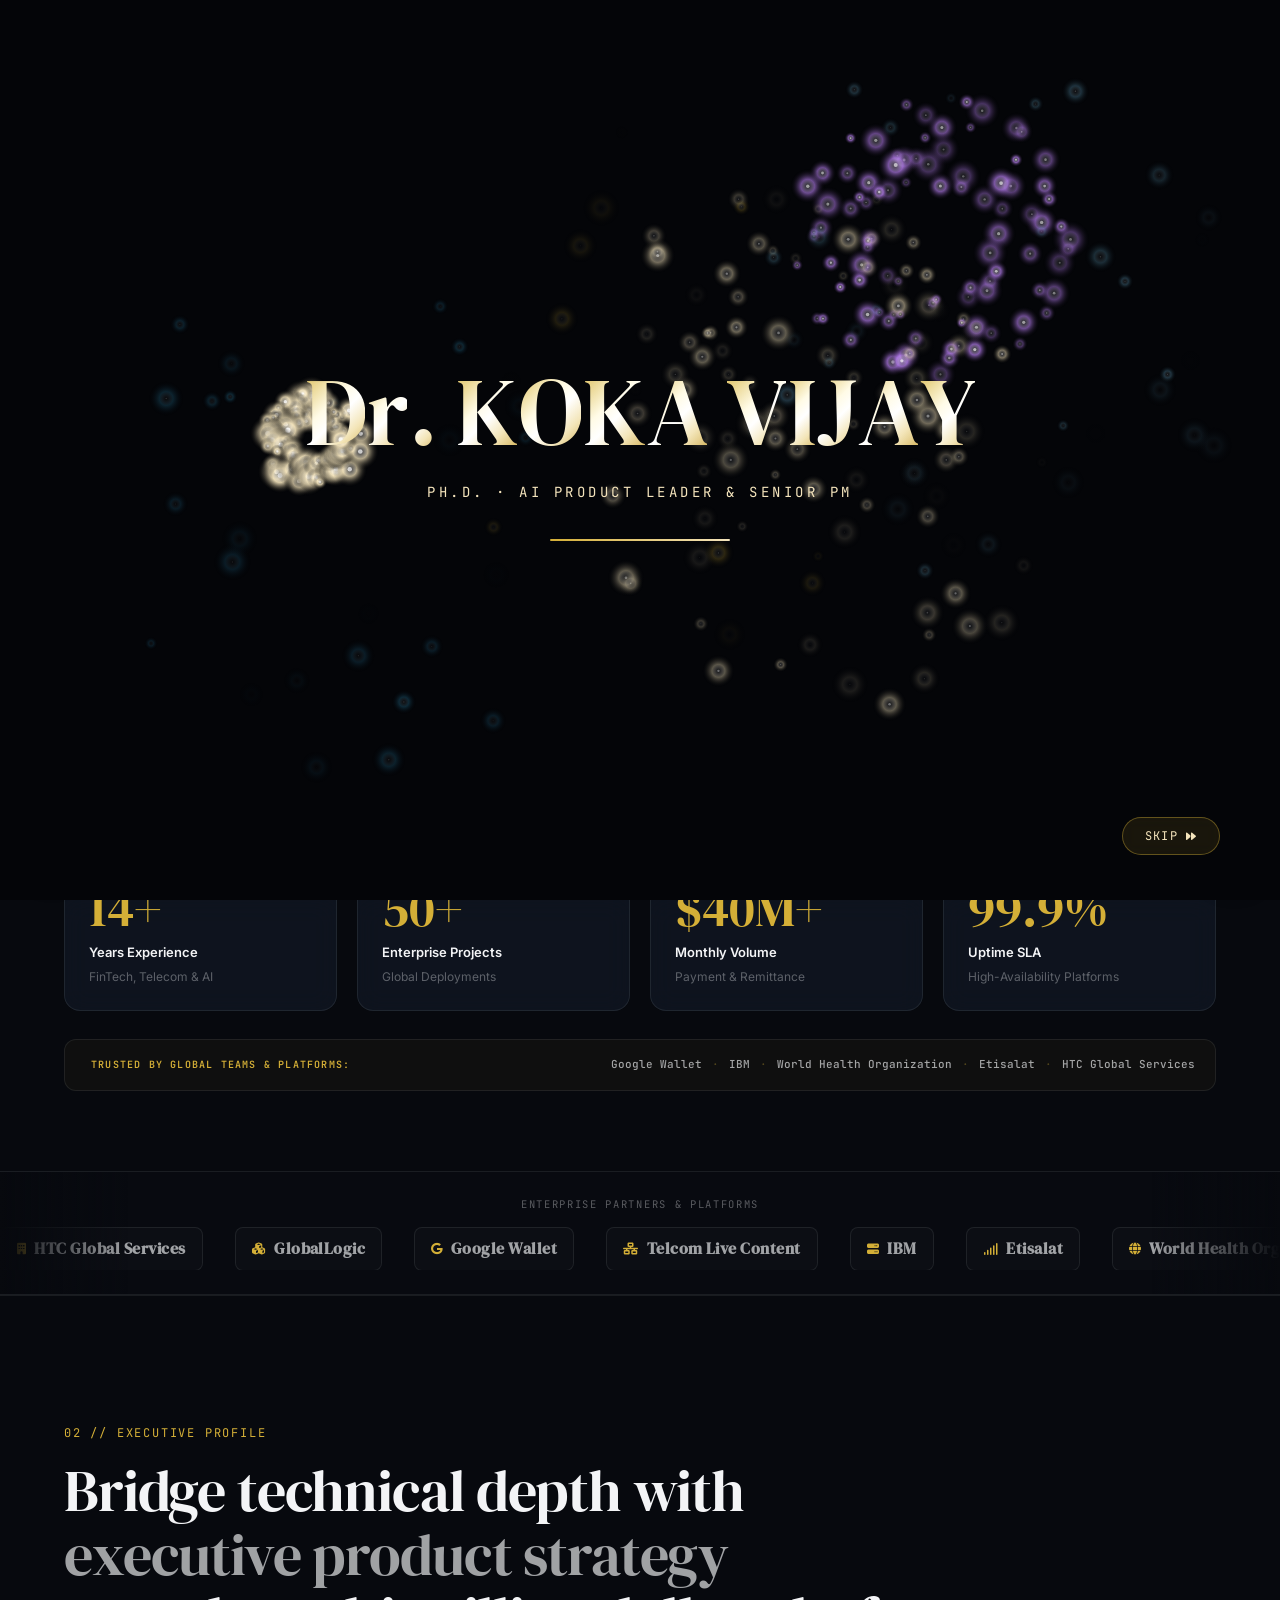
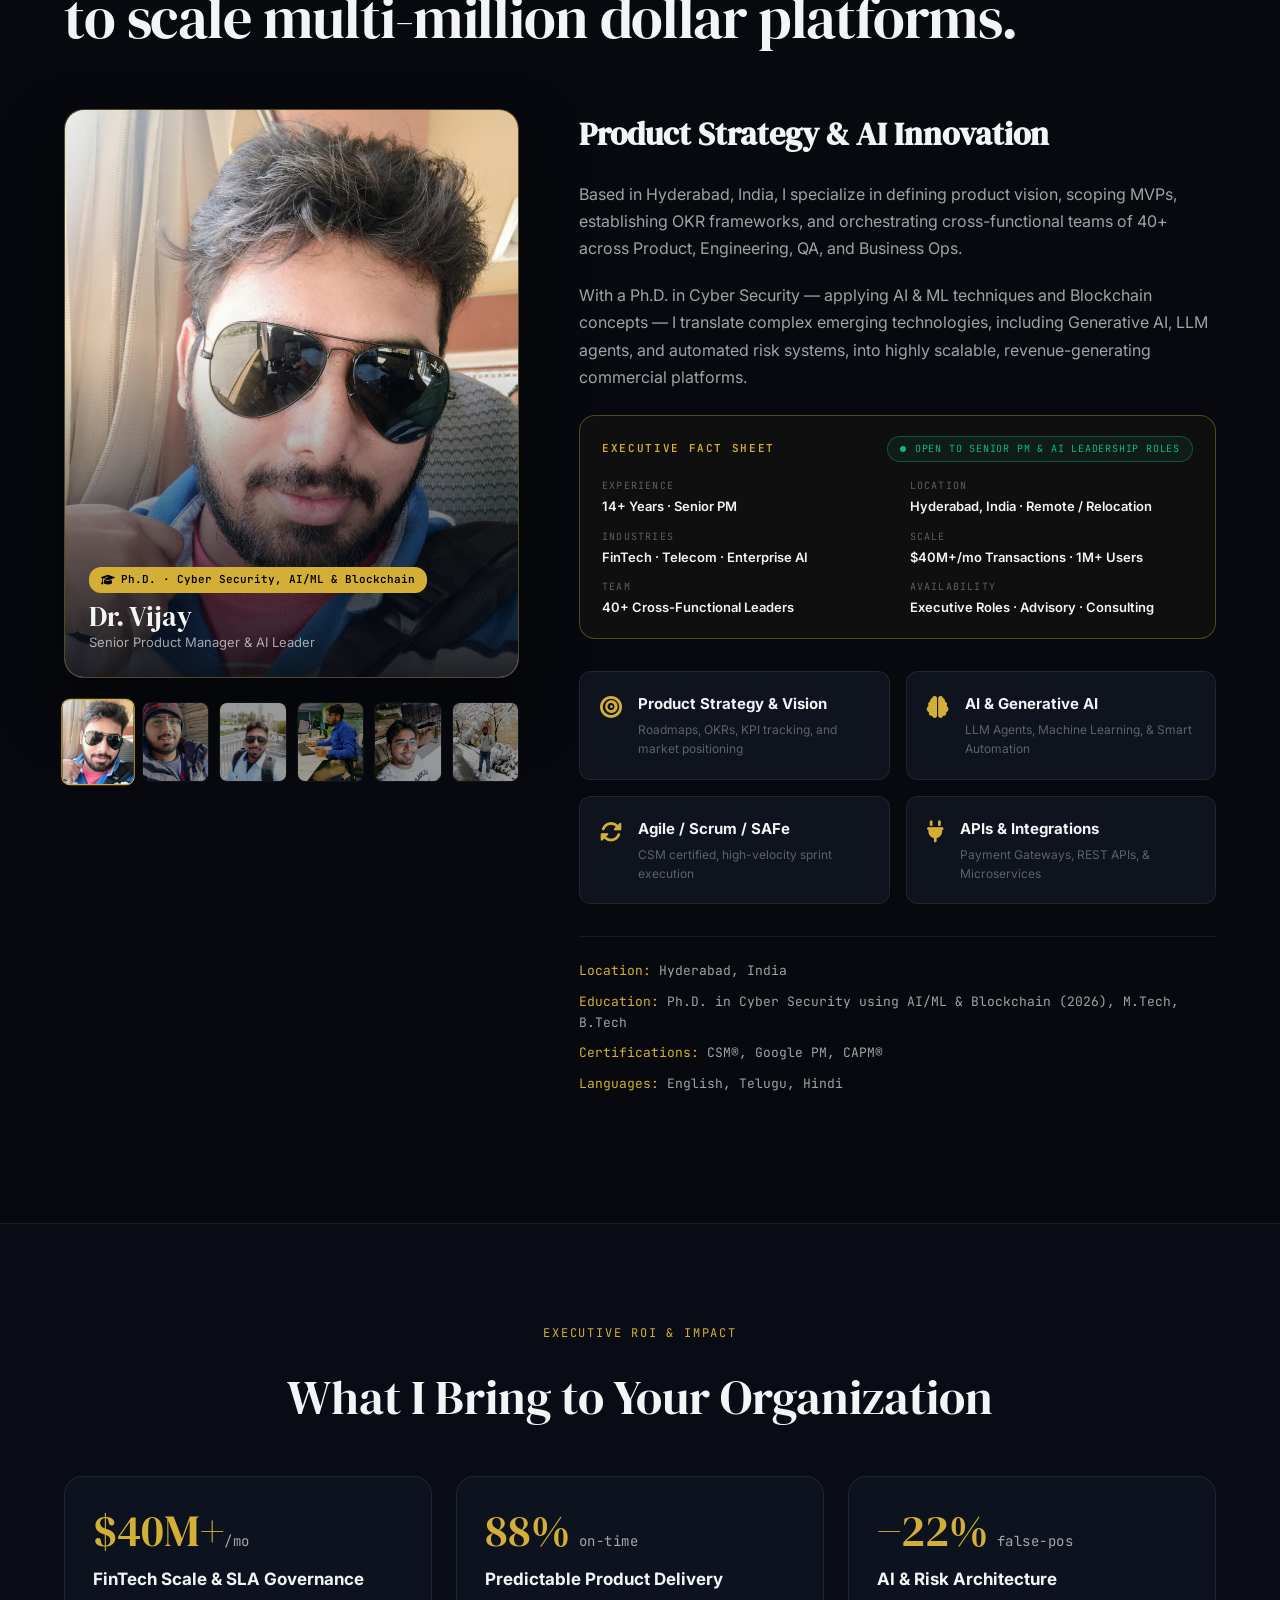
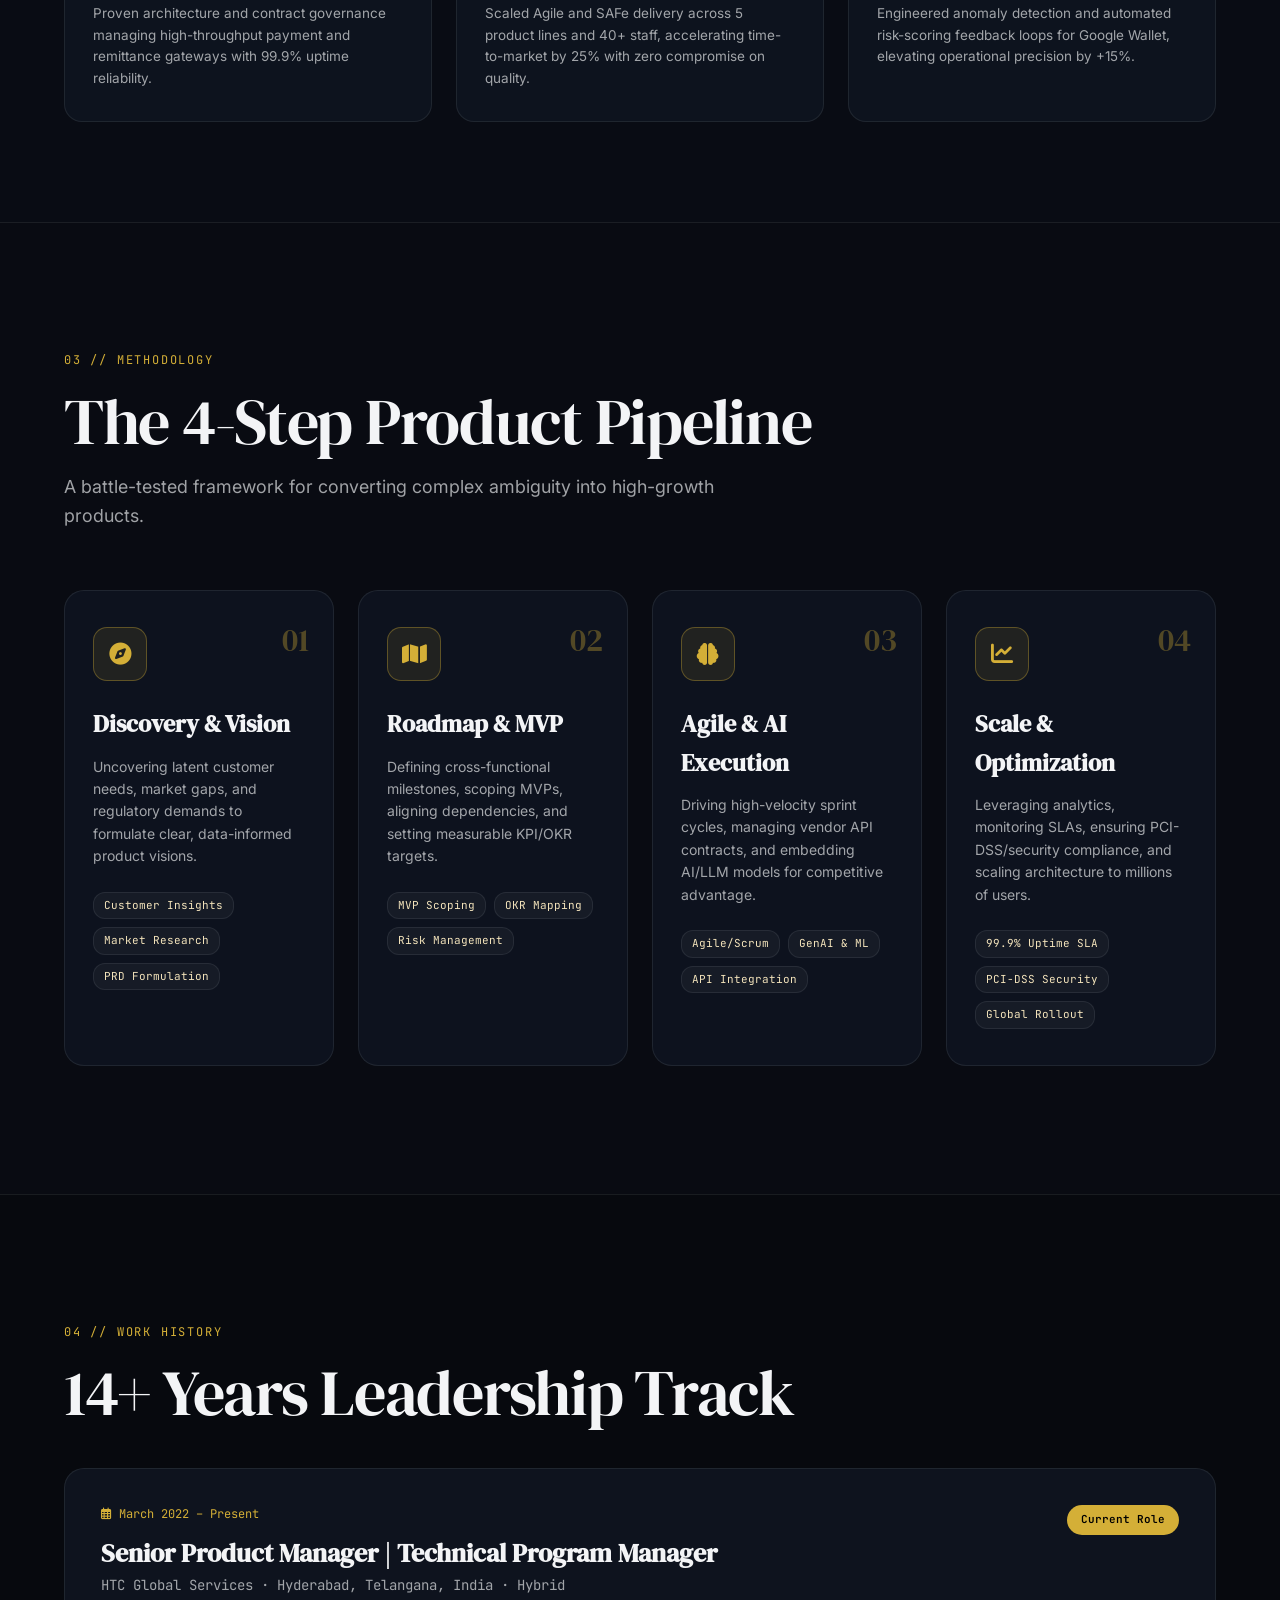
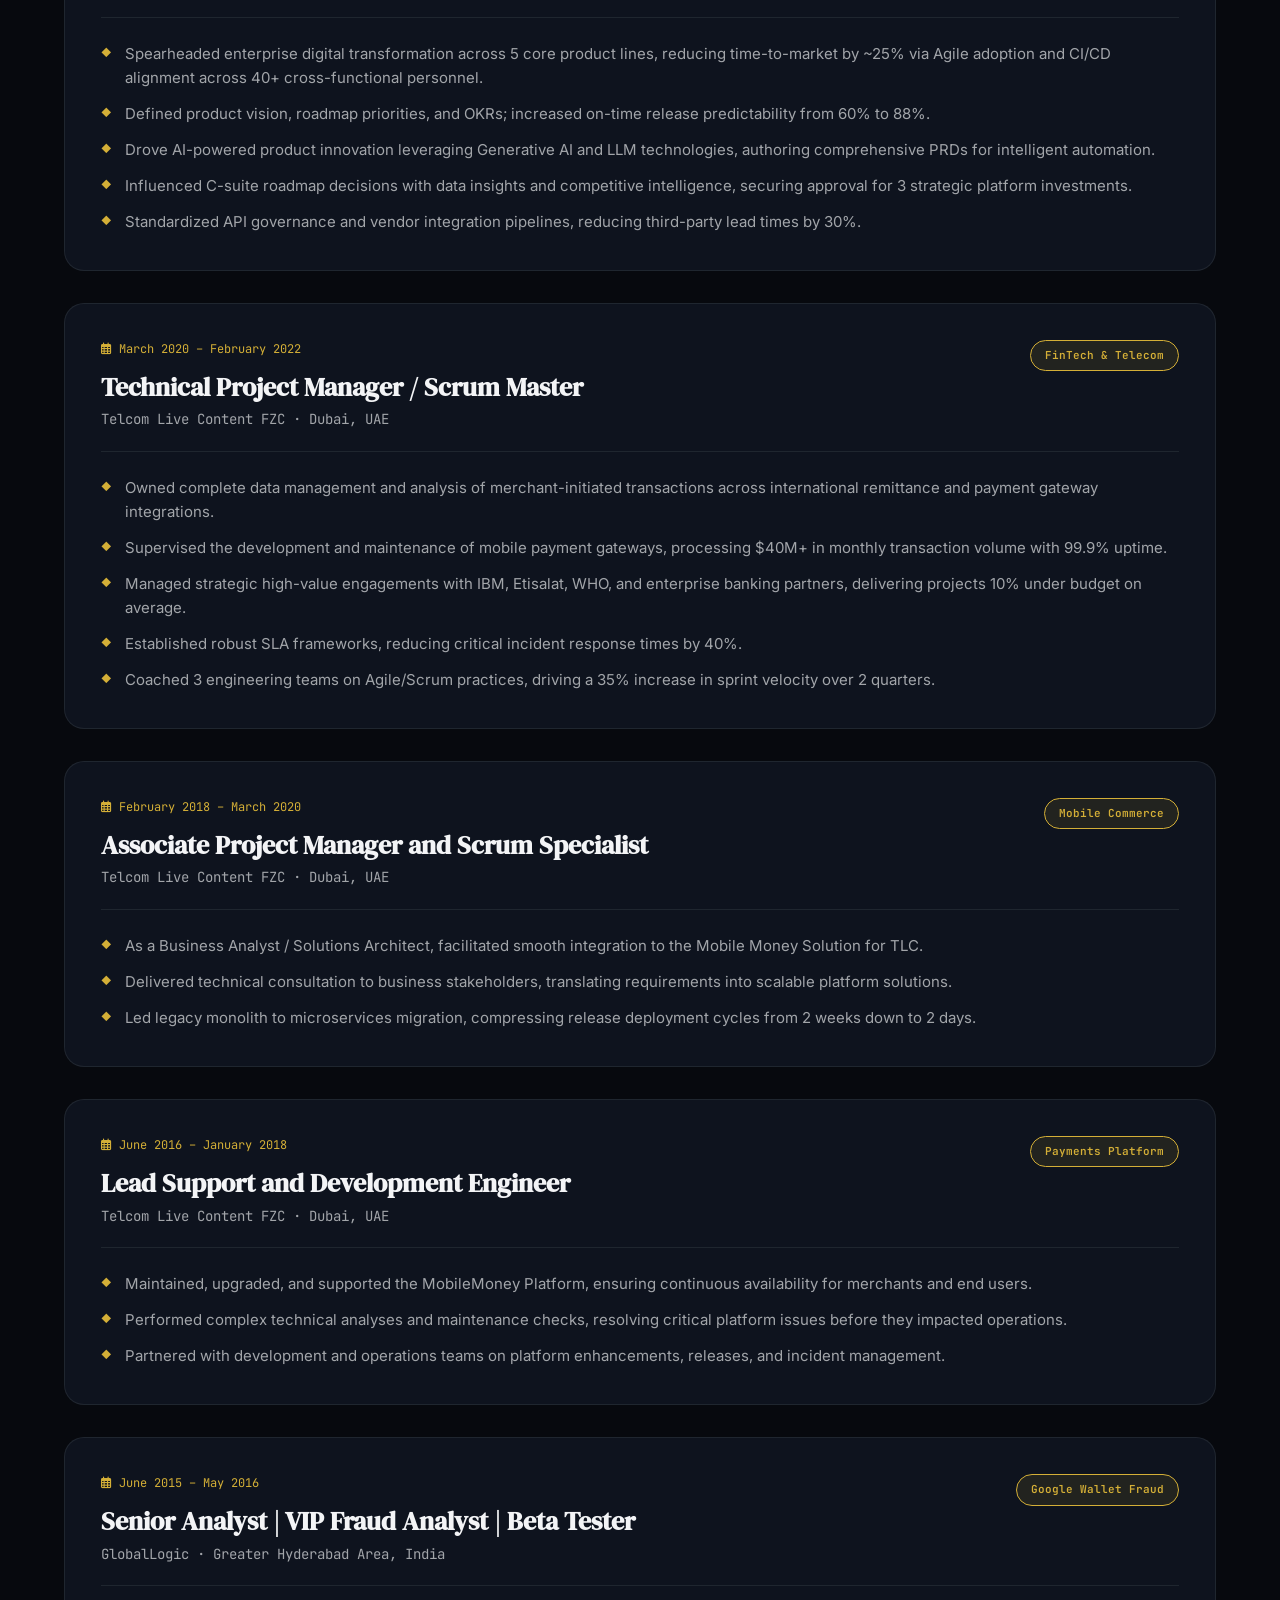
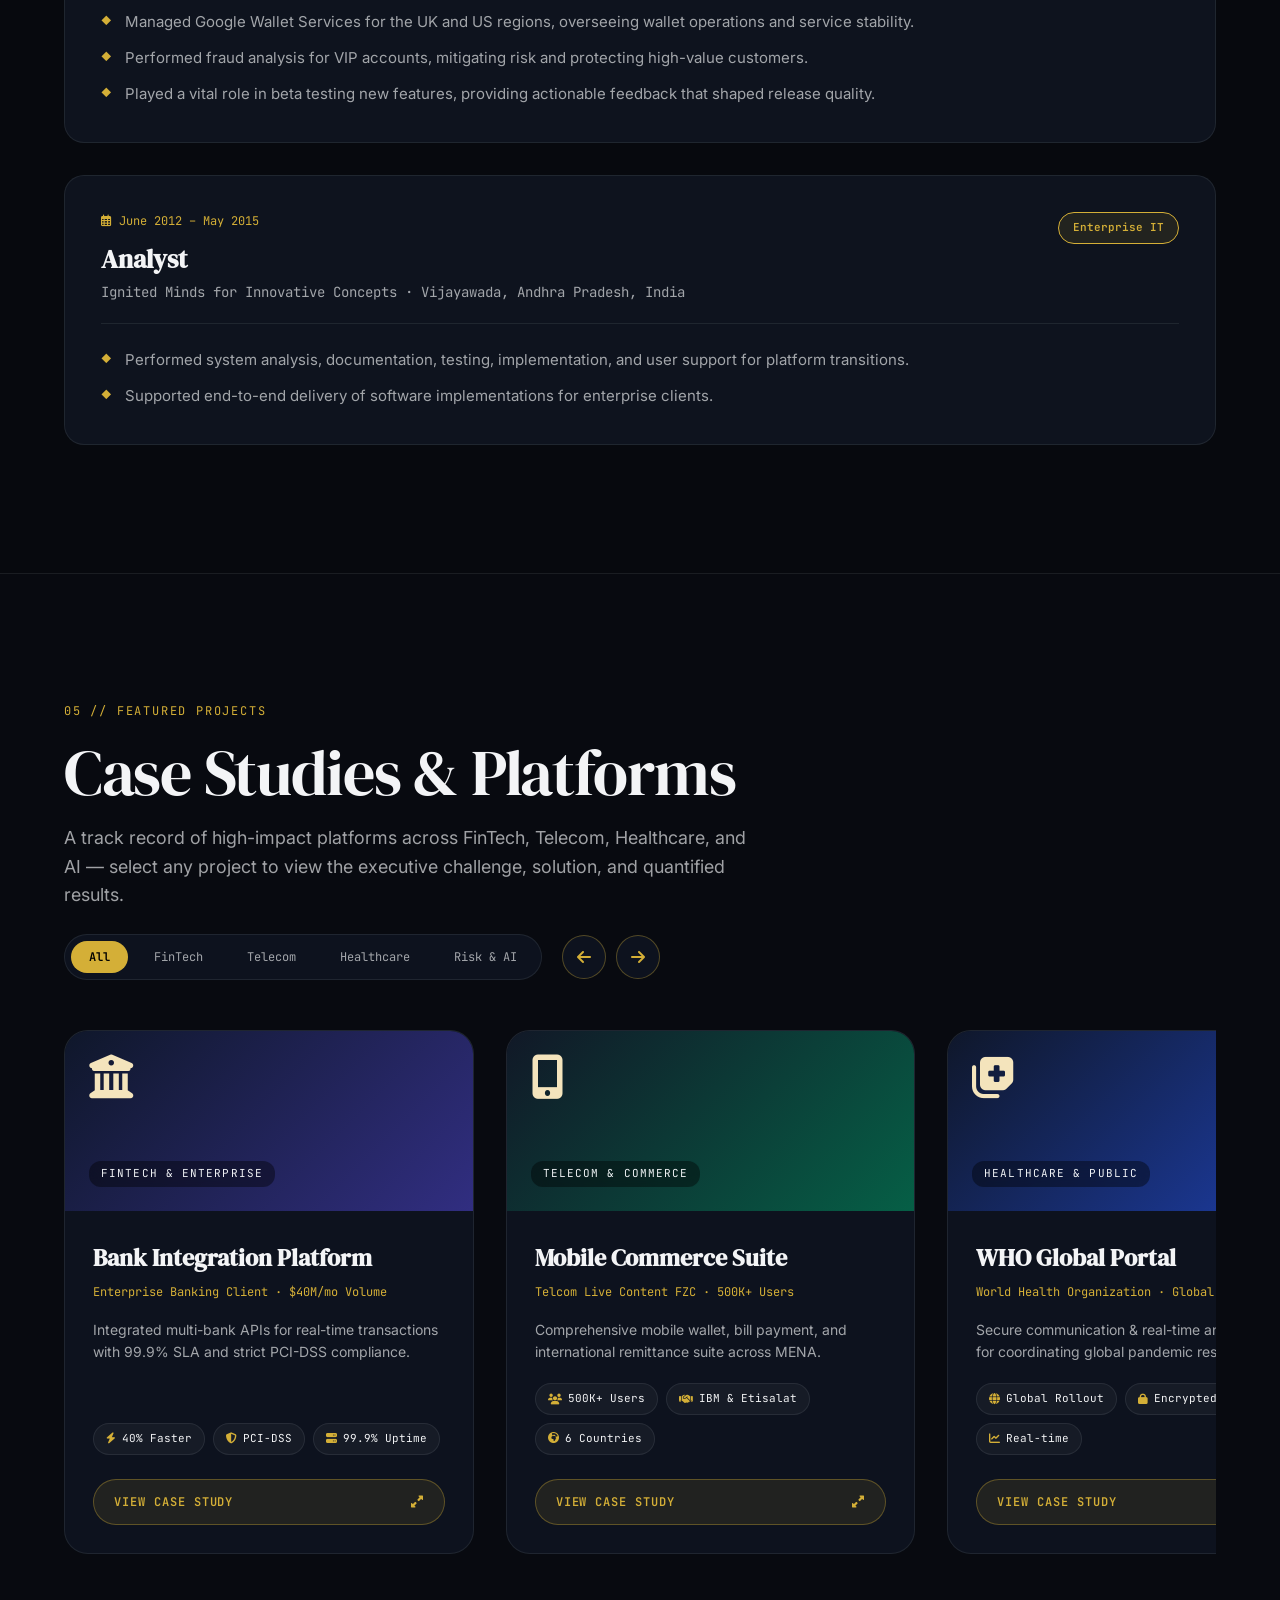
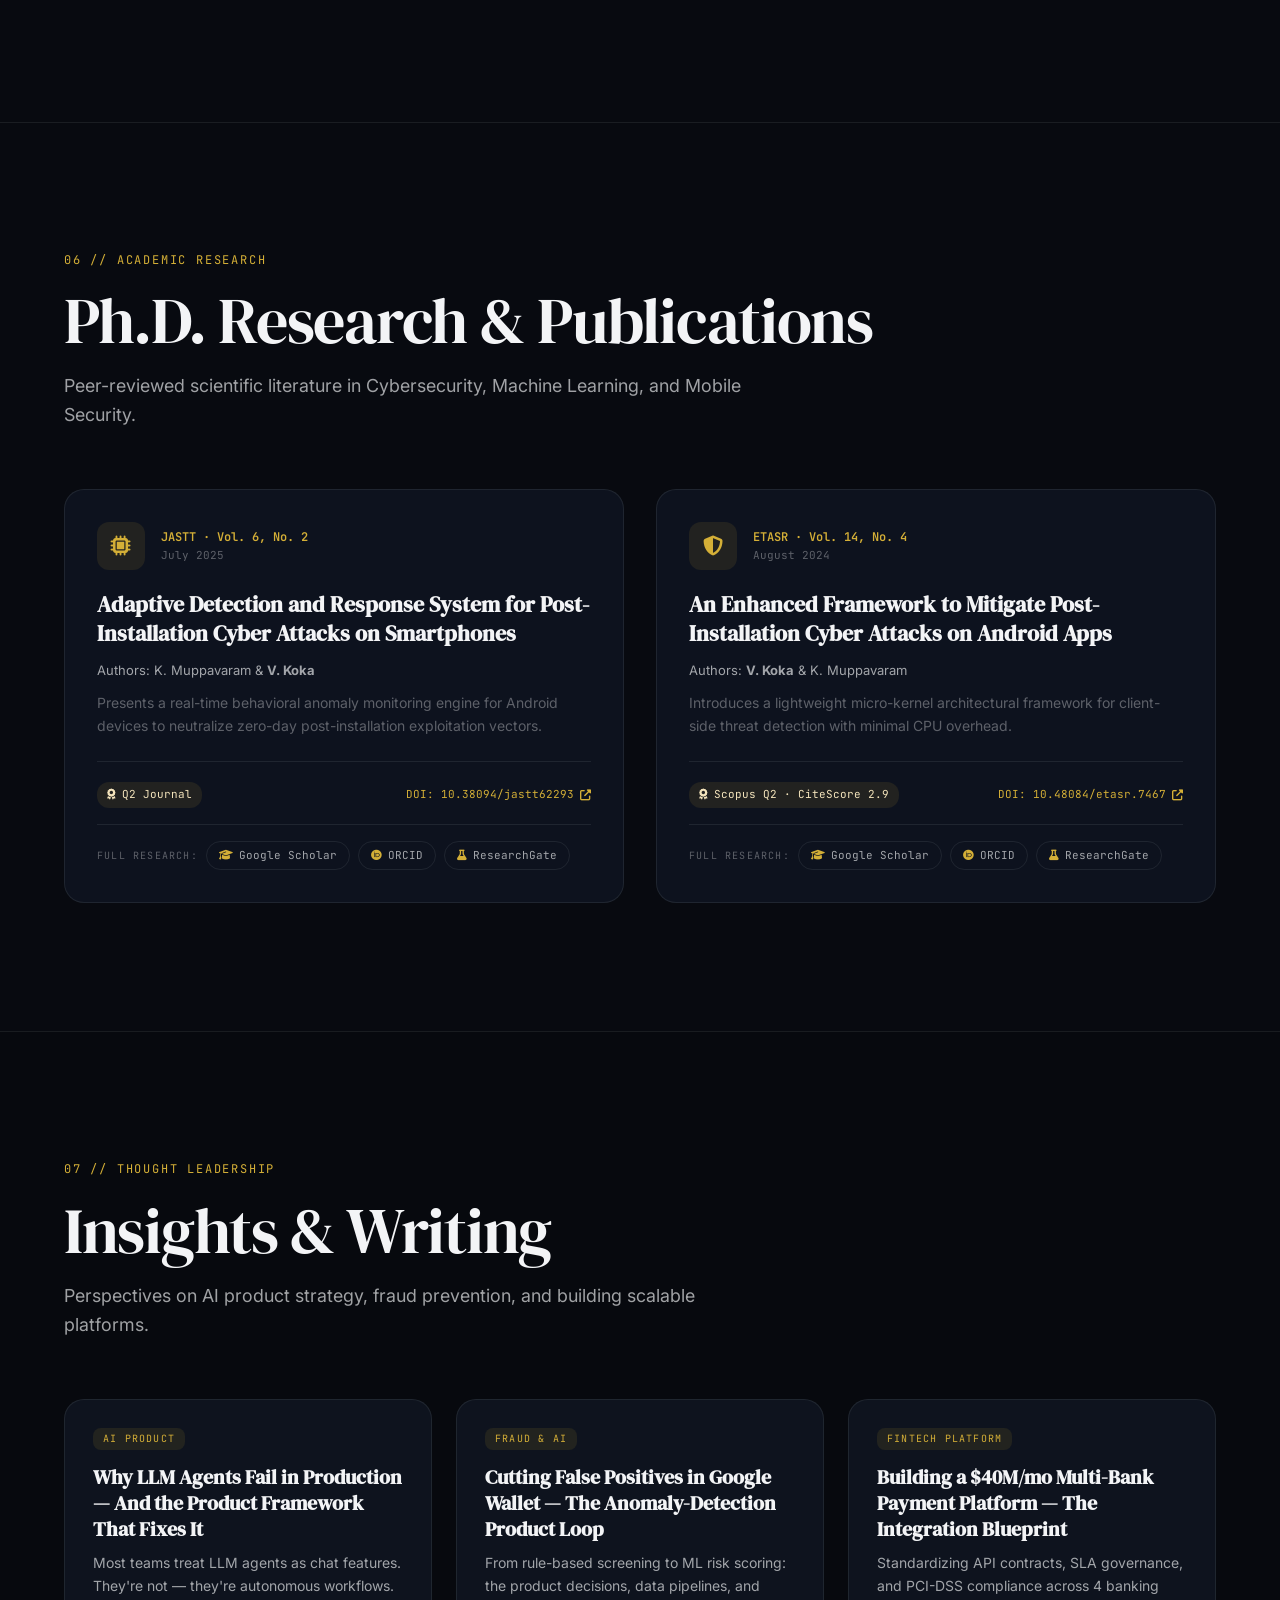
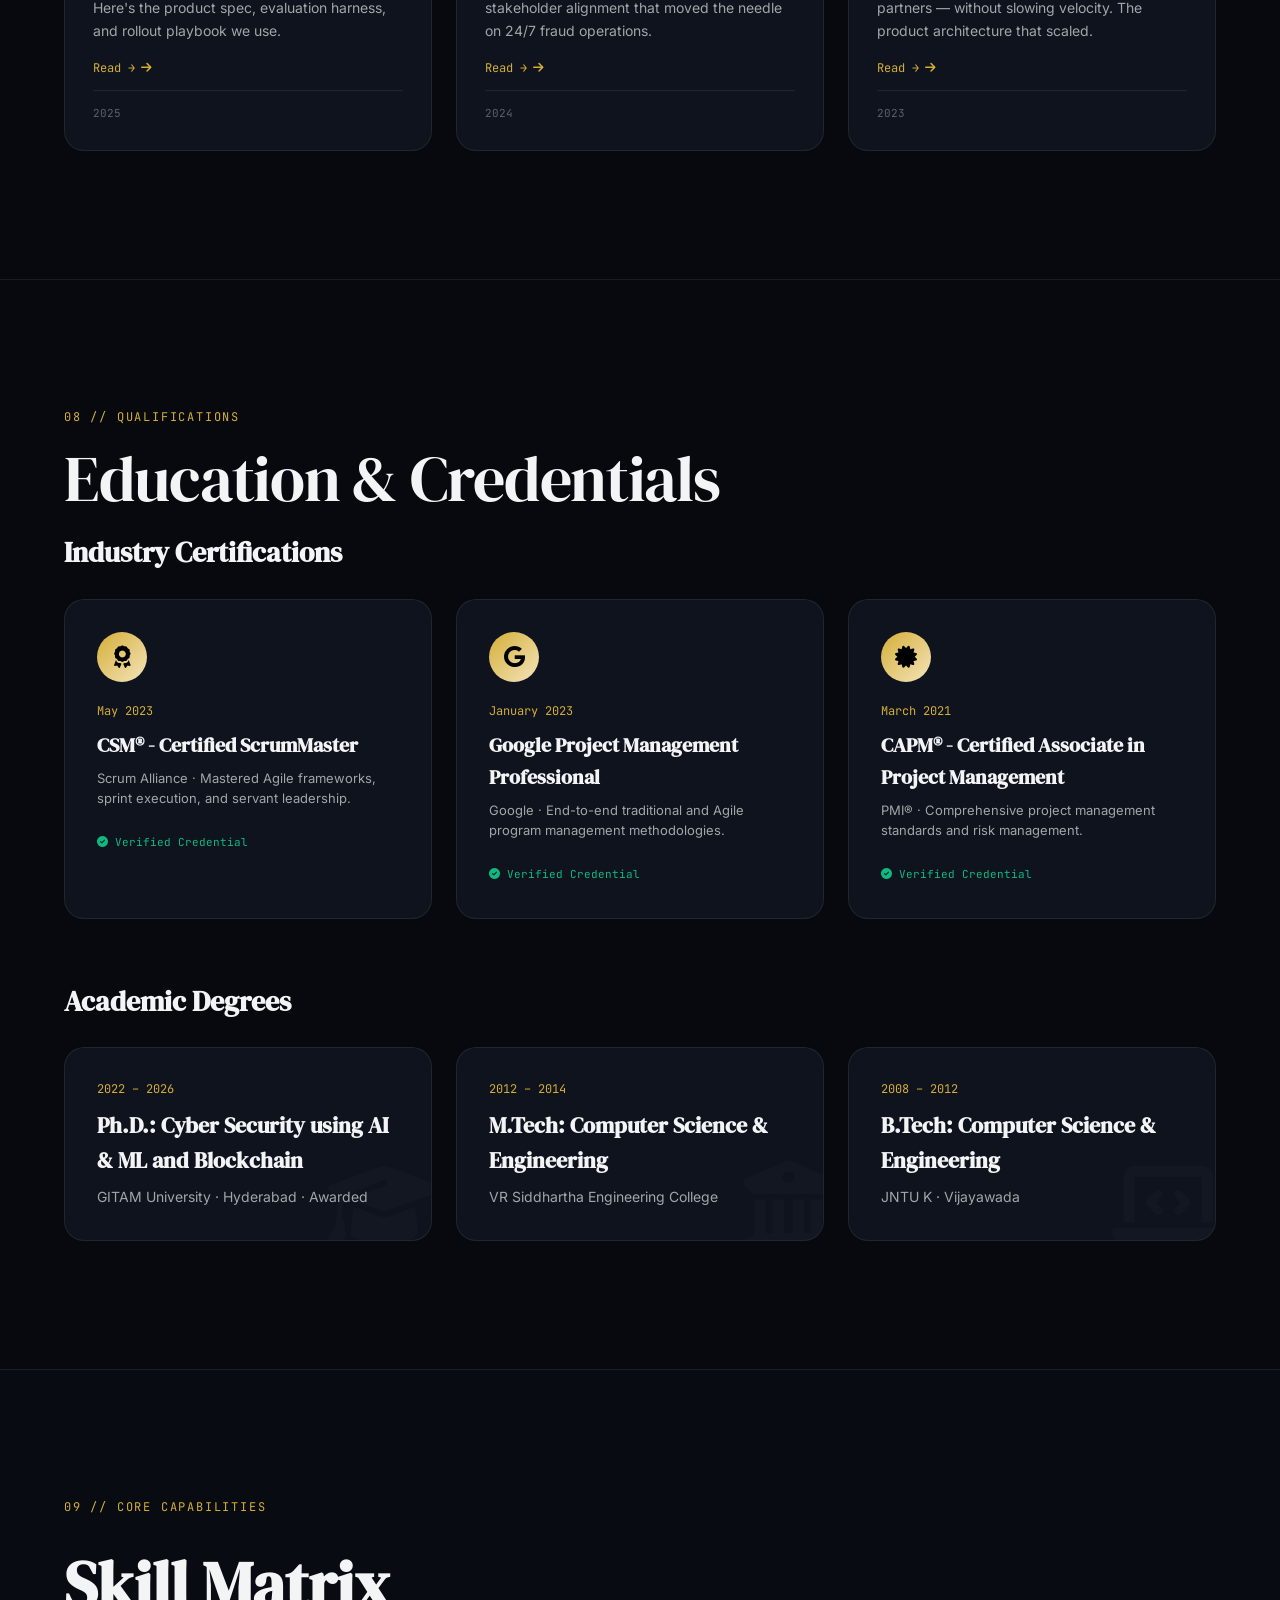
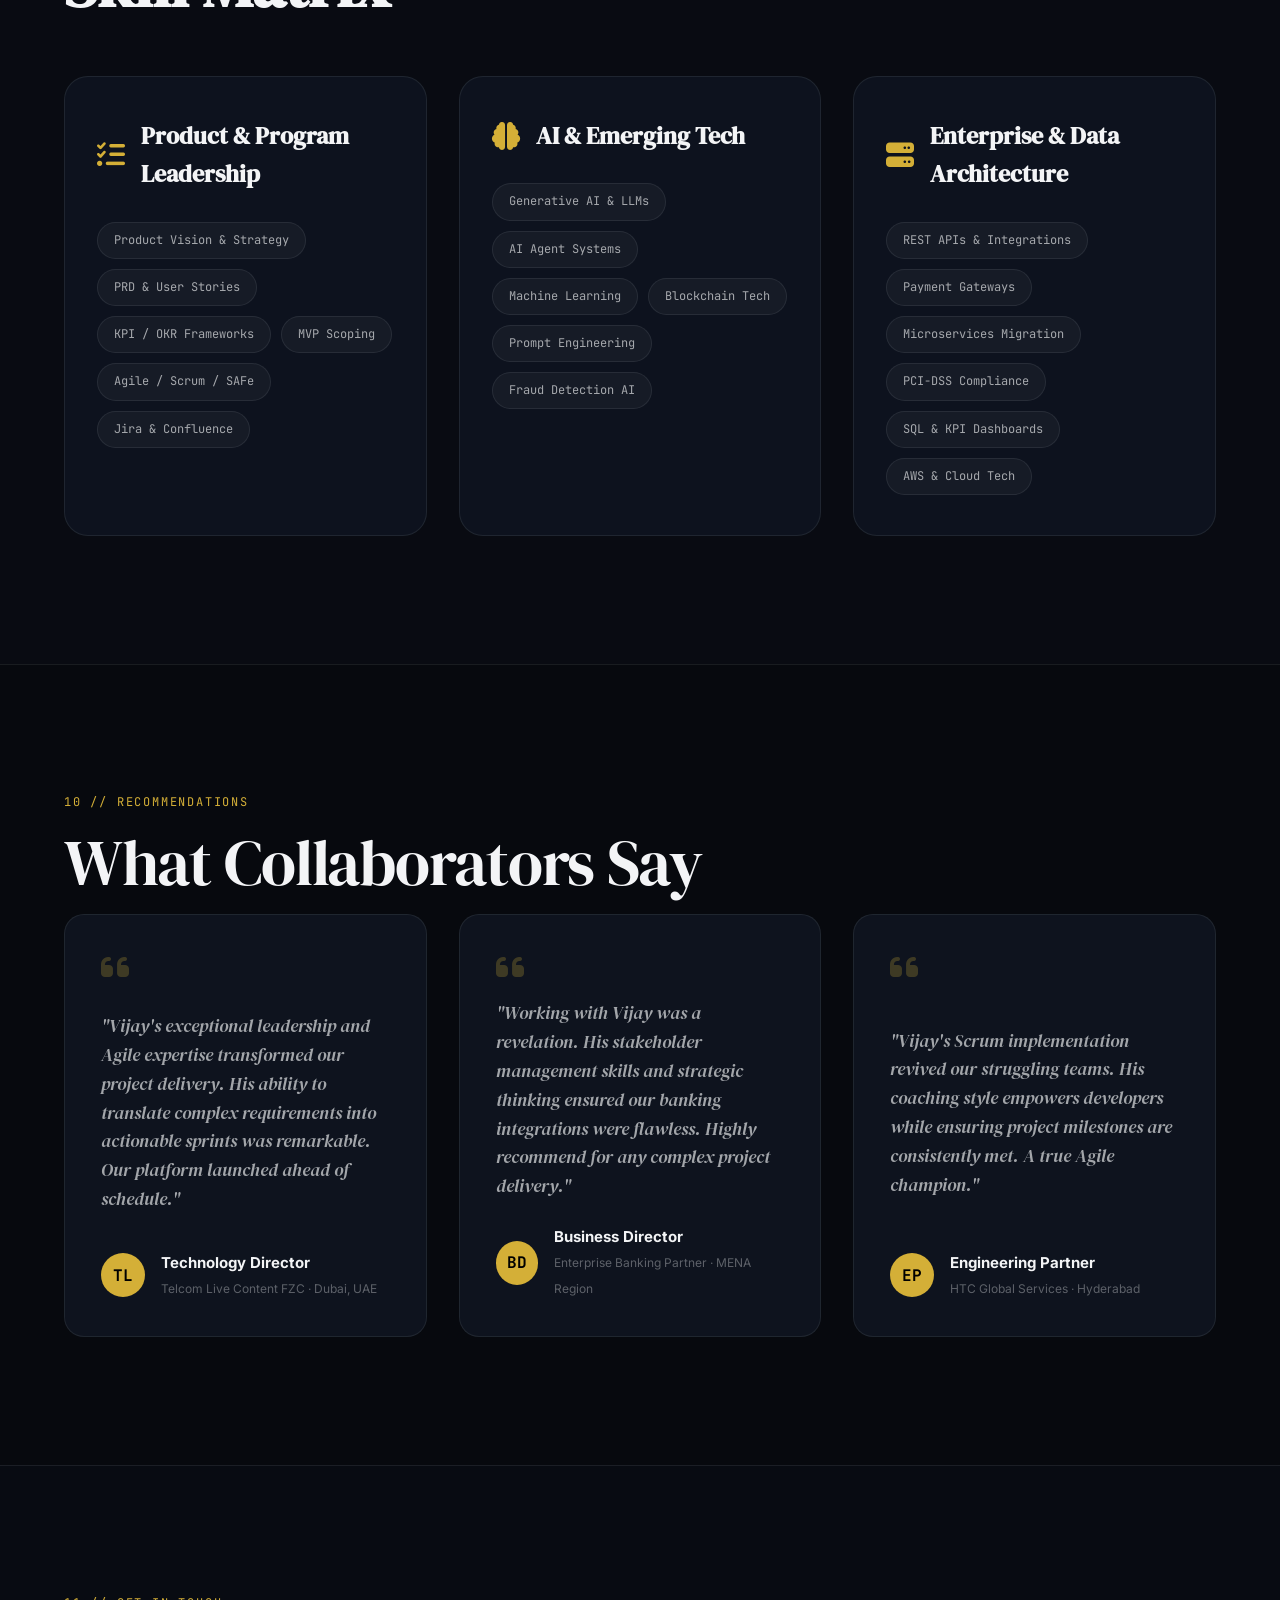
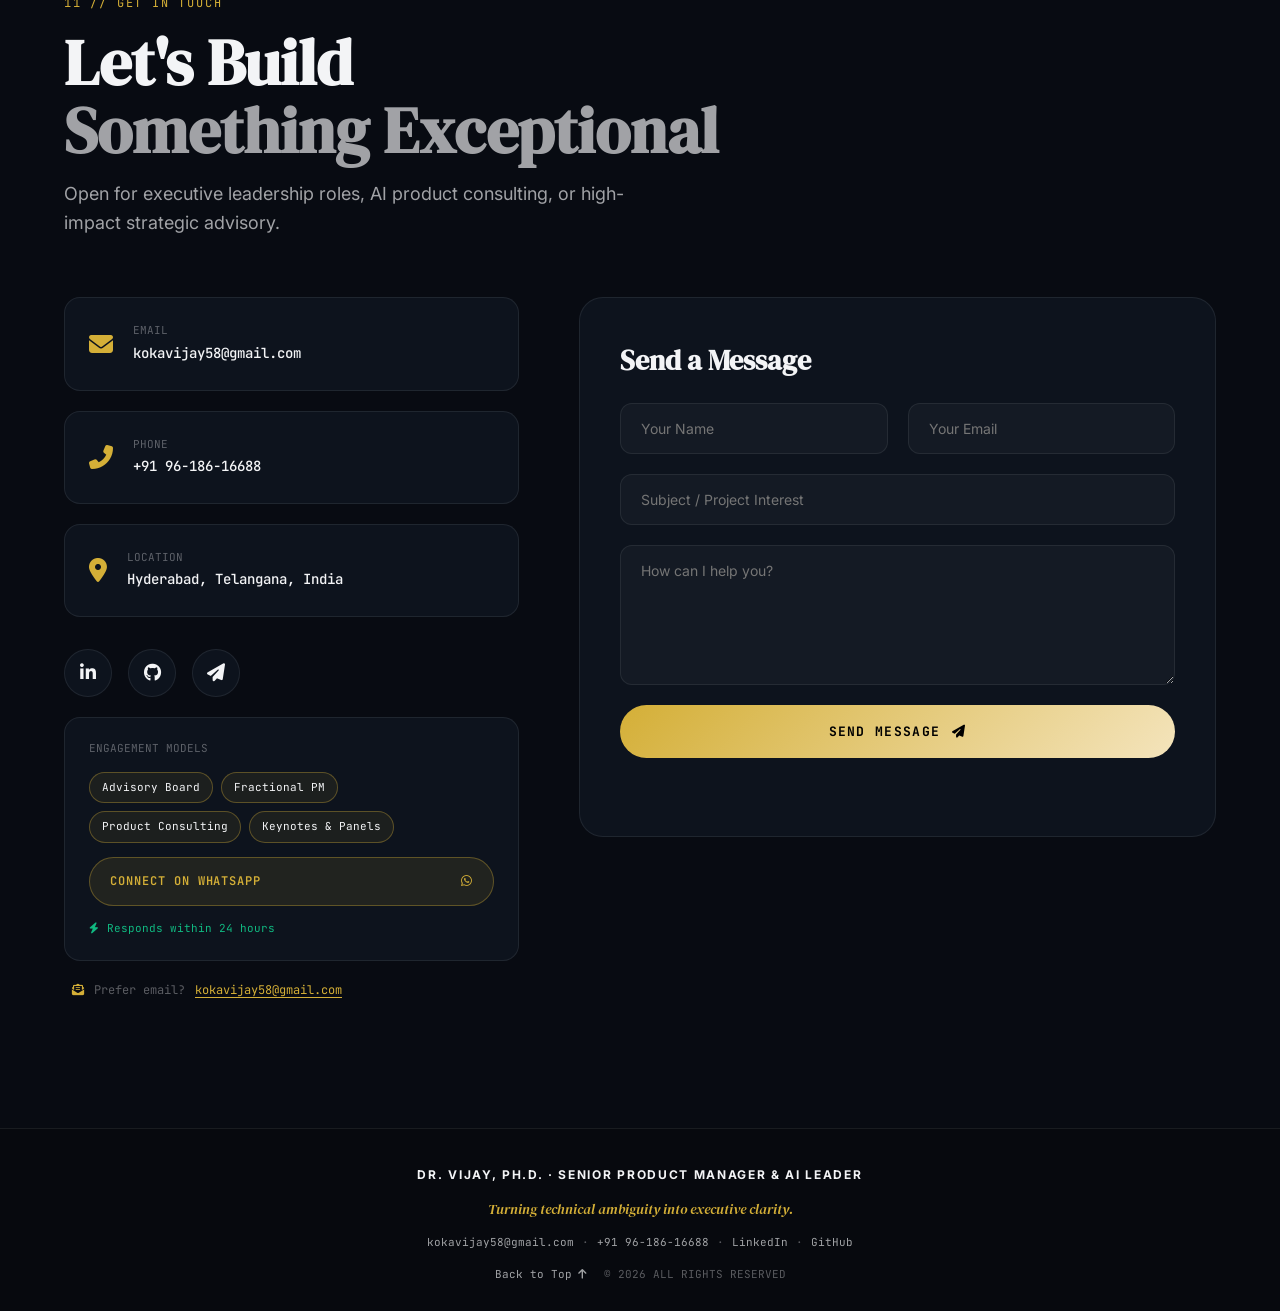
==== commit f8ab4213: "Update Book a Call CTAs to direct WhatsApp chat links" ====
--- a/index.html
+++ b/index.html
@@ -1129,9 +1129,9 @@
                 <span>Product Consulting</span>
                 <span>Keynotes &amp; Panels</span>
               </div>
-              <a href="https://calendly.com/koka-vijay/30min" target="_blank" rel="noopener" class="btn-popout" data-cursor="hover">
-                <span>Book a 30-min Intro Call</span>
-                <i class="fas fa-calendar-check"></i>
+              <a href="https://wa.me/919618616688?text=Hi%20Dr.%20Vijay,%20I%20would%20like%20to%20connect%20with%20you%20regarding%20an%20opportunity/consulting." target="_blank" rel="noopener" class="btn-popout" data-cursor="hover" title="Connect directly on WhatsApp">
+                <span>Connect on WhatsApp</span>
+                <i class="fab fa-whatsapp"></i>
               </a>
               <span class="c-reply"><i class="fas fa-bolt"></i> Responds within 24 hours</span>
             </div>
@@ -1207,9 +1207,9 @@
           <i class="fas fa-download"></i>
           <span>Resume</span>
         </a>
-        <a href="https://calendly.com/koka-vijay/30min" target="_blank" rel="noopener" class="btn-sticky-action prim" data-cursor="hover">
-          <i class="fas fa-calendar-check"></i>
-          <span>Book Call</span>
+        <a href="https://wa.me/919618616688?text=Hi%20Dr.%20Vijay,%20I%20would%20like%20to%20connect%20with%20you." target="_blank" rel="noopener" class="btn-sticky-action prim" data-cursor="hover" title="Chat on WhatsApp">
+          <i class="fab fa-whatsapp"></i>
+          <span>WhatsApp</span>
         </a>
       </div>
     </div>
--- a/style.css
+++ b/style.css
@@ -212,18 +212,28 @@
 
 .intro-name {
   font-family: var(--font-serif);
-  font-size: clamp(36px, 8vw, 96px);
+  font-size: clamp(34px, 8vw, 96px);
   letter-spacing: -0.02em;
   color: var(--fg);
   display: flex;
-  gap: 4px;
+  flex-wrap: wrap;
+  justify-content: center;
+  align-items: center;
+  gap: 2px;
+  max-width: 90vw;
+  line-height: 1.1;
 }
 
 .intro-name .letter {
   display: inline-block;
   opacity: 0;
   transform: rotateX(-90deg) translateZ(80px);
-  transition: transform 0.8s var(--ease-out-expo), opacity 0.8s ease;
+  transition: transform 0.7s var(--ease-out-expo), opacity 0.7s ease;
+  background: linear-gradient(135deg, #d4af37 0%, #fffbe6 42%, #ffffff 55%, #f3e5b8 72%, #c49a2a 100%);
+  -webkit-background-clip: text;
+  background-clip: text;
+  -webkit-text-fill-color: transparent;
+  color: #d4af37;
 }
 
 .intro-name .letter.show {
@@ -235,7 +245,7 @@
   font-family: var(--font-mono);
   font-size: clamp(11px, 1.2vw, 14px);
   letter-spacing: 0.25em;
-  color: var(--accent);
+  color: var(--accent-light);
   text-transform: uppercase;
   opacity: 0;
   transform: translateY(20px);
@@ -539,11 +549,11 @@
 /* ── Theme Toggle FAB ─────────────────────────────────────────────── */
 .theme-toggle {
   position: fixed;
-  bottom: 30px;
-  right: 30px;
+  bottom: 24px;
+  right: 24px;
   z-index: 210;
-  width: 48px;
-  height: 48px;
+  width: 44px;
+  height: 44px;
   border-radius: 50%;
   background: var(--bg-elev);
   border: 1px solid var(--line-strong);
@@ -2877,9 +2887,9 @@
 
 @media (max-width: 767px) { .bg-speed-control { display: none; } }
 
-/* ── RESPONSIVE MEDIA QUERIES ─────────────────────────────────────── */
-
-/* Keep the header a single line at all widths: collapse labels, never wrap */
+/* ── RESPONSIVE MEDIA QUERIES (DESKTOP, TABLET & MOBILE) ────────── */
+
+/* 1. Large Laptops / Desktops */
 @media (max-width: 1400px) {
   .header-time { display: none; }
 }
@@ -2887,27 +2897,163 @@
 @media (max-width: 1280px) {
   .availability-badge span { display: none; }
   .availability-badge { padding: 6px 10px; }
-  .header-nav { gap: 16px; }
+  .header-nav { gap: 14px; }
+  .section-counter { display: none; }
 }
 
 @media (max-width: 1120px) {
   .exec-mode-btn span { display: none; }
   .exec-mode-btn { padding: 8px 11px; }
-  .header-nav { gap: 12px; }
-}
-
+  .header-nav { gap: 10px; }
+}
+
+/* 2. Tablet Breakpoint (768px – 991px) */
 @media (max-width: 991px) {
+  :root {
+    --content-inset: clamp(16px, 4vw, 36px);
+  }
+
   .header-nav { display: none; }
   .nav-menu-btn { display: block; }
+  
+  .hero-tagline { font-size: 22px; }
+  .hero-actions { gap: 12px; }
+  .btn-primary, .btn-secondary { padding: 14px 24px; font-size: 12px; }
+
+  .about-grid { grid-template-columns: 1fr; gap: 36px; }
+  .about-photo-col { max-width: 480px; margin: 0 auto; width: 100%; }
+
+  .process-pipeline-grid { grid-template-columns: repeat(2, 1fr); }
+  .pub-grid { grid-template-columns: 1fr; }
+  .skills-grid { grid-template-columns: 1fr; }
+  .testimonials-grid { grid-template-columns: 1fr; }
+  .contact-grid { grid-template-columns: 1fr; gap: 36px; }
+
+  .p-card-3d { width: 340px; }
   .form-row { grid-template-columns: 1fr; }
 }
 
+/* 3. Mobile Phones (under 768px) */
 @media (max-width: 767px) {
+  :root {
+    --content-inset: 16px;
+    --page-gutter: 16px;
+  }
+
+  section {
+    padding: clamp(50px, 8vw, 90px) 0;
+  }
+
+  /* Header adjustments */
+  .site-header { padding: 12px 0; }
+  .header-inner { padding: 0 16px; }
+  .header-brand .brand-text { font-size: 14px; }
+  .btn-download-sm span { display: none; }
+  .btn-download-sm { padding: 8px 10px; }
+
+  /* Hero adjustments */
+  .hero-inner { padding: 0 16px; }
   .hero-name-line {
-    font-size: clamp(32px, 10.5vw, 70px);
+    font-size: clamp(34px, 11vw, 56px);
+    white-space: normal;
+    word-break: break-word;
+    line-height: 1.05;
   }
-  .hero-name-line .name-part-prefix { margin-right: 0.25em; }
-  .p-card-3d { width: 300px; }
+  .hero-name-line .name-part-prefix { margin-right: 0.2em; }
+  .hero-role-subtitle { font-size: 12px; letter-spacing: 0.04em; }
+  .hero-tagline { font-size: 18px; line-height: 1.4; }
+  .hero-note { font-size: 14px; }
+  .hero-actions {
+    flex-direction: column;
+    width: 100%;
+  }
+  .hero-actions a {
+    width: 100%;
+    justify-content: center;
+    text-align: center;
+  }
+
+  .hero-stats-grid {
+    grid-template-columns: repeat(2, 1fr);
+    gap: 12px;
+    padding-top: 24px;
+    margin-top: 24px;
+  }
+  .stat-card { padding: 18px 14px; border-radius: 12px; }
+  .stat-num { font-size: 32px; }
+  .stat-lbl { font-size: 11.5px; }
+  .stat-desc { font-size: 10.5px; }
+
+  .hero-trust-bar {
+    flex-direction: column;
+    align-items: flex-start;
+    padding: 14px 16px;
+    gap: 10px;
+  }
+  .trust-badges { gap: 6px 8px; font-size: 10px; }
+
+  /* Value prop grid */
+  .value-prop-grid {
+    grid-template-columns: 1fr;
+    gap: 16px;
+  }
+  .vp-card { padding: 24px 20px; border-radius: 14px; }
+  .vp-metric { font-size: 30px; }
+
+  /* About statement */
+  .about-statement { font-size: 24px; margin-bottom: 36px; }
+  .profile-info-badge { bottom: 14px; left: 14px; right: 14px; }
+  .name-tag { font-size: 22px; }
+  .phd-tag { font-size: 9.5px; padding: 3px 8px; }
+  .profile-gallery-grid { grid-template-columns: repeat(6, 1fr); gap: 6px; }
+
+  /* Process / pipeline */
+  .process-pipeline-grid { grid-template-columns: 1fr; gap: 16px; }
+  .pipeline-card { padding: 24px 20px; }
+
+  /* Experience timeline */
+  .timeline-card { padding: 24px 18px; border-radius: 14px; }
+  .timeline-role { font-size: 20px; }
+  .timeline-bullets li { font-size: 13.5px; padding-left: 20px; }
+
+  /* Featured projects */
+  .projects-h-header { flex-direction: column; align-items: flex-start; gap: 16px; }
+  .project-filter-tabs { width: 100%; overflow-x: auto; flex-wrap: nowrap; padding: 4px; }
+  .p-tab { font-size: 11px; padding: 6px 14px; white-space: nowrap; }
+  .p-card-3d { width: min(300px, 82vw); }
+  .p-card-body { padding: 20px; }
+  .p-title { font-size: 20px; }
+
+  /* Certifications & Education */
+  .certs-cards-grid { grid-template-columns: 1fr; }
+  .edu-grid-3d { grid-template-columns: 1fr; }
+  .cert-card-3d, .edu-card-item { padding: 24px 18px; }
+
+  /* Insights */
+  .insights-grid { grid-template-columns: 1fr; }
+  .insight-card { padding: 22px 18px; }
+
+  /* Contact Form */
+  .c-form-card { padding: 24px 18px; border-radius: 16px; }
+  .form-title-text { font-size: 22px; }
+  .btn-submit-3d { width: 100%; padding: 16px; }
+
+  /* Modals */
+  .project-modal-card { padding: 24px 18px; border-radius: 18px; }
+  .p-modal-title { font-size: 24px; }
+  .p-modal-metrics-grid { grid-template-columns: 1fr; }
+
+  /* Footer */
+  .site-footer { padding: 28px 0 80px; }
+  .footer-contacts { gap: 6px; font-size: 10px; }
+}
+
+/* 4. Small Mobile Phones (under 400px) */
+@media (max-width: 400px) {
+  .hero-name-line { font-size: 30px; }
+  .hero-stats-grid { grid-template-columns: 1fr; }
+  .profile-gallery-grid { grid-template-columns: repeat(3, 1fr); }
+  .fact-sheet-grid { grid-template-columns: 1fr; }
 }
 
 /* ── EXECUTIVE FACT SHEET ─────────────────────────────────────────── */
@@ -3409,8 +3555,8 @@
 /* 06 � Back to Top FAB */
 .back-to-top-fab {
   position: fixed;
-  bottom: 6rem;
-  right: 1.5rem;
+  bottom: 80px;
+  right: 24px;
   z-index: 205;
   width: 44px;
   height: 44px;
@@ -3555,8 +3701,9 @@
 }
 
 @media (max-width: 767px) {
-  .back-to-top-fab { bottom: 6.5rem; right: 1.25rem; }
-  .shortcuts-fab { bottom: 1.25rem; left: 1.25rem; }
+  .back-to-top-fab { bottom: 70px; right: 16px; width: 42px; height: 42px; }
+  .theme-toggle { bottom: 18px; right: 16px; width: 42px; height: 42px; }
+  .shortcuts-fab { bottom: 18px; left: 16px; width: 42px; height: 42px; }
 }
 
 
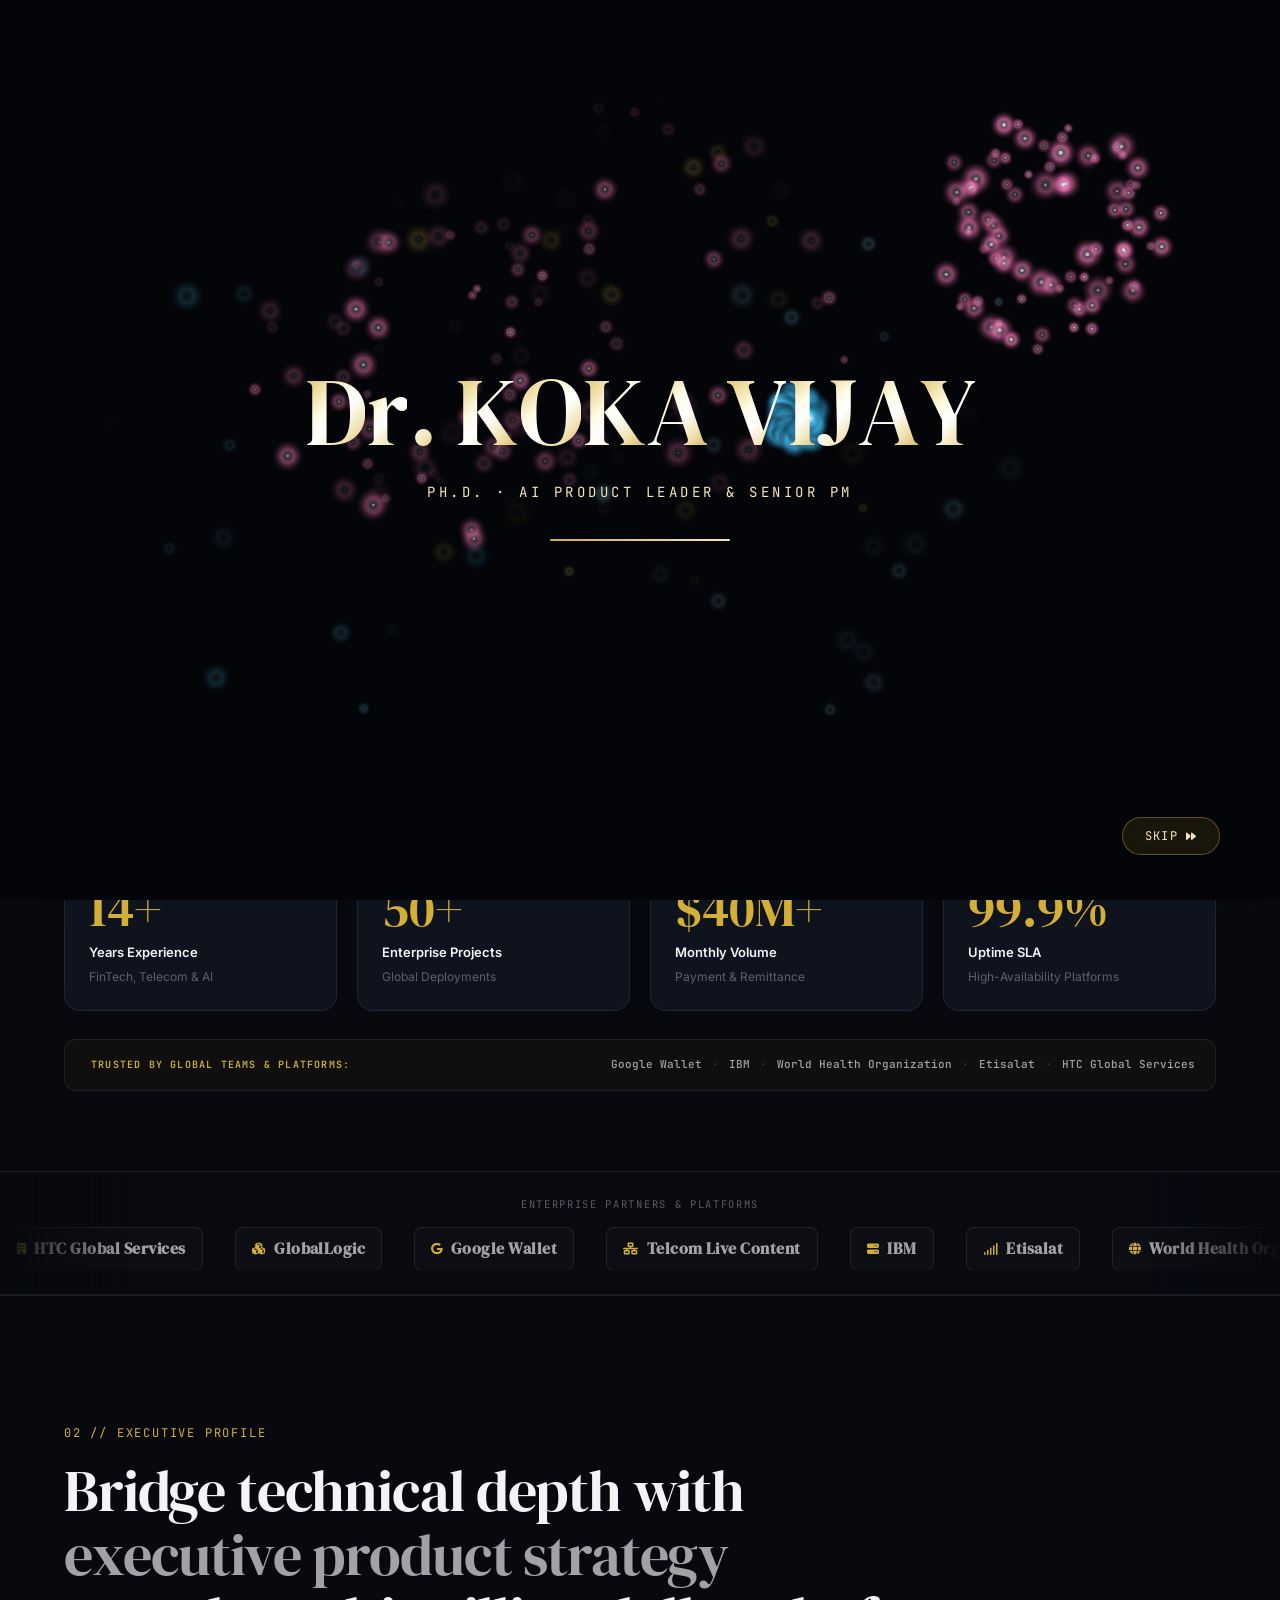
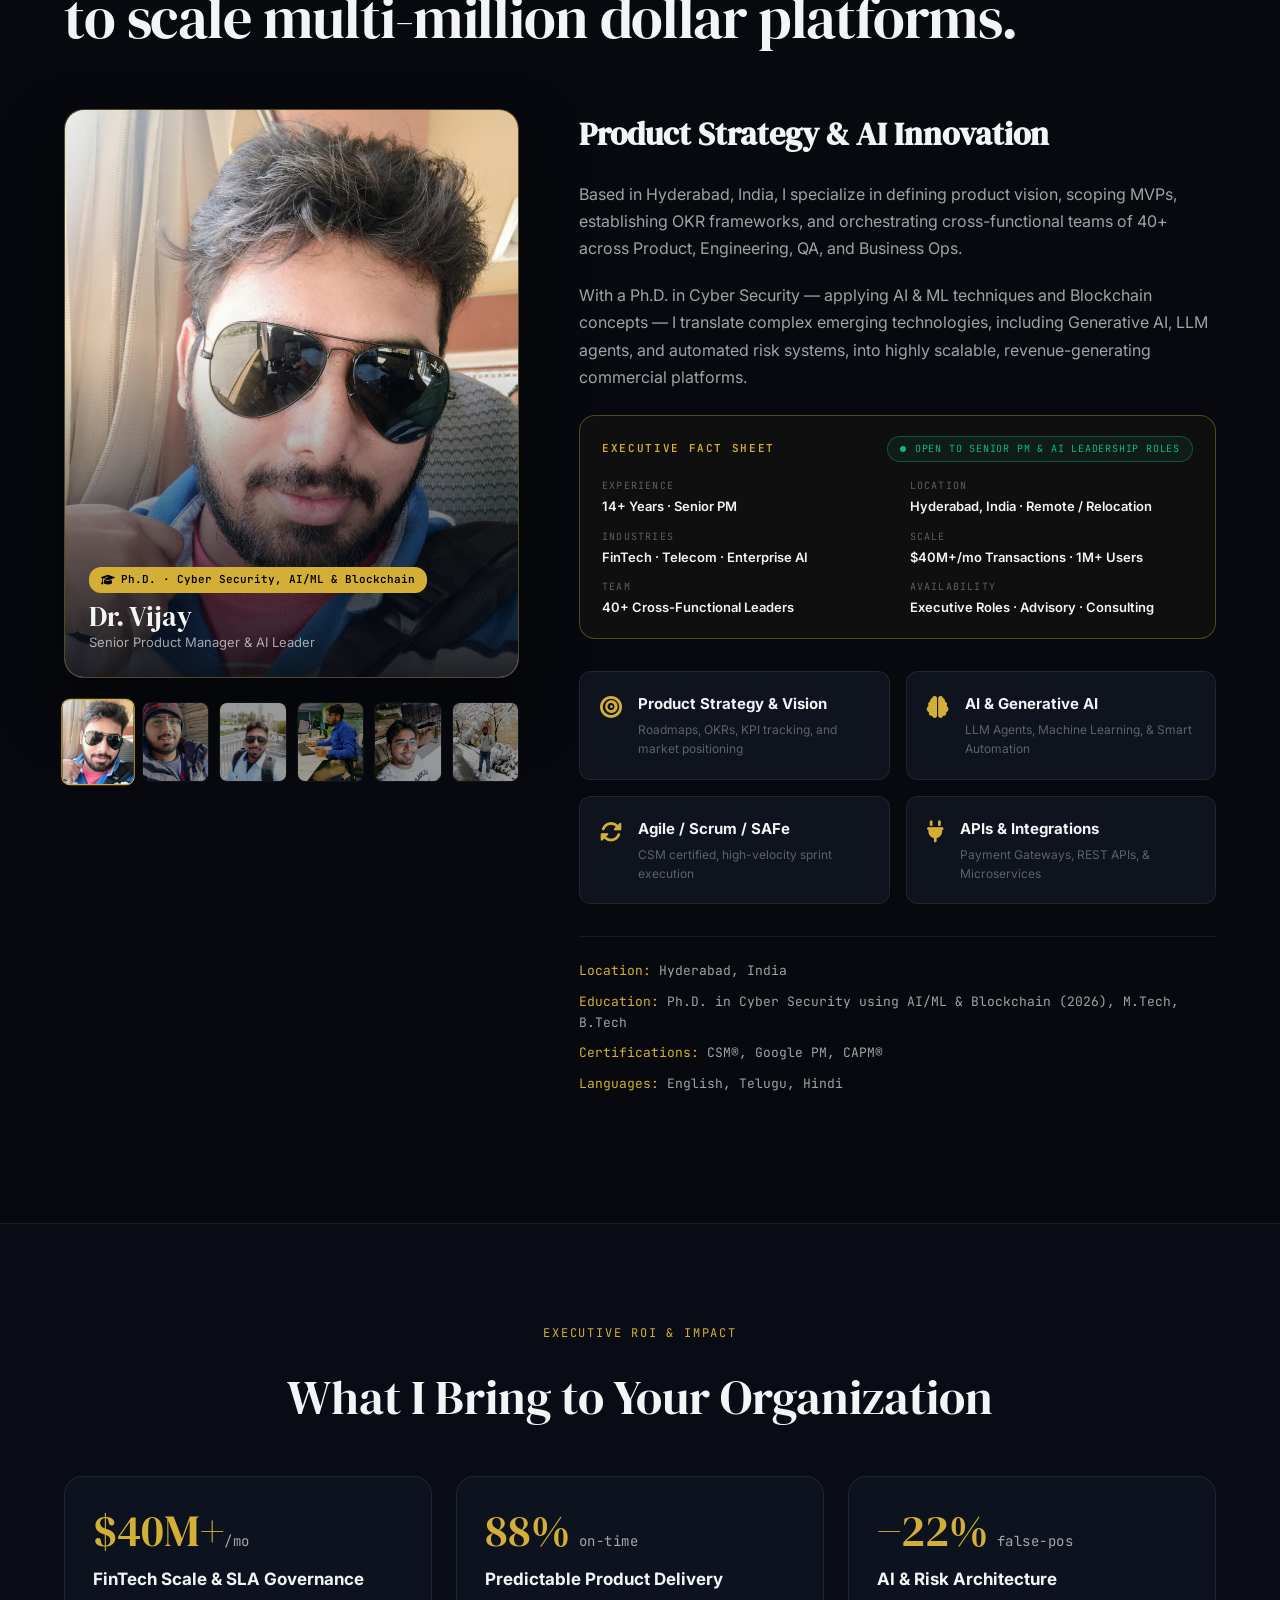
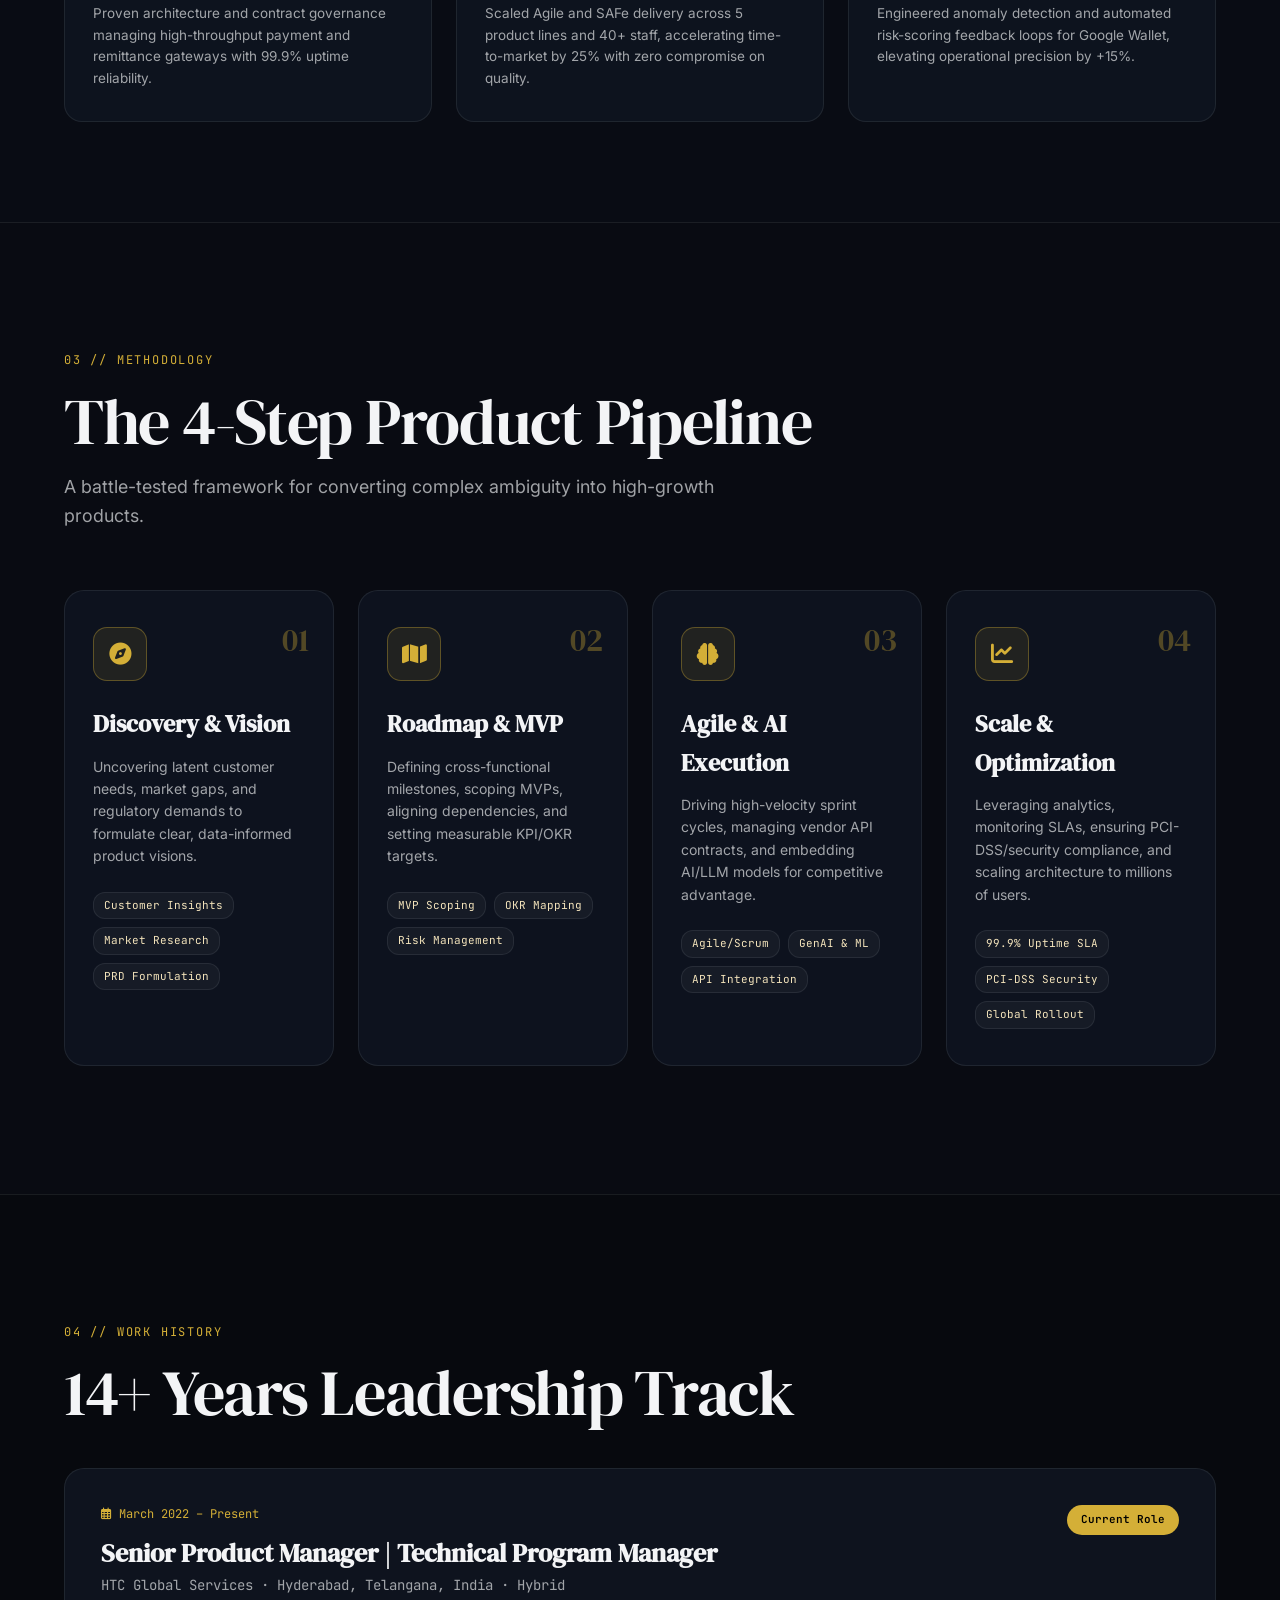
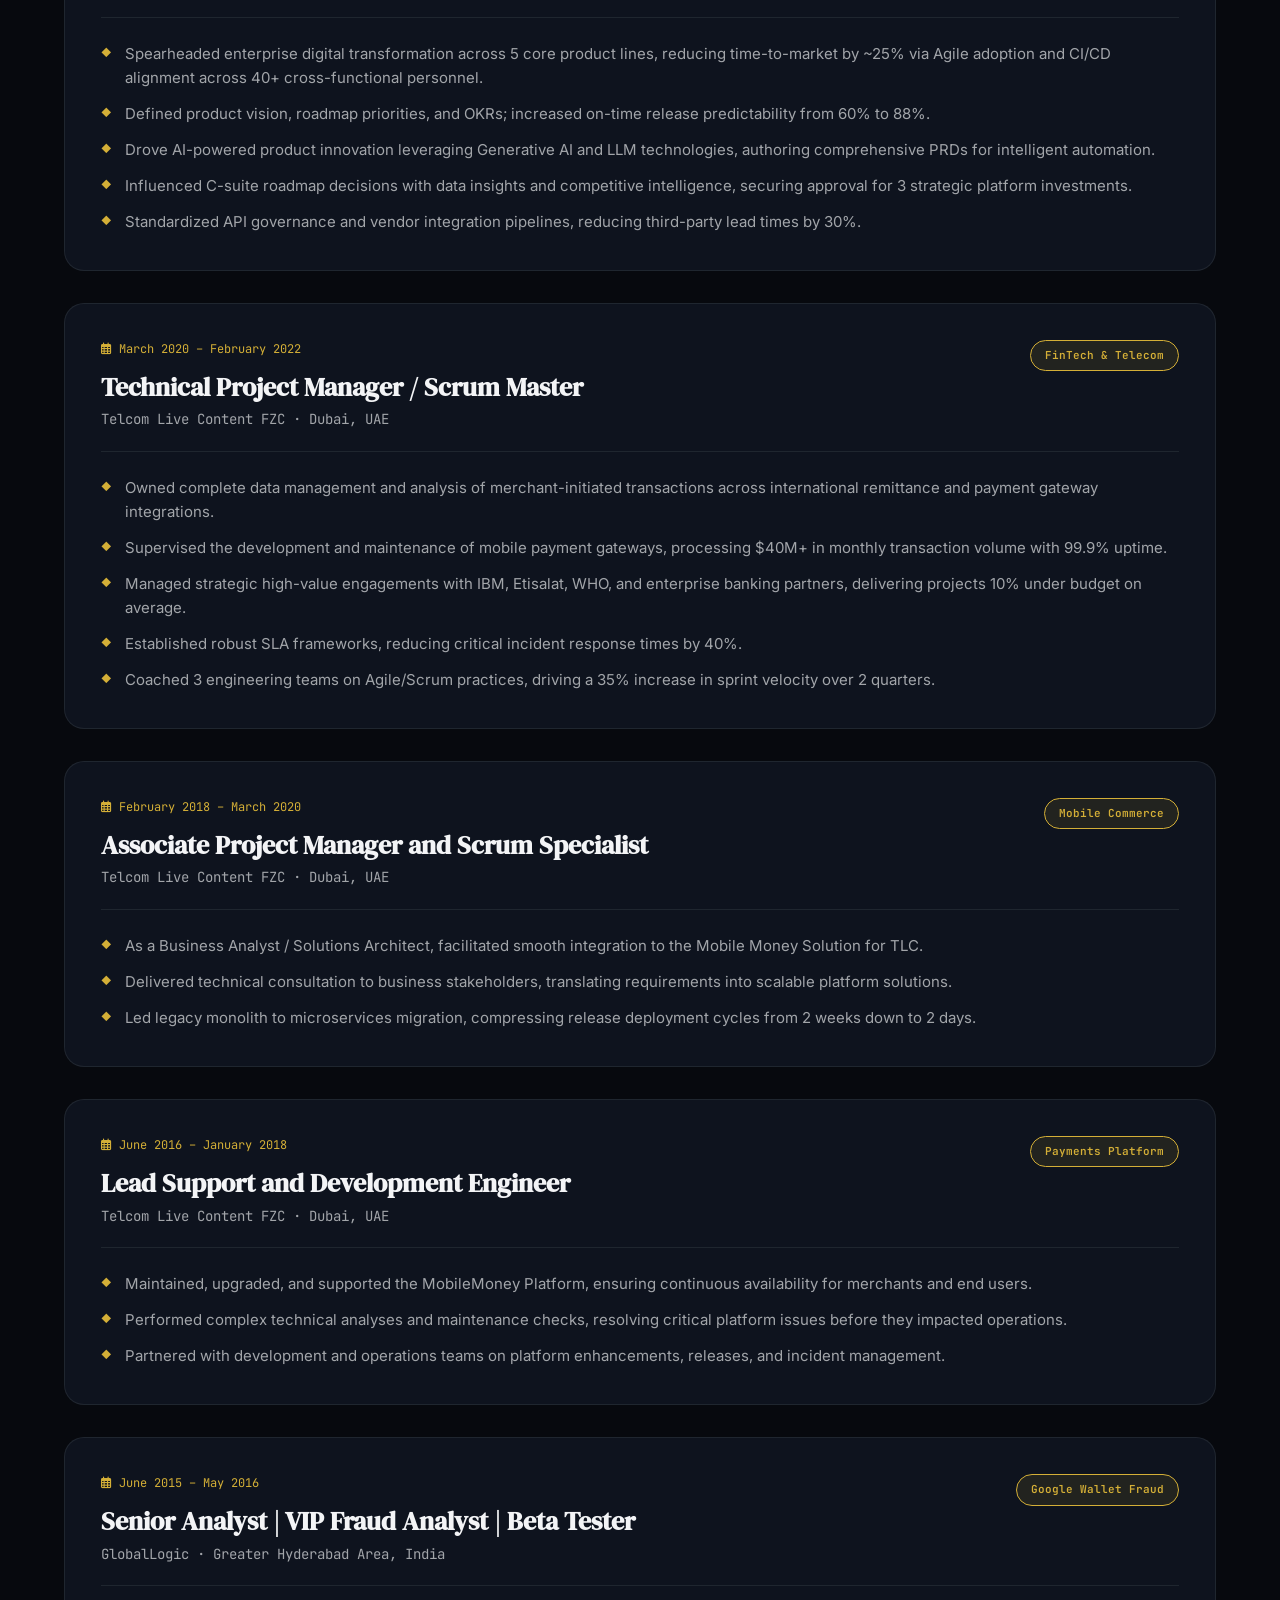
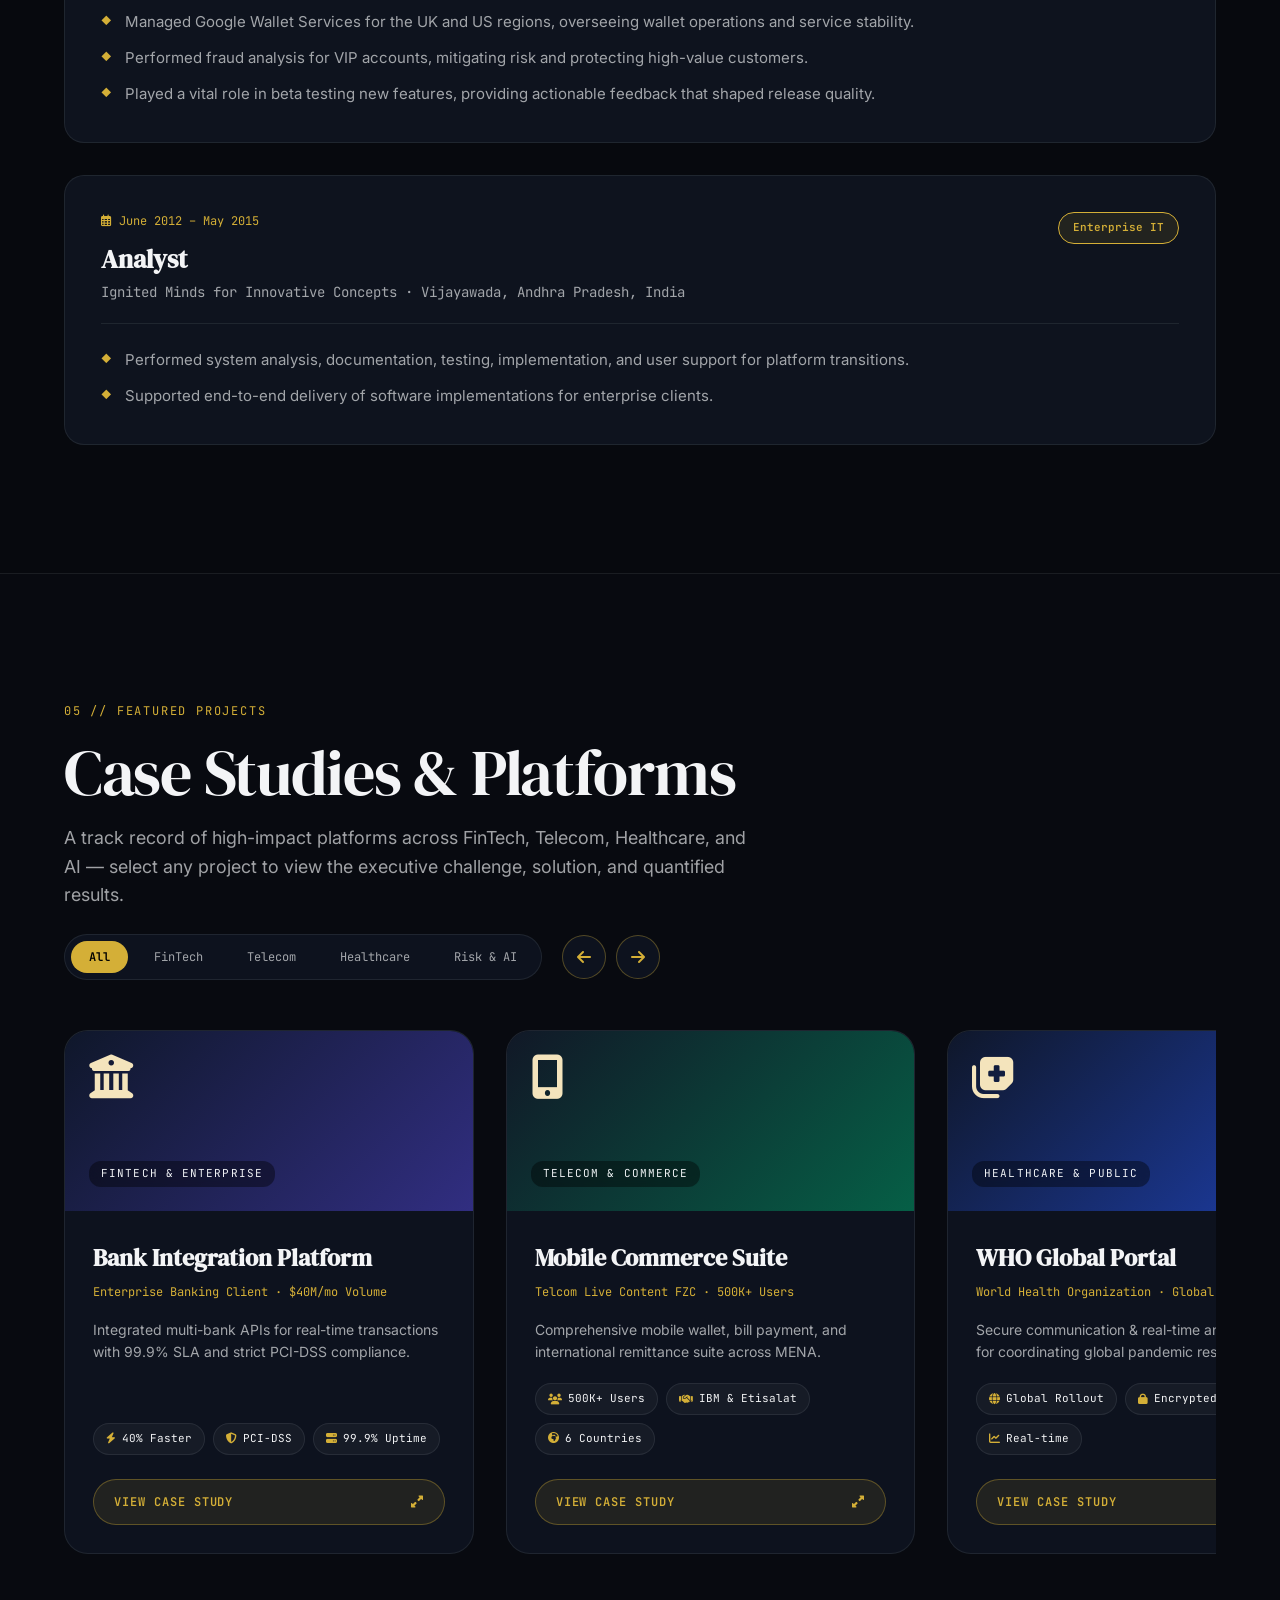
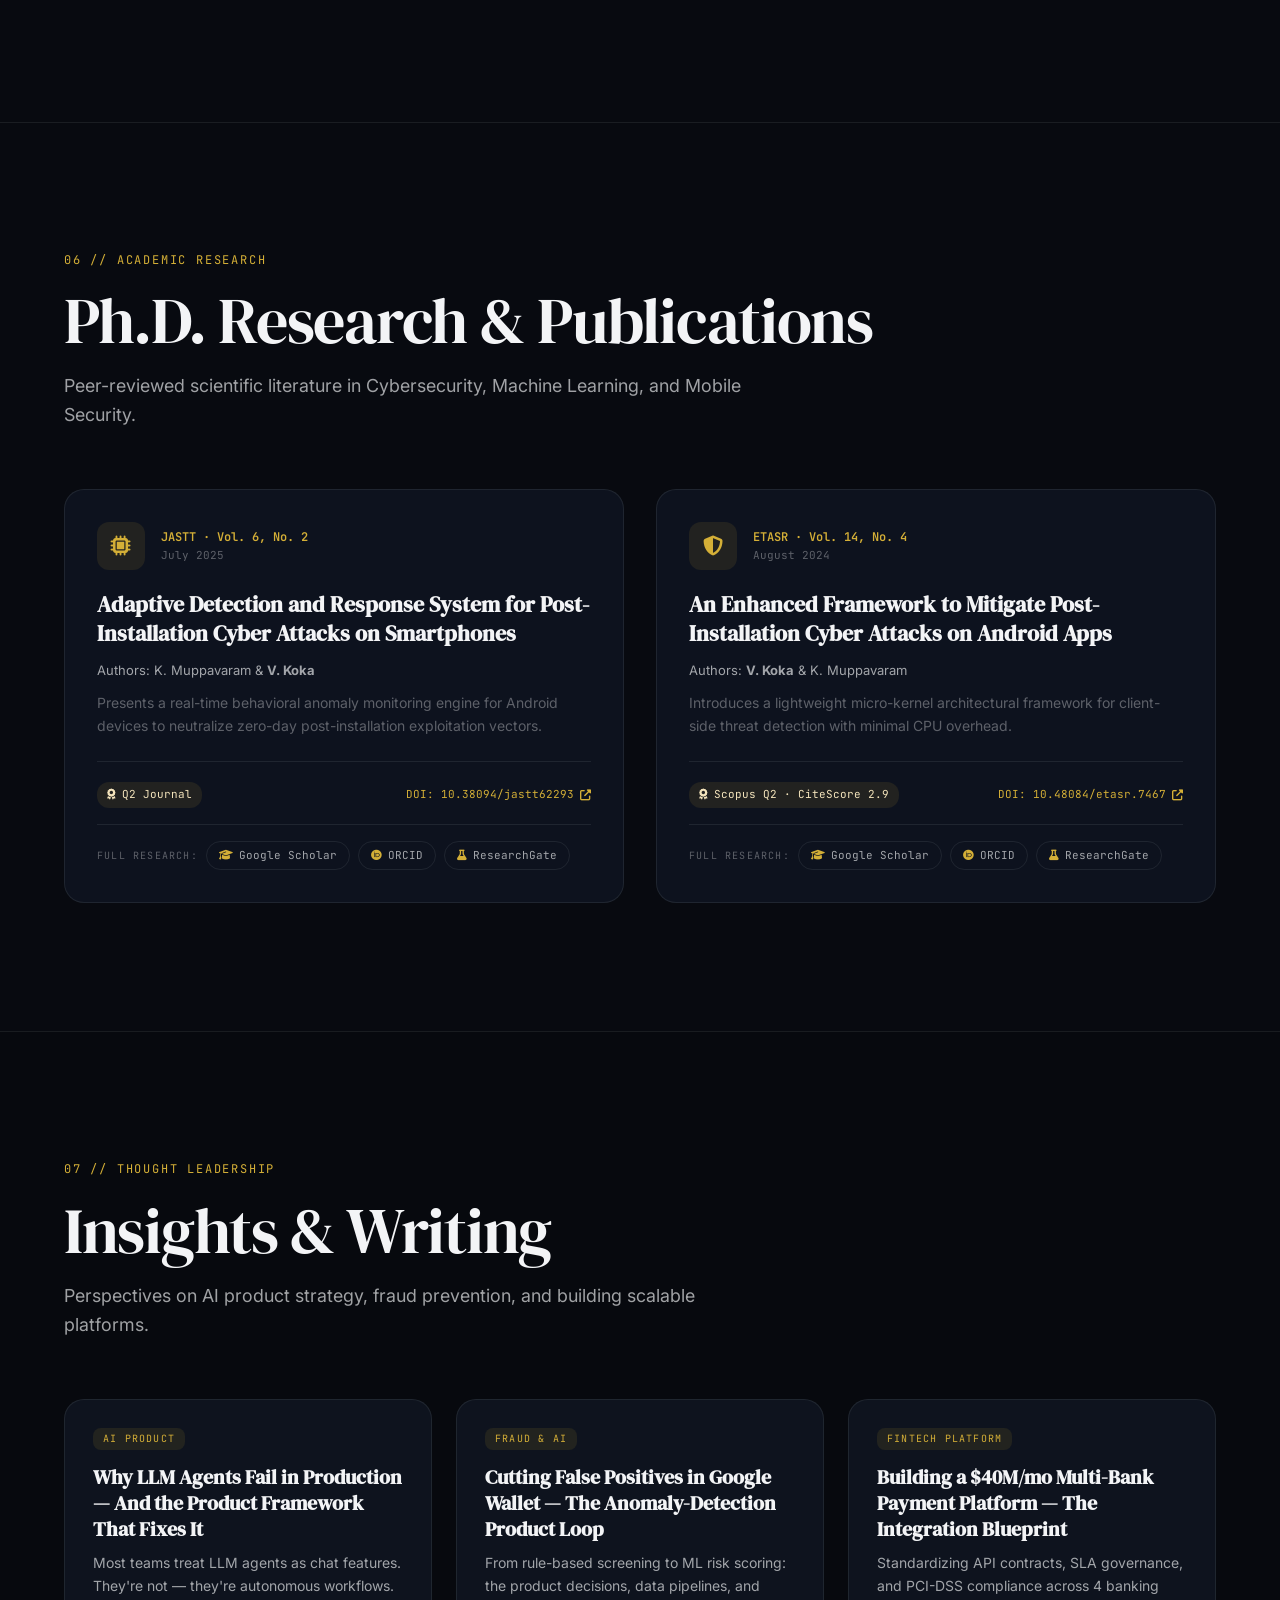
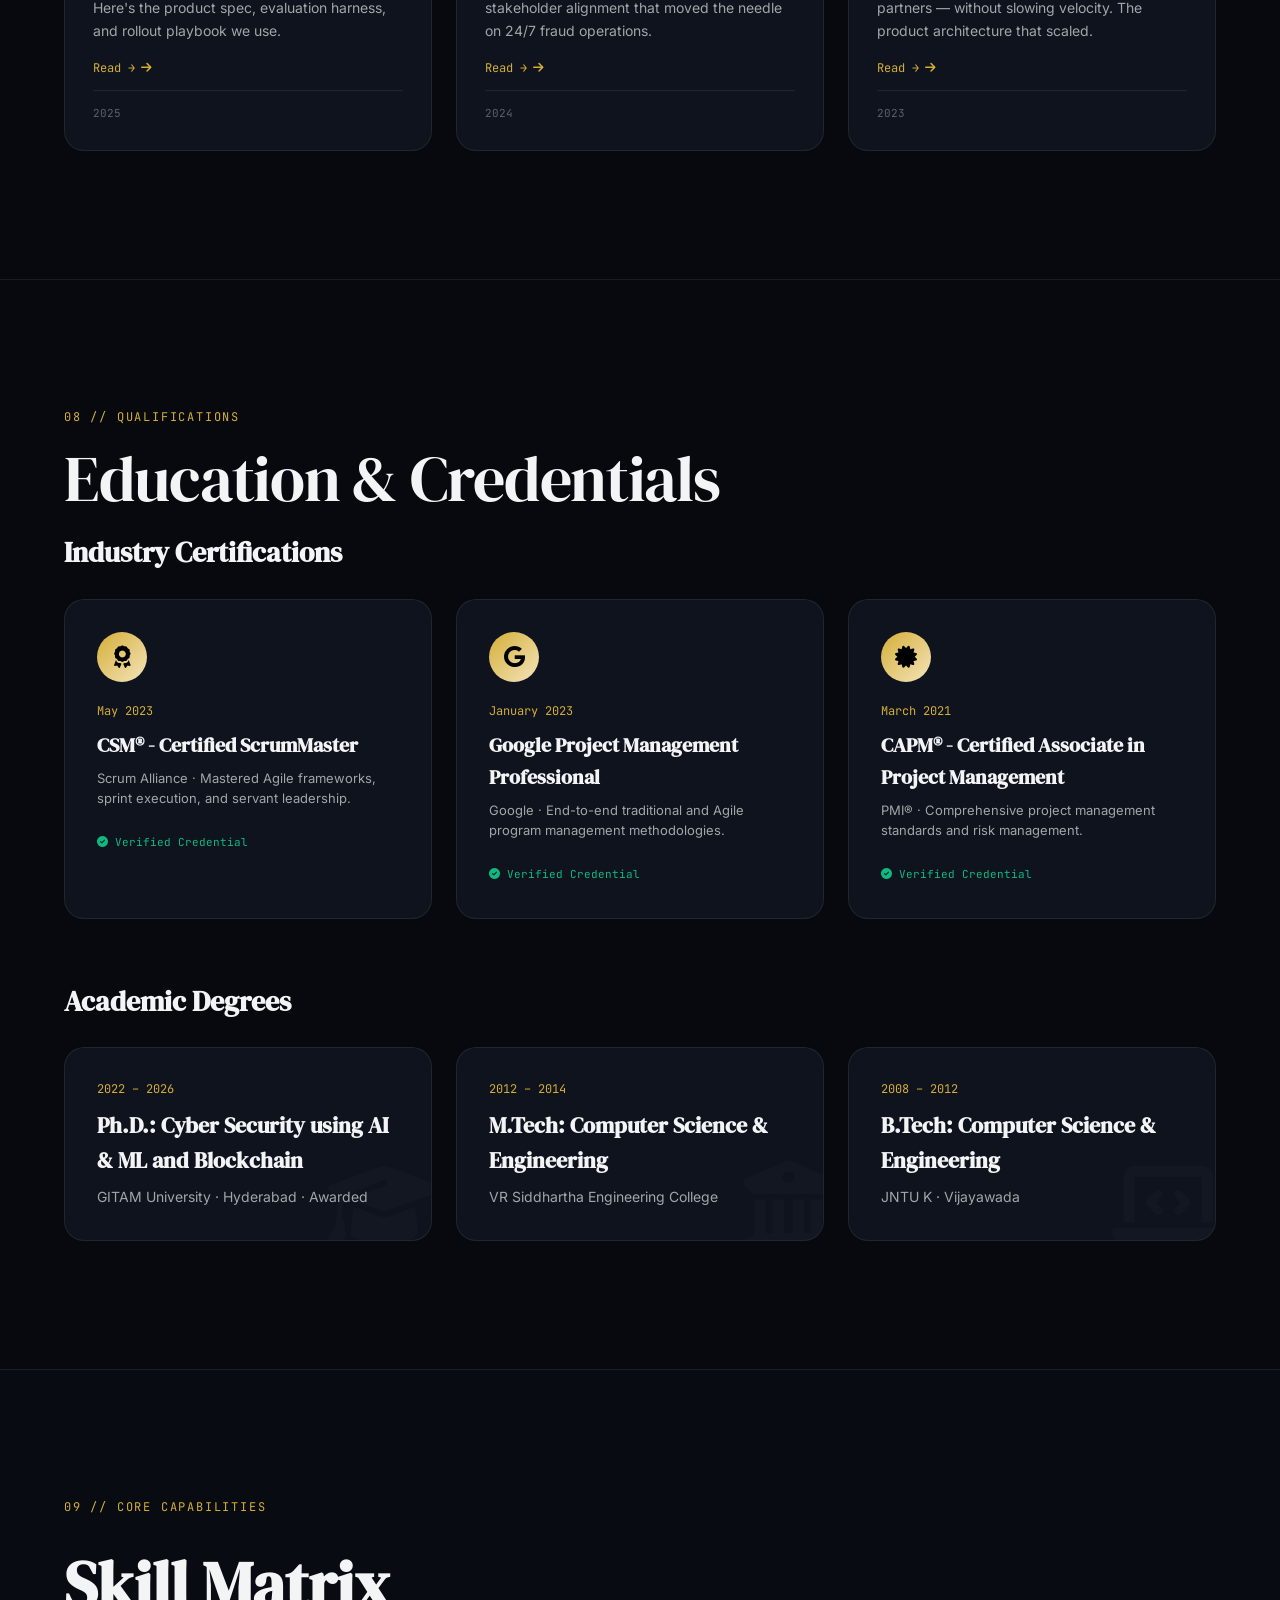
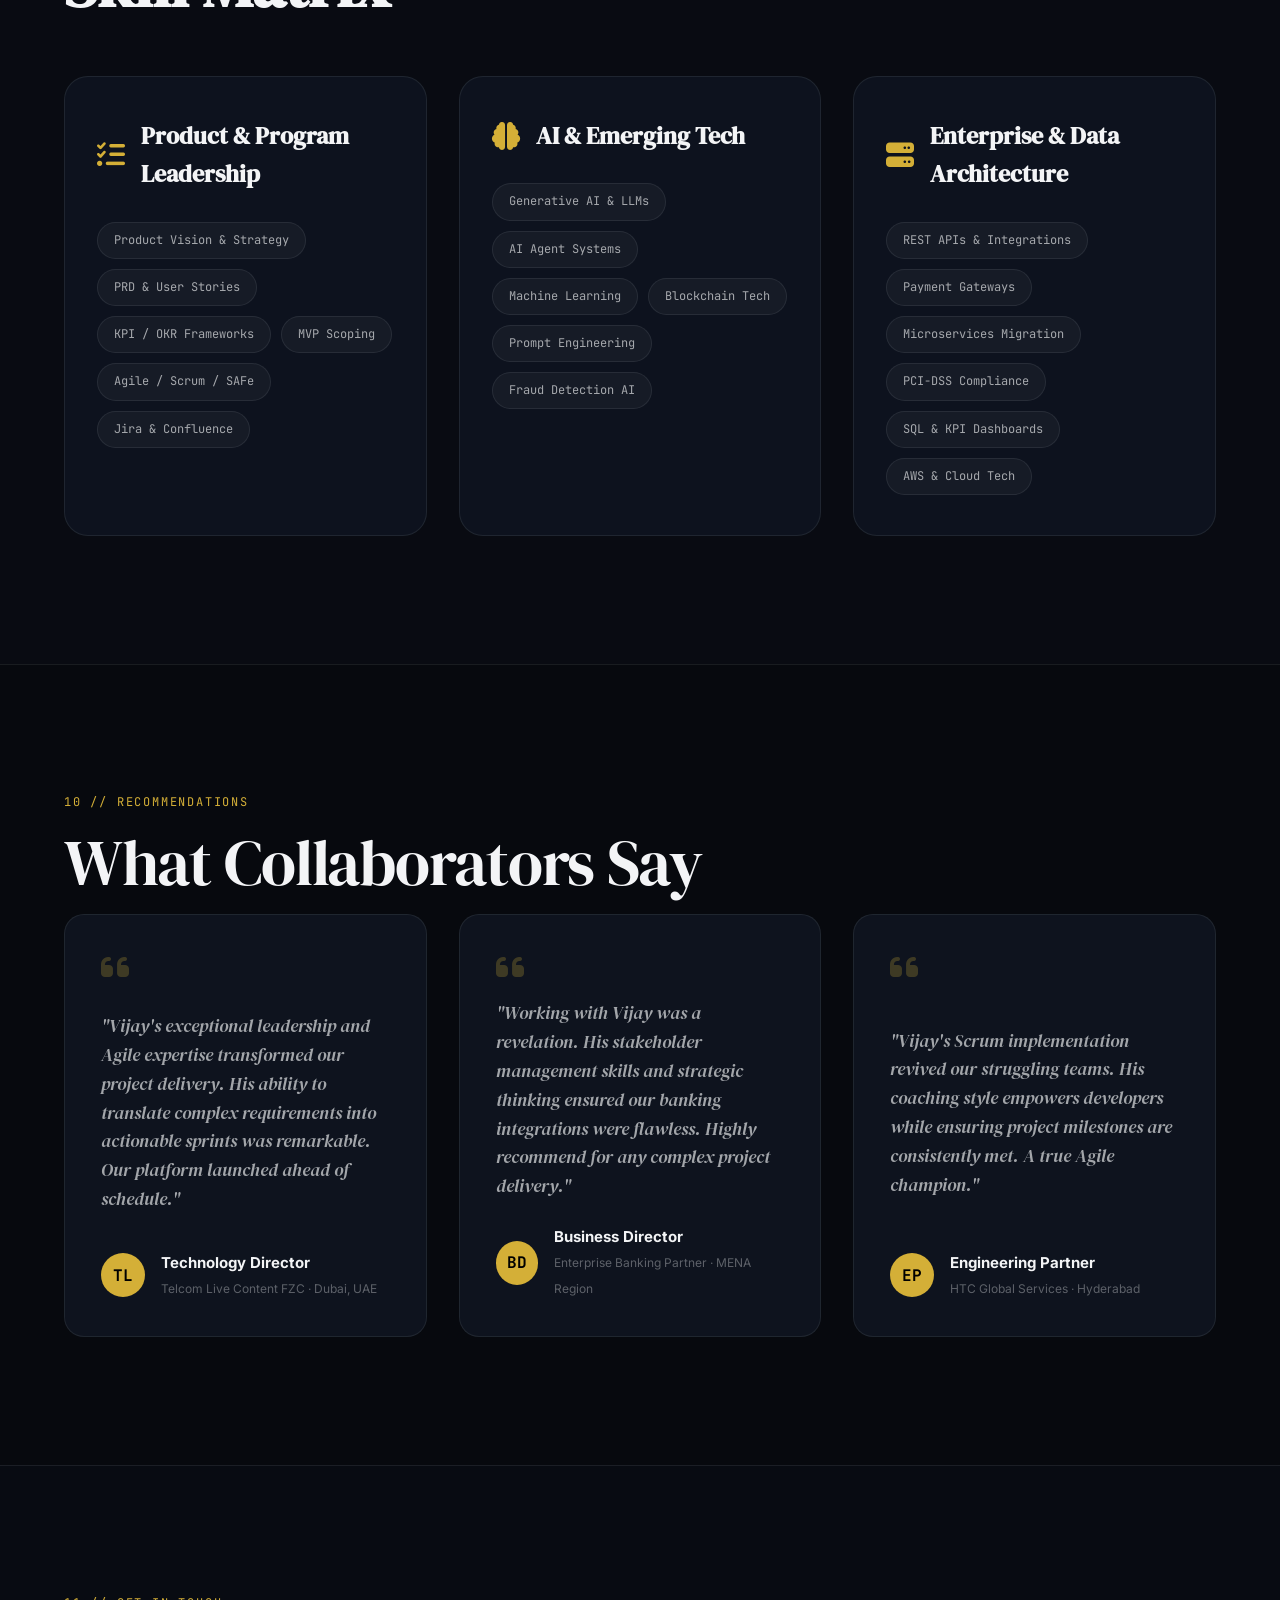
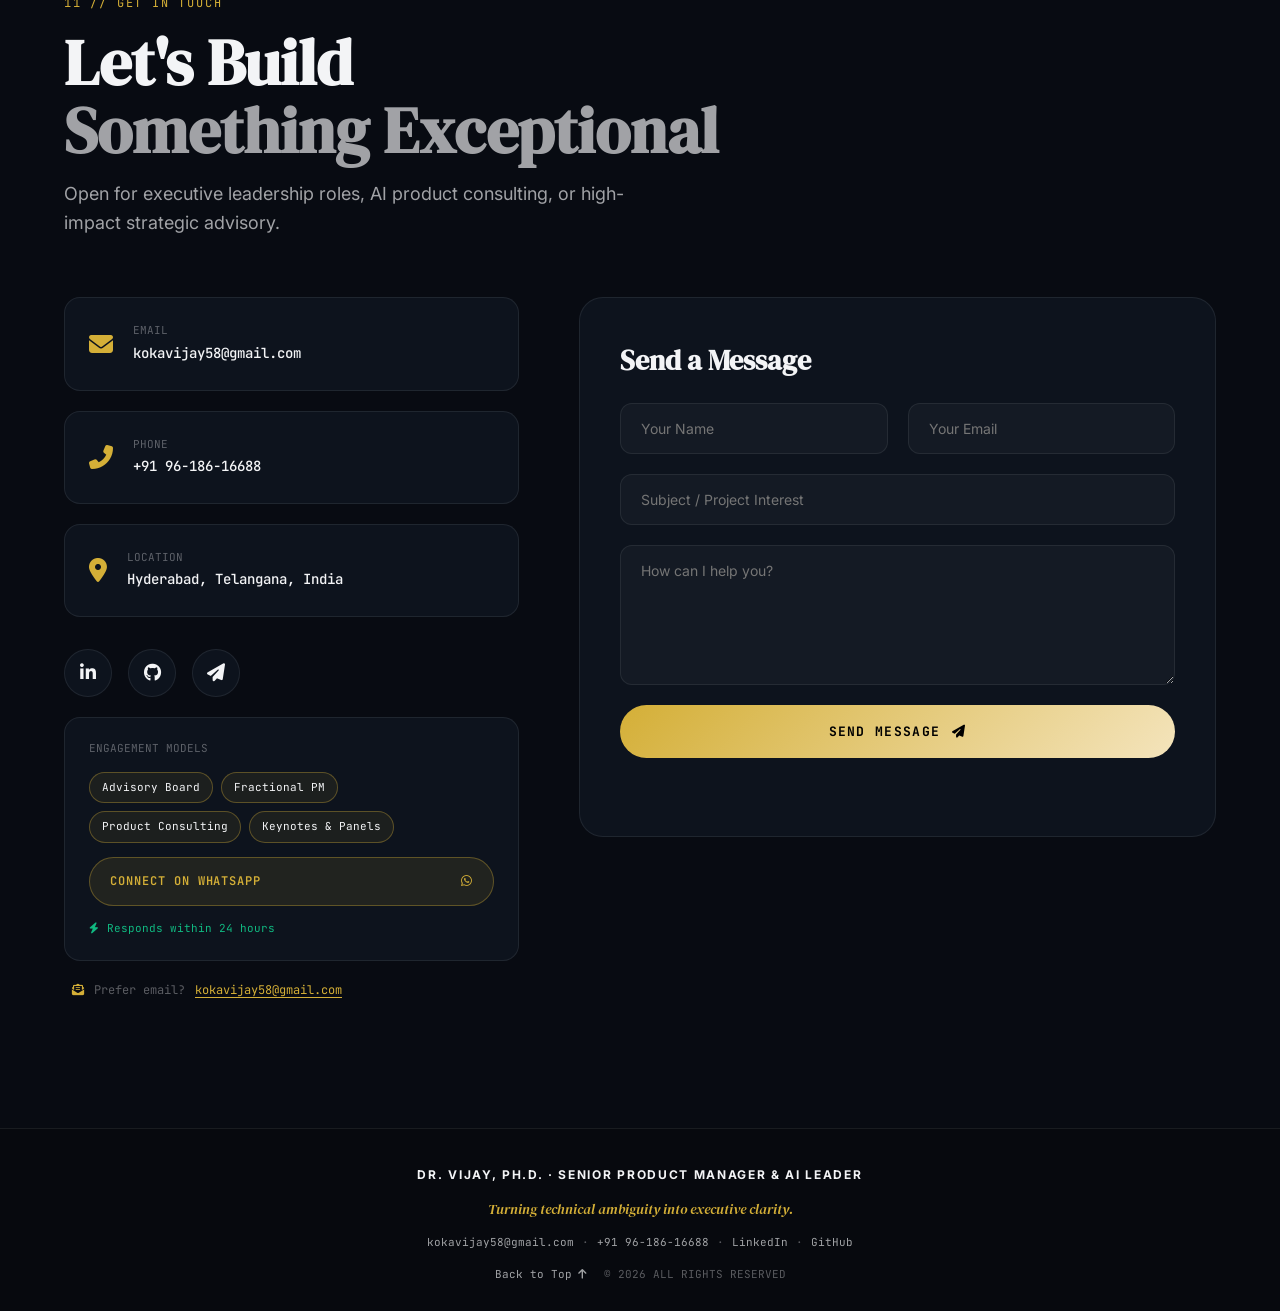
==== commit 950e9abb: "Add dynamic rolling counter animations from 1 to target values for hero stats and value propositions" ====
--- a/index.html
+++ b/index.html
@@ -439,17 +439,17 @@
         <h2 class="value-prop-headline" data-reveal>What I Bring to Your Organization</h2>
         <div class="value-prop-grid" data-reveal>
           <div class="vp-card" data-3d-card>
-            <div class="vp-metric">$40M+<span class="vp-unit">/mo</span></div>
+            <div class="vp-metric"><span data-count="40" data-prefix="$" data-suffix="M+">$40M+</span><span class="vp-unit">/mo</span></div>
             <div class="vp-title">FinTech Scale &amp; SLA Governance</div>
             <p class="vp-desc">Proven architecture and contract governance managing high-throughput payment and remittance gateways with 99.9% uptime reliability.</p>
           </div>
           <div class="vp-card" data-3d-card>
-            <div class="vp-metric">88%<span class="vp-unit"> on-time</span></div>
+            <div class="vp-metric"><span data-count="88" data-suffix="%">88%</span><span class="vp-unit"> on-time</span></div>
             <div class="vp-title">Predictable Product Delivery</div>
             <p class="vp-desc">Scaled Agile and SAFe delivery across 5 product lines and 40+ staff, accelerating time-to-market by 25% with zero compromise on quality.</p>
           </div>
           <div class="vp-card" data-3d-card>
-            <div class="vp-metric">−22%<span class="vp-unit"> false-pos</span></div>
+            <div class="vp-metric"><span data-count="22" data-prefix="−" data-suffix="%">−22%</span><span class="vp-unit"> false-pos</span></div>
             <div class="vp-title">AI &amp; Risk Architecture</div>
             <p class="vp-desc">Engineered anomaly detection and automated risk-scoring feedback loops for Google Wallet, elevating operational precision by +15%.</p>
           </div>
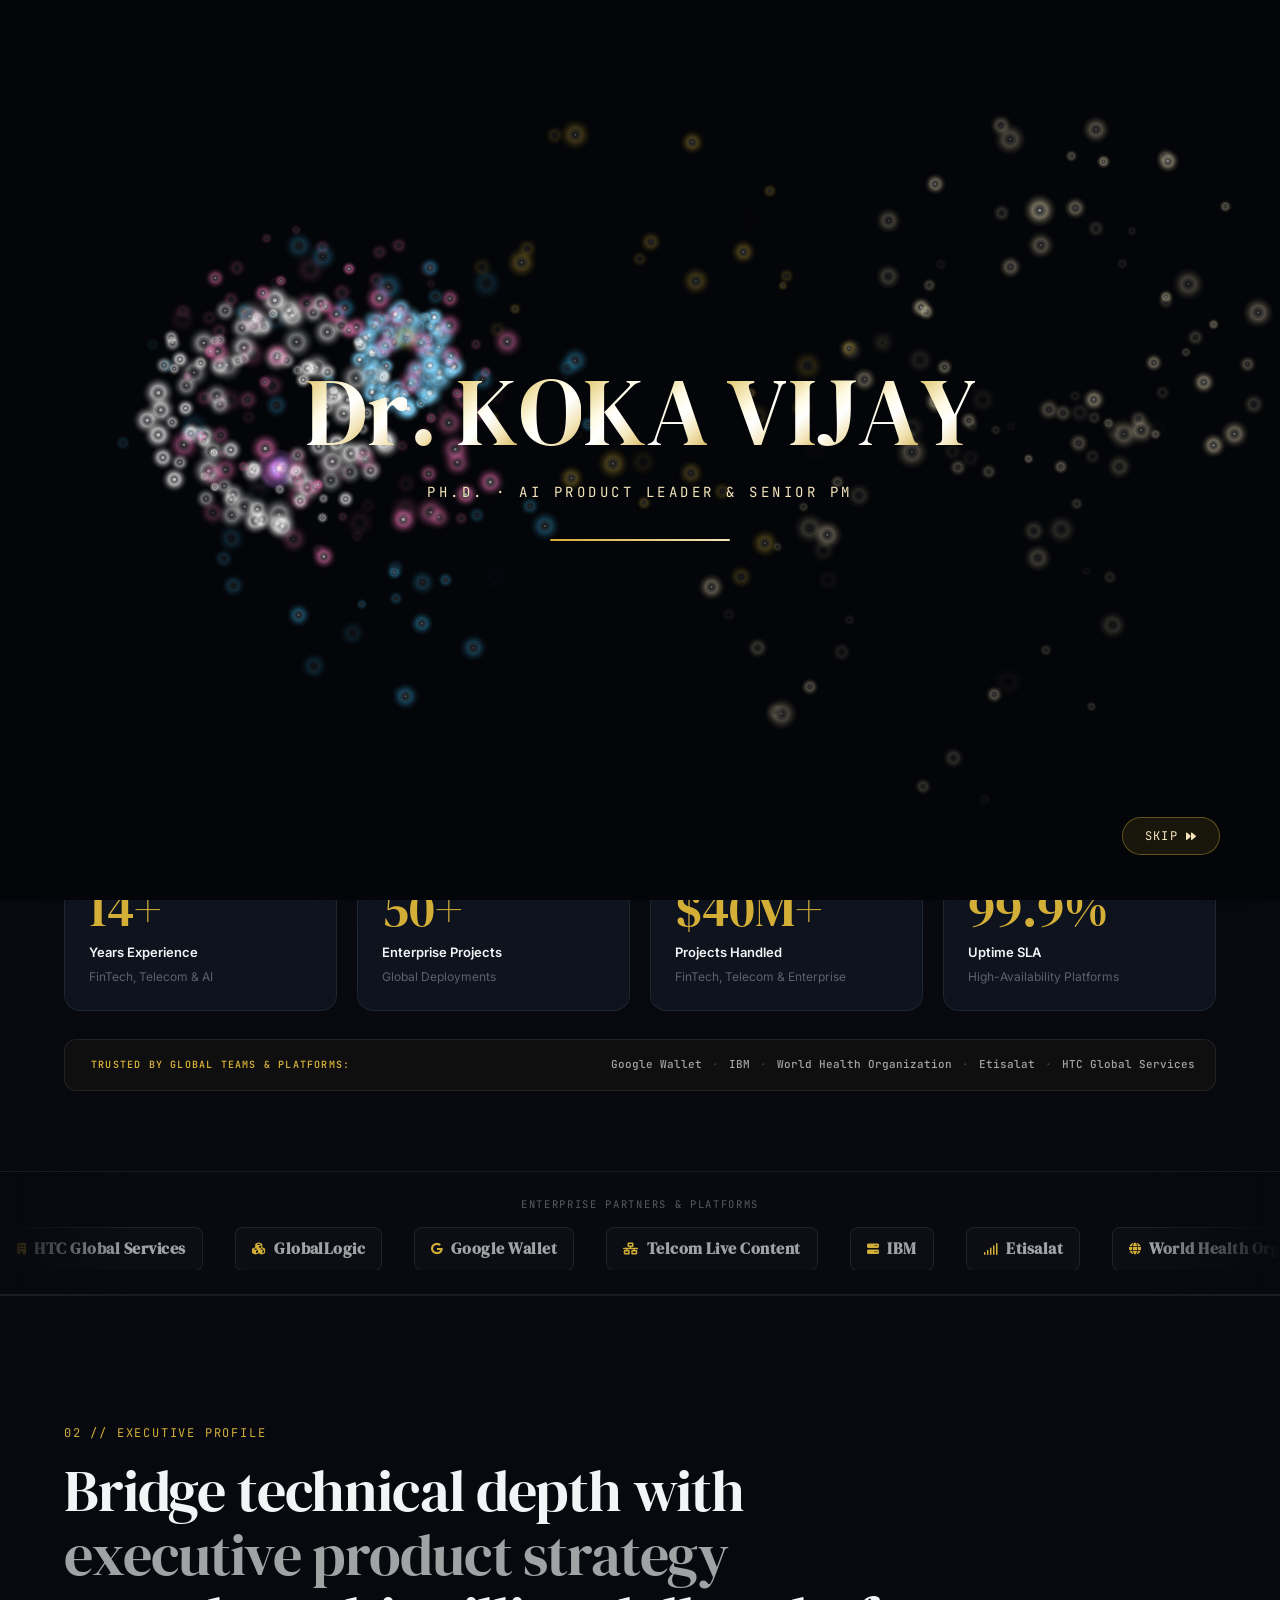
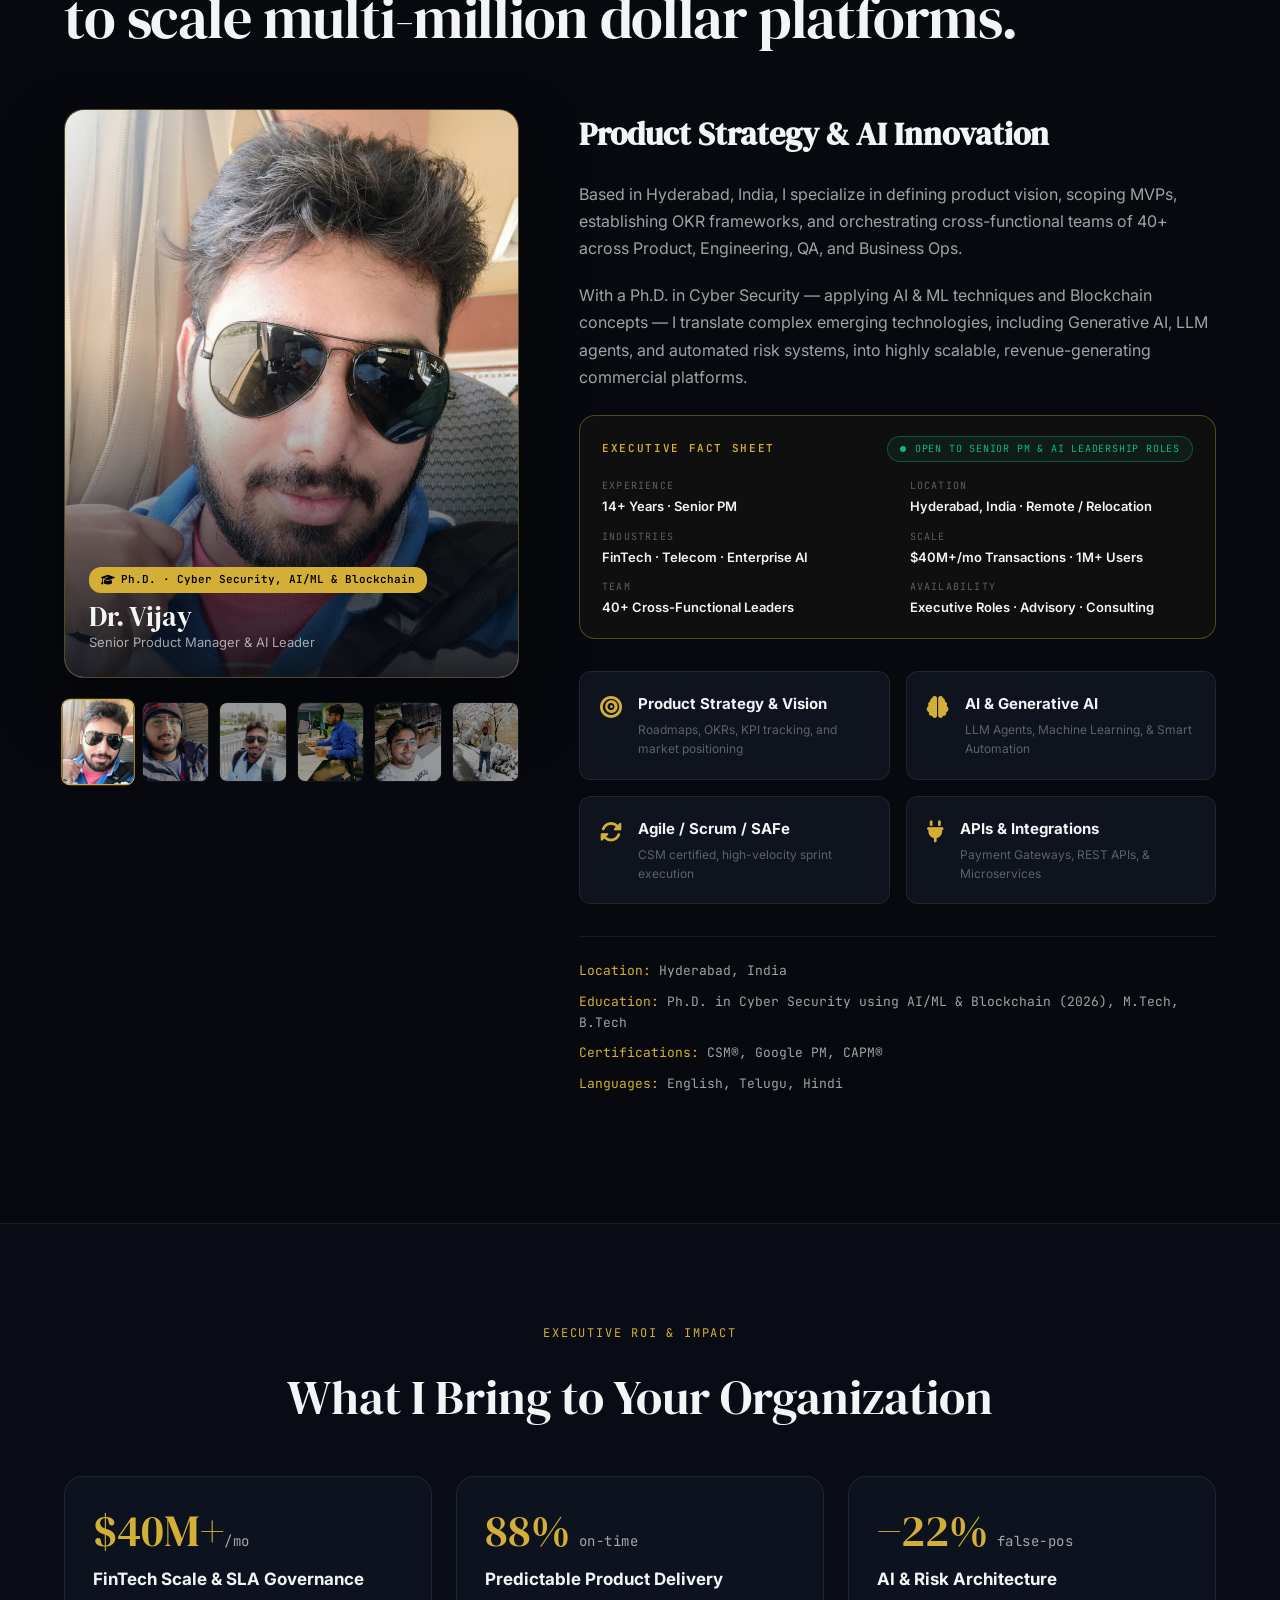
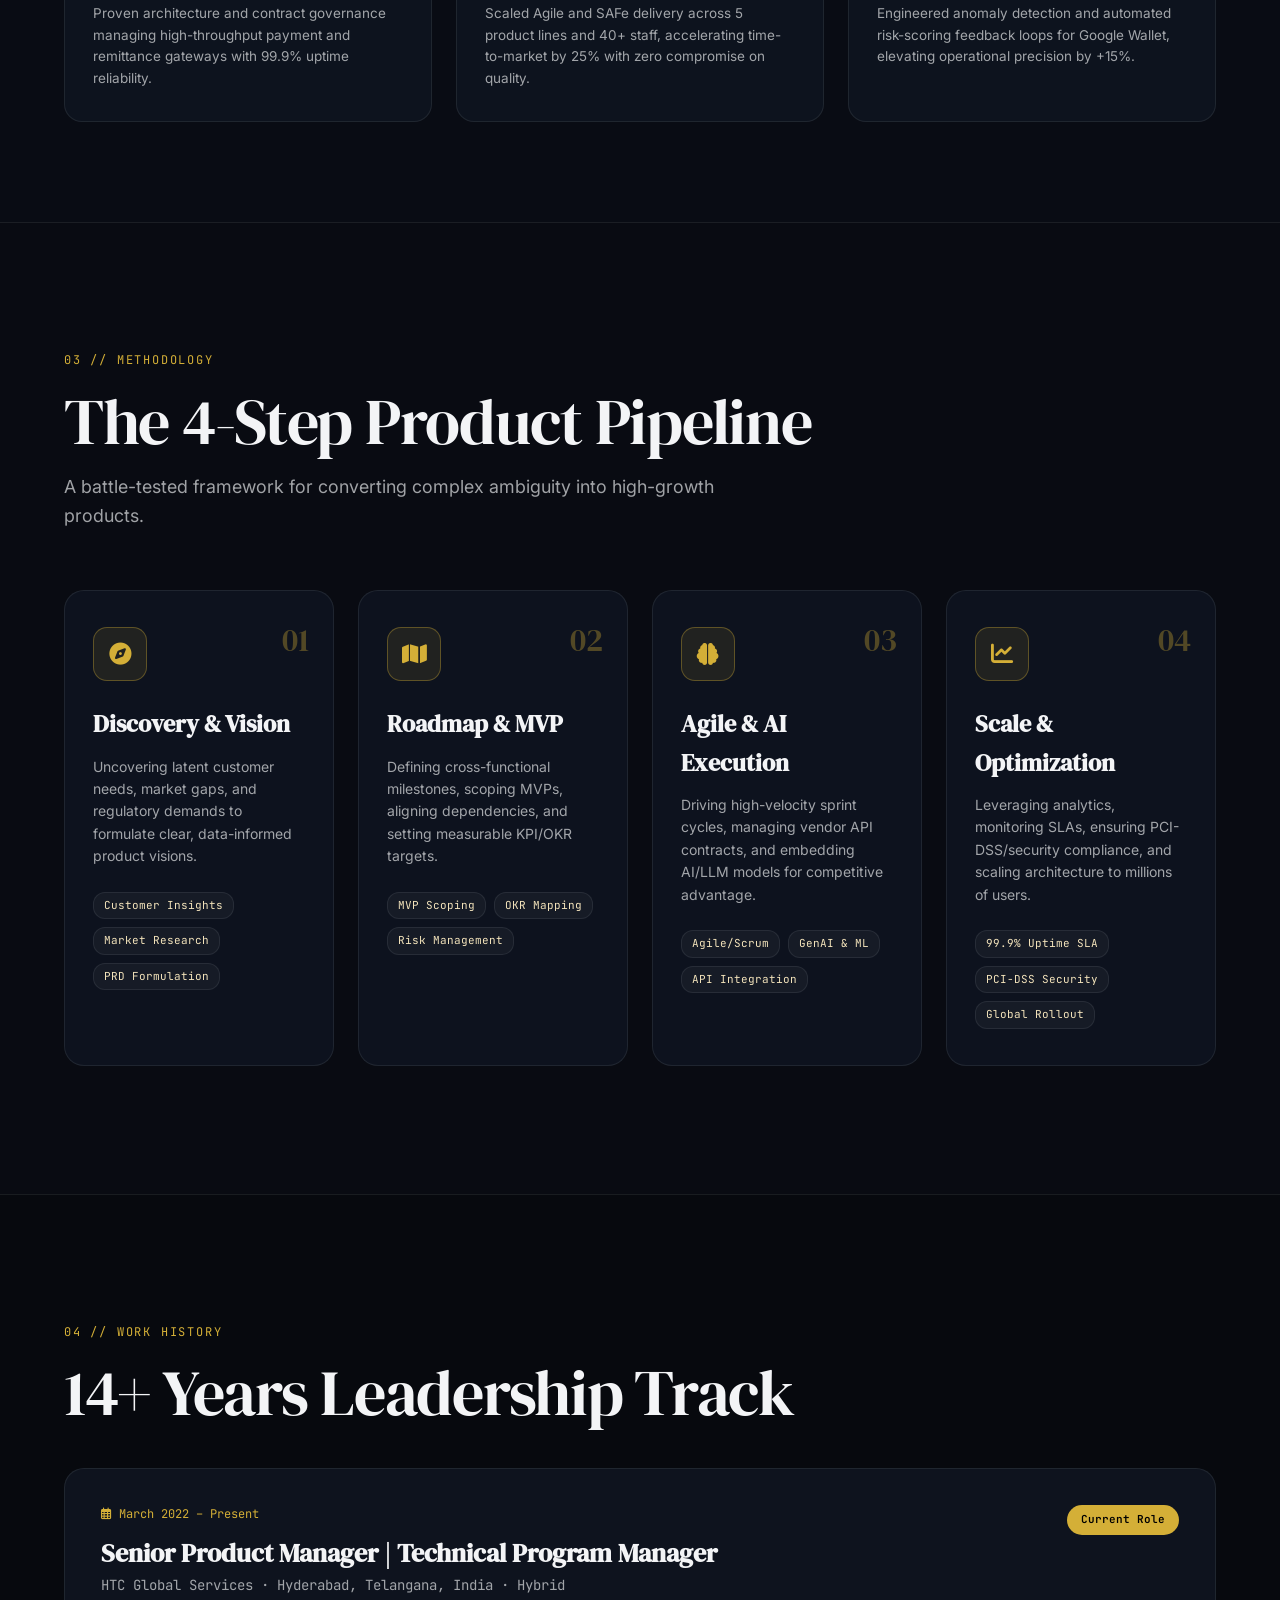
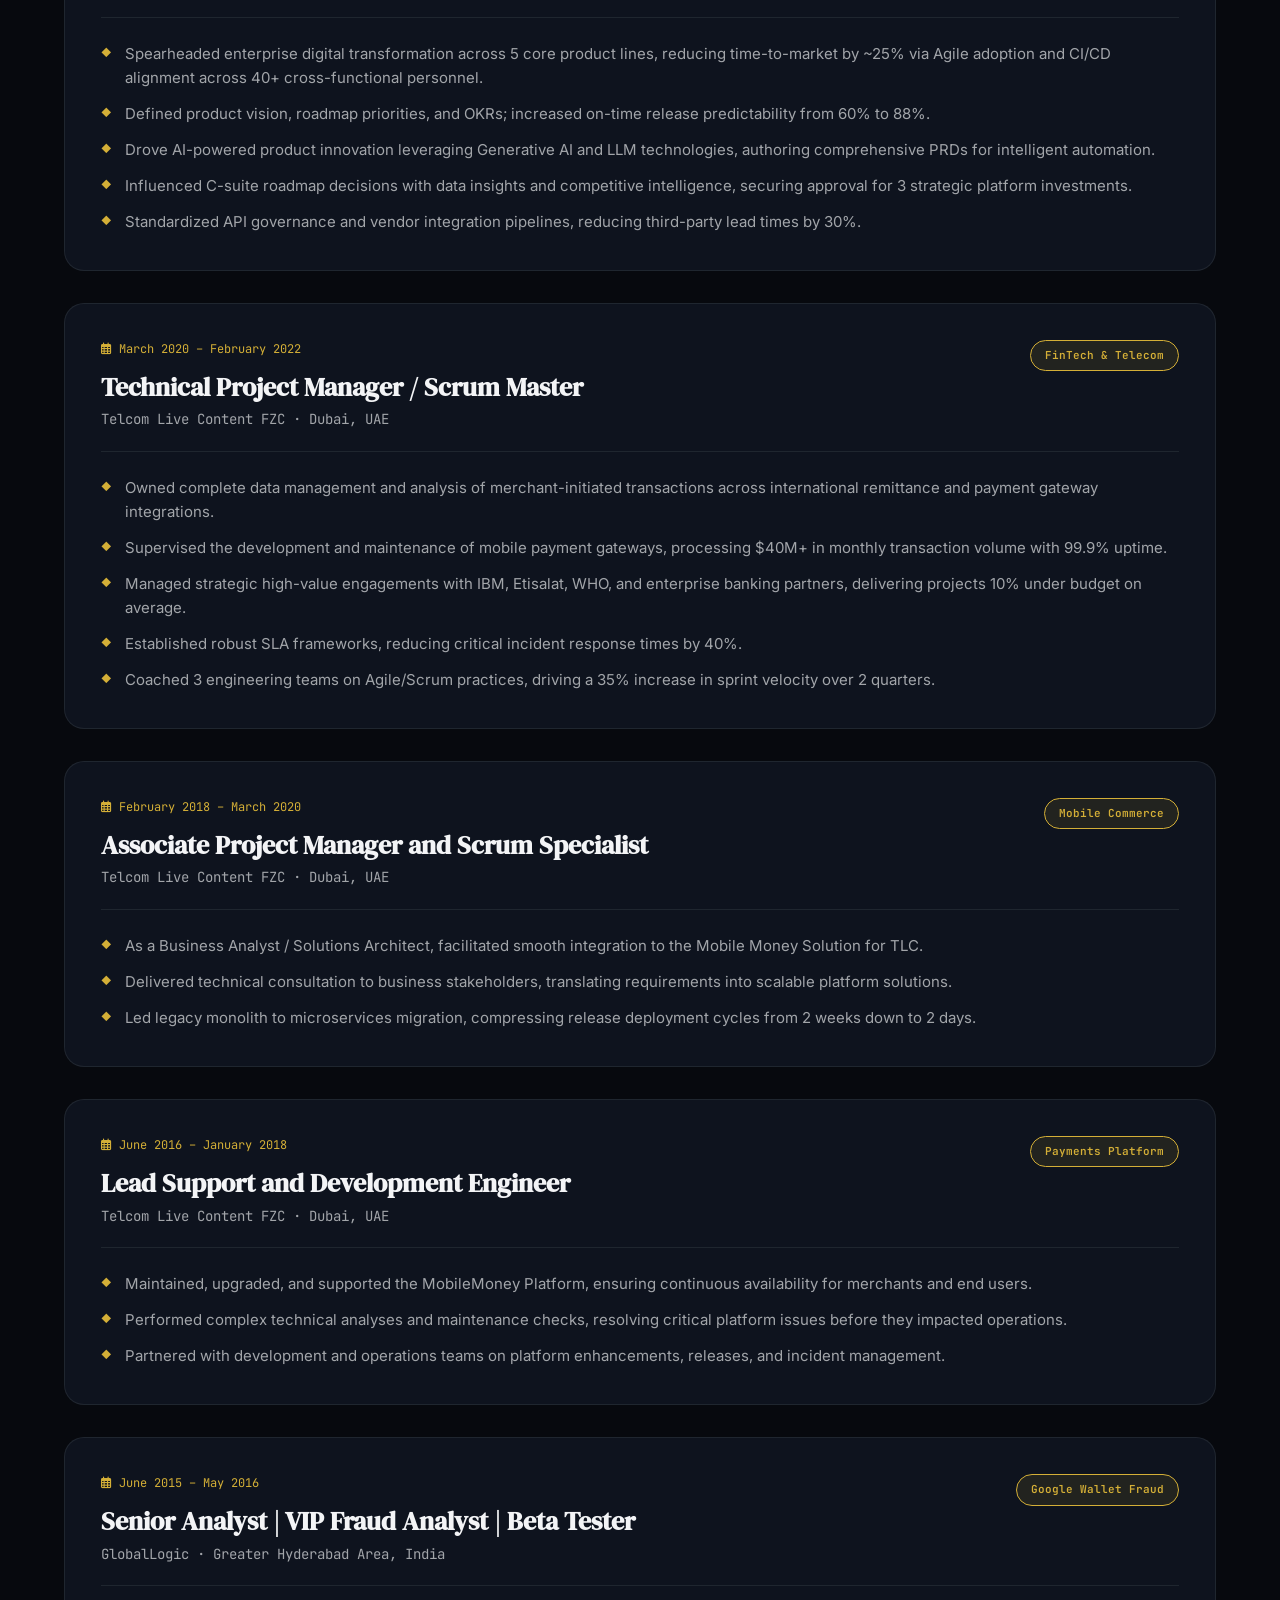
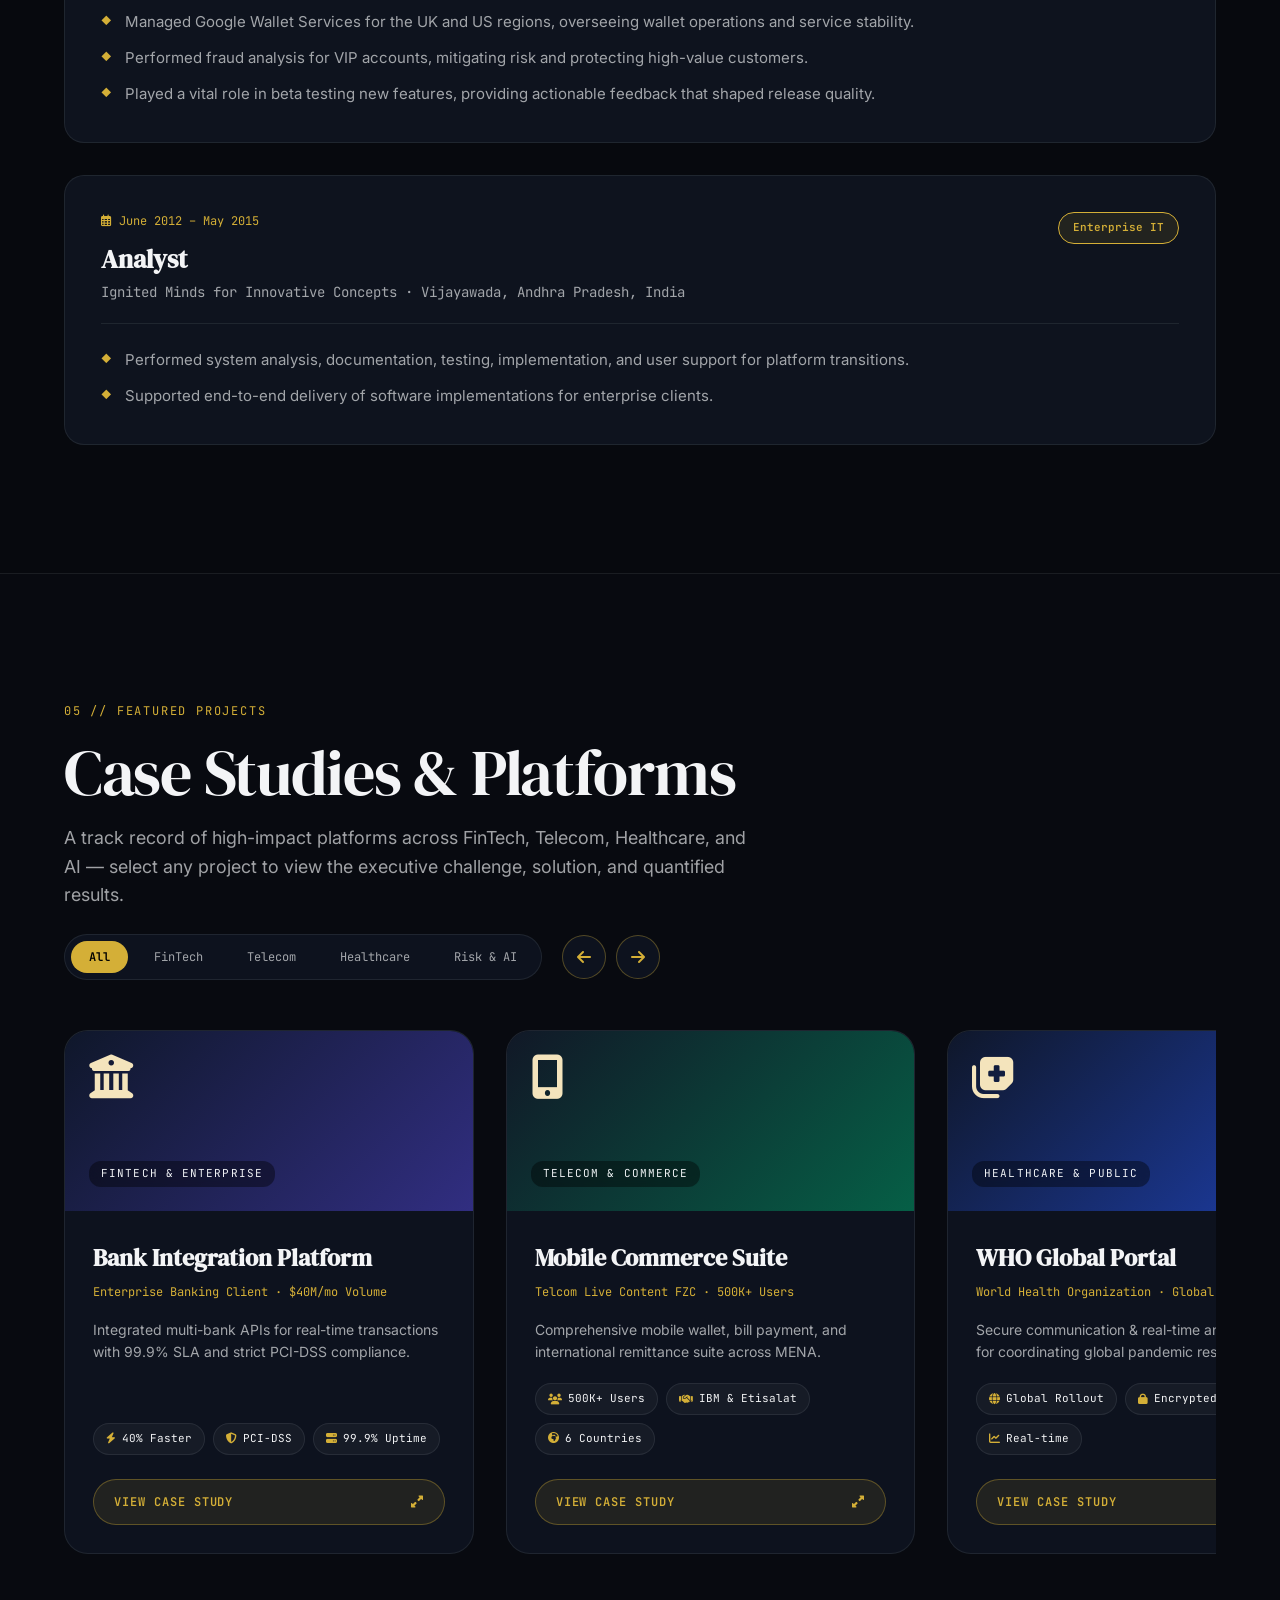
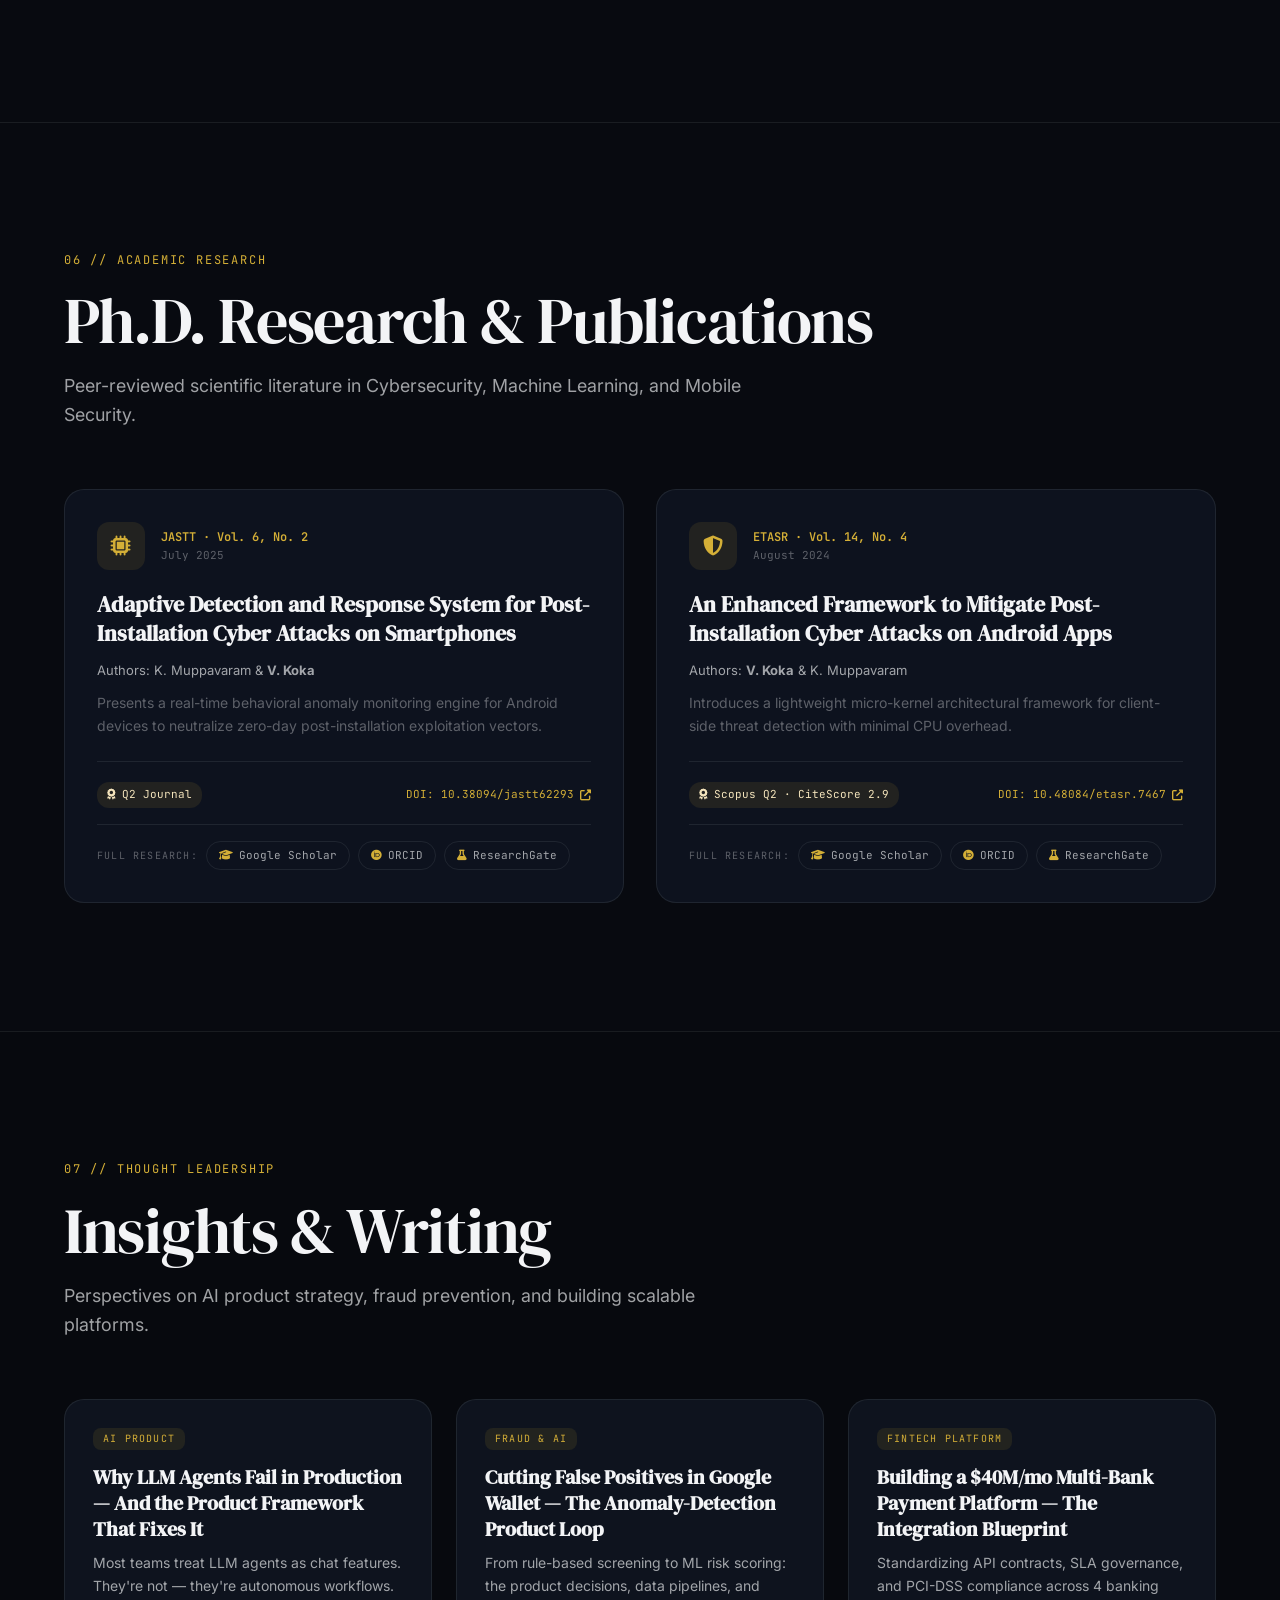
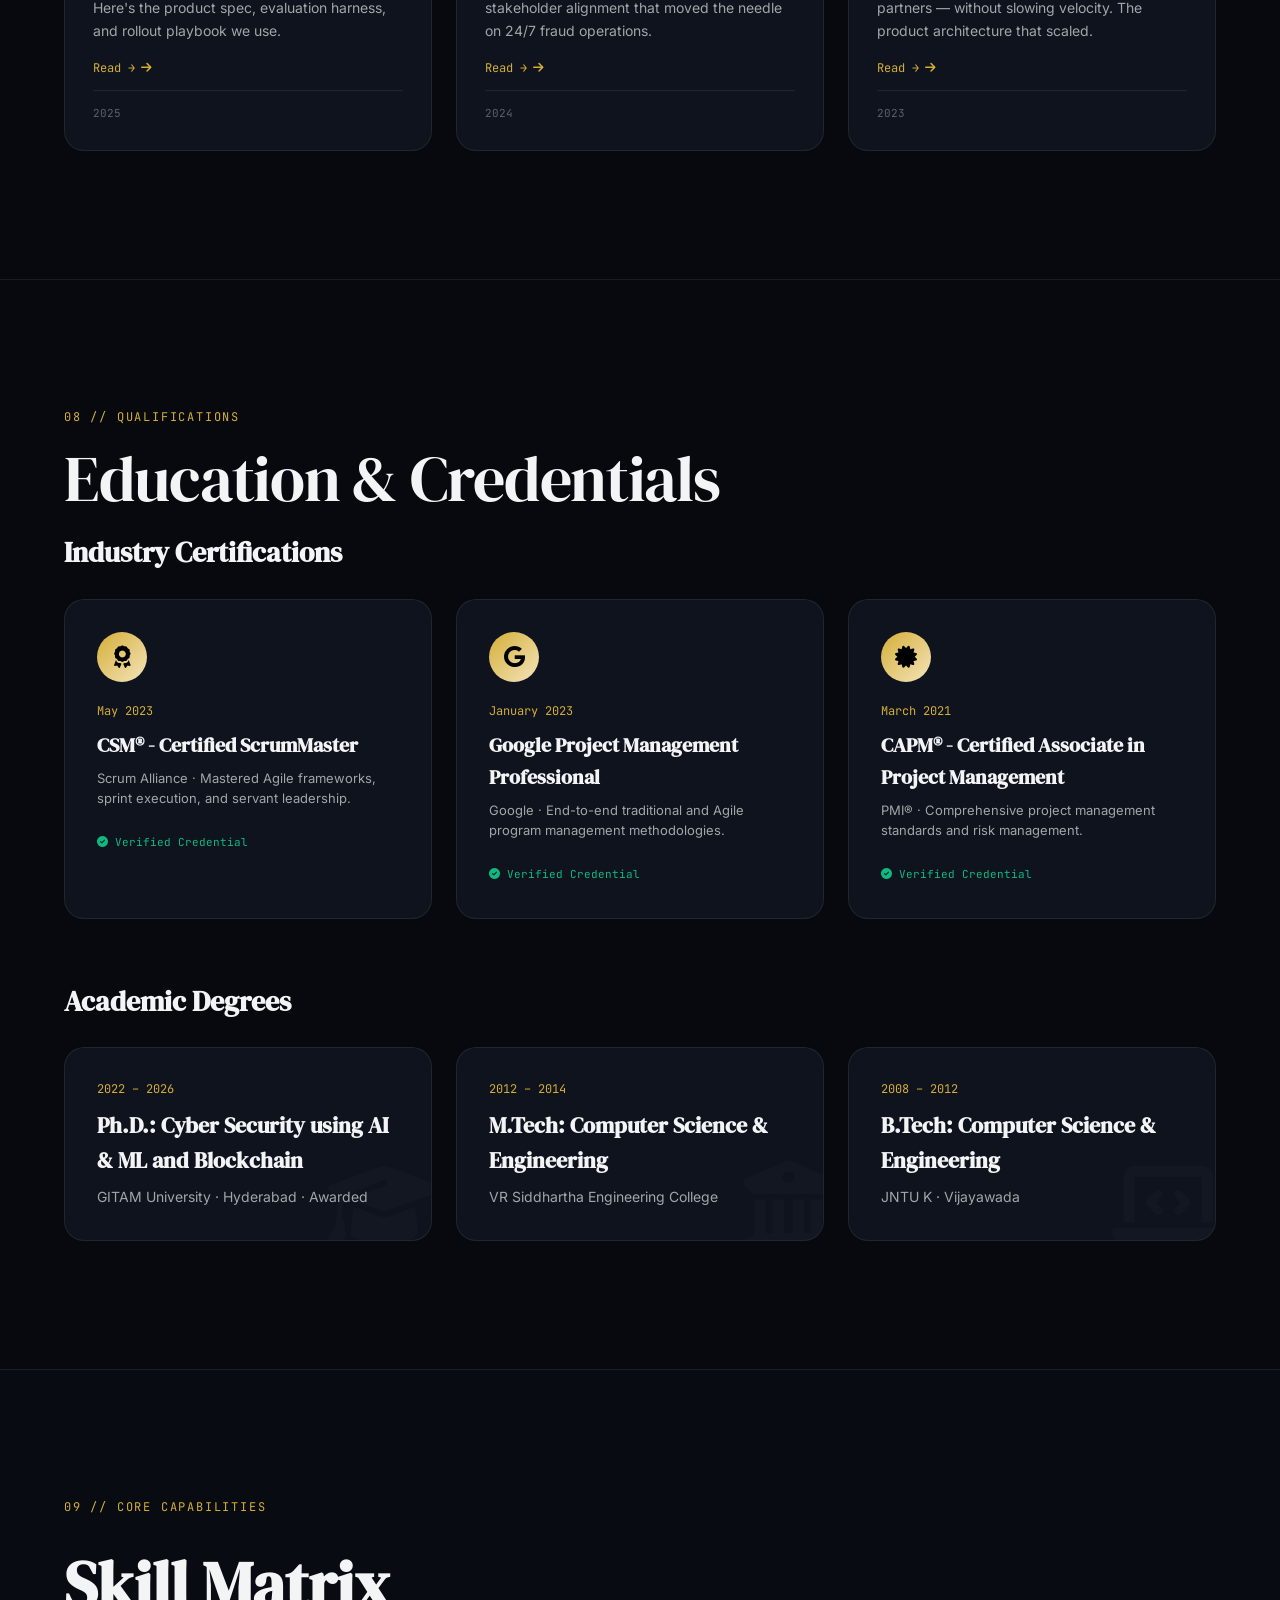
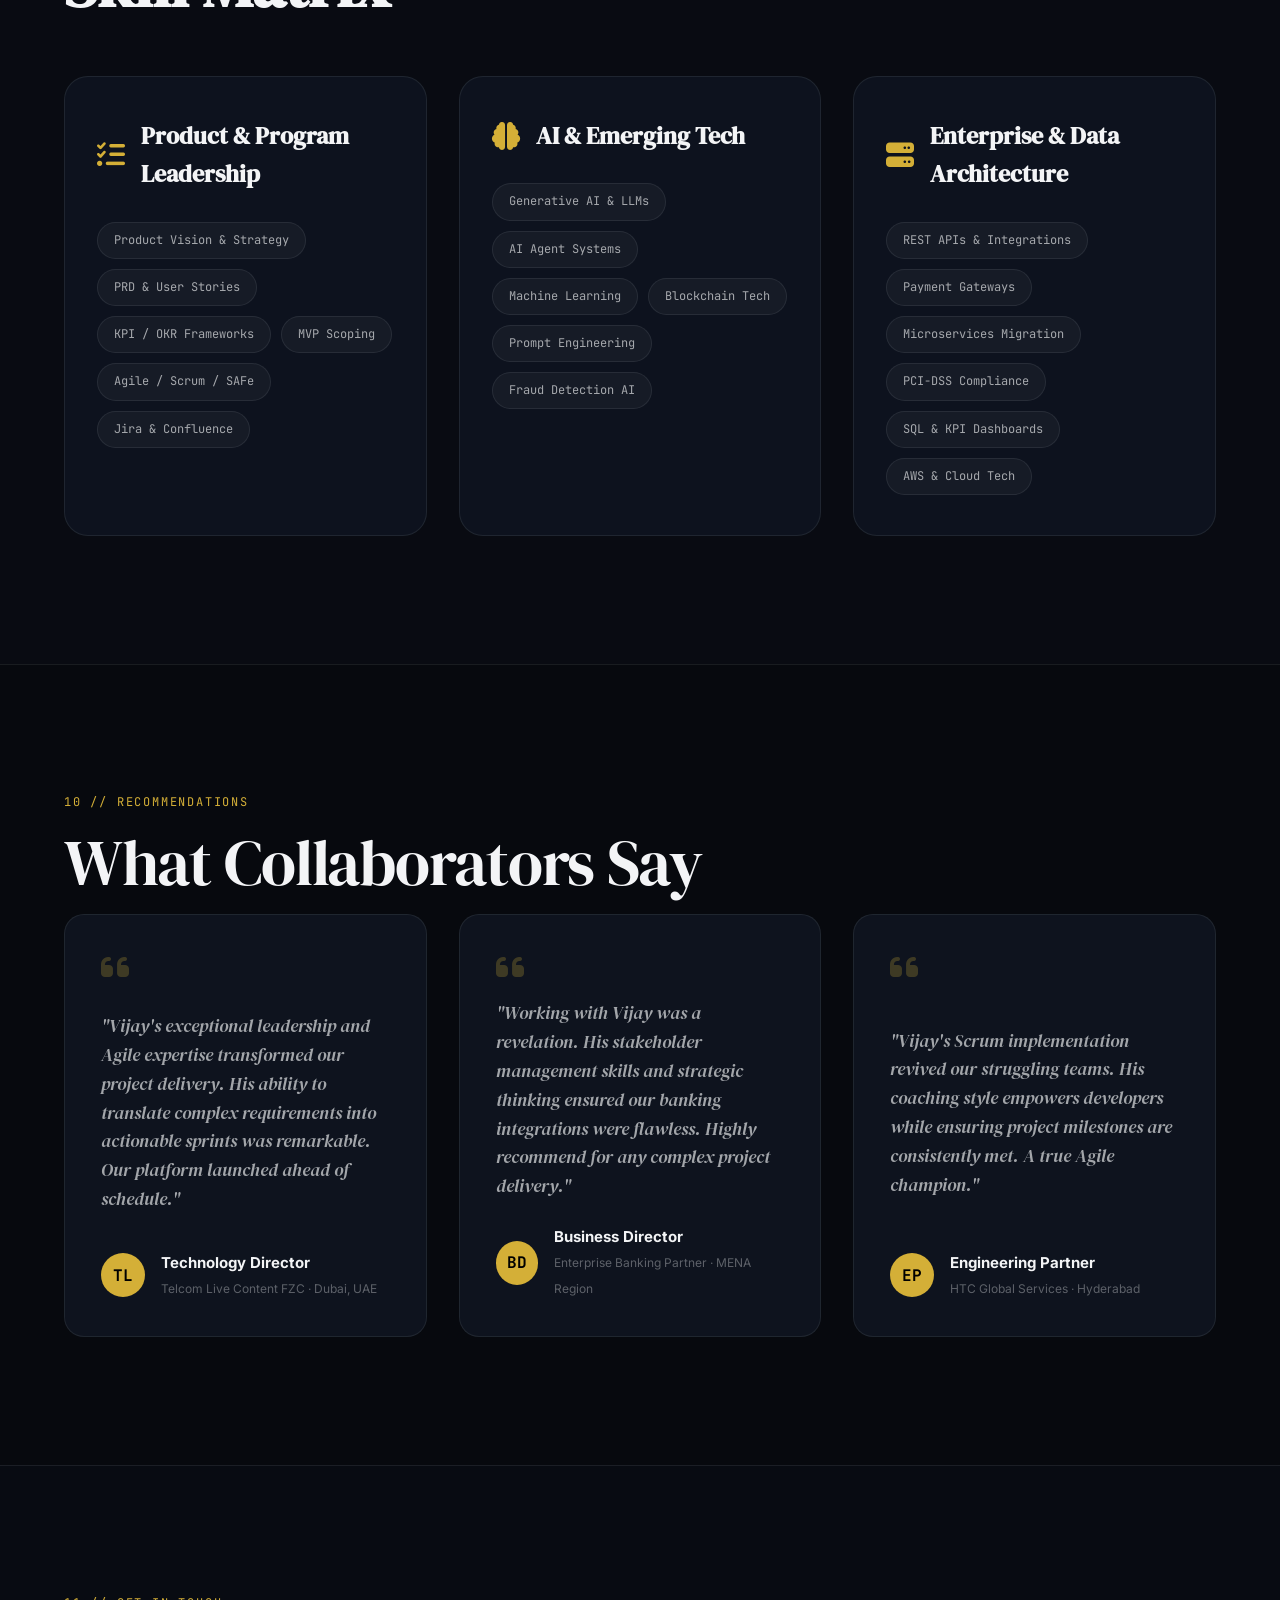
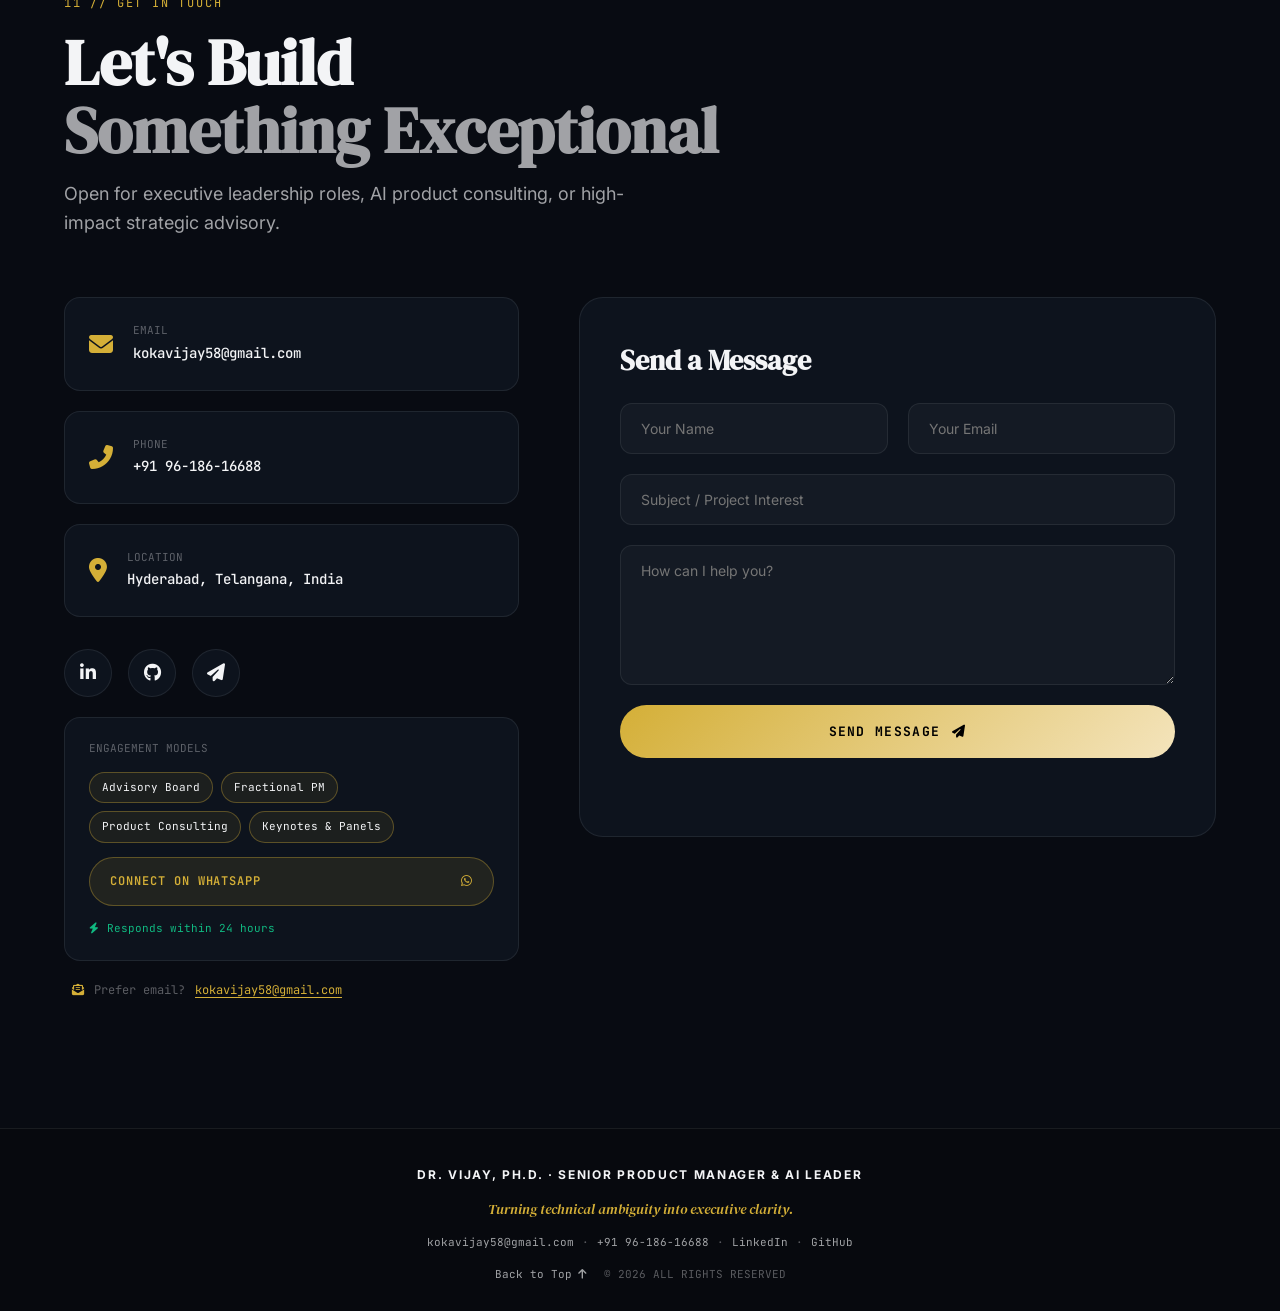
==== commit 0121b888: "Update + stat card to Projects Handled and slow down number rolling duration to 3.2s" ====
--- a/index.html
+++ b/index.html
@@ -269,8 +269,8 @@
           </div>
           <div class="stat-card" data-3d-card>
             <div class="stat-num" data-count="40" data-prefix="$" data-suffix="M+">$40M+</div>
-            <div class="stat-lbl">Monthly Volume</div>
-            <div class="stat-desc">Payment & Remittance</div>
+            <div class="stat-lbl">Projects Handled</div>
+            <div class="stat-desc">FinTech, Telecom &amp; Enterprise</div>
           </div>
           <div class="stat-card" data-3d-card>
             <div class="stat-num" data-count="99.9" data-suffix="%" data-decimals="1">99.9%</div>
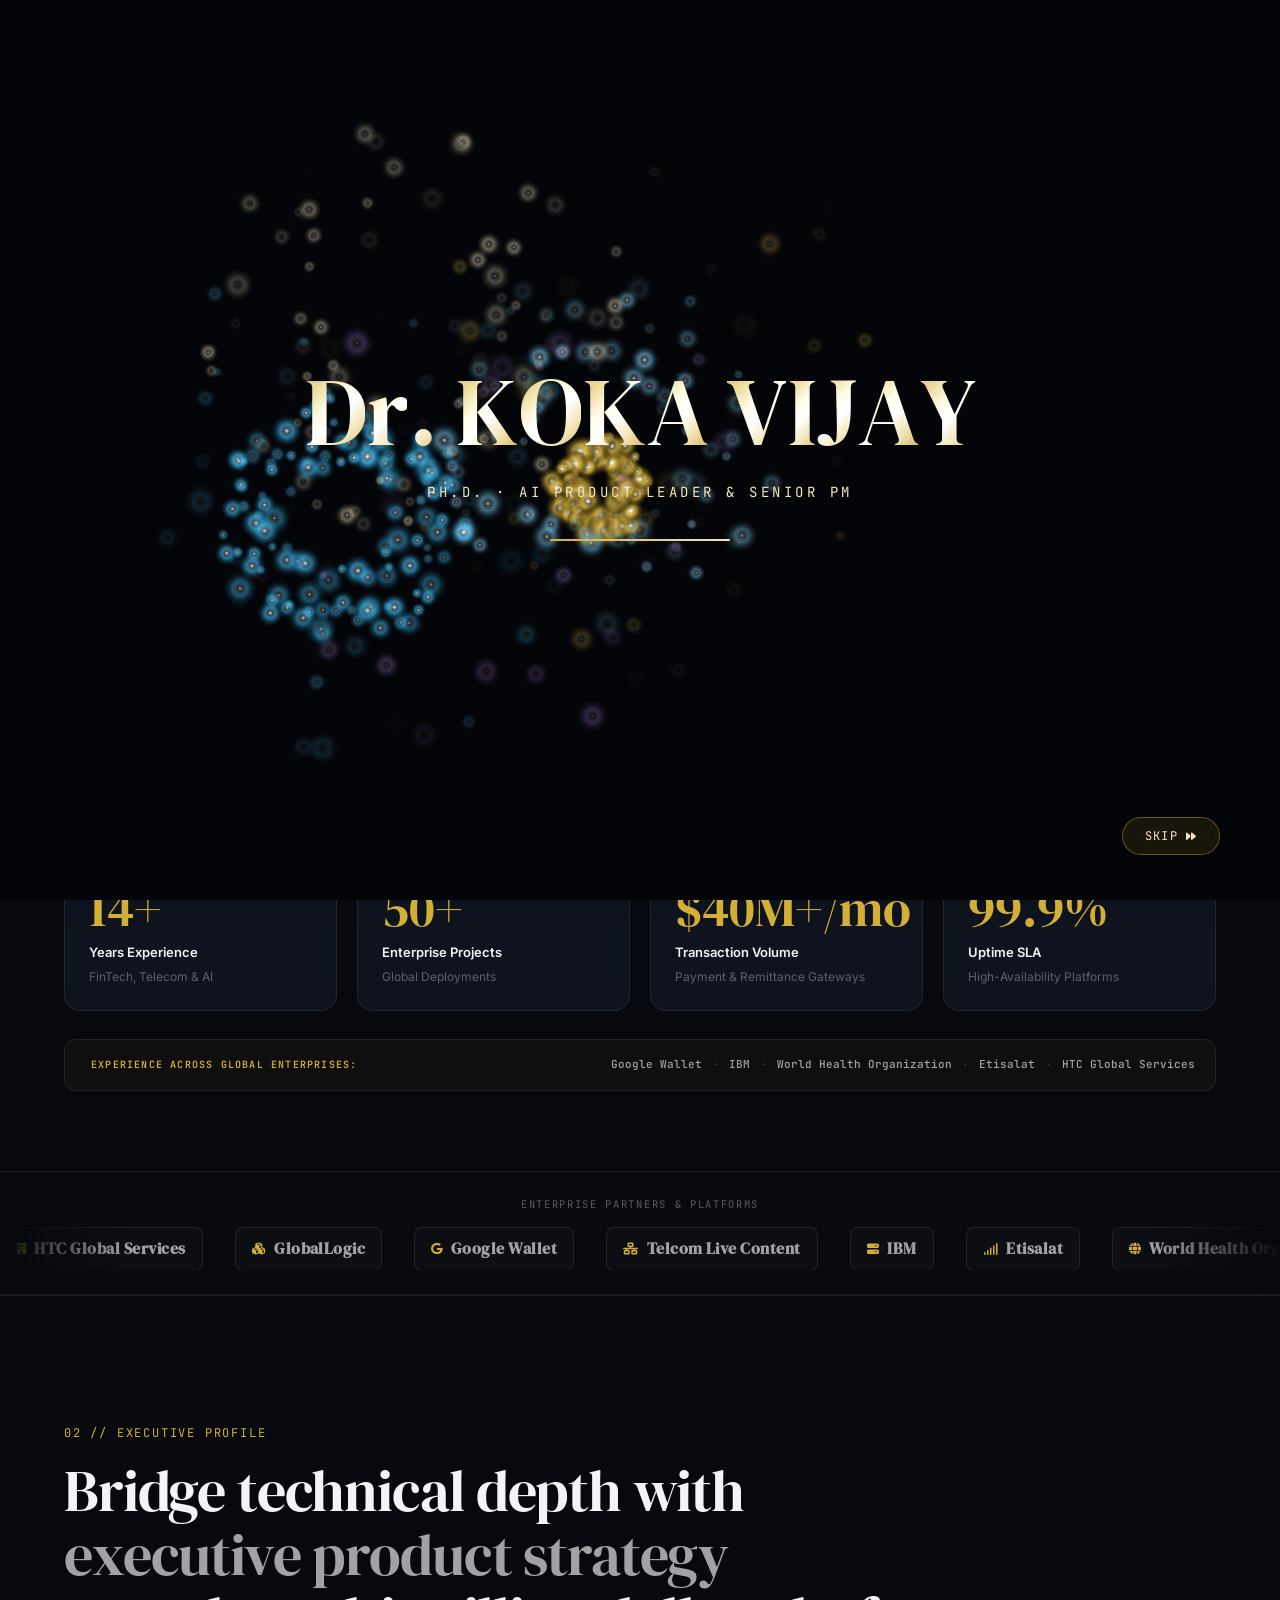
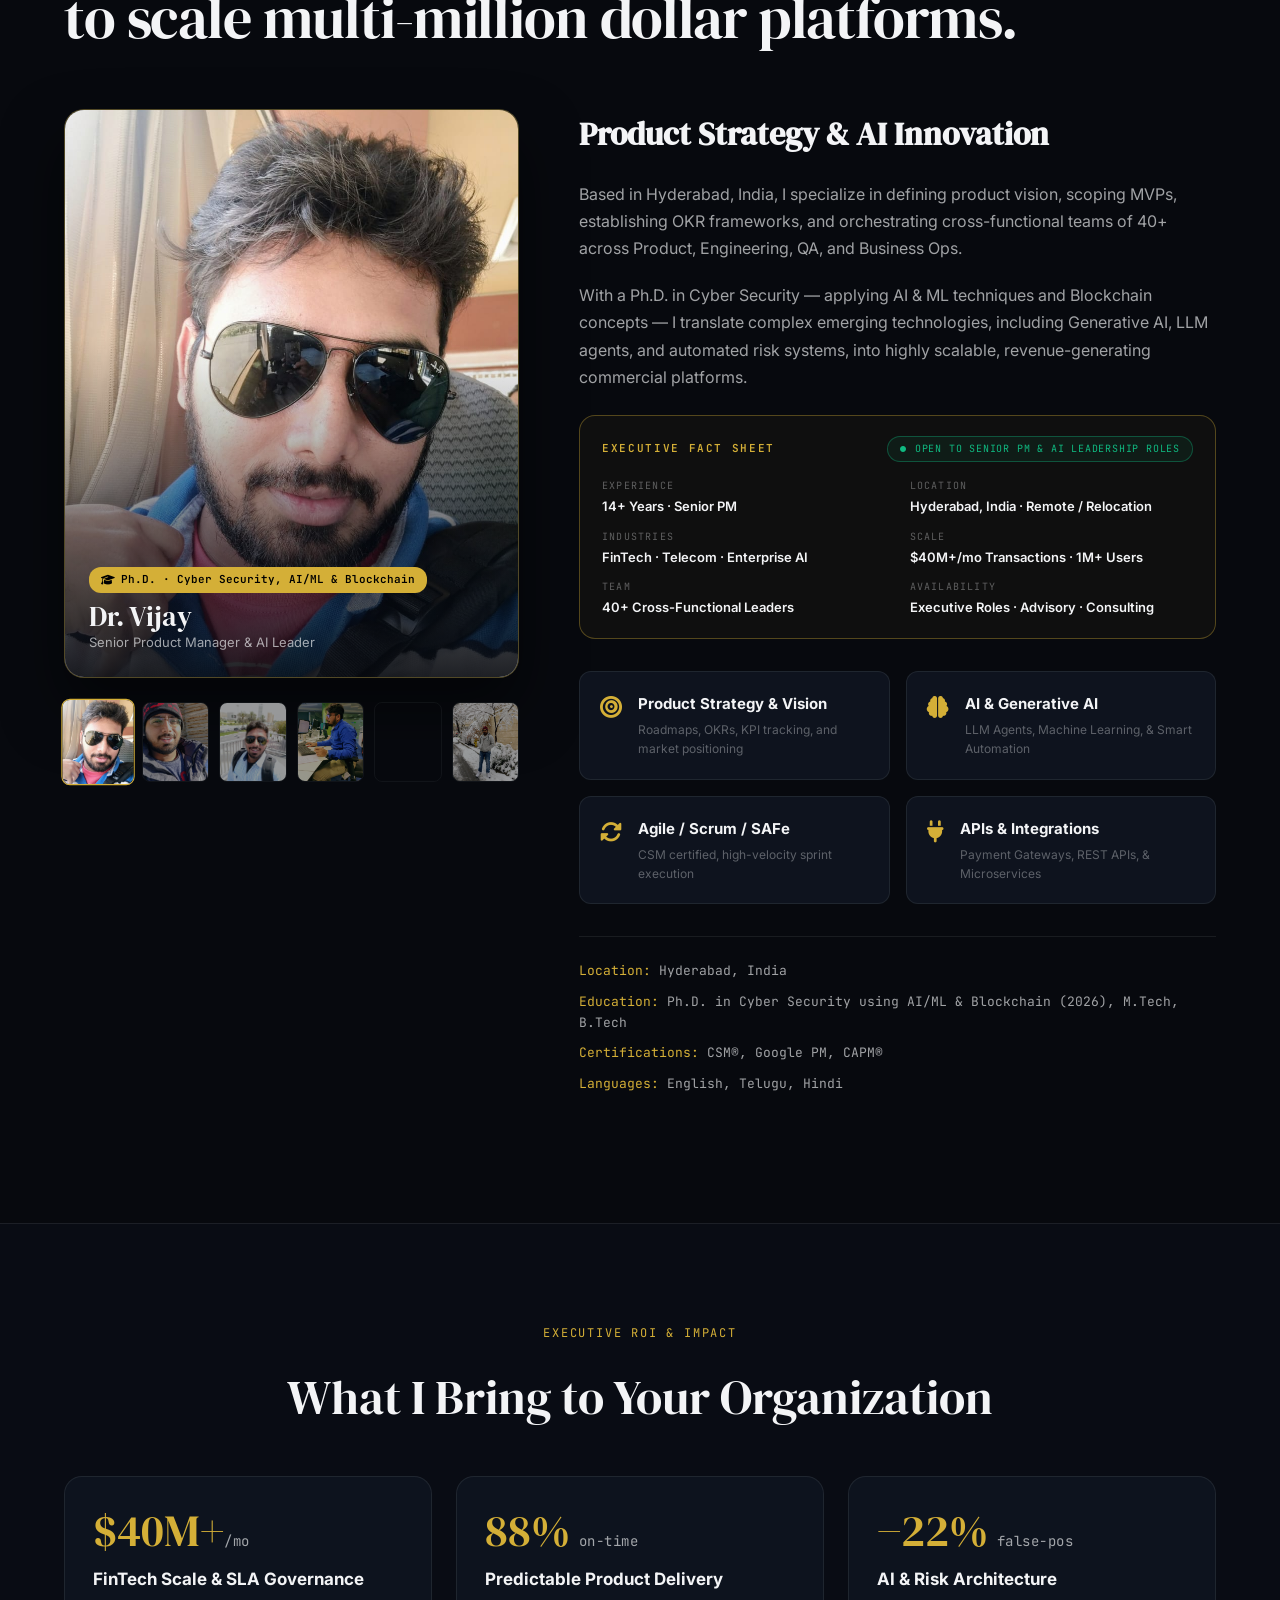
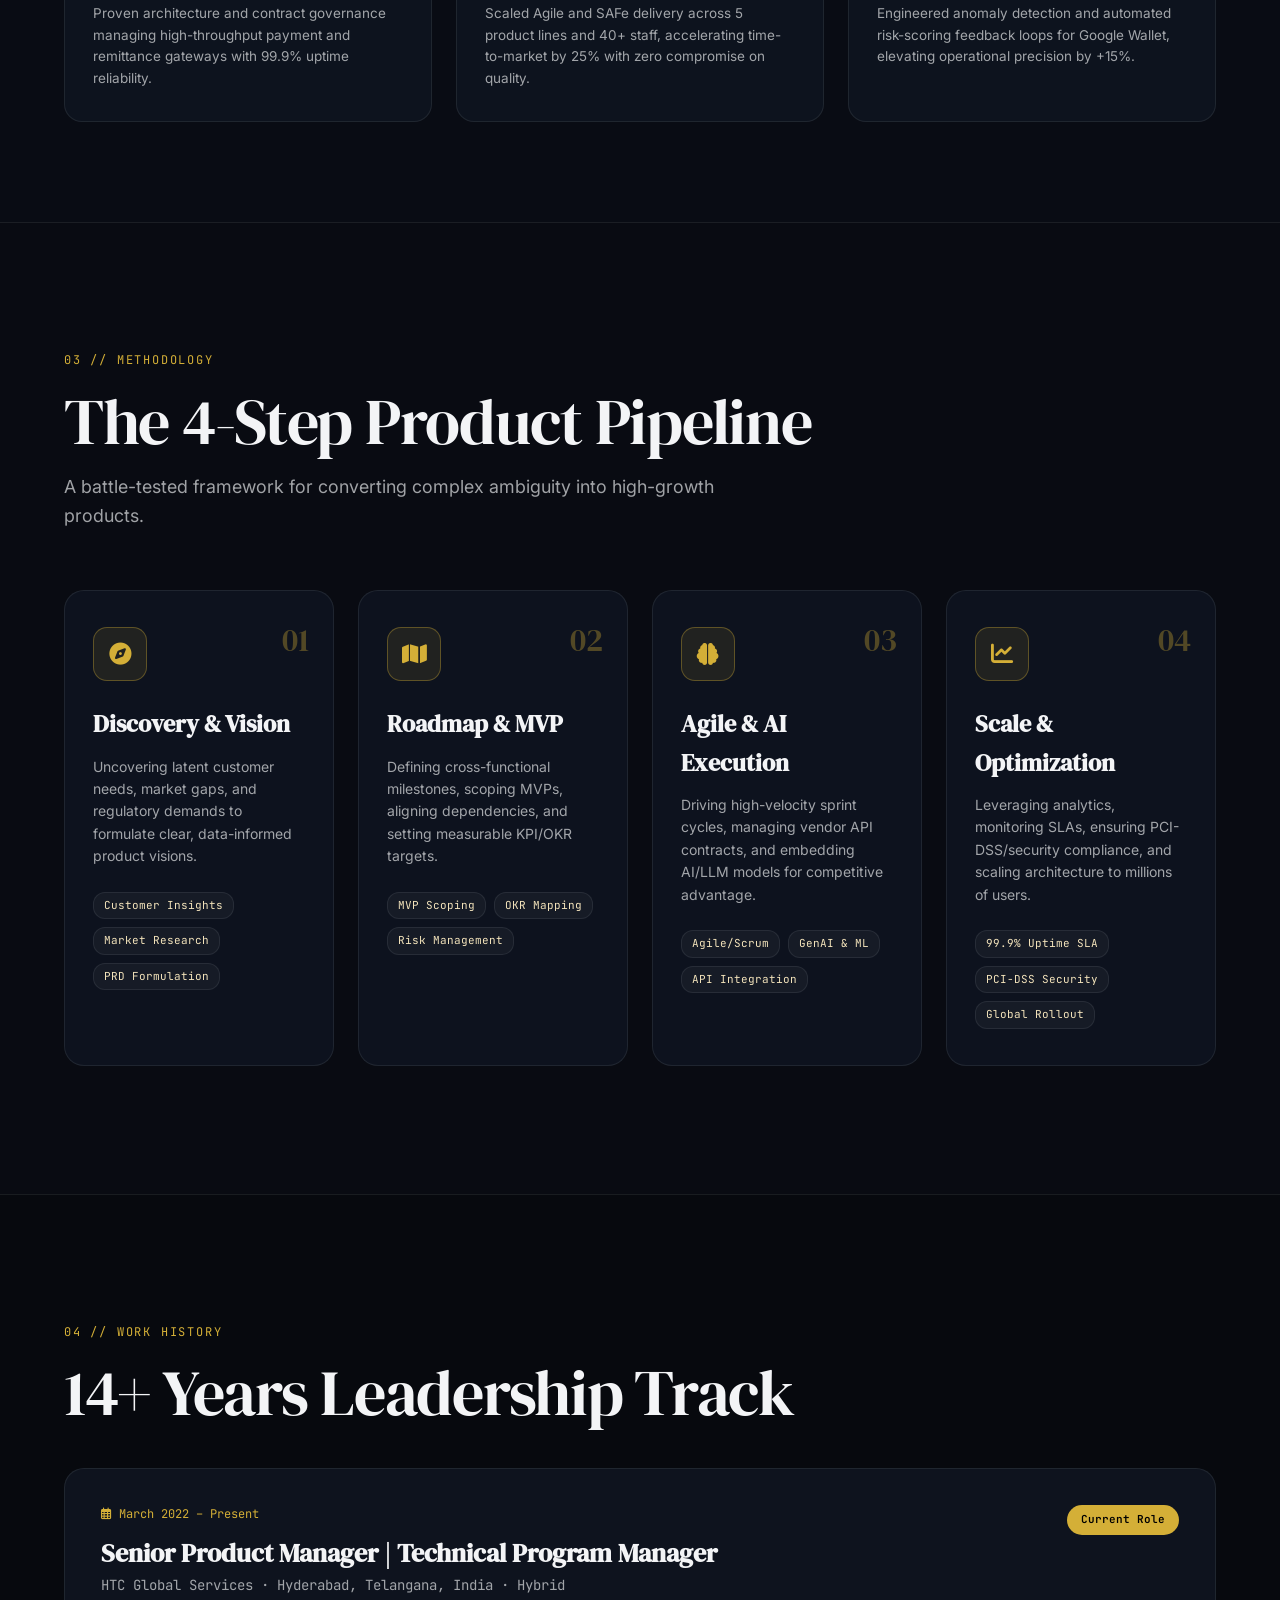
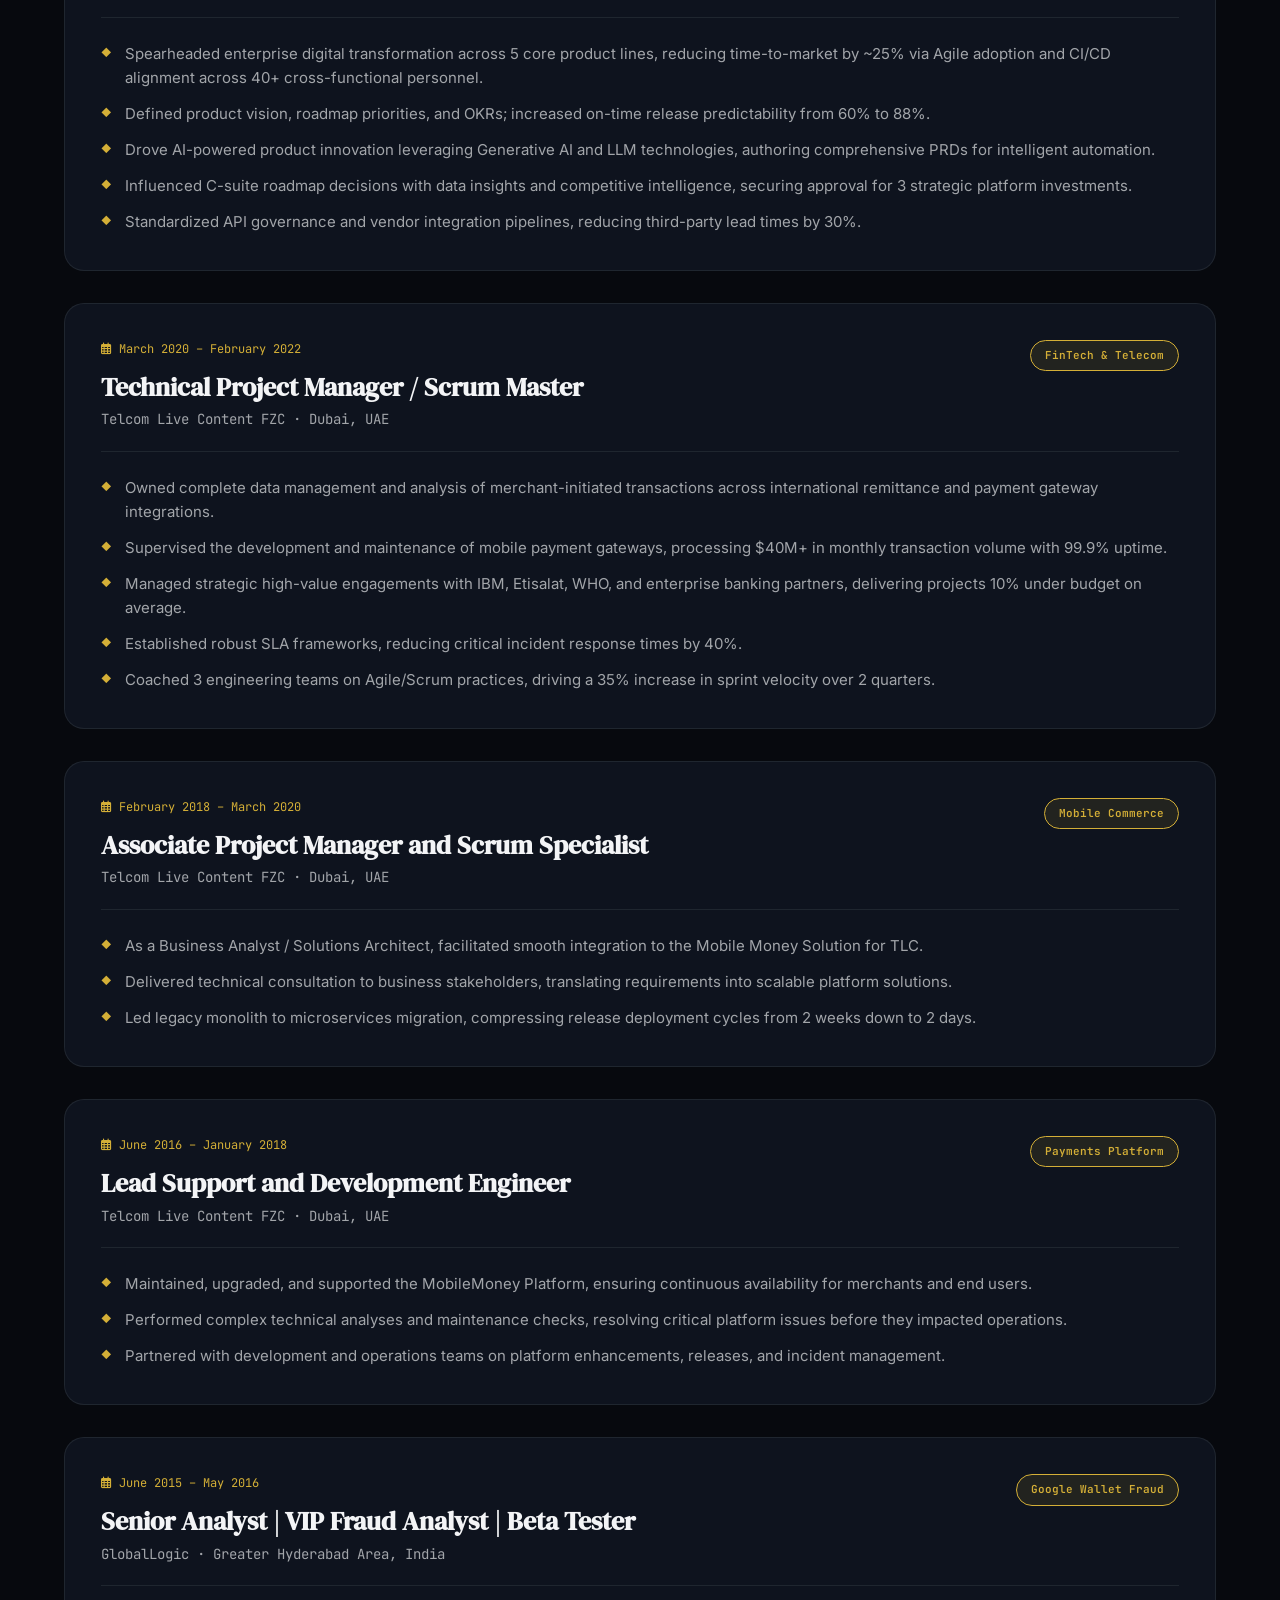
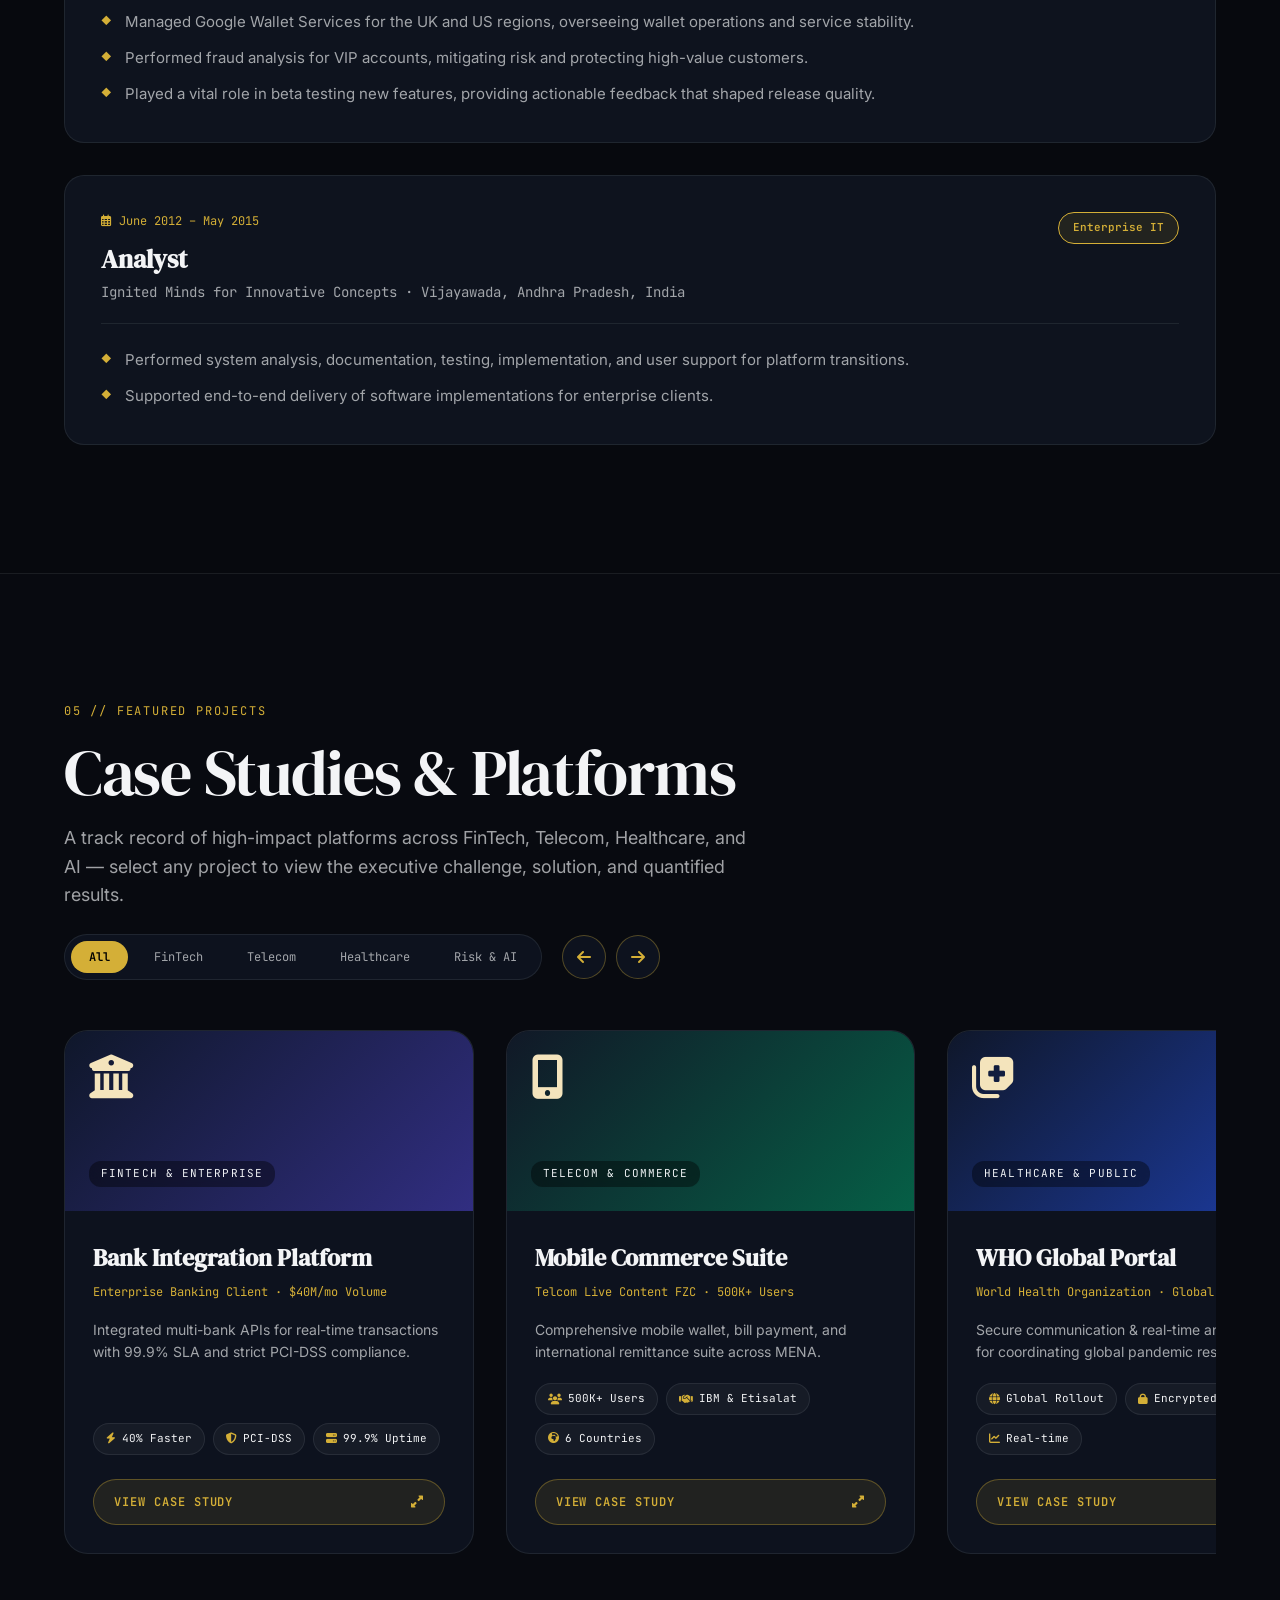
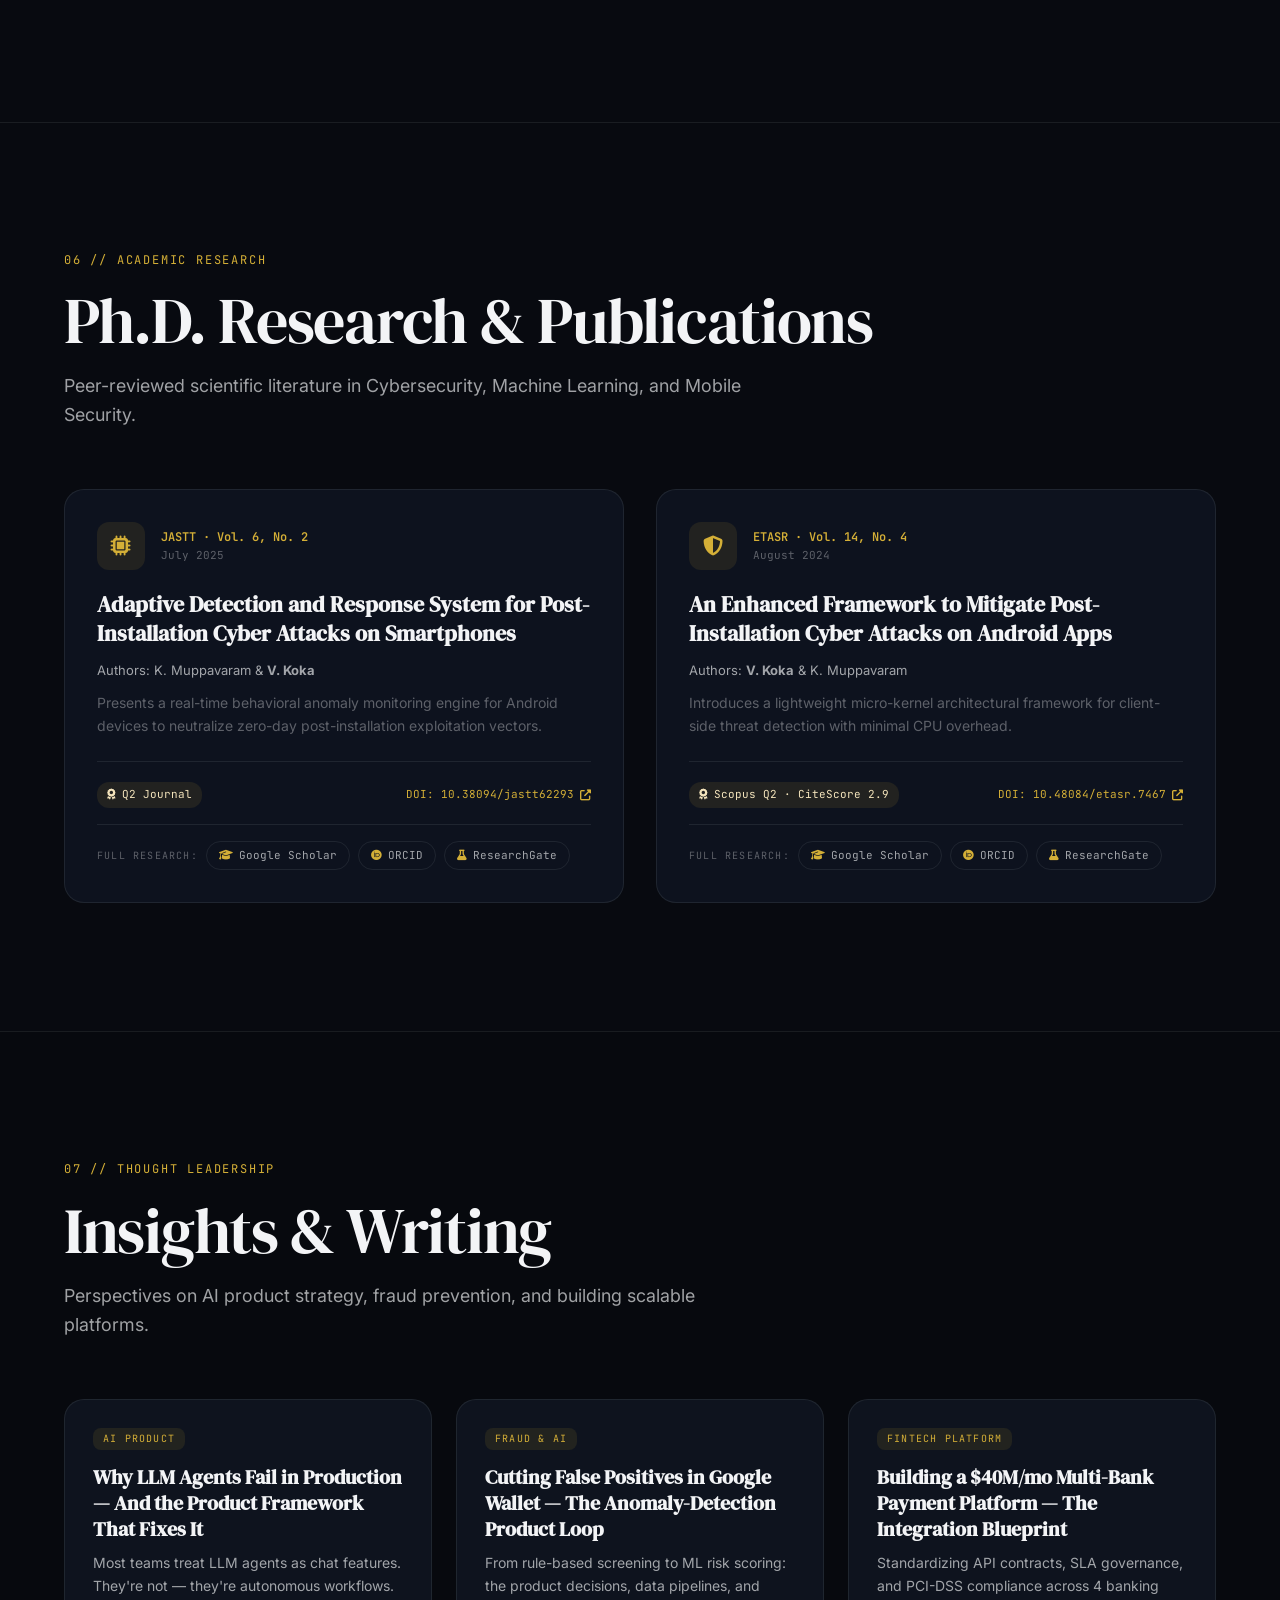
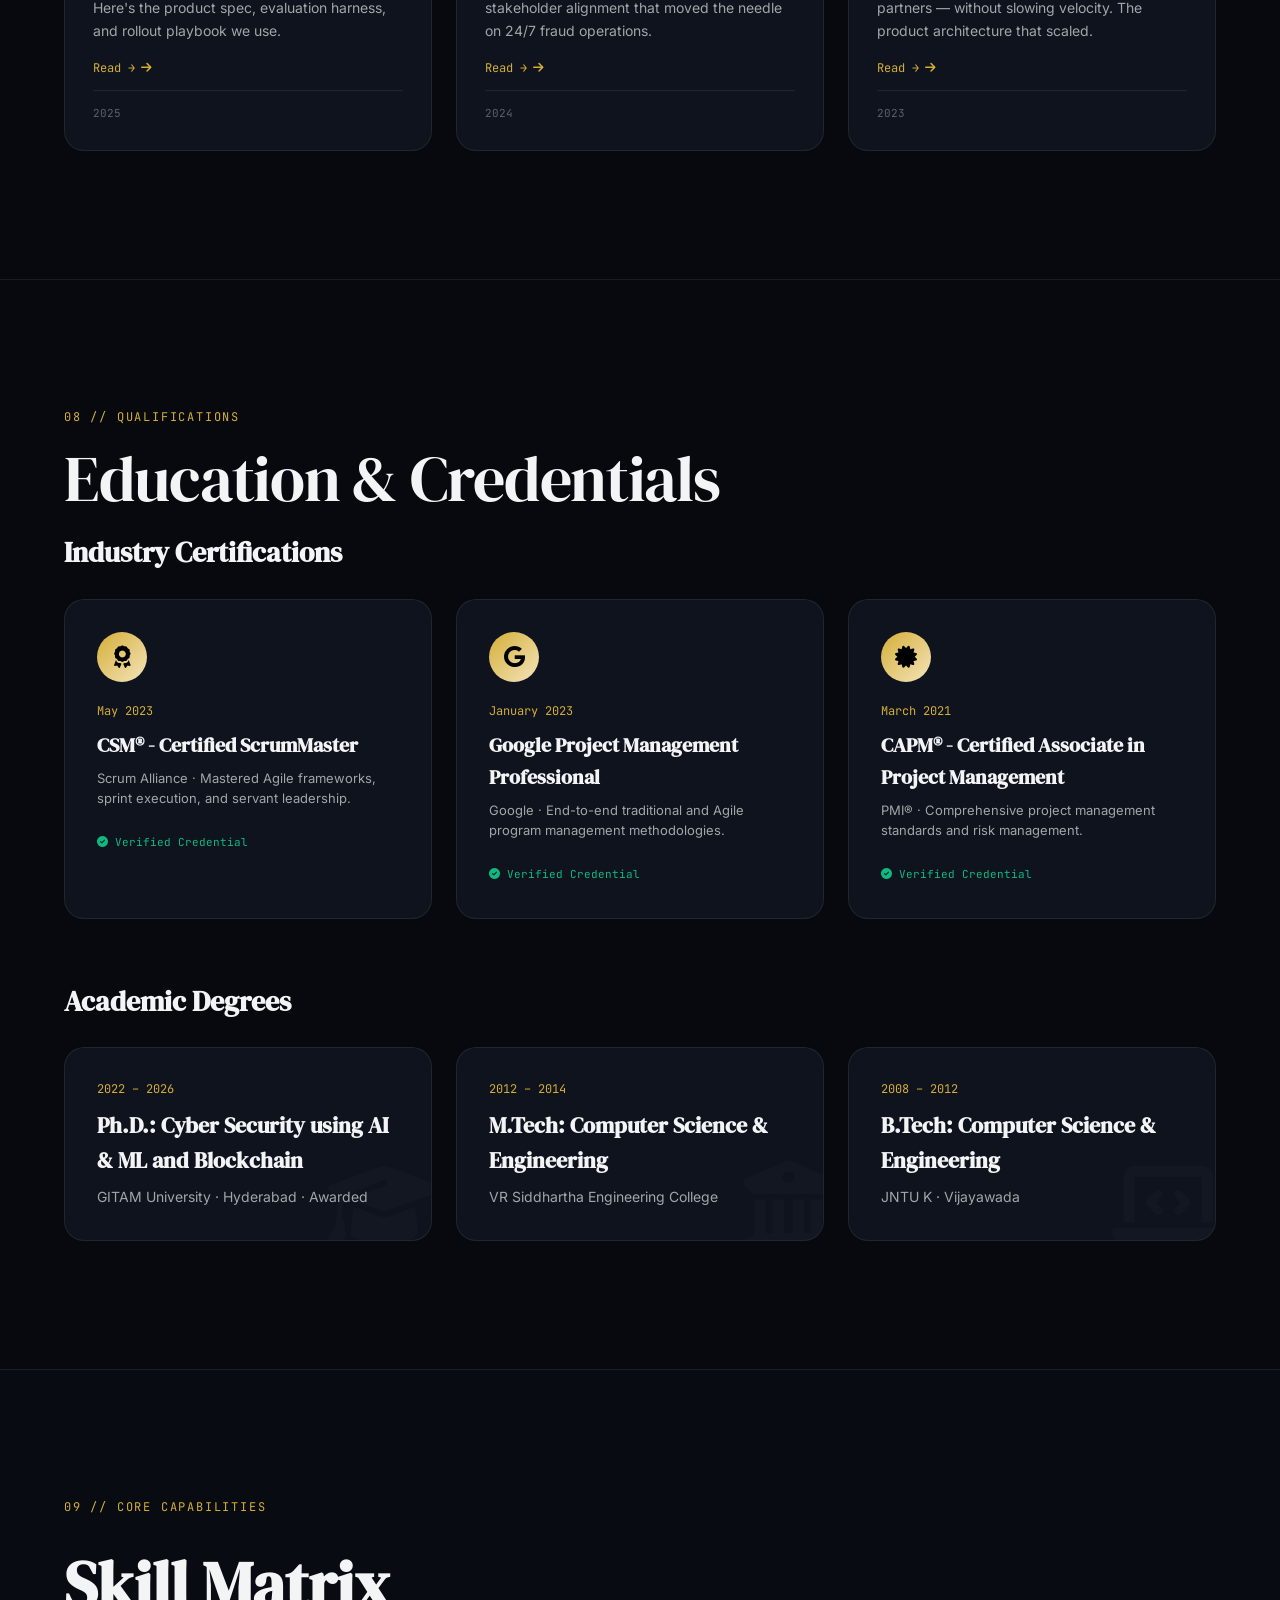
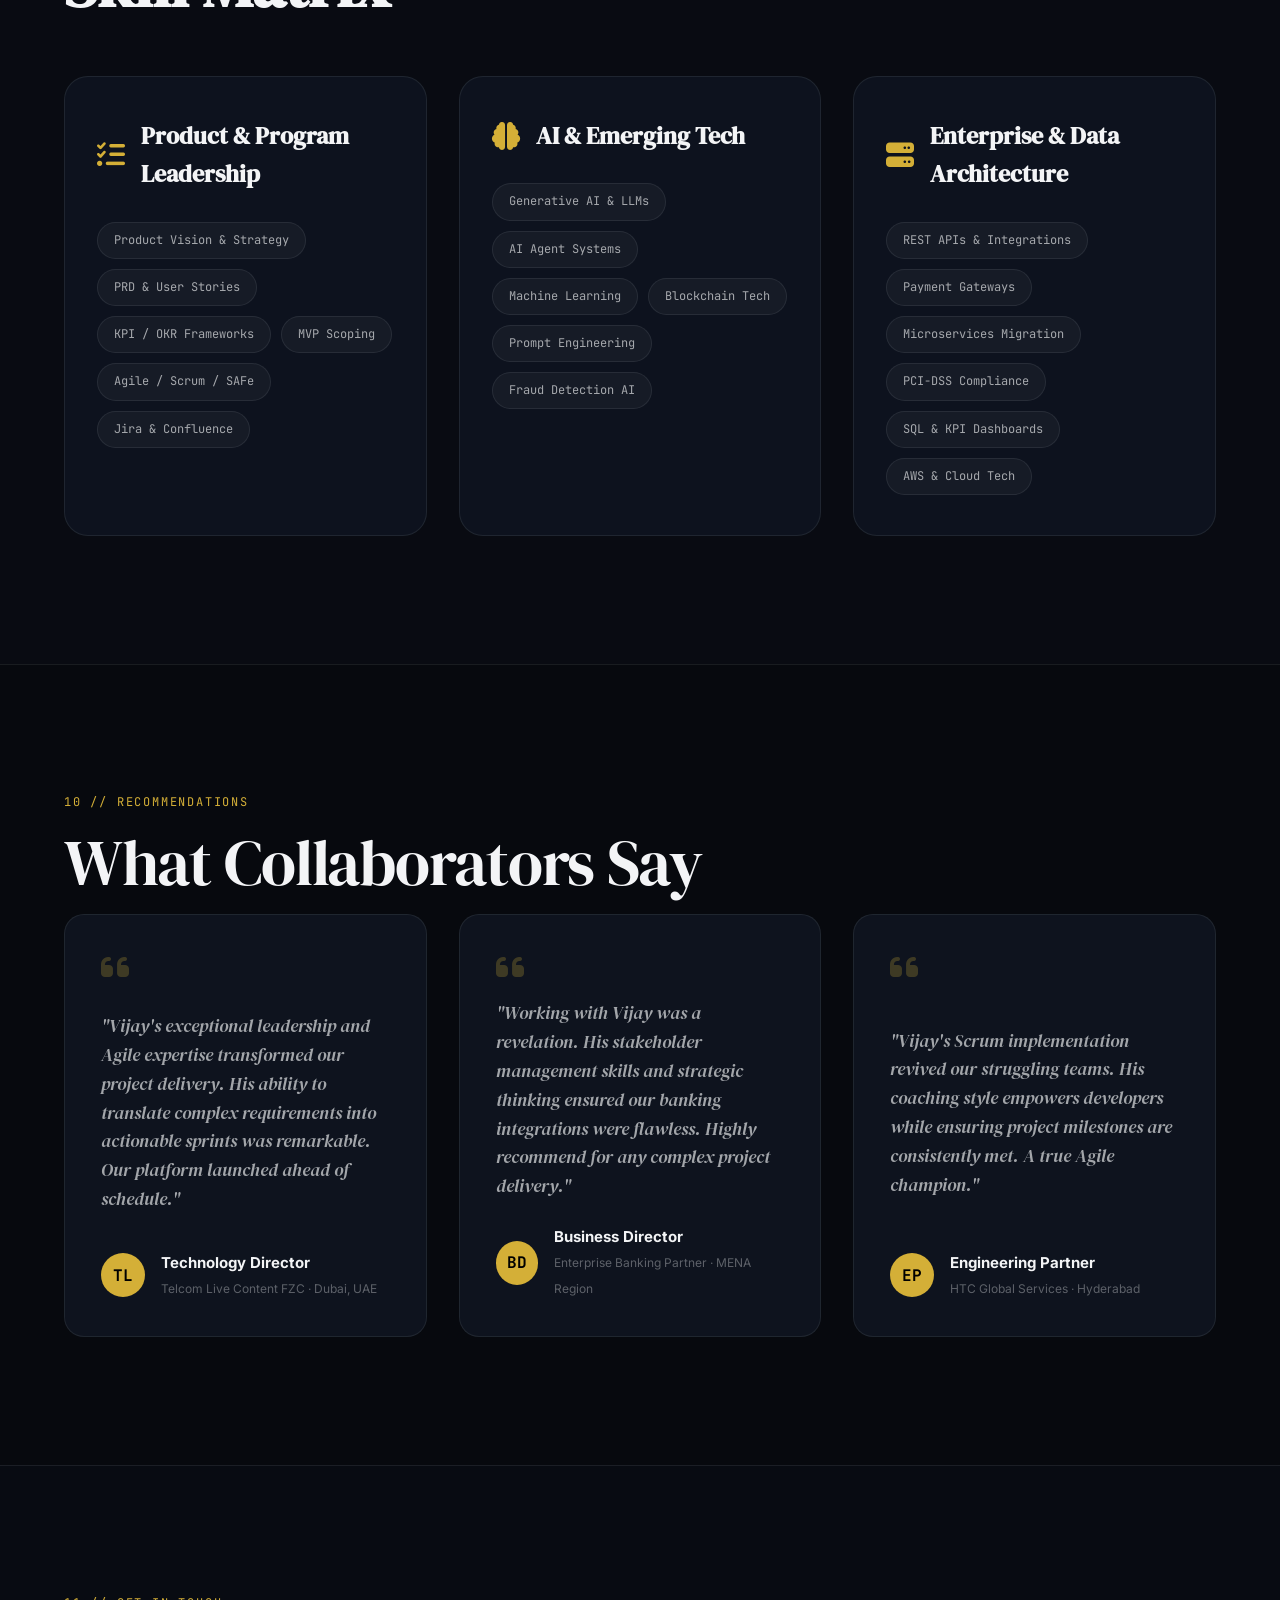
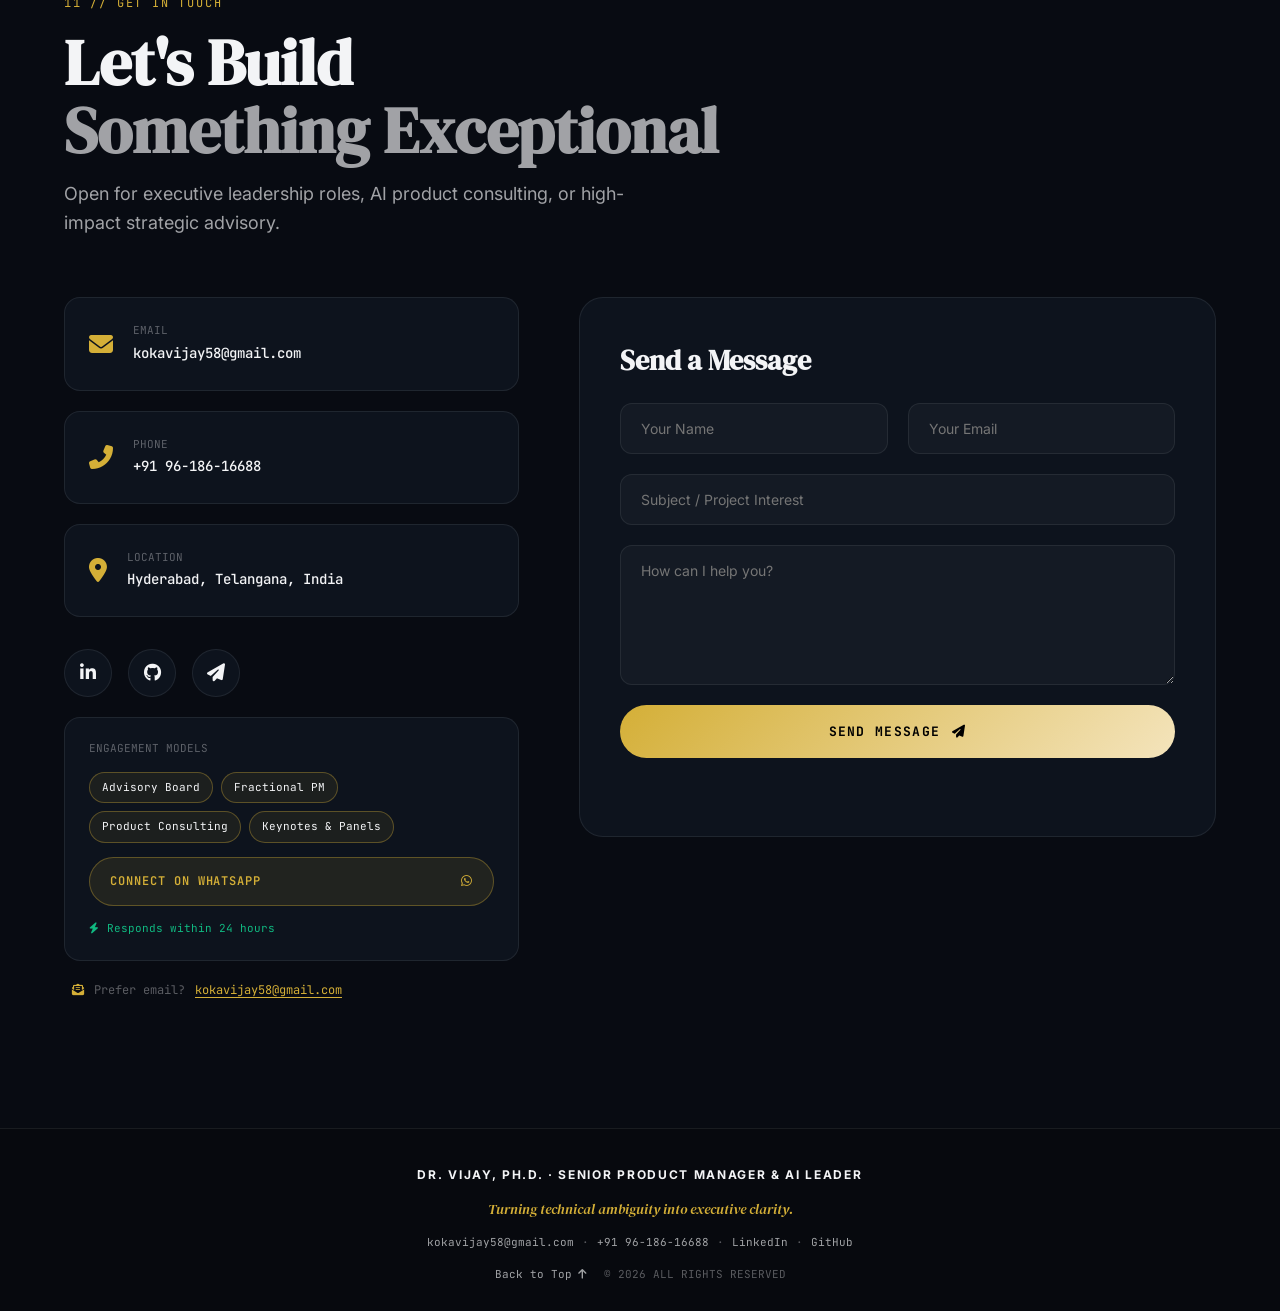
==== commit d0ac9efc: "Refine stat card to '+/mo Transaction Volume' and trust bar header to 'EXPERIENCE ACROSS GLOBAL ENTE" ====
--- a/index.html
+++ b/index.html
@@ -268,9 +268,9 @@
             <div class="stat-desc">Global Deployments</div>
           </div>
           <div class="stat-card" data-3d-card>
-            <div class="stat-num" data-count="40" data-prefix="$" data-suffix="M+">$40M+</div>
-            <div class="stat-lbl">Projects Handled</div>
-            <div class="stat-desc">FinTech, Telecom &amp; Enterprise</div>
+            <div class="stat-num" data-count="40" data-prefix="$" data-suffix="M+/mo">$40M+/mo</div>
+            <div class="stat-lbl">Transaction Volume</div>
+            <div class="stat-desc">Payment &amp; Remittance Gateways</div>
           </div>
           <div class="stat-card" data-3d-card>
             <div class="stat-num" data-count="99.9" data-suffix="%" data-decimals="1">99.9%</div>
@@ -281,7 +281,7 @@
 
         <!-- Hero Trust / Social Proof Bar (Above the Fold) -->
         <div class="hero-trust-bar" data-reveal>
-          <span class="trust-label"><i class="fas fa-shield-check"></i> TRUSTED BY GLOBAL TEAMS &amp; PLATFORMS:</span>
+          <span class="trust-label"><i class="fas fa-shield-check"></i> EXPERIENCE ACROSS GLOBAL ENTERPRISES:</span>
           <div class="trust-badges">
             <span class="trust-badge">Google Wallet</span>
             <span class="trust-dot">·</span>
